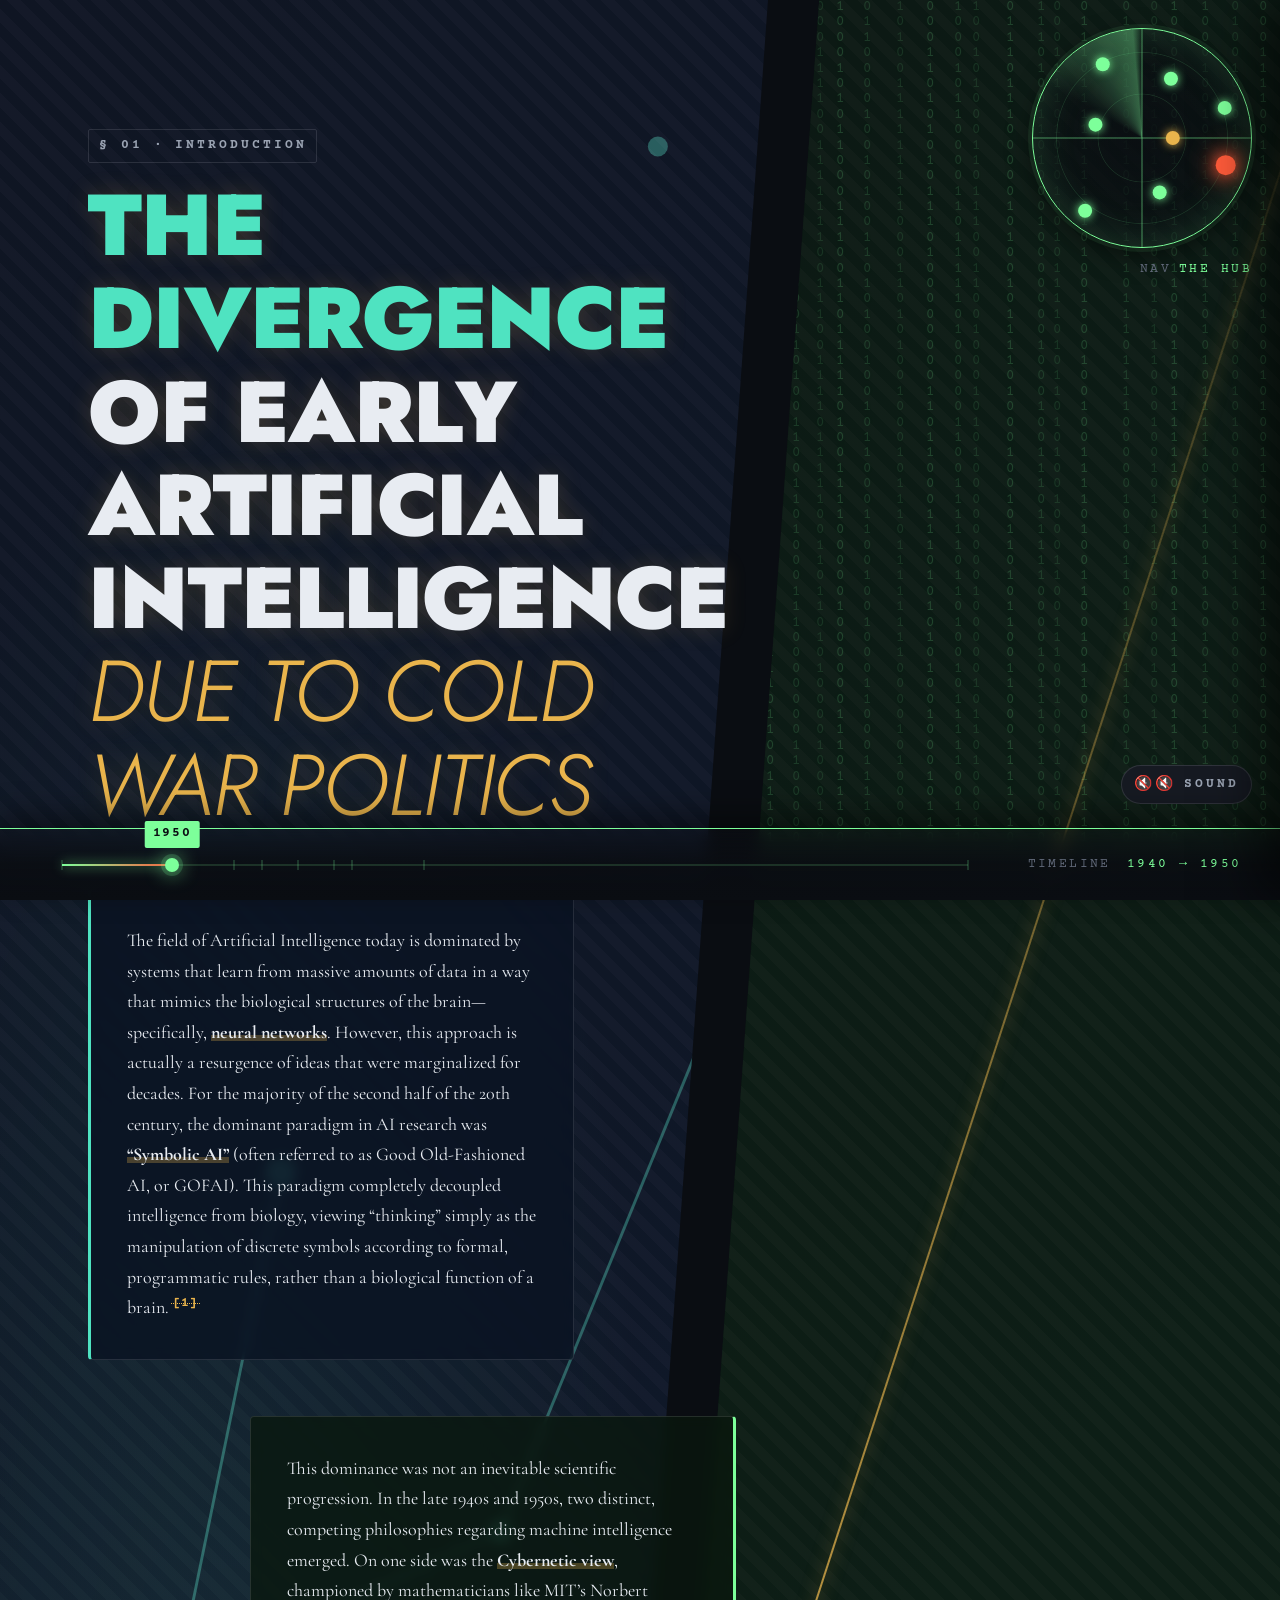
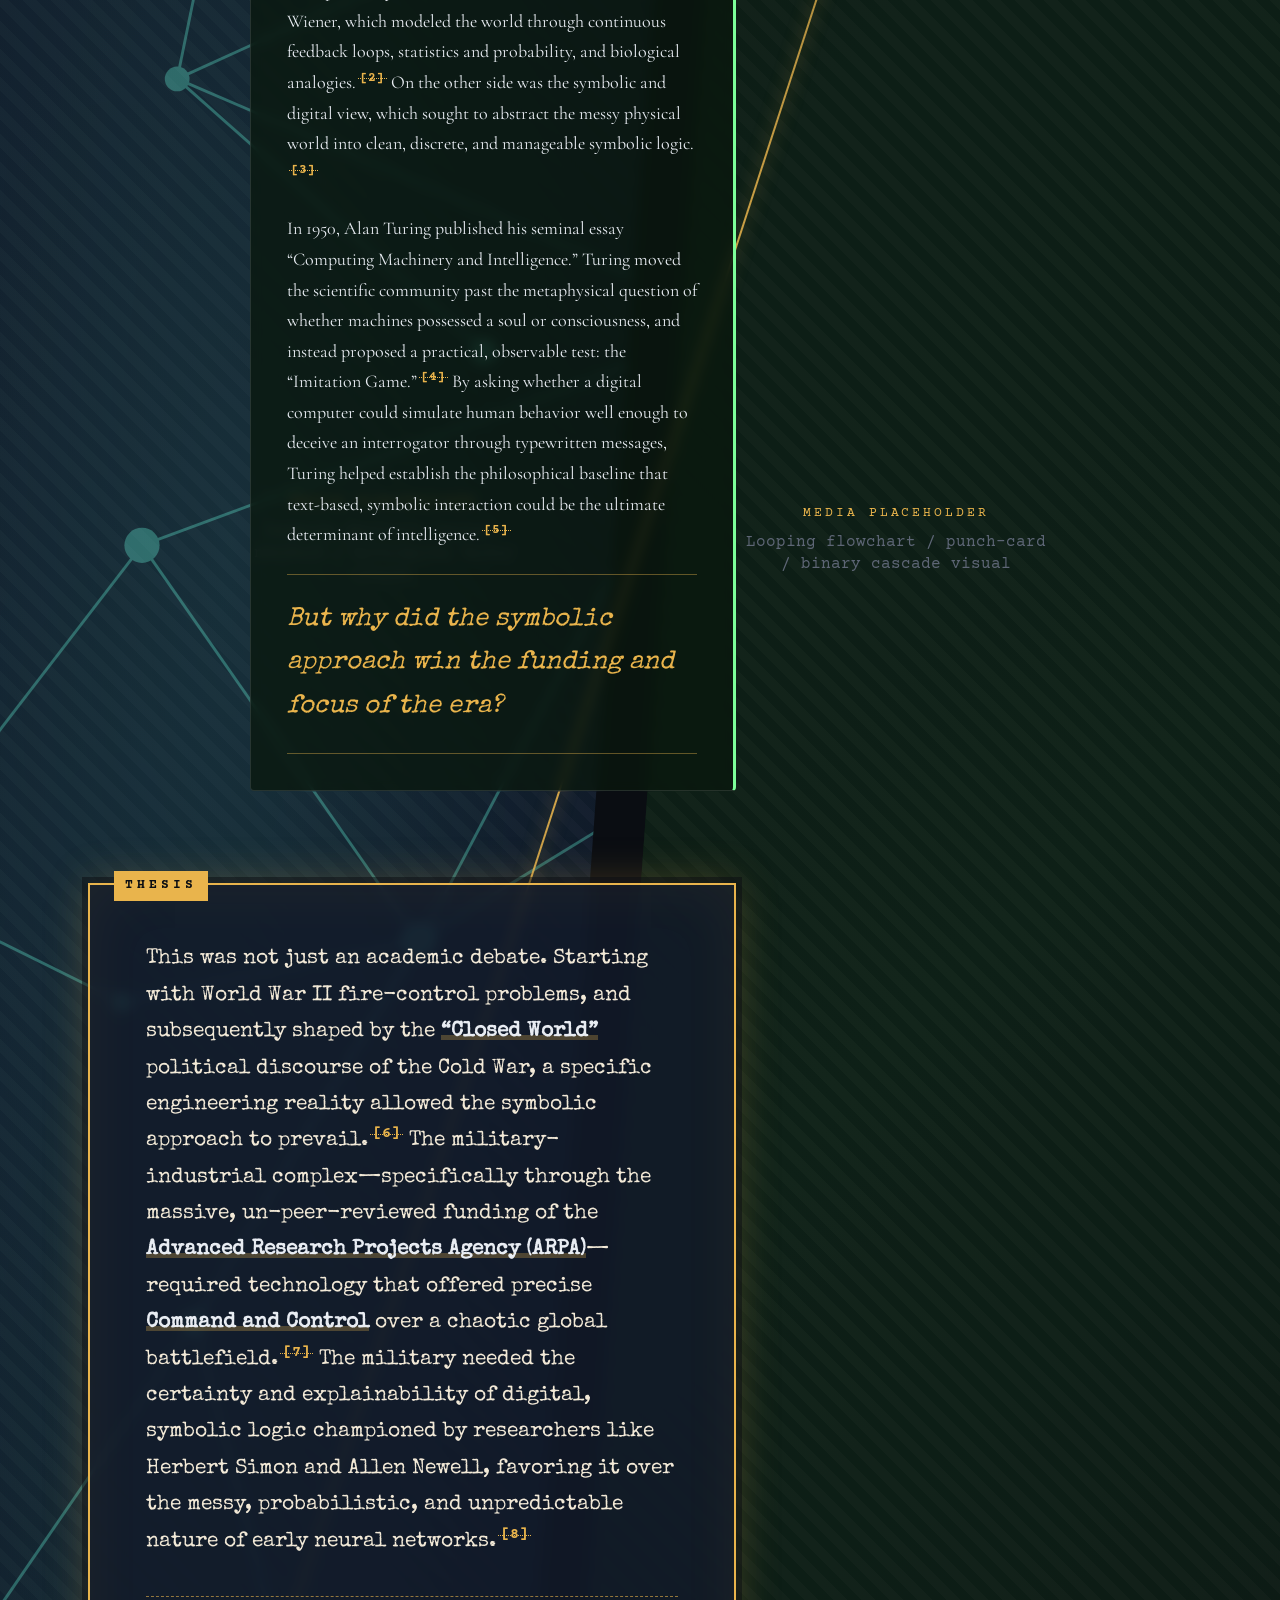
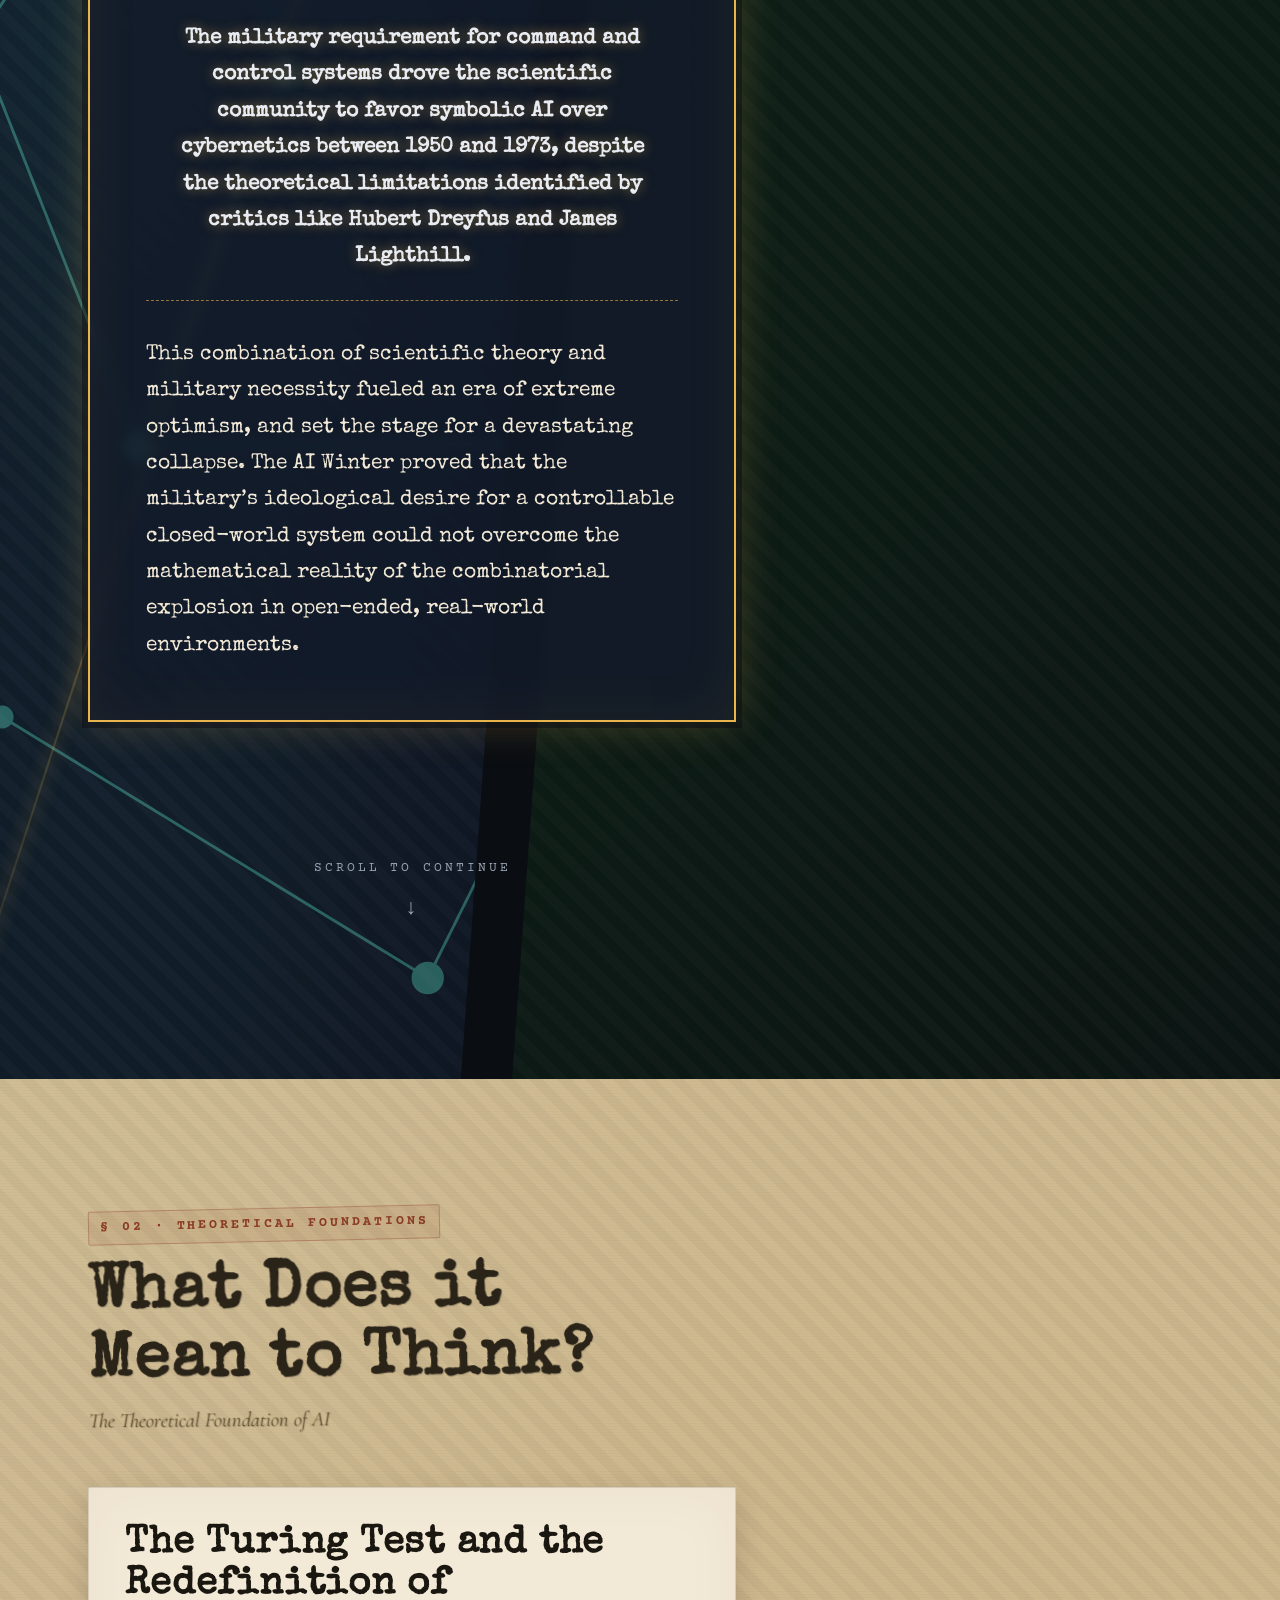
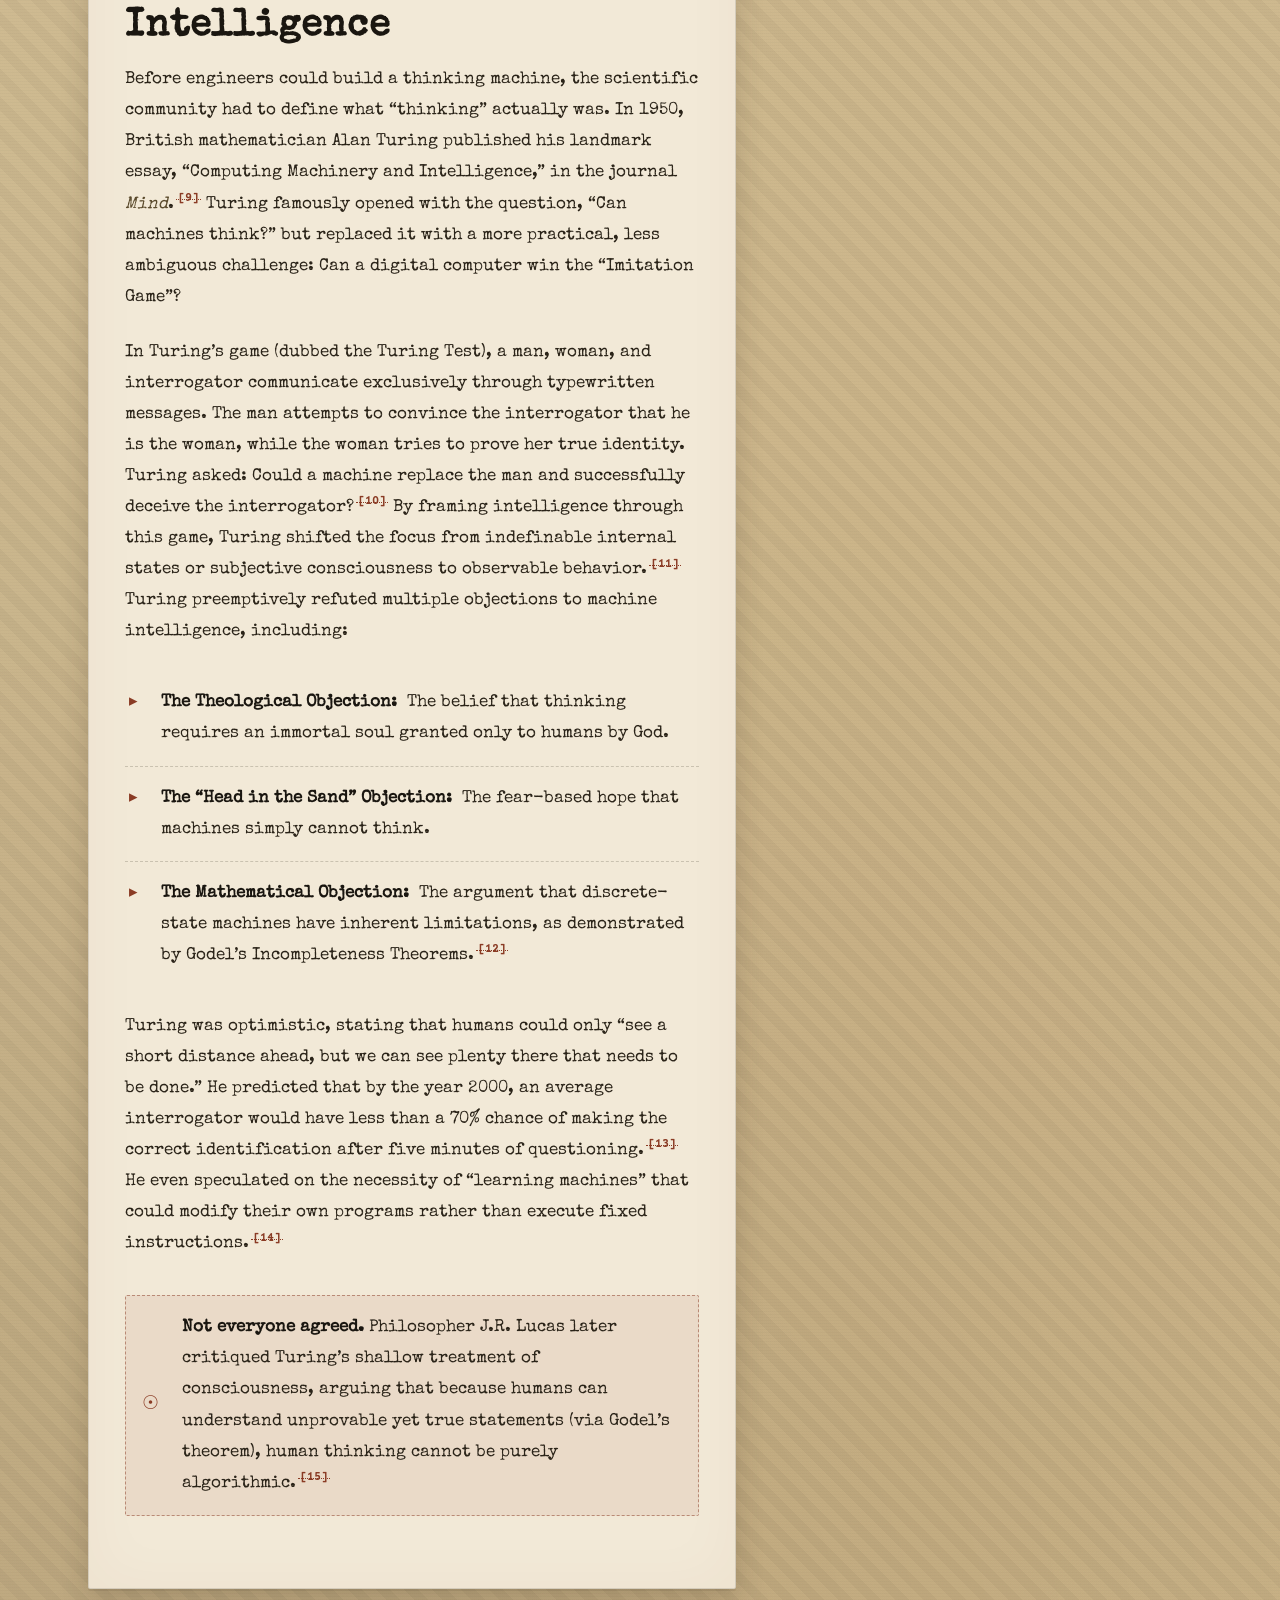
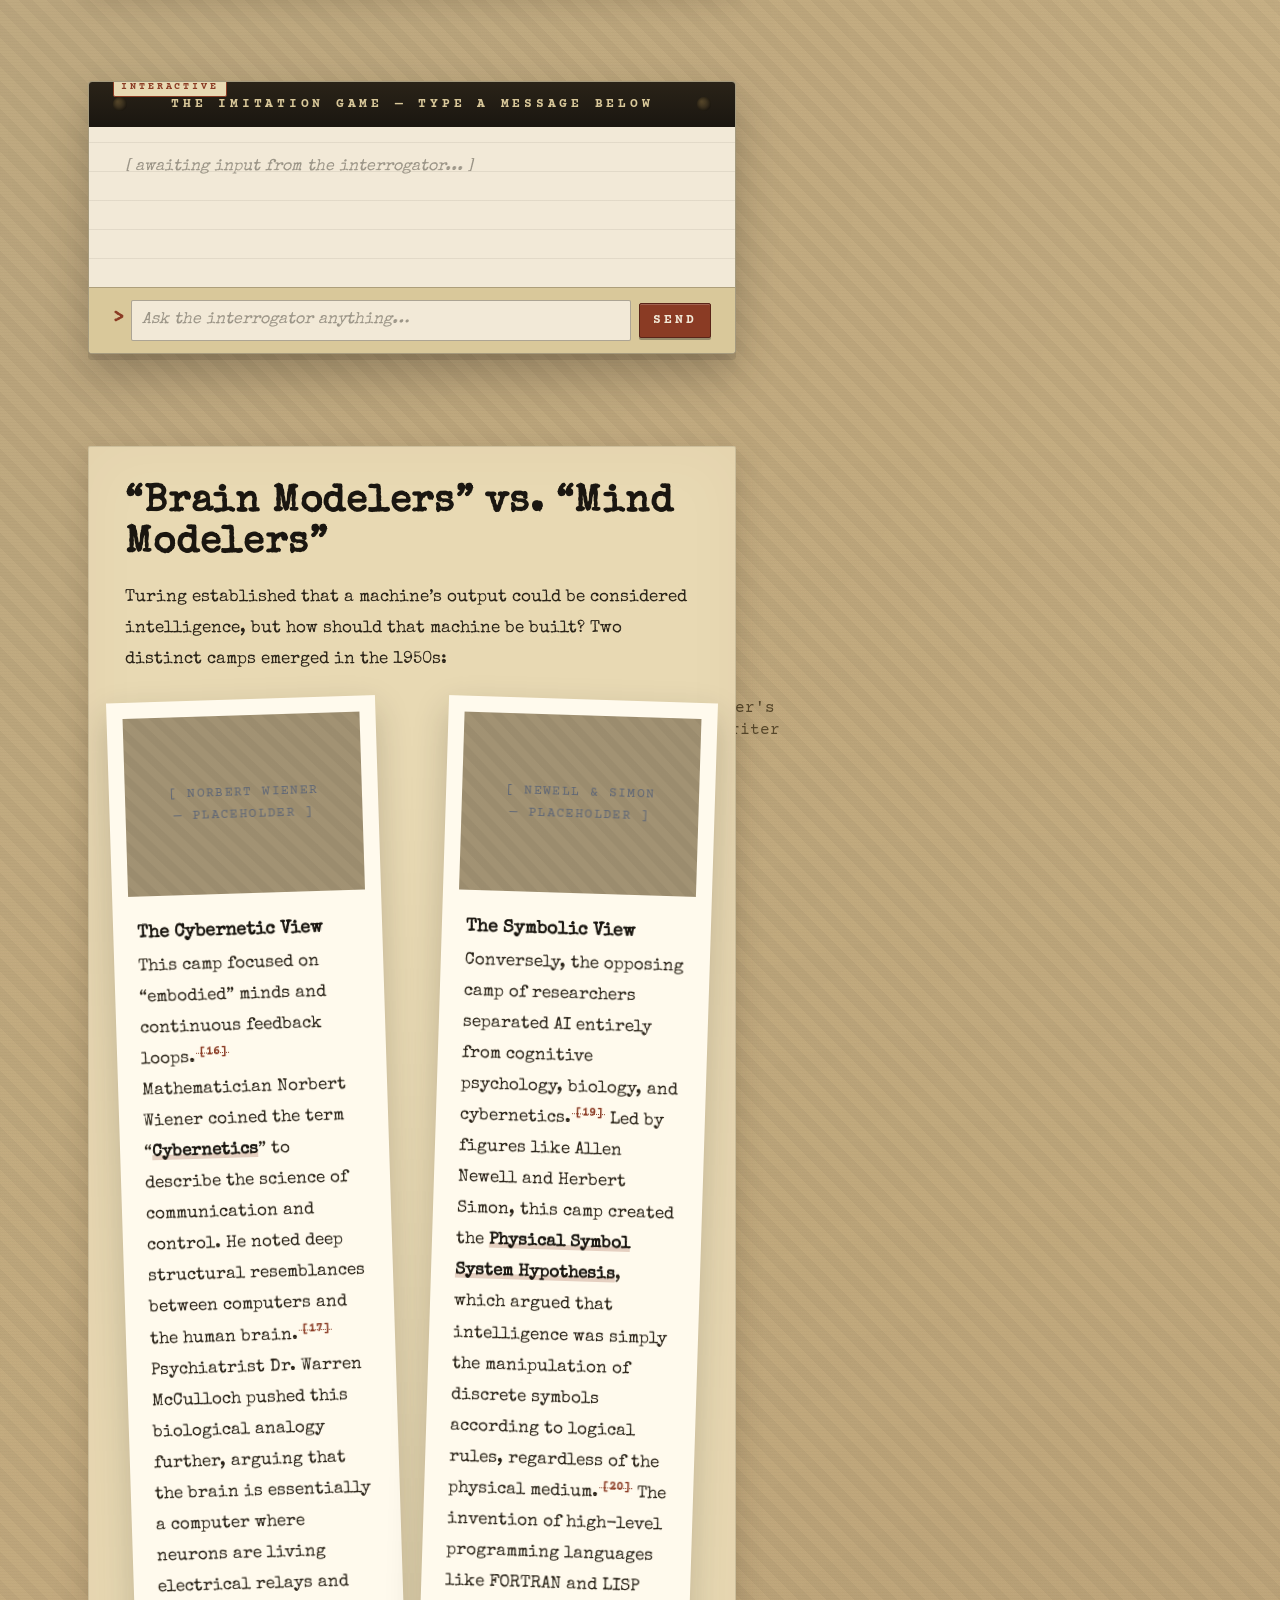
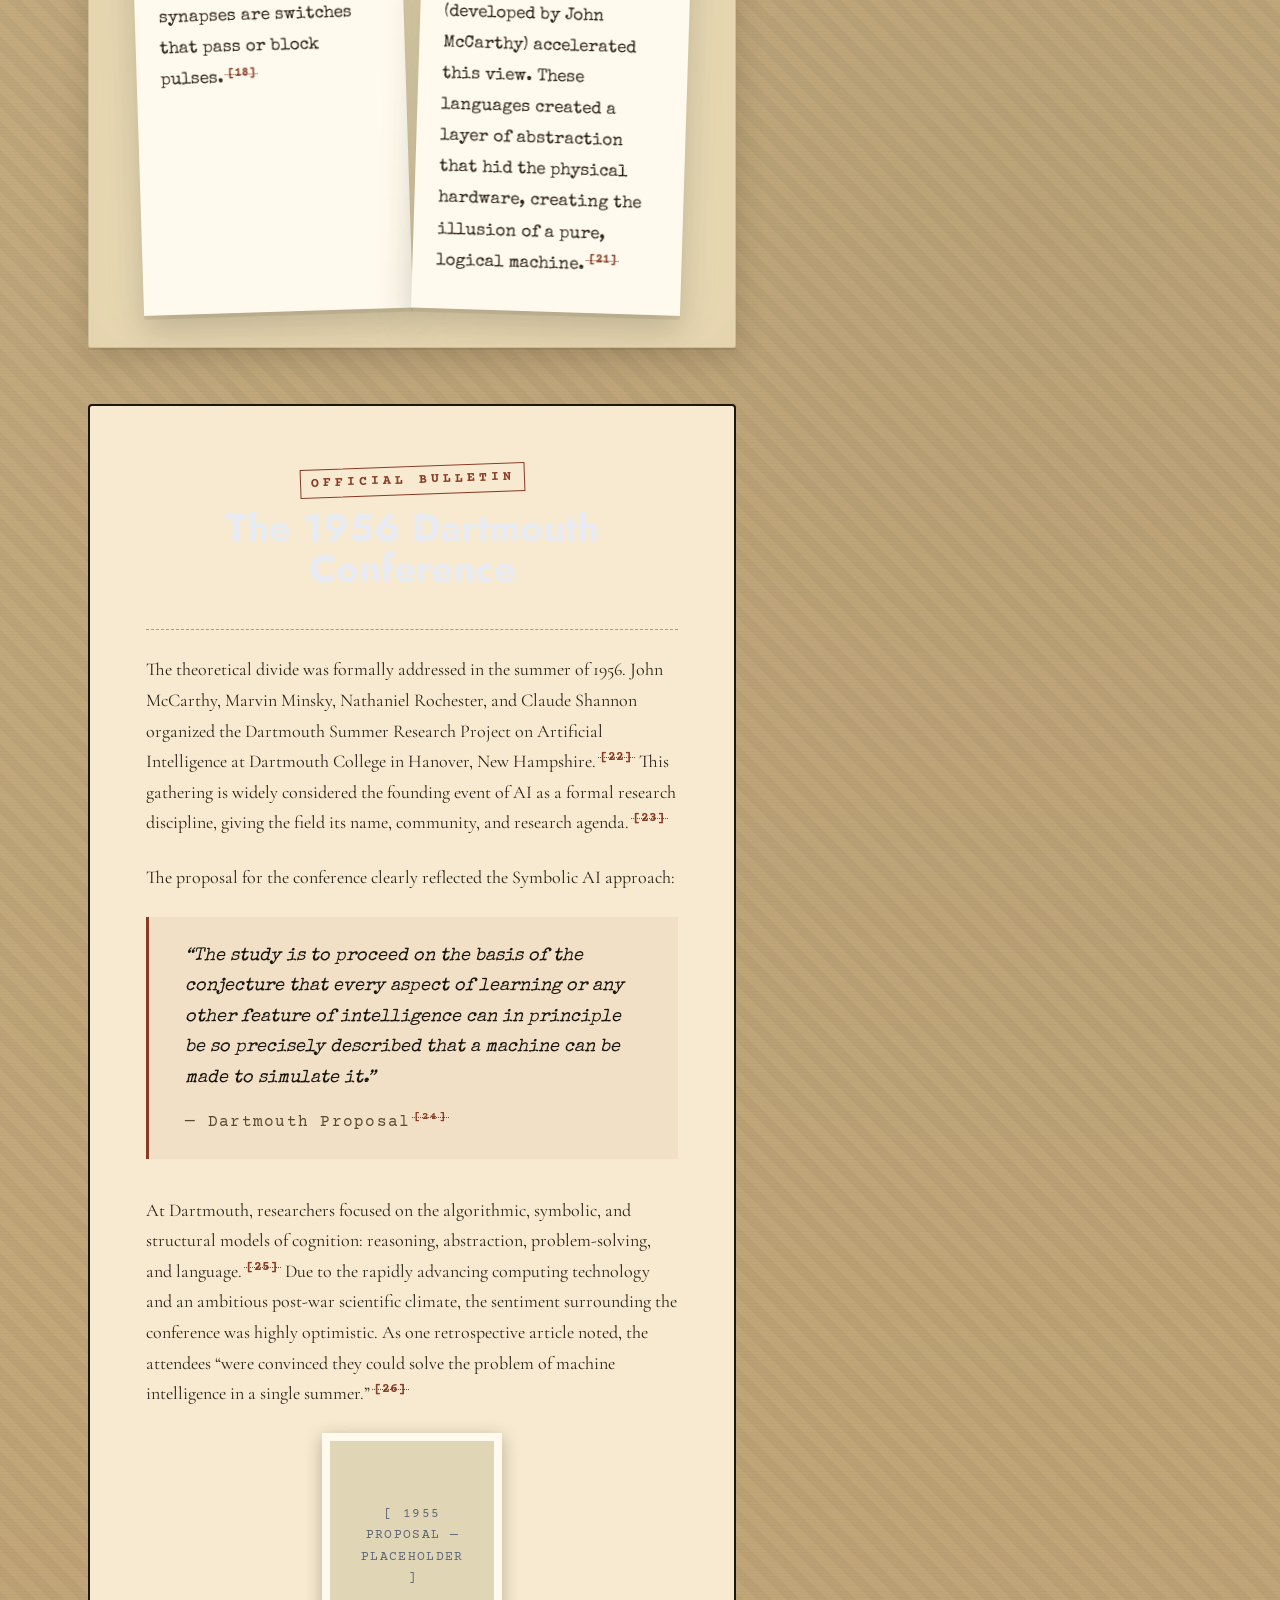
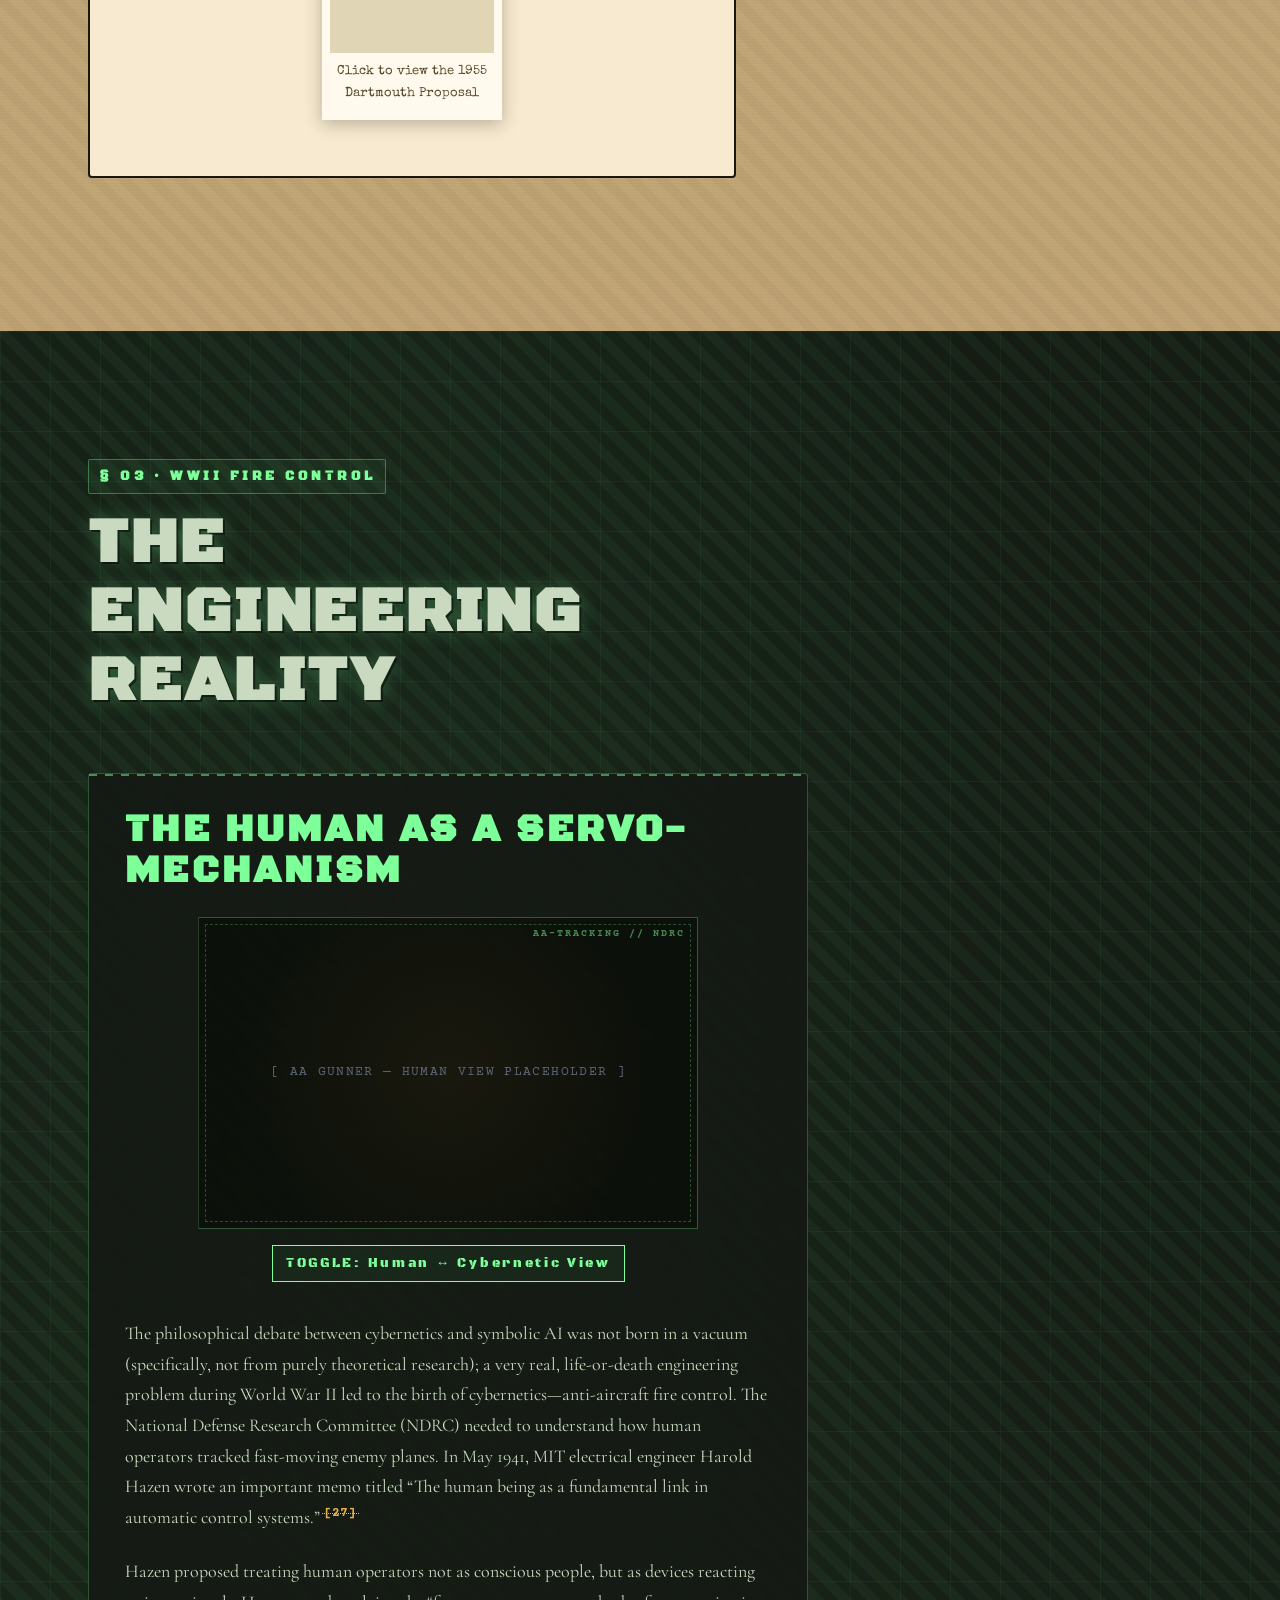
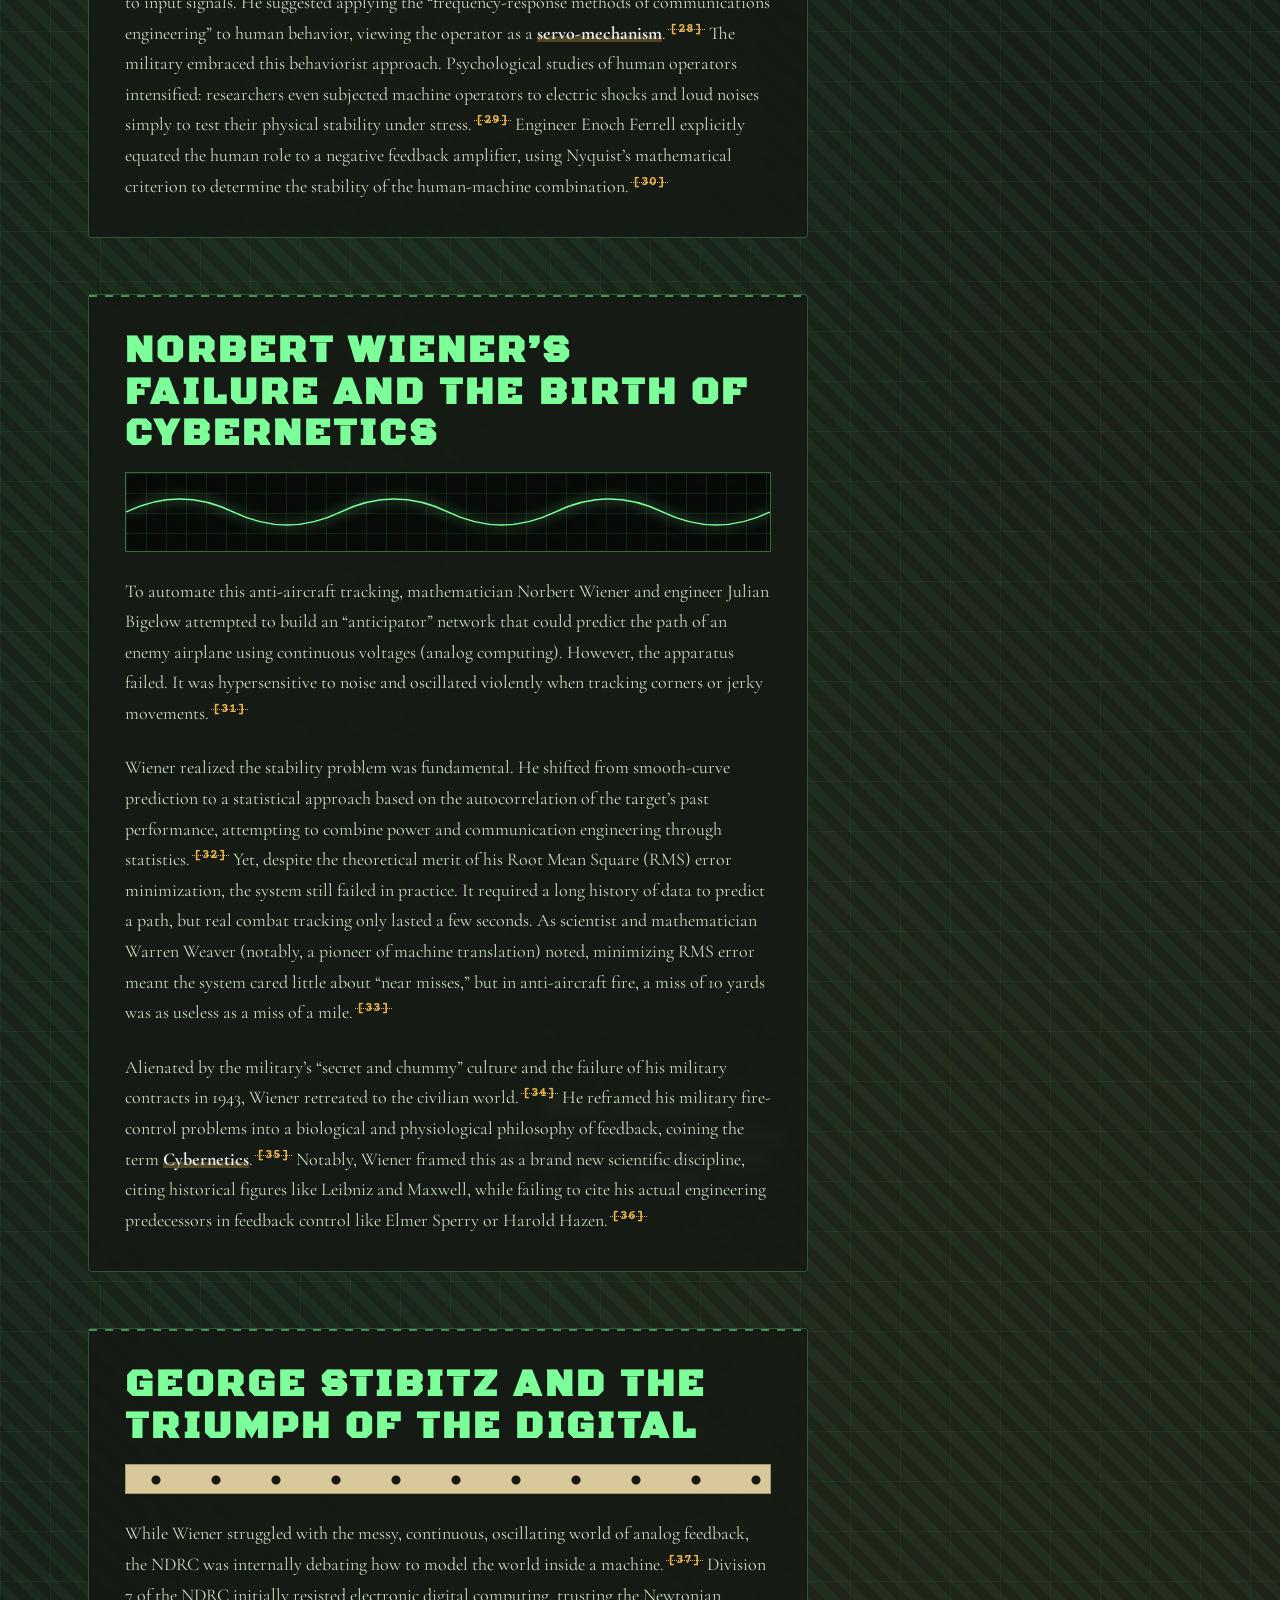
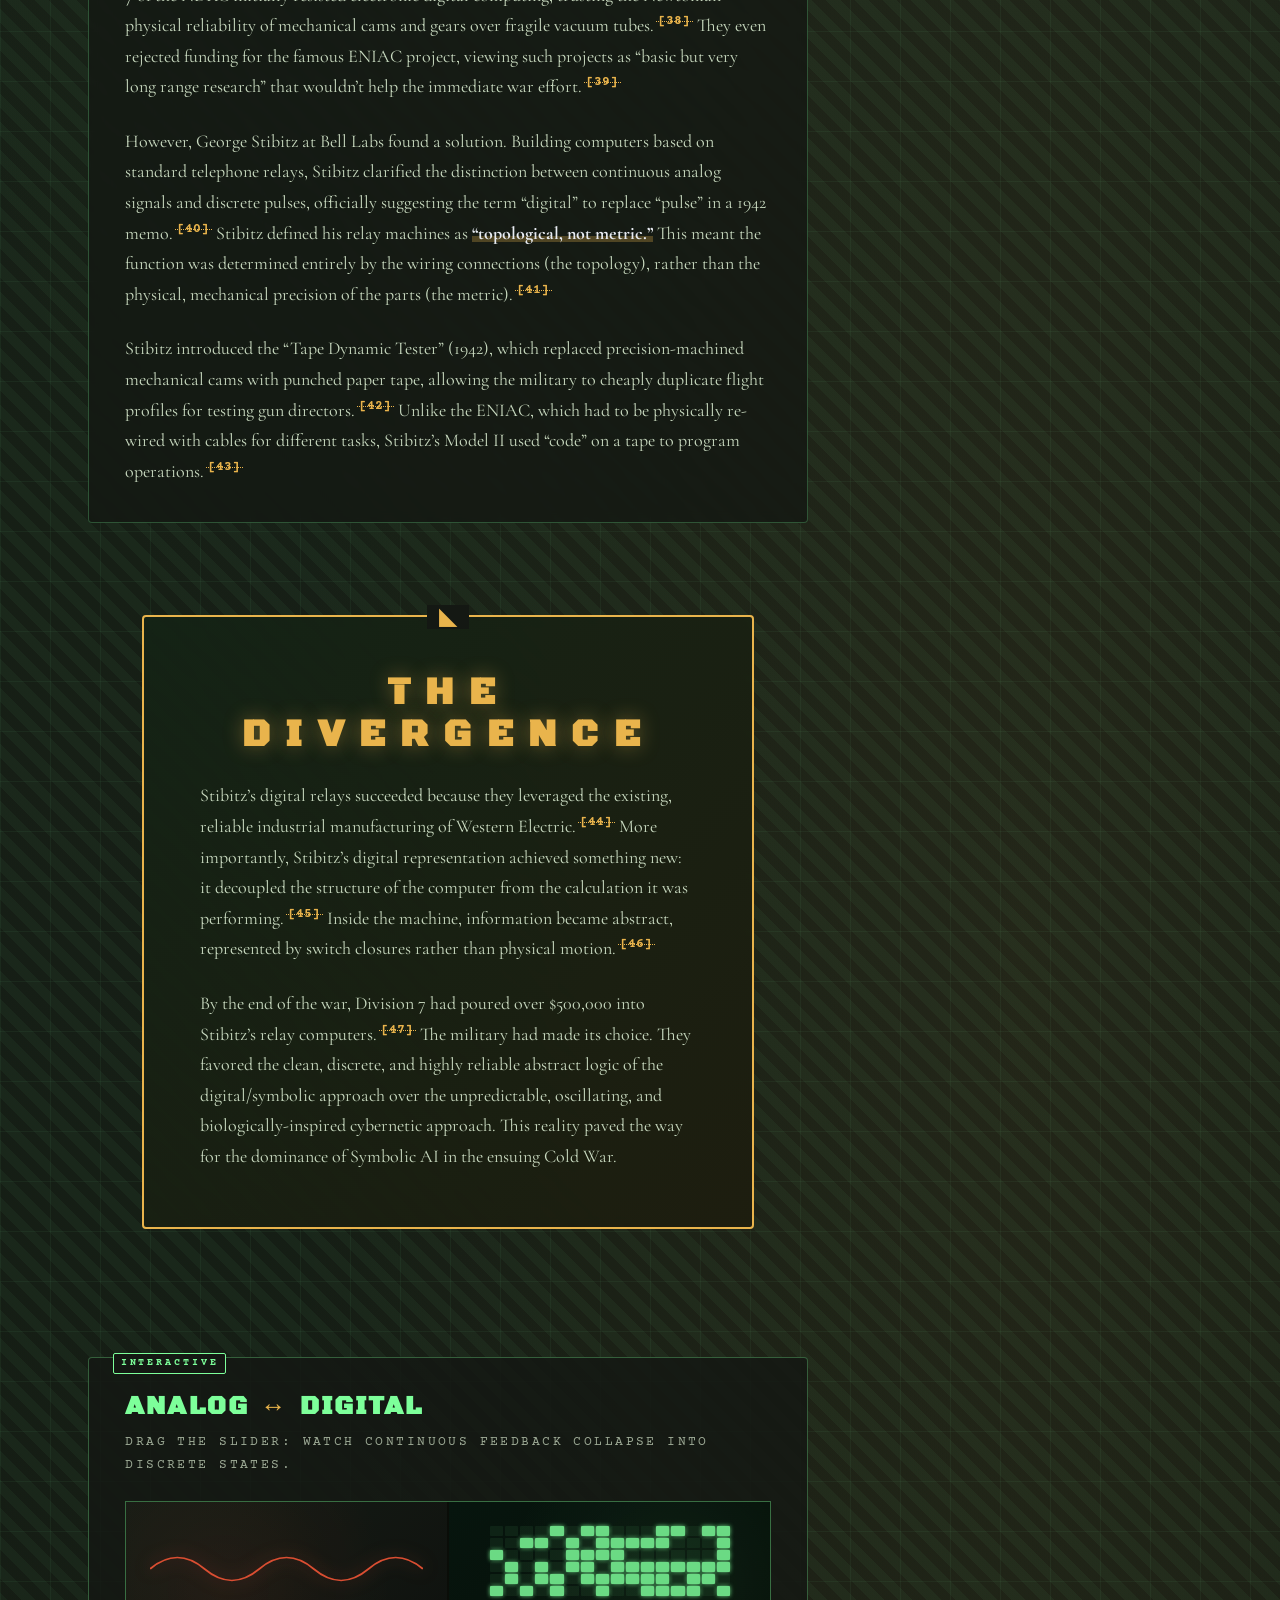
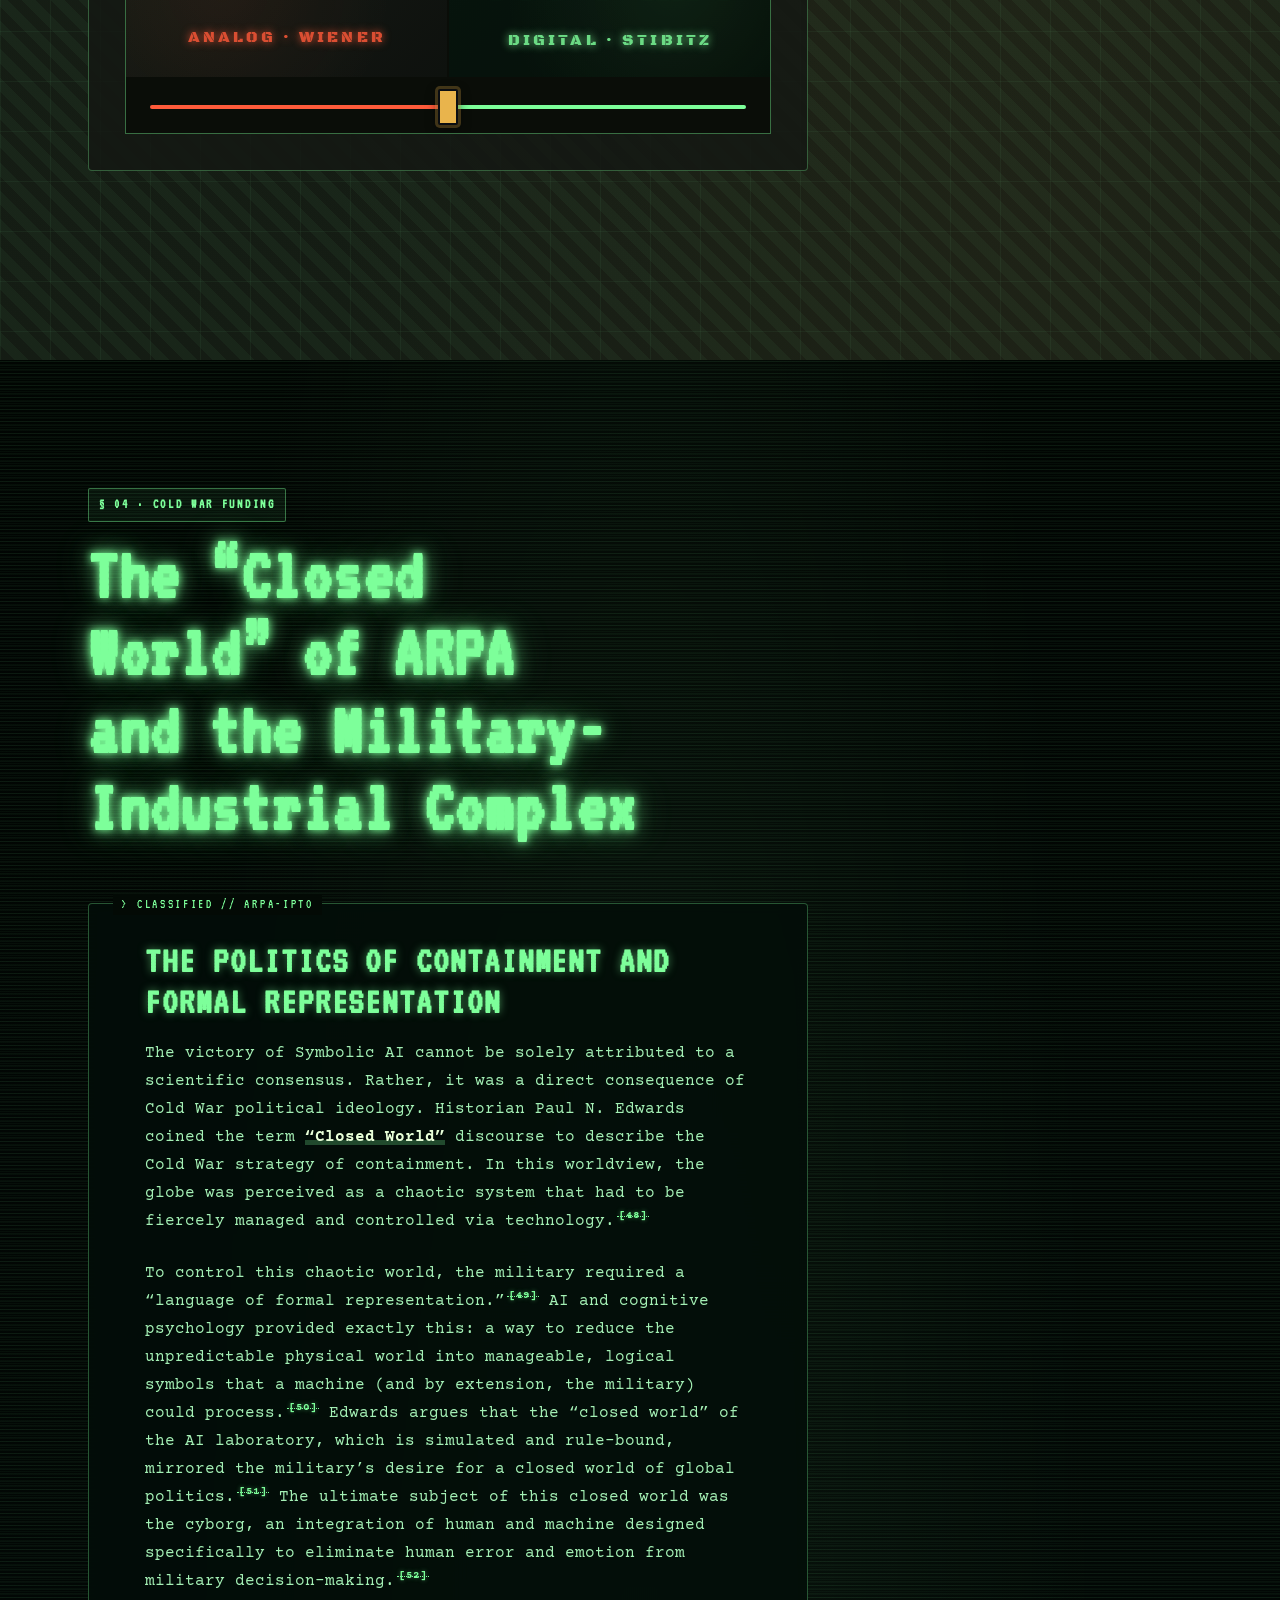
==== index.html @ 509adc7f "initial commit" ====
<!DOCTYPE html>
<html lang="en">
<head>
    <meta charset="UTF-8" />
    <meta name="viewport" content="width=device-width, initial-scale=1.0" />
    <title>The Divergence of Early AI &mdash; A Cold War History</title>

    <!-- Typography: distinctive pairing -->
    <!-- Display: Futura-adjacent (Jost) + typewriter (Special Elite/Courier Prime) + military stencil (Black Ops One) + modern sans (Inter fallback only where explicit) -->
    <link rel="preconnect" href="https://fonts.googleapis.com" />
    <link rel="preconnect" href="https://fonts.gstatic.com" crossorigin />
    <link href="https://fonts.googleapis.com/css2?family=Jost:wght@300;400;500;700;900&family=Courier+Prime:wght@400;700&family=Special+Elite&family=Black+Ops+One&family=VT323&family=Cormorant+Garamond:ital,wght@0,400;0,600;1,400&family=Space+Grotesk:wght@300;400;500;700&display=swap" rel="stylesheet" />

    <link rel="stylesheet" href="css/main.css" />
    <link rel="stylesheet" href="css/themes.css" />
    <link rel="stylesheet" href="css/interactions.css" />
    <link rel="stylesheet" href="css/animations.css" />
</head>
<body data-current-theme="split-screen">

    <!-- =====================================================
         GLOBAL SHELL
         These persistent UI elements sit on top of all sections
         ===================================================== -->

    <!-- Top-right Radar Navigation Menu -->
    <nav id="radar-menu" aria-label="Section navigation radar">
        <div class="radar-ring">
            <div class="radar-sweep" aria-hidden="true"></div>
            <div class="radar-grid" aria-hidden="true"></div>
            <!-- Blips: each corresponds to a section. Hovering reveals title.
                 --distance is a decimal ratio multiplied by --radar-size in CSS.
                 Values range from ~0.12 (near center) to ~0.42 (near outer edge)
                 to produce a realistic scattered-targets radar display. -->
            <button class="radar-blip" data-target="section-1" style="--angle: 18deg; --distance: 0.40;">
                <span class="blip-label">The Hub</span>
            </button>
            <button class="radar-blip" data-target="section-2" style="--angle: 72deg; --distance: 0.26;">
                <span class="blip-label">What Does It Mean to Think?</span>
            </button>
            <button class="radar-blip" data-target="section-3" style="--angle: 128deg; --distance: 0.42;">
                <span class="blip-label">The Engineering Reality</span>
            </button>
            <button class="radar-blip" data-target="section-4" style="--angle: 196deg; --distance: 0.22;">
                <span class="blip-label">The Closed World of ARPA</span>
            </button>
            <button class="radar-blip" data-target="section-5" style="--angle: 242deg; --distance: 0.38;">
                <span class="blip-label">The Hype Machine</span>
            </button>
            <button class="radar-blip" data-target="section-6" style="--angle: 296deg; --distance: 0.30;">
                <span class="blip-label">The Reality Check &amp; AI Winter</span>
            </button>
            <button class="radar-blip" data-target="section-7" style="--angle: 340deg; --distance: 0.40;">
                <span class="blip-label">Conclusion &amp; Legacy</span>
            </button>
            <a class="radar-blip radar-blip--archive" href="bibliography.html" style="--angle: 0deg; --distance: 0.14;">
                <span class="blip-label">The Archives</span>
            </a>
        </div>
        <div class="radar-readout">
            <span class="radar-label">NAV</span>
            <span id="radar-current-section">&mdash;</span>
        </div>
    </nav>

    <!-- Glossary pop-out sidebar (hidden by default) -->
    <aside id="glossary-sidebar" aria-hidden="true">
        <button id="glossary-close" aria-label="Close glossary">&times;</button>
        <div class="glossary-header">
            <span class="glossary-kicker">TERM</span>
            <h2 id="glossary-term-title">&mdash;</h2>
        </div>
        <div id="glossary-term-body" class="glossary-body">
            <p>Click any highlighted term in the text to open its definition here.</p>
        </div>
        <div class="glossary-footer">
            <span id="glossary-source">&mdash;</span>
        </div>
    </aside>

    <!-- Footnote tooltip (shows on hover over superscript citations) -->
    <div id="footnote-tooltip" role="tooltip" aria-hidden="true"></div>

    <!-- Primary source lightbox overlay -->
    <div id="source-lightbox" aria-hidden="true">
        <button id="source-lightbox-close" aria-label="Close">&times;</button>
        <div class="lightbox-inner">
            <div id="lightbox-content"></div>
            <div id="lightbox-caption"></div>
        </div>
    </div>

    <!-- ====================================================
         MAIN NARRATIVE
         ==================================================== -->
    <main id="scroll-container">

        <!-- ============================================================
             SECTION 1 &mdash; THE HUB
             ============================================================ -->
        <section id="section-1" class="narrative-section" data-theme="split-screen" data-year="1950" data-year-range="1940-1950" data-title="The Hub">
            <!-- Split-screen background: Cybernetic (left) vs Symbolic (right) -->
            <div class="split-backdrop" aria-hidden="true">
                <div class="split-left">
                    <!-- Placeholder for the looping neural-net GIF/video.
                         MEDIA NEEDED: /assets/video/neural-net-loop.webm -->
                    <div class="media-placeholder media-placeholder--left">
                        <span class="placeholder-tag">MEDIA PLACEHOLDER</span>
                        <span class="placeholder-desc">Looping abstract neural-network / biological brain visual</span>
                    </div>
                    <!-- Procedural fallback network -->
                    <svg class="proc-network" viewBox="0 0 600 900" preserveAspectRatio="xMidYMid slice" aria-hidden="true">
                        <g class="net-nodes"></g>
                        <g class="net-edges"></g>
                    </svg>
                </div>
                <div class="split-right">
                    <!-- MEDIA NEEDED: /assets/video/flowcharts-binary-loop.webm -->
                    <div class="media-placeholder media-placeholder--right">
                        <span class="placeholder-tag">MEDIA PLACEHOLDER</span>
                        <span class="placeholder-desc">Looping flowchart / punch-card / binary cascade visual</span>
                    </div>
                    <!-- Procedural fallback: cascading binary -->
                    <div class="binary-rain" aria-hidden="true"></div>
                </div>
                <div class="split-diagonal" aria-hidden="true"></div>
            </div>

            <div class="section-inner">
                <header class="section-heading">
                    <span class="kicker">&sect; 01 &middot; Introduction</span>
                    <h1 class="headline headline--hub">
                        <span class="headline-line">The Divergence</span>
                        <span class="headline-line">of Early Artificial Intelligence</span>
                        <span class="headline-line headline-line--soft">due to Cold War Politics</span>
                    </h1>
                </header>

                <div class="text-stack">

                    <article class="text-box text-box--left">
                        <p>
                            The field of Artificial Intelligence today is dominated by systems that learn from massive amounts of data in a way that mimics the biological structures of the brain&mdash;specifically, <span class="glossary-term" data-term="neural-networks">neural networks</span>. However, this approach is actually a resurgence of ideas that were marginalized for decades. For the majority of the second half of the 20th century, the dominant paradigm in AI research was <span class="glossary-term" data-term="symbolic-ai">&ldquo;Symbolic AI&rdquo;</span> (often referred to as Good Old-Fashioned AI, or GOFAI). This paradigm completely decoupled intelligence from biology, viewing &ldquo;thinking&rdquo; simply as the manipulation of discrete symbols according to formal, programmatic rules, rather than a biological function of a brain.<sup class="cite" data-ref="s1-1" data-citation="Paul N. Edwards, &ldquo;Constructing Artificial Intelligence,&rdquo; in The Closed World: Computers and the Politics of Discourse in Cold War America (Cambridge, MA: MIT Press, 1996), 239.">1</sup>
                        </p>
                    </article>

                    <article class="text-box text-box--right">
                        <p>
                            This dominance was not an inevitable scientific progression. In the late 1940s and 1950s, two distinct, competing philosophies regarding machine intelligence emerged. On one side was the <span class="glossary-term" data-term="cybernetics">Cybernetic view</span>, championed by mathematicians like MIT&rsquo;s Norbert Wiener, which modeled the world through continuous feedback loops, statistics and probability, and biological analogies.<sup class="cite" data-ref="s1-2" data-citation="David A. Mindell, Between Human and Machine: Feedback, Control, and Computing before Cybernetics (Baltimore: The Johns Hopkins University Press, 2002), 276; Edwards, &ldquo;Constructing Artificial Intelligence,&rdquo; 240&ndash;241.">2</sup> On the other side was the symbolic and digital view, which sought to abstract the messy physical world into clean, discrete, and manageable symbolic logic.<sup class="cite" data-ref="s1-3" data-citation="Paul N. Edwards, &ldquo;Constructing Artificial Intelligence,&rdquo; 240&ndash;241.">3</sup>
                        </p>
                        <p>
                            In 1950, Alan Turing published his seminal essay &ldquo;Computing Machinery and Intelligence.&rdquo; Turing moved the scientific community past the metaphysical question of whether machines possessed a soul or consciousness, and instead proposed a practical, observable test: the &ldquo;Imitation Game.&rdquo;<sup class="cite" data-ref="s1-4" data-citation="Alan Turing, &ldquo;Computing Machinery and Intelligence,&rdquo; Mind 59, no. 236 (October 1950): 433&ndash;60.">4</sup> By asking whether a digital computer could simulate human behavior well enough to deceive an interrogator through typewritten messages, Turing helped establish the philosophical baseline that text-based, symbolic interaction could be the ultimate determinant of intelligence.<sup class="cite" data-ref="s1-5" data-citation="Turing, &ldquo;Computing Machinery and Intelligence,&rdquo; 433&ndash;60; Andrew Hodges, &ldquo;Alan Turing (Stanford Encyclopedia of Philosophy),&rdquo; Stanford Encyclopedia of Philosophy, 2013.">5</sup>
                        </p>
                        <p class="rhetorical-question">
                            But why did the symbolic approach win the funding and focus of the era?
                        </p>
                    </article>

                    <!-- Thesis: glowing typewriter-style box -->
                    <article class="text-box thesis-box" aria-label="Thesis statement">
                        <span class="thesis-tag">THESIS</span>
                        <p>
                            This was not just an academic debate. Starting with World War II fire-control problems, and subsequently shaped by the <span class="glossary-term" data-term="closed-world">&ldquo;Closed World&rdquo;</span> political discourse of the Cold War, a specific engineering reality allowed the symbolic approach to prevail.<sup class="cite" data-ref="s1-6" data-citation="Paul N. Edwards, &ldquo;Constructing Artificial Intelligence,&rdquo; 272&ndash;273; David A. Mindell, Between Human and Machine, 276.">6</sup> The military-industrial complex&mdash;specifically through the massive, un-peer-reviewed funding of the <span class="glossary-term" data-term="arpa">Advanced Research Projects Agency (ARPA)</span>&mdash;required technology that offered precise <span class="glossary-term" data-term="command-and-control">Command and Control</span> over a chaotic global battlefield.<sup class="cite" data-ref="s1-7" data-citation="Paul N. Edwards, &ldquo;Constructing Artificial Intelligence,&rdquo; 259, 261.">7</sup> The military needed the certainty and explainability of digital, symbolic logic championed by researchers like Herbert Simon and Allen Newell, favoring it over the messy, probabilistic, and unpredictable nature of early neural networks.<sup class="cite" data-ref="s1-8" data-citation="Paul N. Edwards, &ldquo;Constructing Artificial Intelligence,&rdquo; 269, 271.">8</sup>
                        </p>
                        <p class="thesis-statement">
                            <strong>The military requirement for command and control systems drove the scientific community to favor symbolic AI over cybernetics between 1950 and 1973, despite the theoretical limitations identified by critics like Hubert Dreyfus and James Lighthill.</strong>
                        </p>
                        <p>
                            This combination of scientific theory and military necessity fueled an era of extreme optimism, and set the stage for a devastating collapse. The AI Winter proved that the military&rsquo;s ideological desire for a controllable closed-world system could not overcome the mathematical reality of the combinatorial explosion in open-ended, real-world environments.
                        </p>
                    </article>

                    <div class="scroll-cue">
                        <span>Scroll to continue</span>
                        <span class="cue-arrow" aria-hidden="true">&darr;</span>
                    </div>
                </div>
            </div>
        </section>


        <!-- ============================================================
             SECTION 2 &mdash; WHAT DOES IT MEAN TO THINK?
             ============================================================ -->
        <section id="section-2" class="narrative-section" data-theme="academic" data-year="1950" data-year-range="1950-1956" data-title="What Does It Mean to Think?">
            <div class="academic-backdrop" aria-hidden="true">
                <!-- MEDIA NEEDED: /assets/images/vintage-desk.jpg (1950s academic desk) -->
                <div class="media-placeholder media-placeholder--desk">
                    <span class="placeholder-tag">MEDIA PLACEHOLDER</span>
                    <span class="placeholder-desc">1950s academic researcher's desk with vintage typewriter</span>
                </div>
                <div class="paper-texture"></div>
            </div>

            <div class="section-inner">
                <header class="section-heading">
                    <span class="kicker kicker--stamp">&sect; 02 &middot; Theoretical Foundations</span>
                    <h2 class="headline headline--typewriter">
                        What Does it Mean to Think?
                        <span class="subheading">The Theoretical Foundation of AI</span>
                    </h2>
                </header>

                <div class="text-stack">

                    <article class="text-box text-box--typed">
                        <h3 class="sub-head">The Turing Test and the Redefinition of Intelligence</h3>
                        <p>
                            Before engineers could build a thinking machine, the scientific community had to define what &ldquo;thinking&rdquo; actually was. In 1950, British mathematician Alan Turing published his landmark essay, &ldquo;Computing Machinery and Intelligence,&rdquo; in the journal <em>Mind</em>.<sup class="cite" data-ref="s2-9" data-citation="Turing, &ldquo;Computing Machinery and Intelligence,&rdquo; 433&ndash;60.">9</sup> Turing famously opened with the question, &ldquo;Can machines think?&rdquo; but replaced it with a more practical, less ambiguous challenge: Can a digital computer win the &ldquo;Imitation Game&rdquo;?
                        </p>
                        <p>
                            In Turing&rsquo;s game (dubbed the Turing Test), a man, woman, and interrogator communicate exclusively through typewritten messages. The man attempts to convince the interrogator that he is the woman, while the woman tries to prove her true identity. Turing asked: Could a machine replace the man and successfully deceive the interrogator?<sup class="cite" data-ref="s2-10" data-citation="Turing, &ldquo;Computing Machinery and Intelligence,&rdquo; 433&ndash;60.">10</sup> By framing intelligence through this game, Turing shifted the focus from indefinable internal states or subjective consciousness to observable behavior.<sup class="cite" data-ref="s2-11" data-citation="Turing, &ldquo;Computing Machinery and Intelligence,&rdquo; 433&ndash;60.">11</sup> Turing preemptively refuted multiple objections to machine intelligence, including:
                        </p>
                        <ul class="objections-list">
                            <li>
                                <span class="obj-label">The Theological Objection:</span>
                                The belief that thinking requires an immortal soul granted only to humans by God.
                            </li>
                            <li>
                                <span class="obj-label">The &ldquo;Head in the Sand&rdquo; Objection:</span>
                                The fear-based hope that machines simply cannot think.
                            </li>
                            <li>
                                <span class="obj-label">The Mathematical Objection:</span>
                                The argument that discrete-state machines have inherent limitations, as demonstrated by Godel&rsquo;s Incompleteness Theorems.<sup class="cite" data-ref="s2-12" data-citation="Turing, &ldquo;Computing Machinery and Intelligence,&rdquo; 433&ndash;60.">12</sup>
                            </li>
                        </ul>
                        <p>
                            Turing was optimistic, stating that humans could only &ldquo;see a short distance ahead, but we can see plenty there that needs to be done.&rdquo; He predicted that by the year 2000, an average interrogator would have less than a 70% chance of making the correct identification after five minutes of questioning.<sup class="cite" data-ref="s2-13" data-citation="Turing, &ldquo;Computing Machinery and Intelligence,&rdquo; 433&ndash;60.">13</sup> He even speculated on the necessity of &ldquo;learning machines&rdquo; that could modify their own programs rather than execute fixed instructions.<sup class="cite" data-ref="s2-14" data-citation="Turing, &ldquo;Computing Machinery and Intelligence,&rdquo; 433&ndash;60.">14</sup>
                        </p>
                        <aside class="inline-annotation" aria-label="Critical dissent">
                            <span class="annotation-pin" aria-hidden="true">&#9737;</span>
                            <p>
                                <strong>Not everyone agreed.</strong> Philosopher J.R. Lucas later critiqued Turing&rsquo;s shallow treatment of consciousness, arguing that because humans can understand unprovable yet true statements (via Godel&rsquo;s theorem), human thinking cannot be purely algorithmic.<sup class="cite" data-ref="s2-15" data-citation="J.R. Lucas, &ldquo;Comment on Turing&rsquo;s Computing Machinery,&rdquo; Jamesrmeyer.com, accessed October 28, 2025.">15</sup>
                            </p>
                        </aside>
                    </article>

                    <!-- Interactive: Turing Typewriter -->
                    <div class="interactive-block interactive-block--typewriter" aria-label="Turing Test simulator">
                        <div class="typewriter-frame">
                            <div class="typewriter-header">
                                <span class="type-label">THE IMITATION GAME &mdash; TYPE A MESSAGE BELOW</span>
                            </div>
                            <div class="typewriter-transcript" id="typewriter-transcript"></div>
                            <form class="typewriter-input-row" onsubmit="return false;">
                                <span class="prompt-glyph">&gt;</span>
                                <input id="typewriter-input" type="text" autocomplete="off" placeholder="Ask the interrogator anything&hellip;" aria-label="Turing test input" />
                                <button id="typewriter-send" type="button">SEND</button>
                            </form>
                        </div>
                    </div>

                    <article class="text-box text-box--typed split-polaroids">
                        <h3 class="sub-head">&ldquo;Brain Modelers&rdquo; vs. &ldquo;Mind Modelers&rdquo;</h3>
                        <p>
                            Turing established that a machine&rsquo;s output could be considered intelligence, but how should that machine be built? Two distinct camps emerged in the 1950s:
                        </p>
                        <div class="polaroid-row">
                            <figure class="polaroid polaroid--left">
                                <div class="polaroid-image">
                                    <!-- MEDIA NEEDED: /assets/images/norbert-wiener.jpg -->
                                    <span class="media-tag">[ Norbert Wiener &mdash; placeholder ]</span>
                                </div>
                                <figcaption class="polaroid-caption">
                                    <h4>The Cybernetic View</h4>
                                    <p>
                                        This camp focused on &ldquo;embodied&rdquo; minds and continuous feedback loops.<sup class="cite" data-ref="s2-16" data-citation="Paul N. Edwards, &ldquo;Constructing Artificial Intelligence,&rdquo; 240&ndash;241.">16</sup> Mathematician Norbert Wiener coined the term &ldquo;<span class="glossary-term" data-term="cybernetics">Cybernetics</span>&rdquo; to describe the science of communication and control. He noted deep structural resemblances between computers and the human brain.<sup class="cite" data-ref="s2-17" data-citation="&ldquo;Science: The Thinking Machine,&rdquo; Time, January 23, 1950.">17</sup> Psychiatrist Dr. Warren McCulloch pushed this biological analogy further, arguing that the brain is essentially a computer where neurons are living electrical relays and synapses are switches that pass or block pulses.<sup class="cite" data-ref="s2-18" data-citation="&ldquo;Science: The Thinking Machine,&rdquo; Time, January 23, 1950.">18</sup>
                                    </p>
                                </figcaption>
                            </figure>
                            <figure class="polaroid polaroid--right">
                                <div class="polaroid-image">
                                    <!-- MEDIA NEEDED: /assets/images/newell-simon.jpg -->
                                    <span class="media-tag">[ Newell &amp; Simon &mdash; placeholder ]</span>
                                </div>
                                <figcaption class="polaroid-caption">
                                    <h4>The Symbolic View</h4>
                                    <p>
                                        Conversely, the opposing camp of researchers separated AI entirely from cognitive psychology, biology, and cybernetics.<sup class="cite" data-ref="s2-19" data-citation="Paul N. Edwards, &ldquo;Constructing Artificial Intelligence,&rdquo; 239.">19</sup> Led by figures like Allen Newell and Herbert Simon, this camp created the <span class="glossary-term" data-term="physical-symbol-system">Physical Symbol System Hypothesis</span>, which argued that intelligence was simply the manipulation of discrete symbols according to logical rules, regardless of the physical medium.<sup class="cite" data-ref="s2-20" data-citation="Paul N. Edwards, &ldquo;Constructing Artificial Intelligence,&rdquo; 252.">20</sup> The invention of high-level programming languages like FORTRAN and LISP (developed by John McCarthy) accelerated this view. These languages created a layer of abstraction that hid the physical hardware, creating the illusion of a pure, logical machine.<sup class="cite" data-ref="s2-21" data-citation="Paul N. Edwards, &ldquo;Constructing Artificial Intelligence,&rdquo; 245&ndash;246, 254.">21</sup>
                                    </p>
                                </figcaption>
                            </figure>
                        </div>
                    </article>

                    <article class="text-box text-box--bulletin">
                        <div class="bulletin-header">
                            <span class="bulletin-stamp">OFFICIAL BULLETIN</span>
                            <h3 class="sub-head">The 1956 Dartmouth Conference</h3>
                        </div>
                        <p>
                            The theoretical divide was formally addressed in the summer of 1956. John McCarthy, Marvin Minsky, Nathaniel Rochester, and Claude Shannon organized the Dartmouth Summer Research Project on Artificial Intelligence at Dartmouth College in Hanover, New Hampshire.<sup class="cite" data-ref="s2-22" data-citation="Sandra Peter, &ldquo;AI Was Born at a US Summer Camp 68 Years Ago. Here&rsquo;s Why That Event Still Matters Today,&rdquo; Sydney Executive Plus, August 2024; Paul N. Edwards, &ldquo;Constructing Artificial Intelligence,&rdquo; 253.">22</sup> This gathering is widely considered the founding event of AI as a formal research discipline, giving the field its name, community, and research agenda.<sup class="cite" data-ref="s2-23" data-citation="Grace Solomonoff, &ldquo;The Meeting of the Minds That Launched AI - IEEE Spectrum,&rdquo; spectrum.ieee.org, May 6, 2023; Sandra Peter, &ldquo;AI Was Born at a US Summer Camp 68 Years Ago.&rdquo;">23</sup>
                        </p>
                        <p>
                            The proposal for the conference clearly reflected the Symbolic AI approach:
                        </p>
                        <blockquote class="primary-quote">
                            <p>
                                &ldquo;The study is to proceed on the basis of the conjecture that every aspect of learning or any other feature of intelligence can in principle be so precisely described that a machine can be made to simulate it.&rdquo;
                            </p>
                            <cite>&mdash; Dartmouth Proposal<sup class="cite" data-ref="s2-24" data-citation="John McCarthy et al., &ldquo;A Proposal for the Dartmouth Summer Research Project on Artificial Intelligence, August 31, 1955,&rdquo; AI Magazine 27, no. 4 (2006): 12.">24</sup></cite>
                        </blockquote>
                        <p>
                            At Dartmouth, researchers focused on the algorithmic, symbolic, and structural models of cognition: reasoning, abstraction, problem-solving, and language.<sup class="cite" data-ref="s2-25" data-citation="Sandra Peter, &ldquo;AI Was Born at a US Summer Camp 68 Years Ago.&rdquo;">25</sup> Due to the rapidly advancing computing technology and an ambitious post-war scientific climate, the sentiment surrounding the conference was highly optimistic. As one retrospective article noted, the attendees &ldquo;were convinced they could solve the problem of machine intelligence in a single summer.&rdquo;<sup class="cite" data-ref="s2-26" data-citation="Sandra Peter, &ldquo;AI Was Born at a US Summer Camp 68 Years Ago.&rdquo;">26</sup>
                        </p>

                        <!-- Primary source zoom -->
                        <button class="primary-source-thumb" data-source="dartmouth-proposal">
                            <!-- MEDIA NEEDED: /assets/images/dartmouth-proposal-1955.pdf-thumb.png -->
                            <div class="thumb-image">
                                <span class="media-tag">[ 1955 Proposal &mdash; placeholder ]</span>
                            </div>
                            <span class="thumb-label">Click to view the 1955 Dartmouth Proposal</span>
                        </button>
                    </article>
                </div>
            </div>
        </section>


        <!-- ============================================================
             SECTION 3 &mdash; THE ENGINEERING REALITY (WWII)
             ============================================================ -->
        <section id="section-3" class="narrative-section" data-theme="wwii-blueprint" data-year="1942" data-year-range="1940-1945" data-title="The Engineering Reality">
            <div class="wwii-backdrop" aria-hidden="true">
                <!-- MEDIA NEEDED: /assets/images/aa-blueprint.jpg -->
                <div class="media-placeholder media-placeholder--blueprint">
                    <span class="placeholder-tag">MEDIA PLACEHOLDER</span>
                    <span class="placeholder-desc">Sepia anti-aircraft artillery blueprint with radar-green grid overlay</span>
                </div>
                <div class="radar-grid-overlay"></div>
            </div>

            <div class="section-inner">
                <header class="section-heading">
                    <span class="kicker kicker--stencil">&sect; 03 &middot; WWII Fire Control</span>
                    <h2 class="headline headline--stencil">
                        The Engineering Reality
                    </h2>
                </header>

                <div class="text-stack">

                    <article class="text-box text-box--drafting">
                        <h3 class="sub-head sub-head--stencil">The Human as a Servo-Mechanism</h3>

                        <!-- Gunner toggle: human vs cybernetic circuit diagram -->
                        <div class="gunner-toggle" aria-label="Gunner visualization toggle">
                            <div class="gunner-frame">
                                <div class="gunner-view gunner-view--human is-active">
                                    <!-- MEDIA NEEDED: /assets/images/aa-gunner.jpg -->
                                    <span class="media-tag">[ AA Gunner &mdash; human view placeholder ]</span>
                                </div>
                                <div class="gunner-view gunner-view--cybernetic">
                                    <svg viewBox="0 0 400 260" aria-hidden="true">
                                        <g stroke="currentColor" fill="none" stroke-width="2">
                                            <rect x="30" y="100" width="60" height="60" rx="4" />
                                            <rect x="310" y="100" width="60" height="60" rx="4" />
                                            <circle cx="200" cy="130" r="36" />
                                            <path d="M90 130 L164 130" />
                                            <path d="M236 130 L310 130" />
                                            <path d="M90 120 C 140 60, 260 60, 310 120" stroke-dasharray="4 4" />
                                            <path d="M90 140 C 140 200, 260 200, 310 140" stroke-dasharray="4 4" />
                                            <text x="60" y="200" font-size="10" fill="currentColor" text-anchor="middle">INPUT</text>
                                            <text x="200" y="180" font-size="10" fill="currentColor" text-anchor="middle">OPERATOR</text>
                                            <text x="340" y="200" font-size="10" fill="currentColor" text-anchor="middle">OUTPUT</text>
                                        </g>
                                    </svg>
                                </div>
                            </div>
                            <button class="gunner-switch" type="button">
                                <span class="switch-label">TOGGLE: Human &harr; Cybernetic View</span>
                            </button>
                        </div>

                        <p>
                            The philosophical debate between cybernetics and symbolic AI was not born in a vacuum (specifically, not from purely theoretical research); a very real, life-or-death engineering problem during World War II led to the birth of cybernetics&mdash;anti-aircraft fire control. The National Defense Research Committee (NDRC) needed to understand how human operators tracked fast-moving enemy planes. In May 1941, MIT electrical engineer Harold Hazen wrote an important memo titled &ldquo;The human being as a fundamental link in automatic control systems.&rdquo;<sup class="cite" data-ref="s3-27" data-citation="Mindell, Between Human and Machine, 276.">27</sup>
                        </p>
                        <p>
                            Hazen proposed treating human operators not as conscious people, but as devices reacting to input signals. He suggested applying the &ldquo;frequency-response methods of communications engineering&rdquo; to human behavior, viewing the operator as a <span class="glossary-term" data-term="servo-mechanism">servo-mechanism</span>.<sup class="cite" data-ref="s3-28" data-citation="Mindell, Between Human and Machine, 276.">28</sup> The military embraced this behaviorist approach. Psychological studies of human operators intensified: researchers even subjected machine operators to electric shocks and loud noises simply to test their physical stability under stress.<sup class="cite" data-ref="s3-29" data-citation="Mindell, Between Human and Machine, 285.">29</sup> Engineer Enoch Ferrell explicitly equated the human role to a negative feedback amplifier, using Nyquist&rsquo;s mathematical criterion to determine the stability of the human-machine combination.<sup class="cite" data-ref="s3-30" data-citation="Mindell, Between Human and Machine, 285.">30</sup>
                        </p>
                    </article>

                    <article class="text-box text-box--drafting oscilloscope-frame">
                        <h3 class="sub-head sub-head--stencil">Norbert Wiener&rsquo;s Failure and the Birth of Cybernetics</h3>
                        <div class="oscilloscope" aria-hidden="true">
                            <svg viewBox="0 0 600 120" preserveAspectRatio="none">
                                <path class="osc-wave" d="M0 60 Q 50 20 100 60 T 200 60 T 300 60 T 400 60 T 500 60 T 600 60" stroke="currentColor" fill="none" stroke-width="2" />
                            </svg>
                        </div>
                        <p>
                            To automate this anti-aircraft tracking, mathematician Norbert Wiener and engineer Julian Bigelow attempted to build an &ldquo;anticipator&rdquo; network that could predict the path of an enemy airplane using continuous voltages (analog computing). However, the apparatus failed. It was hypersensitive to noise and oscillated violently when tracking corners or jerky movements.<sup class="cite" data-ref="s3-31" data-citation="Mindell, Between Human and Machine, 278.">31</sup>
                        </p>
                        <p>
                            Wiener realized the stability problem was fundamental. He shifted from smooth-curve prediction to a statistical approach based on the autocorrelation of the target&rsquo;s past performance, attempting to combine power and communication engineering through statistics.<sup class="cite" data-ref="s3-32" data-citation="Mindell, Between Human and Machine, 278&ndash;279.">32</sup> Yet, despite the theoretical merit of his Root Mean Square (RMS) error minimization, the system still failed in practice. It required a long history of data to predict a path, but real combat tracking only lasted a few seconds. As scientist and mathematician Warren Weaver (notably, a pioneer of machine translation) noted, minimizing RMS error meant the system cared little about &ldquo;near misses,&rdquo; but in anti-aircraft fire, a miss of 10 yards was as useless as a miss of a mile.<sup class="cite" data-ref="s3-33" data-citation="Mindell, Between Human and Machine, 280.">33</sup>
                        </p>
                        <p>
                            Alienated by the military&rsquo;s &ldquo;secret and chummy&rdquo; culture and the failure of his military contracts in 1943, Wiener retreated to the civilian world.<sup class="cite" data-ref="s3-34" data-citation="Mindell, Between Human and Machine, 286&ndash;287.">34</sup> He reframed his military fire-control problems into a biological and physiological philosophy of feedback, coining the term <span class="glossary-term" data-term="cybernetics">Cybernetics</span>.<sup class="cite" data-ref="s3-35" data-citation="Mindell, Between Human and Machine, 286.">35</sup> Notably, Wiener framed this as a brand new scientific discipline, citing historical figures like Leibniz and Maxwell, while failing to cite his actual engineering predecessors in feedback control like Elmer Sperry or Harold Hazen.<sup class="cite" data-ref="s3-36" data-citation="Mindell, Between Human and Machine, 286.">36</sup>
                        </p>
                    </article>

                    <article class="text-box text-box--drafting">
                        <h3 class="sub-head sub-head--stencil">George Stibitz and the Triumph of the Digital</h3>
                        <div class="paper-tape" aria-hidden="true"></div>
                        <p>
                            While Wiener struggled with the messy, continuous, oscillating world of analog feedback, the NDRC was internally debating how to model the world inside a machine.<sup class="cite" data-ref="s3-37" data-citation="Mindell, Between Human and Machine, 277.">37</sup> Division 7 of the NDRC initially resisted electronic digital computing, trusting the Newtonian physical reliability of mechanical cams and gears over fragile vacuum tubes.<sup class="cite" data-ref="s3-38" data-citation="Mindell, Between Human and Machine, 295.">38</sup> They even rejected funding for the famous ENIAC project, viewing such projects as &ldquo;basic but very long range research&rdquo; that wouldn&rsquo;t help the immediate war effort.<sup class="cite" data-ref="s3-39" data-citation="Mindell, Between Human and Machine, 293, 296.">39</sup>
                        </p>
                        <p>
                            However, George Stibitz at Bell Labs found a solution. Building computers based on standard telephone relays, Stibitz clarified the distinction between continuous analog signals and discrete pulses, officially suggesting the term &ldquo;digital&rdquo; to replace &ldquo;pulse&rdquo; in a 1942 memo.<sup class="cite" data-ref="s3-40" data-citation="Mindell, Between Human and Machine, 295.">40</sup> Stibitz defined his relay machines as <span class="glossary-term" data-term="topological-not-metric">&ldquo;topological, not metric.&rdquo;</span> This meant the function was determined entirely by the wiring connections (the topology), rather than the physical, mechanical precision of the parts (the metric).<sup class="cite" data-ref="s3-41" data-citation="Mindell, Between Human and Machine, 304.">41</sup>
                        </p>
                        <p>
                            Stibitz introduced the &ldquo;Tape Dynamic Tester&rdquo; (1942), which replaced precision-machined mechanical cams with punched paper tape, allowing the military to cheaply duplicate flight profiles for testing gun directors.<sup class="cite" data-ref="s3-42" data-citation="Mindell, Between Human and Machine, 300.">42</sup> Unlike the ENIAC, which had to be physically re-wired with cables for different tasks, Stibitz&rsquo;s Model II used &ldquo;code&rdquo; on a tape to program operations.<sup class="cite" data-ref="s3-43" data-citation="Mindell, Between Human and Machine, 303.">43</sup>
                        </p>
                    </article>

                    <article class="text-box callout-divergence">
                        <h3 class="divergence-title">THE DIVERGENCE</h3>
                        <p>
                            Stibitz&rsquo;s digital relays succeeded because they leveraged the existing, reliable industrial manufacturing of Western Electric.<sup class="cite" data-ref="s3-44" data-citation="Mindell, Between Human and Machine, 304&ndash;305.">44</sup> More importantly, Stibitz&rsquo;s digital representation achieved something new: it decoupled the structure of the computer from the calculation it was performing.<sup class="cite" data-ref="s3-45" data-citation="Mindell, Between Human and Machine, 305.">45</sup> Inside the machine, information became abstract, represented by switch closures rather than physical motion.<sup class="cite" data-ref="s3-46" data-citation="Mindell, Between Human and Machine, 306.">46</sup>
                        </p>
                        <p>
                            By the end of the war, Division 7 had poured over $500,000 into Stibitz&rsquo;s relay computers.<sup class="cite" data-ref="s3-47" data-citation="Mindell, Between Human and Machine, 300.">47</sup> The military had made its choice. They favored the clean, discrete, and highly reliable abstract logic of the digital/symbolic approach over the unpredictable, oscillating, and biologically-inspired cybernetic approach. This reality paved the way for the dominance of Symbolic AI in the ensuing Cold War.
                        </p>
                    </article>

                    <!-- Analog vs Digital slider interactive -->
                    <div class="interactive-block interactive-block--slider" aria-label="Analog versus Digital slider">
                        <h4 class="interactive-title">Analog <span class="vs">&harr;</span> Digital</h4>
                        <p class="interactive-sub">Drag the slider: watch continuous feedback collapse into discrete states.</p>
                        <div class="ad-slider">
                            <div class="ad-panel ad-panel--analog">
                                <svg viewBox="0 0 300 140" preserveAspectRatio="none">
                                    <path id="analog-wave" d="M0 70 Q 30 30 60 70 T 120 70 T 180 70 T 240 70 T 300 70" stroke="currentColor" fill="none" stroke-width="2" />
                                </svg>
                                <span class="ad-label">ANALOG &middot; WIENER</span>
                            </div>
                            <div class="ad-panel ad-panel--digital">
                                <div class="digital-grid">
                                    <!-- binary cells populated by JS -->
                                </div>
                                <span class="ad-label">DIGITAL &middot; STIBITZ</span>
                            </div>
                            <input type="range" id="ad-slider-input" min="0" max="100" value="50" aria-label="Analog to digital slider" />
                        </div>
                    </div>
                </div>
            </div>
        </section>


        <!-- ============================================================
             SECTION 4 &mdash; THE CLOSED WORLD OF ARPA
             ============================================================ -->
        <section id="section-4" class="narrative-section" data-theme="bunker" data-year="1960" data-year-range="1957-1968" data-title="The Closed World of ARPA">
            <div class="bunker-backdrop" aria-hidden="true">
                <!-- MEDIA NEEDED: /assets/images/sage-radar.jpg -->
                <div class="media-placeholder media-placeholder--sage">
                    <span class="placeholder-tag">MEDIA PLACEHOLDER</span>
                    <span class="placeholder-desc">SAGE radar console / glowing CRT bunker visual</span>
                </div>
                <div class="crt-scanlines"></div>
                <svg class="world-map-overlay" viewBox="0 0 900 500" preserveAspectRatio="xMidYMid slice" aria-hidden="true">
                    <path class="continent-path" d="M100 200 Q 200 150 300 200 T 500 220 T 700 200 T 850 240" stroke="currentColor" fill="none" stroke-width="1" />
                    <path class="continent-path" d="M150 300 Q 250 280 350 310 T 550 320 T 750 300" stroke="currentColor" fill="none" stroke-width="1" />
                </svg>
            </div>

            <div class="section-inner">
                <header class="section-heading">
                    <span class="kicker kicker--crt">&sect; 04 &middot; Cold War Funding</span>
                    <h2 class="headline headline--crt">
                        The &ldquo;Closed World&rdquo; of ARPA<br/>
                        and the Military-Industrial Complex
                    </h2>
                </header>

                <div class="text-stack">
                    <article class="text-box text-box--crt">
                        <h3 class="sub-head sub-head--crt">The Politics of Containment and Formal Representation</h3>
                        <p>
                            The victory of Symbolic AI cannot be solely attributed to a scientific consensus. Rather, it was a direct consequence of Cold War political ideology. Historian Paul N. Edwards coined the term <span class="glossary-term" data-term="closed-world">&ldquo;Closed World&rdquo;</span> discourse to describe the Cold War strategy of containment. In this worldview, the globe was perceived as a chaotic system that had to be fiercely managed and controlled via technology.<sup class="cite" data-ref="s4-48" data-citation="Edwards, &ldquo;Constructing Artificial Intelligence,&rdquo; 272.">48</sup>
                        </p>
                        <p>
                            To control this chaotic world, the military required a &ldquo;language of formal representation.&rdquo;<sup class="cite" data-ref="s4-49" data-citation="Edwards, &ldquo;Constructing Artificial Intelligence,&rdquo; 267.">49</sup> AI and cognitive psychology provided exactly this: a way to reduce the unpredictable physical world into manageable, logical symbols that a machine (and by extension, the military) could process.<sup class="cite" data-ref="s4-50" data-citation="Edwards, &ldquo;Constructing Artificial Intelligence,&rdquo; 271.">50</sup> Edwards argues that the &ldquo;closed world&rdquo; of the AI laboratory, which is simulated and rule-bound, mirrored the military&rsquo;s desire for a closed world of global politics.<sup class="cite" data-ref="s4-51" data-citation="Edwards, &ldquo;Constructing Artificial Intelligence,&rdquo; 273.">51</sup> The ultimate subject of this closed world was the cyborg, an integration of human and machine designed specifically to eliminate human error and emotion from military decision-making.<sup class="cite" data-ref="s4-52" data-citation="Edwards, &ldquo;Constructing Artificial Intelligence,&rdquo; 273.">52</sup>
                        </p>
                    </article>

                    <article class="text-box text-box--crt">
                        <h3 class="sub-head sub-head--crt">ARPA and IPTO</h3>

                        <!-- Interactive ARPA funding map -->
                        <div class="arpa-map" aria-label="ARPA funding map">
                            <svg viewBox="0 0 600 360" preserveAspectRatio="xMidYMid meet" role="img" aria-label="ARPA funding flow to centers of excellence">
                                <!-- US outline, very stylized -->
                                <path class="us-outline" d="M60 180 Q 100 110 200 100 L 380 90 Q 500 100 540 150 Q 560 220 500 280 L 260 310 Q 120 300 80 250 Z" stroke="currentColor" fill="none" stroke-width="1.5" />
                                <!-- ARPA hub (DC) -->
                                <g class="funding-node funding-node--hub" data-label="ARPA / IPTO — Washington D.C." transform="translate(440,180)">
                                    <circle r="10" />
                                    <text y="-16" text-anchor="middle">ARPA</text>
                                </g>
                                <!-- MIT -->
                                <g class="funding-node" data-label="MIT — Project MAC" transform="translate(470,145)">
                                    <circle r="7" />
                                    <text y="-10" text-anchor="middle">MIT</text>
                                </g>
                                <!-- CMU -->
                                <g class="funding-node" data-label="Carnegie Mellon University" transform="translate(380,165)">
                                    <circle r="7" />
                                    <text y="-10" text-anchor="middle">CMU</text>
                                </g>
                                <!-- Stanford -->
                                <g class="funding-node" data-label="Stanford — SAIL" transform="translate(120,200)">
                                    <circle r="7" />
                                    <text y="-10" text-anchor="middle">STANFORD</text>
                                </g>
                                <!-- Funding lines -->
                                <g class="funding-lines" stroke="currentColor" fill="none" stroke-width="1" stroke-dasharray="4 4">
                                    <line x1="440" y1="180" x2="470" y2="145" />
                                    <line x1="440" y1="180" x2="380" y2="165" />
                                    <line x1="440" y1="180" x2="120" y2="200" />
                                </g>
                            </svg>
                            <p class="map-caption">Hover the nodes to see the flow of Department of Defense money.</p>
                        </div>

                        <p>
                            The military required sophisticated &ldquo;decision support&rdquo; systems to manage the complex, high-speed data of the Cold War. For example, this could include distinguishing incoming Soviet missiles from radar decoys.<sup class="cite" data-ref="s4-53" data-citation="Edwards, &ldquo;Constructing Artificial Intelligence,&rdquo; 259.">53</sup> To achieve this, the Advanced Research Projects Agency (<span class="glossary-term" data-term="arpa">ARPA</span>) and its Information Processing Techniques Office (IPTO) became the primary financial patrons of AI.<sup class="cite" data-ref="s4-54" data-citation="Edwards, &ldquo;Constructing Artificial Intelligence,&rdquo; 260.">54</sup>
                        </p>
                        <p>
                            Early AI research faced a severe hardware bottleneck, where batch processing (running one program and its data as a &ldquo;batch,&rdquo; one at a time) prevented the interactive experimentation researchers needed.<sup class="cite" data-ref="s4-55" data-citation="Edwards, &ldquo;Constructing Artificial Intelligence,&rdquo; 256&ndash;257.">55</sup> To solve this, John McCarthy invented <span class="glossary-term" data-term="time-sharing">time-sharing</span>, allowing multiple users to access a CPU simultaneously. This created a &ldquo;subjective environment,&rdquo; where humans could converse with machines.<sup class="cite" data-ref="s4-56" data-citation="Edwards, &ldquo;Constructing Artificial Intelligence,&rdquo; 258.">56</sup>
                        </p>
                        <p>
                            J.C.R. Licklider, the first director of IPTO, heavily promoted this as &ldquo;Man-Computer Symbiosis,&rdquo; a coupling of human brains (for goals/heuristics) and computers (for speed/data).<sup class="cite" data-ref="s4-57" data-citation="Edwards, &ldquo;Constructing Artificial Intelligence,&rdquo; 264.">57</sup> This vision appealed massively to the military because it directly addressed the command and control problem&mdash;a commander could now use a computer to direct a battle in real-time.<sup class="cite" data-ref="s4-58" data-citation="Edwards, &ldquo;Constructing Artificial Intelligence,&rdquo; 265, 267.">58</sup> ARPA poured massive, long-term funding with little peer review into what became known as &ldquo;centers of excellence&rdquo; (including MIT, Stanford, CMU), effectively locking these labs into supporting the Department of Defense.<sup class="cite" data-ref="s4-59" data-citation="Edwards, &ldquo;Constructing Artificial Intelligence,&rdquo; 261.">59</sup> While the military wanted command and control systems (like the Semi-Automated Ground Environment, or <span class="glossary-term" data-term="sage">SAGE</span>, the first air defense system in the US) to automate the electronic battlefield, AI researchers piggybacked on these military goals, using the funding to build &ldquo;thinking machines&rdquo; under the guise of complex information processing.<sup class="cite" data-ref="s4-60" data-citation="Edwards, &ldquo;Constructing Artificial Intelligence,&rdquo; 269, 272&ndash;273.">60</sup>
                        </p>
                    </article>

                    <article class="text-box text-box--crt">
                        <h3 class="sub-head sub-head--crt">The Logic Theorist and GPS</h3>

                        <!-- Means-Ends Analysis interactive -->
                        <div class="logic-tree" aria-label="Means-Ends analysis tree">
                            <div class="tree-state" data-step="0">
                                <span class="tree-label">PRESENT STATE</span>
                                <span class="tree-value">A</span>
                            </div>
                            <button class="logic-reduce" type="button">Reduce Difference &rarr;</button>
                            <div class="tree-state" data-step="1">
                                <span class="tree-label">GOAL STATE</span>
                                <span class="tree-value">B</span>
                            </div>
                            <div class="tree-log" id="tree-log"></div>
                        </div>

                        <p>
                            Funded by this military-industrial complex, Symbolic AI flourished. A primary example of this was Allen Newell and Herbert A. Simon&rsquo;s Logic Theory Machine (LT) and the General Problem Solver (GPS) (both funded by the Air Force&mdash;military funding for AI was not solely from ARPA). Introduced at the Dartmouth Conference, the Logic Theorist was the first computer program to simulate human-like problem-solving. It was designed as a &ldquo;Complex Information Processing System&rdquo; (IPS) to discover proofs for theorems in symbolic logic.<sup class="cite" data-ref="s4-61" data-citation="Allen Newell and Herbert A. Simon, &ldquo;The Logic Theory Machine - A Complex Information Processing System,&rdquo; IRE Transactions on Information Theory 2, no. 3 (September 1956): 3, 9.">61</sup> To combat the mathematical complexity of generating every possible proof, LT utilized <span class="glossary-term" data-term="heuristics">heuristic methods</span> rather than systematic algorithms.<sup class="cite" data-ref="s4-62" data-citation="Newell and Simon, &ldquo;The Logic Theory Machine,&rdquo; 5, 29&ndash;30.">62</sup>
                        </p>
                        <p>
                            Simon expanded on this with the General Problem Solver (GPS). GPS was designed to reason in terms of &ldquo;means and ends&rdquo; regardless of the subject matter.<sup class="cite" data-ref="s4-63" data-citation="Herbert A. Simon, The Shape of Automation for Men and Management (New York: Harper &amp; Row, 1965), 83.">63</sup> It functioned by detecting differences between a &ldquo;present situation&rdquo; and a &ldquo;goal,&rdquo; then searching its memory for tools to reduce those differences.<sup class="cite" data-ref="s4-64" data-citation="Simon, The Shape of Automation, 83.">64</sup> Because algorithms (systematic, guaranteed solutions) were too computationally expensive, GPS relied on heuristics&mdash;rules of thumb or selective explorations&mdash;to abstract problems, remove real-world details, solve the simplified version, and use that as a guide.<sup class="cite" data-ref="s4-65" data-citation="Simon, The Shape of Automation, 85&ndash;86.">65</sup>
                        </p>
                        <p class="pull-quote">
                            This can be seen as the ultimate realization of the Cold War command-and-control AI dream: a top-down, logically sound, rule-obeying system. Yet, it only functioned as long as the world it operated in remained closed and tightly defined.
                        </p>
                    </article>
                </div>
            </div>
        </section>


        <!-- ============================================================
             SECTION 5 &mdash; THE HYPE MACHINE
             ============================================================ -->
        <section id="section-5" class="narrative-section" data-theme="living-room" data-year="1958" data-year-range="1950-1961" data-title="The Hype Machine">
            <div class="livingroom-backdrop" aria-hidden="true">
                <!-- MEDIA NEEDED: /assets/images/mid-century-livingroom.jpg -->
                <div class="media-placeholder media-placeholder--livingroom">
                    <span class="placeholder-tag">MEDIA PLACEHOLDER</span>
                    <span class="placeholder-desc">Mid-century modern living room, coffee table with newspapers &amp; CRT TV</span>
                </div>
            </div>

            <div class="section-inner">
                <header class="section-heading">
                    <span class="kicker kicker--newspaper">&sect; 05 &middot; Public Perception vs. Reality</span>
                    <h2 class="headline headline--newspaper">
                        The Hype Machine and Selling<br/>
                        the &ldquo;Second Industrial Revolution&rdquo;
                    </h2>
                </header>

                <div class="text-stack">

                    <article class="text-box text-box--newsprint">
                        <h3 class="sub-head sub-head--newspaper">&ldquo;Mechanical Eve&rdquo;</h3>

                        <!-- Clickable Time magazine cover -->
                        <button class="primary-source-thumb primary-source-thumb--mag" data-source="time-mag-1950">
                            <!-- MEDIA NEEDED: /assets/images/time-mag-cover-1950.jpg -->
                            <div class="thumb-image thumb-image--mag">
                                <span class="media-tag">[ Time &mdash; Jan 23, 1950 placeholder ]</span>
                            </div>
                            <span class="thumb-label">Click to enlarge cover &amp; read quotes</span>
                        </button>

                        <p>
                            The public&rsquo;s introduction to AI elicited both awe and anxiety. In 1950, <em>Time</em> magazine published a cover story on the state of computing, framing machines as the dawn of a new era. The magazine described the Harvard Mark I (nicknamed &ldquo;Bessie&rdquo;), describing the 760,000-part machine as a &ldquo;mechanical Eve&rdquo; that proved the viability of large-scale autonomous computing.<sup class="cite" data-ref="s5-66" data-citation="&ldquo;Science: The Thinking Machine,&rdquo; Time, January 23, 1950.">66</sup> To illustrate the speed gap, <em>Time</em> noted that a 290-page book of mathematical tables, which would take a human years to calculate, took the Mark I just twelve days.<sup class="cite" data-ref="s5-67" data-citation="&ldquo;Science: The Thinking Machine,&rdquo; Time, January 23, 1950.">67</sup>
                        </p>
                        <p>
                            The article highlighted the tension between conservative experts like Professor Howard Aiken (the original designer behind the Mark I), who viewed machines simply as tools lacking imagination, and radicals like Norbert Wiener.<sup class="cite" data-ref="s5-68" data-citation="&ldquo;Science: The Thinking Machine,&rdquo; Time, January 23, 1950.">68</sup> Wiener predicted a &ldquo;second industrial revolution&rdquo; where artificial brains would devalue the human mind just as the first industrial revolution devalued the human arm.<sup class="cite" data-ref="s5-69" data-citation="&ldquo;Science: The Thinking Machine,&rdquo; Time, January 23, 1950.">69</sup> Experts predicted these electronic brains could soon solve the flow equation of the US economy across 38 industries to predict depression, act as mechanical stenographers to instantly translate speech, and run entirely automatic factories.<sup class="cite" data-ref="s5-70" data-citation="&ldquo;Science: The Thinking Machine,&rdquo; Time, January 23, 1950.">70</sup>
                        </p>
                        <p>
                            Engineers even began anthropomorphizing the hardware. They observed an IBM computer that &ldquo;hated to wake up&rdquo; in the morning without a warmup, and Claude Shannon recounted a dial exchange suffering a &ldquo;nervous breakdown&rdquo; from overwork during WWII.<sup class="cite" data-ref="s5-71" data-citation="&ldquo;Science: The Thinking Machine,&rdquo; Time, January 23, 1950.">71</sup> Wiener went as far as to suggest that complex machines could suffer &ldquo;psychoses&rdquo; (unruly memories) that were curable by rest, an electric shock (increasing voltage), or a lobotomy (disconnecting parts).<sup class="cite" data-ref="s5-72" data-citation="&ldquo;Science: The Thinking Machine,&rdquo; Time, January 23, 1950.">72</sup>
                        </p>
                    </article>

                    <article class="text-box text-box--newsprint">
                        <h3 class="sub-head sub-head--newspaper">The Perceptron</h3>

                        <button class="primary-source-thumb primary-source-thumb--newspaper" data-source="nyt-perceptron-1958">
                            <!-- MEDIA NEEDED: /assets/images/nyt-perceptron-1958.png -->
                            <div class="thumb-image thumb-image--newspaper">
                                <span class="media-tag">[ NYT, July 7, 1958 placeholder ]</span>
                            </div>
                            <span class="thumb-label">&ldquo;New Navy Device Learns By Doing&rdquo;</span>
                        </button>

                        <p>
                            As the decade progressed, specific engineering achievements were spun into sci-fi prophecies. On July 7, 1958, <em>The New York Times</em> reported on the U.S. Navy&rsquo;s unveiling of the &ldquo;<span class="glossary-term" data-term="perceptron">Perceptron</span>,&rdquo; designed by Cornell psychologist Dr. Frank Rosenblatt.<sup class="cite" data-ref="s5-73" data-citation="United Press International, &ldquo;New Navy Device Learns By Doing,&rdquo; The New York Times, July 7, 1958.">73</sup>
                        </p>
                        <p>
                            The actual demonstration was remarkably narrow. Researchers used the Weather Bureau&rsquo;s $2,000,000 &ldquo;704&rdquo; computer to simulate a neural network. After fifty trials of making no distinction, the machine underwent a &ldquo;self-induced change in the wiring diagram&rdquo; and successfully learned to register a &ldquo;Q&rdquo; for squares on the left and an &ldquo;O&rdquo; for squares on the right.<sup class="cite" data-ref="s5-74" data-citation="United Press International, &ldquo;New Navy Device Learns By Doing.&rdquo;">74</sup>
                        </p>
                        <p>
                            However, the promises broadcast to the public were astronomical. The Navy claimed that this was the embryo of the first non-living mechanism capable of recognizing its surroundings without human control.<sup class="cite" data-ref="s5-75" data-citation="United Press International, &ldquo;New Navy Device Learns By Doing.&rdquo;">75</sup> Dr. Rosenblatt claimed that the final $100,000 physical machine would contain 1,000 electronic &ldquo;association cells,&rdquo; and predicted that Perceptrons would eventually walk, talk, instantly translate languages, reproduce themselves on an assembly line, and &ldquo;be conscious of its own existence.&rdquo;<sup class="cite" data-ref="s5-76" data-citation="United Press International, &ldquo;New Navy Device Learns By Doing.&rdquo;">76</sup> He even suggested they would be &ldquo;fired to the planets&rdquo; as mechanical space explorers.<sup class="cite" data-ref="s5-77" data-citation="United Press International, &ldquo;New Navy Device Learns By Doing.&rdquo;">77</sup>
                        </p>
                    </article>

                    <article class="text-box text-box--newsprint">
                        <h3 class="sub-head sub-head--newspaper">CBS Brings the &ldquo;Thinking Machine&rdquo; into the Living Room</h3>

                        <!-- Interactive vintage TV -->
                        <div class="vintage-tv" aria-label="Interactive 1961 CBS TV">
                            <div class="tv-cabinet">
                                <div class="tv-screen" id="tv-screen">
                                    <div class="tv-static" id="tv-static"></div>
                                    <iframe
                                        id="tv-iframe"
                                        class="tv-iframe"
                                        src="about:blank"
                                        data-base="https://www.youtube.com/embed/cvOTKFXpvKA"
                                        title="The Thinking Machine (1961 CBS documentary)"
                                        allow="accelerometer; autoplay; clipboard-write; encrypted-media; gyroscope; picture-in-picture"
                                        allowfullscreen
                                        hidden
                                    ></iframe>
                                </div>
                                <div class="tv-dials">
                                    <button class="tv-channel" data-channel="1" data-timestamp="0">CH 1 &middot; Checkers</button>
                                    <button class="tv-channel" data-channel="2" data-timestamp="0">CH 2 &middot; Cannibals</button>
                                    <button class="tv-channel" data-channel="3" data-timestamp="0">CH 3 &middot; &ldquo;Saga&rdquo;</button>
                                    <button class="tv-channel tv-off" data-channel="off">OFF</button>
                                </div>
                                <div class="tv-brand">CBS &middot; Tomorrow &middot; 1961</div>
                            </div>
                            <p class="tv-note">
                                <strong>Note for you:</strong> fill in the YouTube <code>data-timestamp</code> values (in seconds) for each segment once you&rsquo;ve skimmed the broadcast.
                            </p>
                        </div>

                        <p>
                            By 1961, AI hype reached the living rooms of millions of Americans via the CBS television documentary <em>The Thinking Machine</em>, hosted by David Wayne.<sup class="cite" data-ref="s5-78" data-citation="The Thinking Machine, episode of Tomorrow, produced by CBS News and Thomas Wolf, featuring David Wayne and Jerome B. Wiesner, 1961, United States broadcast documentary, 53:15.">78</sup> MIT Professor Jerome Wiesner opened the broadcast by declaring the digital computer might be of &ldquo;greater importance than the atomic bomb,&rdquo; and predicted that within five years, scientists would universally agree that machines do, in fact, think.<sup class="cite" data-ref="s5-79" data-citation="The Thinking Machine, episode of Tomorrow (1961).">79</sup>
                        </p>
                        <p>The American public was shown demonstrations of early AI successes in closed-system environments:</p>
                        <ul class="demo-list">
                            <li>
                                <span class="demo-label">Game Playing:</span>
                                Dr. Arthur Samuel of IBM demonstrated a computer playing checkers, which learned from experience by storing successful move combinations on tape.<sup class="cite" data-ref="s5-80" data-citation="The Thinking Machine, episode of Tomorrow (1961).">80</sup>
                            </li>
                            <li>
                                <span class="demo-label">Logic Puzzles:</span>
                                Nobel laureate Herbert Simon showcased a computer printing out step-by-step solutions to the &ldquo;Cannibals and Missionaries&rdquo; logic puzzle, arguing that complex logic is just a &ldquo;cascade&rdquo; of simple steps.<sup class="cite" data-ref="s5-81" data-citation="The Thinking Machine, episode of Tomorrow (1961).">81</sup>
                            </li>
                            <li>
                                <span class="demo-label">Creative Writing:</span>
                                To prove machines could be creative, MIT&rsquo;s Doug Ross programmed the TX-0 computer to write an original TV Western script called &ldquo;Saga.&rdquo; Ross included variables like an inebriation factor for the robber; as the variable increased, the robber&rsquo;s behavior in the script became increasingly erratic.<sup class="cite" data-ref="s5-82" data-citation="The Thinking Machine, episode of Tomorrow (1961).">82</sup>
                            </li>
                        </ul>
                    </article>

                    <article class="text-box corporate-memo">
                        <div class="memo-header">
                            <span class="memo-kicker">INTEROFFICE MEMORANDUM</span>
                            <h3 class="sub-head">The Economic Promises of Automation</h3>
                        </div>
                        <p>
                            The researchers themselves fueled this public perception. Herbert Simon predicted in his book <em>The Shape of Automation</em> that the &ldquo;second revolution&rdquo; in management science would see computers automating nonprogrammed (judgement-based) executive decisions within 10 to 20 years.<sup class="cite" data-ref="s5-83" data-citation="Simon, The Shape of Automation, 76.">83</sup> However, Simon attempted to quell public fears of sudden unemployment. He argued that replacing the labor force would take several generations due to capital constraints, and that by <span class="glossary-term" data-term="greshams-law">Gresham&rsquo;s Law of Planning</span> (routine drives out non-programmed activity), automation would actually remove boring work and free up human capacity for creativity and innovation.<sup class="cite" data-ref="s5-84" data-citation="Simon, The Shape of Automation, 95, 97.">84</sup>
                        </p>
                    </article>
                </div>
            </div>
        </section>


        <!-- ============================================================
             SECTION 6 &mdash; THE DISSENTERS & THE FIRST AI WINTER
             ============================================================ -->
        <section id="section-6" class="narrative-section" data-theme="winter-glitch" data-year="1973" data-year-range="1964-1973" data-title="The Reality Check and the First AI Winter">
            <div class="winter-backdrop" aria-hidden="true">
                <div class="static-field"></div>
                <svg class="explosion-curve" viewBox="0 0 800 400" preserveAspectRatio="xMidYMid slice" aria-hidden="true">
                    <path d="M0 380 Q 200 380 400 300 T 800 0" stroke="currentColor" fill="none" stroke-width="2" />
                </svg>
            </div>

            <div class="section-inner">
                <header class="section-heading">
                    <span class="kicker kicker--cold">&sect; 06 &middot; Collapse</span>
                    <h2 class="headline headline--chiseled">
                        The Reality Check and<br/>
                        the First AI Winter
                    </h2>
                </header>

                <div class="text-stack">

                    <article class="text-box text-box--memo">
                        <h3 class="sub-head sub-head--chiseled">The Triple Revolution</h3>
                        <p>
                            While AI researchers and the media were fueling hype for AI and its transformation of the future, the reality of society in the 60s was drastically different. In 1964, a group of scientists submitted a memorandum to President Johnson out of a &ldquo;feeling of foreboding&rdquo; regarding the nation&rsquo;s economic and social future.<sup class="cite" data-ref="s6-85" data-citation="Ad Hoc Committee on the Triple Revolution, The Triple Revolution (Santa Barbara, CA: Ad Hoc Committee on the Triple Revolution, 1964), 1.">85</sup> This memorandum, known as <em>The Triple Revolution</em>, warned that the government&rsquo;s newly announced War on Poverty would fall short because it failed to grasp the magnitude of technological change.<sup class="cite" data-ref="s6-86" data-citation="Ad Hoc Committee, The Triple Revolution, 1.">86</sup> Failing to adopt radically new economic strategies would result in unprecedented economic and social disorder in the US.<sup class="cite" data-ref="s6-87" data-citation="Ad Hoc Committee, The Triple Revolution, 1.">87</sup>
                        </p>
                        <p>
                            The authors argued that the world was simultaneously undergoing three mutually reinforcing revolutions: the <span class="glossary-term" data-term="cybernation-revolution">Cybernation Revolution</span>, the Weaponry Revolution, and the Human Rights Revolution.<sup class="cite" data-ref="s6-88" data-citation="Ad Hoc Committee, The Triple Revolution, 2.">88</sup> The Cybernation Revolution was the combination of the computer and the automated, self-regulating machine, which was creating a system of almost unlimited productive capacity that required progressively less human labor, and this transition was happening far faster than the agricultural and industrial revolutions.<sup class="cite" data-ref="s6-89" data-citation="Ad Hoc Committee, The Triple Revolution, 2, 3.">89</sup>
                        </p>
                        <p>
                            Thus, the population living in poverty was growing despite the technological potential to supply the needs of everyone.<sup class="cite" data-ref="s6-90" data-citation="Ad Hoc Committee, The Triple Revolution, 4.">90</sup> The committee argued that conventional economic analysis failed to address this issue because it incorrectly assumed the economy would naturally create enough new jobs to absorb displaced workers.<sup class="cite" data-ref="s6-91" data-citation="Ad Hoc Committee, The Triple Revolution, 4.">91</sup> The cause of this massive unemployment was that the productive capability of machines was rising more rapidly than the capacity of human beings to keep pace.<sup class="cite" data-ref="s6-92" data-citation="Ad Hoc Committee, The Triple Revolution, 4, 5, 6.">92</sup> The authors proposed a radically new economic strategy: the government must legally guarantee an adequate income to every individual and family as a human right, viewing it as the only way to distribute and consume the massive abundance produced by automated machines.<sup class="cite" data-ref="s6-93" data-citation="Ad Hoc Committee, The Triple Revolution, 11, 12.">93</sup>
                        </p>
                    </article>

                    <article class="text-box text-box--memo">
                        <h3 class="sub-head sub-head--chiseled">Theoretical Critiques</h3>

                        <!-- Combinatorial Explosion Simulator -->
                        <div class="explosion-sim" aria-label="Combinatorial Explosion Simulator">
                            <div class="explosion-stage" id="explosion-stage">
                                <canvas id="explosion-canvas" width="560" height="260"></canvas>
                                <div class="intractable-overlay" id="intractable-overlay">INTRACTABLE</div>
                            </div>
                            <div class="explosion-controls">
                                <button id="add-variable" type="button">+ ADD VARIABLE</button>
                                <button id="reset-explosion" type="button">RESET</button>
                                <span class="variable-count">Variables: <span id="variable-count-num">0</span></span>
                            </div>
                        </div>

                        <p>
                            Critics of Symbolic AI warned of, for years, its internal flaws, which finally caught up to the engineering reality. Philosopher Hubert Dreyfus released his critique <em>Alchemy and Artificial Intelligence</em> in 1965, challenging the assumption that all intelligence activities could be formulated in a program.<sup class="cite" data-ref="s6-94" data-citation="Hubert Dreyfus, Alchemy and Artificial Intelligence (RAND Corporation, 1965), 3.">94</sup> He argued symbolic AI suffered from a <span class="glossary-term" data-term="first-step-fallacy">&ldquo;first step fallacy&rdquo;</span>: the mistaken belief that success in simple, rule-bound domains like checkers or chess would naturally scale to the complex, open-ended real world.<sup class="cite" data-ref="s6-95" data-citation="Dreyfus, Alchemy and Artificial Intelligence, 16.">95</sup> Dreyfus asserted that human intelligence relies on &ldquo;fringe consciousness&rdquo; and &ldquo;ambiguity tolerance&rdquo;: the ability for humans to zero in on relevant information without explicitly checking every possibility. This is something digital computers and their discrete logic fundamentally could not do.<sup class="cite" data-ref="s6-96" data-citation="Dreyfus, Alchemy and Artificial Intelligence, 22, 35.">96</sup> Later, John Searle&rsquo;s &ldquo;Chinese Room&rdquo; thought experiment would further challenge this, demonstrating that a computer program manipulating purely formal symbols has only syntax (rules) but no semantics (genuine understanding), which makes strong, human-emulating AI impossible via formal programs.<sup class="cite" data-ref="s6-97" data-citation="John R. Searle, &ldquo;Minds, Brains, and Programs,&rdquo; Behavioral and Brain Sciences 3, no. 3 (September 1980): 417&ndash;18.">97</sup>
                        </p>
                    </article>

                    <article class="text-box text-box--memo winter-final">
                        <h3 class="sub-head sub-head--chiseled">The Lighthill Report and the First AI Winter</h3>
                        <p>
                            The bubble finally burst in 1973. Commissioned by the British Science Research Council to evaluate the state of the field, Sir James Lighthill released a highly critical report that fundamentally dismantled the optimism of AI.<sup class="cite" data-ref="s6-98" data-citation="James Lighthill, &ldquo;Part I: Artificial Intelligence: A General Survey,&rdquo; in Artificial Intelligence: A Paper Symposium (London: Science Research Council, 1972), 2, 10.">98</sup> Lighthill&rsquo;s report identified the combinatorial explosion problem: as variables in real-world environments increased, the computational power required to process them with symbolic logic grew exponentially, making general-purpose AI completely intractable for the computing power of the era.<sup class="cite" data-ref="s6-99" data-citation="Lighthill, &ldquo;Part I: Artificial Intelligence: A General Survey,&rdquo; 10.">99</sup>
                        </p>
                        <p>Lighthill separated AI research into three categories:</p>
                        <ul class="lighthill-categories">
                            <li><strong>Category A:</strong> Advanced Automation (which had valid, distinct scientific goals).</li>
                            <li><strong>Category C:</strong> Computer-based CNS (Central Nervous System) studies (which also had valid neurobiology/psychology merit).</li>
                            <li><strong>Category B:</strong> The &ldquo;Bridge&rdquo; of general-purpose robots/systems (which Lighthill declared a profound failure).<sup class="cite" data-ref="s6-100" data-citation="Lighthill, &ldquo;Part I: Artificial Intelligence: A General Survey,&rdquo; 2.">100</sup></li>
                        </ul>
                        <p>
                            Lighthill advised funding to be pulled from Category B, dismantling the prior justification for ARPA and government funding of general AI.<sup class="cite" data-ref="s6-101" data-citation="Lighthill, &ldquo;Part I: Artificial Intelligence: A General Survey,&rdquo; 20.">101</sup> The resulting massive reduction in financial support effectively froze AI research, moving the field into what is now historically known as the first AI Winter.
                        </p>
                    </article>
                </div>
            </div>
        </section>


        <!-- ============================================================
             SECTION 7 &mdash; CONCLUSION & LEGACY
             ============================================================ -->
        <section id="section-7" class="narrative-section" data-theme="modern-obsidian" data-year="2026" data-year-range="1975-2026" data-title="Conclusion and Legacy">
            <div class="modern-backdrop" aria-hidden="true">
                <!-- MEDIA NEEDED: /assets/video/modern-gpu-cluster.mp4 -->
                <div class="media-placeholder media-placeholder--modern">
                    <span class="placeholder-tag">MEDIA PLACEHOLDER</span>
                    <span class="placeholder-desc">Modern data-center / GPU cluster / abstract neural-network loop</span>
                </div>
                <svg class="modern-network" viewBox="0 0 1200 700" preserveAspectRatio="xMidYMid slice" aria-hidden="true">
                    <g class="modern-nodes"></g>
                    <g class="modern-edges"></g>
                </svg>
            </div>

            <div class="section-inner">
                <header class="section-heading">
                    <span class="kicker kicker--modern">&sect; 07 &middot; The Cybernetic Renaissance</span>
                    <h2 class="headline headline--modern">
                        Conclusion and Legacy:<br/>
                        Are We Repeating History?
                    </h2>
                </header>

                <div class="text-stack">

                    <article class="text-box text-box--modern">
                        <h3 class="sub-head sub-head--modern">The Legacy of GOFAI</h3>
                        <p>
                            The historical trajectory of AI was not an inevitable result of scientific discoveries. For decades, the field was dominated by <span class="glossary-term" data-term="symbolic-ai">Symbolic AI (GOFAI)</span>, an approach that abstracted the world into discrete, manageable logic.<sup class="cite" data-ref="s7-102" data-citation="Edwards, &ldquo;Constructing Artificial Intelligence,&rdquo; 252.">102</sup> This victory was largely dictated by the &ldquo;closed world&rdquo; political discourse of the Cold War. The U.S. military-industrial complex, facilitated by ARPA&rsquo;s massive funding of &ldquo;centers of excellence&rdquo; (like MIT, CMU, and Stanford), required precise &ldquo;command and control&rdquo; systems to manage the global threat of communism.<sup class="cite" data-ref="s7-103" data-citation="Edwards, &ldquo;Constructing Artificial Intelligence,&rdquo; 259, 261, 272&ndash;273.">103</sup>
                        </p>
                        <p>
                            They favored the reliable and rule-bound logic championed by researchers like Herbert Simon and Allen Newell, marginalizing the messy, probabilistic, ground-up Cybernetic approach pioneered by researchers like Norbert Wiener and Frank Rosenblatt.<sup class="cite" data-ref="s7-104" data-citation="Mindell, Between Human and Machine, 276; Edwards, &ldquo;Constructing Artificial Intelligence,&rdquo; 240&ndash;241.">104</sup> However, the AI Winter proved that the military&rsquo;s ideological desire for a perfectly controllable, closed-world system could not overcome the mathematical reality of the combinatorial explosion in open-ended, real-world environments.<sup class="cite" data-ref="s7-105" data-citation="Lighthill, &ldquo;Part I: Artificial Intelligence: A General Survey,&rdquo; 10.">105</sup>
                        </p>
                    </article>

                    <article class="text-box text-box--modern">
                        <h3 class="sub-head sub-head--modern">The Resurgence of the Bottom-Up Brain</h3>
                        <p>
                            Today, the paradigm has flipped. The modern AI renaissance, driven by Large Language Models (LLMs) and deep learning, is fundamentally a resurrection of the cybernetic, <span class="glossary-term" data-term="neural-networks">neural network</span> approach that was sidelined during the Cold War. Instead of programming a computer with top-down, explicit logical rules (like Simon&rsquo;s General Problem Solver), modern AI mimics the biological structure of the brain, utilizing massive data sets and statistical probabilities to &ldquo;learn,&rdquo; which is exactly the bottom-up approach the Navy demonstrated with Rosenblatt&rsquo;s Perceptron in 1958.<sup class="cite" data-ref="s7-106" data-citation="United Press International, &ldquo;New Navy Device Learns By Doing.&rdquo;">106</sup>
                        </p>
                    </article>

                    <article class="text-box text-box--modern">
                        <h3 class="sub-head sub-head--modern">Unresolved Philosophical Questions</h3>

                        <!-- Split slider: Dreyfus vs. Searle -->
                        <div class="dual-slider" aria-label="Dreyfus versus Searle">
                            <div class="dual-panel dual-panel--left">
                                <h4>Hubert Dreyfus</h4>
                                <blockquote>
                                    <p>&ldquo;Fringe consciousness, ambiguity tolerance, and lived know-how cannot be reduced to formal rules.&rdquo;</p>
                                </blockquote>
                                <span class="dual-tag">&mdash; paraphrased from <em>Alchemy and Artificial Intelligence</em> (1965)</span>
                            </div>
                            <div class="dual-divider" aria-hidden="true">VS</div>
                            <div class="dual-panel dual-panel--right">
                                <h4>John Searle</h4>
                                <blockquote>
                                    <p>&ldquo;Syntax is not sufficient for semantics.&rdquo;</p>
                                </blockquote>
                                <span class="dual-tag">&mdash; paraphrased from &ldquo;Minds, Brains, and Programs&rdquo; (1980)</span>
                            </div>
                        </div>

                        <p>
                            Yet, despite our progress from vacuum tubes and telephone relays to massive GPU clusters, the foundational philosophical critiques of the 1960s and 70s remain unresolved.
                        </p>
                        <ul class="unresolved-list">
                            <li>
                                <strong>The Problem of &ldquo;Know-How&rdquo;:</strong>
                                Philosopher Hubert Dreyfus warned that digital computers fundamentally lack &ldquo;fringe consciousness,&rdquo; &ldquo;ambiguity tolerance,&rdquo; and the non-formal &ldquo;know-how&rdquo; that comes from lived, biological experience.<sup class="cite" data-ref="s7-107" data-citation="Dreyfus, Alchemy and Artificial Intelligence, 32&ndash;35.">107</sup> Are modern LLMs, which are built entirely on the statistical relationships of formal text, truly acquiring &ldquo;know-how,&rdquo; or are they intrinsically limited by their lack of a lived context?
                            </li>
                            <li>
                                <strong>Syntax vs. Semantics:</strong>
                                John Searle&rsquo;s 1980 &ldquo;Chinese Room&rdquo; thought experiment argued that a formal program manipulating symbols can never possess <span class="glossary-term" data-term="semantics-vs-syntax">semantics (genuine understanding), only syntax (rules)</span>.<sup class="cite" data-ref="s7-108" data-citation="Searle, &ldquo;Minds, Brains, and Programs,&rdquo; 422&ndash;423.">108</sup> Searle concluded that intentionality is a biological phenomenon.<sup class="cite" data-ref="s7-109" data-citation="Searle, &ldquo;Minds, Brains, and Programs,&rdquo; 417, 424.">109</sup> Do modern neural networks actually understand the words they generate, or are they simply a complex, trillion-parameter version of Searle locked in a room, perfectly matching patterns without any comprehension?
                            </li>
                        </ul>
                        <p>
                            It remains an open question whether the current resurgence of AI is actually solving these fundamental problems of context and embodiment, or if we are just using exponentially more powerful hardware to mask the same limitations identified by Dreyfus and Lighthill decades ago.
                        </p>
                    </article>

                    <article class="text-box text-box--modern">
                        <h3 class="sub-head sub-head--modern">The New Hype Machine and the Military-Industrial Complex</h3>

                        <!-- Hype cycle slider -->
                        <div class="hype-slider" aria-label="Hype cycle slider: 1958 vs today">
                            <div class="hype-panel hype-panel--old">
                                <span class="hype-year">1958</span>
                                <p>
                                    &ldquo;The Navy revealed the embryo of an electronic computer that it expects will eventually be able to walk, talk, see, write, reproduce itself and be conscious.&rdquo;
                                </p>
                                <cite>&mdash; The New York Times, July 7, 1958</cite>
                            </div>
                            <div class="hype-panel hype-panel--new">
                                <span class="hype-year">Today</span>
                                <p>
                                    &ldquo;AGI is coming in the next 5 years and will be capable of doing any cognitive task a human can.&rdquo;
                                </p>
                                <cite>&mdash; a generic, modern Big Tech placeholder</cite>
                            </div>
                        </div>

                        <p>
                            We can further examine the sociological patterns of the 1950s and 60s. Are they repeating? Just as the 1961 CBS documentary and <em>The New York Times</em> promised machines that would be conscious of their own existence within years, today&rsquo;s tech industry constantly promises the imminent arrival of Artificial General Intelligence (AGI).<sup class="cite" data-ref="s7-110" data-citation="United Press International, &ldquo;New Navy Device Learns By Doing&rdquo;; The Thinking Machine, episode of Tomorrow (1961).">110</sup> Furthermore, military and government funding is once again pouring into AI for autonomous warfare, surveillance, and global strategy; perhaps this is a modern version of the Cold War&rsquo;s &ldquo;closed world&rdquo; discourse.
                        </p>
                        <p class="closing-charge">
                            As we live through this new era of AI, we can look to history for a warning: we must carefully distinguish between the simulation of thought and the duplication of thought, and recognize when our engineering realities are being clouded by the hype of our own political and economic ambitions.
                        </p>
                    </article>

                    <div class="end-marker">
                        <a href="bibliography.html" class="to-archive-link">
                            <span class="to-archive-kicker">&rarr;</span>
                            Enter The Archives
                            <span class="to-archive-sub">annotated bibliography &amp; image credits</span>
                        </a>
                    </div>
                </div>
            </div>
        </section>

    </main>

    <!-- =====================================================
         DYNAMIC TIMELINE (bottom, fixed)
         ===================================================== -->
    <footer id="dynamic-timeline" aria-label="Historical timeline">
        <div class="timeline-rail">
            <div class="timeline-progress" id="timeline-progress"></div>
            <div class="timeline-marker" id="timeline-marker">
                <span class="timeline-year" id="timeline-year">1950</span>
            </div>
            <!-- Tick marks for significant years -->
            <div class="timeline-ticks">
                <div class="tick" style="--pos: 0%;"    data-year="1940"><span>1940</span></div>
                <div class="tick" style="--pos: 12%;"   data-year="1950"><span>1950</span></div>
                <div class="tick" style="--pos: 19%;"   data-year="1956"><span>1956 &middot; Dartmouth</span></div>
                <div class="tick" style="--pos: 22%;"   data-year="1958"><span>1958 &middot; Perceptron</span></div>
                <div class="tick" style="--pos: 26%;"   data-year="1961"><span>1961 &middot; CBS Doc</span></div>
                <div class="tick" style="--pos: 30%;"   data-year="1964"><span>1964 &middot; Triple Revolution</span></div>
                <div class="tick" style="--pos: 32%;"   data-year="1965"><span>1965 &middot; Dreyfus</span></div>
                <div class="tick" style="--pos: 40%;"   data-year="1973"><span>1973 &middot; Lighthill Report &amp; AI Winter</span></div>
                <div class="tick" style="--pos: 100%;"  data-year="2026"><span>2026 &middot; The Cybernetic Renaissance</span></div>
            </div>
        </div>
        <div class="timeline-readout">
            <span class="timeline-kicker">TIMELINE</span>
            <span class="timeline-range" id="timeline-range">1940 &rarr; 2026</span>
        </div>
    </footer>

    <!-- =====================================================
         Ambient audio (controlled by scroll-engine.js)
         ===================================================== -->
    <!-- MEDIA NEEDED: /assets/audio/typewriter-ambience.mp3, /assets/audio/radar-ping.mp3 -->
    <audio id="ambient-typewriter" src="assets/audio/typewriter-ambience.mp3" loop preload="none"></audio>
    <audio id="ambient-radar" src="assets/audio/radar-ping.mp3" loop preload="none"></audio>
    <audio id="ambient-mainframe" src="assets/audio/mainframe-hum.mp3" loop preload="none"></audio>

    <!-- Audio mute toggle -->
    <button id="audio-toggle" aria-label="Toggle ambient sound" aria-pressed="false">
        <span class="audio-icon">&#x1F507;</span>
        <span class="audio-label">SOUND</span>
    </button>

    <!-- =====================================================
         JavaScript
         ===================================================== -->
    <script src="js/footnotes.js" defer></script>
    <script src="js/glossary.js" defer></script>
    <script src="js/widgets.js" defer></script>
    <script src="js/scroll-engine.js" defer></script>
</body>
</html>
---- css/main.css ----
/* =====================================================================
   main.css  —  Global layout, typography, and base shell styling
   The Divergence of Early AI: A Cold War History
   =====================================================================
   Scope of this file:
     1.  Reset / Normalize
     2.  Design tokens  (fonts, colors, spacing, easing)
     3.  Base page + typography
     4.  Narrative sections (base layout, no theme)
     5.  Text-box primitives (base)
     6.  Radar navigation
     7.  Glossary sidebar
     8.  Footnote tooltip
     9.  Primary-source lightbox
     10. Timeline footer
     11. Audio toggle
     12. Utility classes + a11y + reduced motion
   ===================================================================== */


/* ------------------------------------------------------------------ *
 * 1.  Reset / Normalize
 * ------------------------------------------------------------------ */

*,
*::before,
*::after {
    box-sizing: border-box;
    margin: 0;
    padding: 0;
}

html {
    scroll-behavior: smooth;
    -webkit-text-size-adjust: 100%;
    overflow-x: hidden;
}

body {
    min-height: 100vh;
    overflow-x: hidden;
    line-height: 1.6;
    text-rendering: optimizeLegibility;
    -webkit-font-smoothing: antialiased;
    -moz-osx-font-smoothing: grayscale;
}

img, svg, video, canvas, iframe {
    display: block;
    max-width: 100%;
}

button {
    font: inherit;
    color: inherit;
    background: none;
    border: none;
    cursor: pointer;
}

input, textarea {
    font: inherit;
    color: inherit;
}

ul, ol {
    list-style: none;
}

a {
    color: inherit;
    text-decoration: none;
}

blockquote, q {
    quotes: none;
}

/* Focus-visible ring, honored everywhere unless overridden */
:focus-visible {
    outline: 2px solid var(--color-accent-hot);
    outline-offset: 3px;
}


/* ------------------------------------------------------------------ *
 * 2.  Design Tokens
 * ------------------------------------------------------------------ */

:root {

    /* ---- Typography ---- */
    --font-display:     'Jost', 'Futura', 'Helvetica Neue', sans-serif;   /* Futura-like headers */
    --font-typewriter:  'Special Elite', 'Courier Prime', 'Courier New', monospace;
    --font-mono:        'Courier Prime', 'Courier New', ui-monospace, monospace;
    --font-stencil:     'Black Ops One', 'Impact', sans-serif;
    --font-crt:         'VT323', 'Courier New', monospace;
    --font-serif:       'Cormorant Garamond', 'Times New Roman', serif;
    --font-modern:      'Space Grotesk', 'Jost', system-ui, sans-serif;

    /* Type scale (fluid) */
    --fs-xs:    clamp(0.75rem, 0.72rem + 0.15vw, 0.85rem);
    --fs-sm:    clamp(0.85rem, 0.8rem + 0.25vw, 0.98rem);
    --fs-base:  clamp(1rem, 0.95rem + 0.25vw, 1.125rem);
    --fs-md:    clamp(1.1rem, 1rem + 0.5vw, 1.3rem);
    --fs-lg:    clamp(1.25rem, 1.1rem + 0.75vw, 1.6rem);
    --fs-xl:    clamp(1.6rem, 1.3rem + 1.5vw, 2.4rem);
    --fs-2xl:   clamp(2.2rem, 1.6rem + 3vw, 4rem);
    --fs-3xl:   clamp(3rem, 2.2rem + 4vw, 6.5rem);

    /* ---- Default color palette (dark, neutral)
            Each section's theme will override aggressively in themes.css ---- */
    --color-bg:             #0a0d12;   /* near-black deep blue */
    --color-bg-soft:        #12161d;
    --color-surface:        #161a22;
    --color-surface-raised: #1c2230;

    --color-ink:            #e8ecf2;   /* primary text on dark */
    --color-ink-muted:      #9ba4b3;
    --color-ink-dim:        #5e6676;
    --color-rule:           rgba(232, 236, 242, 0.12);

    /* Accents used across the site */
    --color-accent-cyber:   #4fe3c1;   /* bio / neural network teal */
    --color-accent-radar:   #7dff9a;   /* radar / CRT green */
    --color-accent-amber:   #e9b44c;   /* typewriter / paper highlight */
    --color-accent-hot:     #ff5b3a;   /* warning / AI winter red */
    --color-accent-blue:    #6fa8ff;   /* modern / info */
    --color-accent-paper:   #f2e9d7;   /* aged paper */

    /* ---- Spacing / Rhythm ---- */
    --space-3xs: 0.25rem;
    --space-2xs: 0.5rem;
    --space-xs:  0.75rem;
    --space-sm:  1rem;
    --space-md:  1.5rem;
    --space-lg:  2.25rem;
    --space-xl:  3.5rem;
    --space-2xl: 5rem;
    --space-3xl: 8rem;

    /* ---- Geometry ---- */
    --radius-sm: 2px;
    --radius-md: 4px;
    --radius-lg: 10px;
    --radius-xl: 24px;

    /* ---- Motion ---- */
    --ease-out:    cubic-bezier(0.22, 1, 0.36, 1);
    --ease-in-out: cubic-bezier(0.65, 0, 0.35, 1);
    --ease-snap:   cubic-bezier(0.17, 0.67, 0.35, 1.2);
    --dur-fast:    180ms;
    --dur-med:     380ms;
    --dur-slow:    720ms;

    /* ---- Fixed-shell dimensions ---- */
    --radar-size:      min(220px, 22vw);
    --radar-inset:     1.75rem;
    --timeline-h:      72px;
    --sidebar-w:       min(420px, 92vw);

    /* Content gutter & max width */
    --content-max:     min(1180px, 94vw);
    --content-gutter:  clamp(1rem, 3vw, 2.5rem);

    /* Z-index scale */
    --z-content:    1;
    --z-timeline:   60;
    --z-radar:      70;
    --z-sidebar:    80;
    --z-tooltip:    90;
    --z-lightbox:   100;
    --z-audio:      55;
}


/* ------------------------------------------------------------------ *
 * 3.  Base Page + Typography
 * ------------------------------------------------------------------ */

body {
    font-family: var(--font-serif);
    font-size: var(--fs-base);
    color: var(--color-ink);
    background: var(--color-bg);
    /* Subtle full-page grain that rides above theme backdrops. */
    background-image:
        radial-gradient(circle at 20% 0%, rgba(79, 227, 193, 0.04), transparent 40%),
        radial-gradient(circle at 80% 100%, rgba(125, 255, 154, 0.03), transparent 40%);
    background-attachment: fixed;
    transition: background-color var(--dur-slow) var(--ease-in-out),
                color       var(--dur-slow) var(--ease-in-out);
}

h1, h2, h3, h4 {
    font-family: var(--font-display);
    font-weight: 700;
    line-height: 1.08;
    letter-spacing: -0.01em;
}

h1 { font-size: var(--fs-3xl); }
h2 { font-size: var(--fs-2xl); }
h3 { font-size: var(--fs-xl);  letter-spacing: 0; }
h4 { font-size: var(--fs-lg);  letter-spacing: 0; }

p {
    font-size: var(--fs-base);
    line-height: 1.7;
}

p + p {
    margin-top: var(--space-sm);
}

em    { font-style: italic; }
strong { font-weight: 700; color: var(--color-ink); }

sup {
    font-size: 0.62em;
    vertical-align: super;
    line-height: 0;
}

/* Citation superscript (footnote hover target).
   Styled large enough to be easy to hover — visual styling lives here,
   behavior lives in footnotes.js. */
.cite {
    display: inline-block;
    padding: 0 0.2em;
    margin-left: 0.1em;
    font-family: var(--font-mono);
    font-size: 0.7em;
    font-weight: 700;
    color: var(--color-accent-amber);
    cursor: help;
    border-bottom: 1px dotted currentColor;
    transition: color var(--dur-fast) var(--ease-out),
                transform var(--dur-fast) var(--ease-out);
}
.cite:hover,
.cite:focus-visible {
    color: var(--color-accent-hot);
    transform: translateY(-1px);
}
.cite::before { content: '['; }
.cite::after  { content: ']'; }

/* Glossary term inline style — looks like a bold highlighted link. */
.glossary-term {
    position: relative;
    display: inline;
    font-weight: 700;
    color: var(--color-ink);
    cursor: pointer;
    background: linear-gradient(
        transparent 65%,
        rgba(233, 180, 76, 0.28) 65%,
        rgba(233, 180, 76, 0.28) 92%,
        transparent 92%
    );
    transition: background var(--dur-fast) var(--ease-out),
                color      var(--dur-fast) var(--ease-out);
}
.glossary-term:hover,
.glossary-term:focus-visible {
    color: var(--color-bg);
    background: linear-gradient(
        transparent 0%,
        var(--color-accent-amber) 0%,
        var(--color-accent-amber) 100%,
        transparent 100%
    );
    outline: none;
}


/* ------------------------------------------------------------------ *
 * 4.  Narrative Sections — base layout (no theme applied)
 * ------------------------------------------------------------------ */

#scroll-container {
    position: relative;
    /* Leave space for the fixed timeline at the bottom */
    padding-bottom: var(--timeline-h);
}

.narrative-section {
    position: relative;
    min-height: 100vh;
    width: 100%;
    /* Extra bottom padding so content clears the timeline */
    padding: var(--space-3xl) 0 calc(var(--space-3xl) + var(--timeline-h) * 0.35);
    overflow: hidden;                 /* contain backdrops */
    isolation: isolate;               /* create stacking context for backdrops */
}

/* Each section has a backdrop element absolutely positioned to fill it. */
.narrative-section > [aria-hidden="true"]:first-child,
.split-backdrop,
.academic-backdrop,
.wwii-backdrop,
.bunker-backdrop,
.livingroom-backdrop,
.winter-backdrop,
.modern-backdrop {
    position: absolute;
    inset: 0;
    z-index: -1;
    overflow: hidden;
}

.section-inner {
    position: relative;
    z-index: var(--z-content);
    width: var(--content-max);
    margin: 0 auto;
    padding: 0 var(--content-gutter);
}

.section-heading {
    margin-bottom: var(--space-xl);
    max-width: 62ch;
}

.kicker {
    display: inline-block;
    padding: 0.4em 0.7em;
    margin-bottom: var(--space-sm);
    font-family: var(--font-mono);
    font-size: var(--fs-xs);
    font-weight: 700;
    letter-spacing: 0.22em;
    text-transform: uppercase;
    color: var(--color-ink-muted);
    border: 1px solid var(--color-rule);
    border-radius: var(--radius-sm);
}

.headline {
    font-family: var(--font-display);
    font-weight: 900;
    color: var(--color-ink);
    text-wrap: balance;
}

.headline .headline-line {
    display: block;
}
.headline .headline-line--soft {
    font-weight: 300;
    font-style: italic;
    color: var(--color-ink-muted);
}

.subheading {
    display: block;
    margin-top: var(--space-xs);
    font-family: var(--font-serif);
    font-size: var(--fs-md);
    font-weight: 400;
    font-style: italic;
    color: var(--color-ink-muted);
    letter-spacing: 0;
}

.rhetorical-question {
    font-family: var(--font-serif);
    font-style: italic;
    font-size: var(--fs-lg);
    color: var(--color-ink-muted);
    text-align: center;
    padding: var(--space-md) 0;
    border-top:    1px solid var(--color-rule);
    border-bottom: 1px solid var(--color-rule);
}


/* ------------------------------------------------------------------ *
 * 5.  Text-box primitives
 *     These give every article a consistent base. Themes override.
 * ------------------------------------------------------------------ */

.text-stack {
    display: flex;
    flex-direction: column;
    gap: var(--space-xl);
    max-width: 72ch;
}

/* A couple of sections benefit from wider containers */
#section-3 .text-stack,
#section-4 .text-stack,
#section-5 .text-stack,
#section-7 .text-stack {
    max-width: 80ch;
}

.text-box {
    position: relative;
    padding: var(--space-lg);
    background: rgba(22, 26, 34, 0.62);
    border: 1px solid var(--color-rule);
    backdrop-filter: blur(6px);
    -webkit-backdrop-filter: blur(6px);
    border-radius: var(--radius-md);
}

.text-box .sub-head {
    margin-bottom: var(--space-sm);
    font-family: var(--font-display);
    font-size: var(--fs-xl);
    font-weight: 700;
    color: var(--color-ink);
}

.text-box p + p,
.text-box p + ul,
.text-box p + ol,
.text-box ul + p,
.text-box ol + p,
.text-box p + blockquote {
    margin-top: var(--space-md);
}

/* Offset left/right boxes — subtle asymmetry in Section 1 */
.text-box--left  { align-self: flex-start; }
.text-box--right { align-self: flex-end;   }

/* Pull quotes */
.pull-quote {
    margin: var(--space-lg) 0;
    padding: var(--space-md) var(--space-lg);
    font-family: var(--font-serif);
    font-size: var(--fs-lg);
    font-style: italic;
    color: var(--color-ink);
    border-left: 3px solid var(--color-accent-amber);
}

/* Primary source quote (Dartmouth etc) */
.primary-quote {
    margin: var(--space-lg) 0;
    padding: var(--space-md) var(--space-lg);
    background: rgba(242, 233, 215, 0.06);
    border-left: 3px solid var(--color-accent-amber);
    font-family: var(--font-serif);
    font-size: var(--fs-md);
    font-style: italic;
    color: var(--color-ink);
}
.primary-quote cite {
    display: block;
    margin-top: var(--space-sm);
    font-size: var(--fs-sm);
    font-style: normal;
    color: var(--color-ink-muted);
    font-family: var(--font-mono);
    letter-spacing: 0.08em;
}

/* Inline annotations — margin note style */
.inline-annotation {
    position: relative;
    margin: var(--space-lg) 0;
    padding: var(--space-sm) var(--space-md) var(--space-sm) var(--space-xl);
    background: rgba(255, 91, 58, 0.06);
    border: 1px dashed rgba(255, 91, 58, 0.35);
    border-radius: var(--radius-sm);
    font-size: var(--fs-sm);
    color: var(--color-ink-muted);
}
.annotation-pin {
    position: absolute;
    left: var(--space-sm);
    top: 50%;
    transform: translateY(-50%);
    color: var(--color-accent-hot);
    font-size: 1.2em;
}

/* Design notes — tiny italic helper text */
.design-note {
    font-size: var(--fs-xs);
    font-style: italic;
    color: var(--color-ink-dim);
    margin-bottom: var(--space-md);
    letter-spacing: 0.02em;
}

/* Objections list (Section 2) */
.objections-list {
    margin: var(--space-md) 0;
    padding-left: 0;
}
.objections-list li {
    position: relative;
    padding: var(--space-sm) 0 var(--space-sm) var(--space-lg);
    border-bottom: 1px dashed var(--color-rule);
}
.objections-list li::before {
    content: '▸';
    position: absolute;
    left: 0.2em;
    top: var(--space-sm);
    color: var(--color-accent-amber);
    font-family: var(--font-mono);
}
.objections-list li:last-child { border-bottom: none; }
.obj-label {
    display: inline-block;
    font-weight: 700;
    color: var(--color-ink);
    margin-right: 0.3em;
}

/* Demo list (Section 5) */
.demo-list {
    margin: var(--space-md) 0;
}
.demo-list li {
    padding: var(--space-sm) 0;
    border-bottom: 1px dashed var(--color-rule);
}
.demo-list li:last-child { border-bottom: none; }
.demo-label {
    display: inline-block;
    font-weight: 700;
    color: var(--color-accent-amber);
    margin-right: 0.3em;
    font-family: var(--font-display);
    text-transform: uppercase;
    letter-spacing: 0.05em;
    font-size: 0.9em;
}

/* Unresolved list (Section 7), Lighthill categories (Section 6) */
.unresolved-list,
.lighthill-categories {
    margin: var(--space-md) 0;
}
.unresolved-list li,
.lighthill-categories li {
    padding: var(--space-sm) 0 var(--space-sm) var(--space-md);
    border-left: 2px solid var(--color-rule);
    margin-bottom: var(--space-sm);
}
.unresolved-list li strong {
    display: block;
    margin-bottom: var(--space-2xs);
    font-family: var(--font-display);
    font-weight: 700;
    color: var(--color-ink);
}

/* Closing charge (end of Section 7) */
.closing-charge {
    margin-top: var(--space-lg);
    padding: var(--space-md);
    font-size: var(--fs-md);
    font-family: var(--font-serif);
    font-style: italic;
    border-top: 1px solid var(--color-rule);
    border-bottom: 1px solid var(--color-rule);
}

/* End marker (link to bibliography) */
.end-marker {
    margin-top: var(--space-2xl);
    text-align: center;
}
.to-archive-link {
    display: inline-flex;
    flex-direction: column;
    align-items: center;
    padding: var(--space-md) var(--space-xl);
    font-family: var(--font-display);
    font-weight: 700;
    font-size: var(--fs-xl);
    text-transform: uppercase;
    letter-spacing: 0.2em;
    color: var(--color-ink);
    border: 1px solid var(--color-accent-amber);
    transition: background var(--dur-fast) var(--ease-out),
                color      var(--dur-fast) var(--ease-out),
                transform  var(--dur-fast) var(--ease-out);
}
.to-archive-link:hover {
    background: var(--color-accent-amber);
    color: var(--color-bg);
    transform: translateY(-3px);
}
.to-archive-kicker {
    display: block;
    margin-bottom: var(--space-2xs);
    font-size: 1.5em;
    line-height: 1;
}
.to-archive-sub {
    display: block;
    margin-top: var(--space-2xs);
    font-family: var(--font-mono);
    font-size: 0.6em;
    font-weight: 400;
    letter-spacing: 0.15em;
    color: var(--color-ink-muted);
    text-transform: none;
}

/* Media placeholder — visible, labeled, and clearly intentional */
.media-placeholder {
    position: absolute;
    inset: 0;
    display: flex;
    flex-direction: column;
    align-items: center;
    justify-content: center;
    gap: var(--space-2xs);
    padding: var(--space-md);
    text-align: center;
    background:
        repeating-linear-gradient(
            45deg,
            rgba(255, 255, 255, 0.02),
            rgba(255, 255, 255, 0.02) 10px,
            rgba(255, 255, 255, 0.04) 10px,
            rgba(255, 255, 255, 0.04) 20px
        ),
        rgba(10, 13, 18, 0.45);
    color: var(--color-ink-dim);
    font-family: var(--font-mono);
}
.placeholder-tag {
    font-size: var(--fs-xs);
    letter-spacing: 0.22em;
    color: var(--color-accent-amber);
    text-transform: uppercase;
}
.placeholder-desc {
    font-size: var(--fs-sm);
    max-width: 30ch;
    line-height: 1.4;
}

/* Small media tag used inside polaroids, gunner, etc. */
.media-tag {
    display: block;
    padding: var(--space-lg);
    font-family: var(--font-mono);
    font-size: var(--fs-xs);
    color: var(--color-ink-dim);
    text-align: center;
    letter-spacing: 0.1em;
    text-transform: uppercase;
}

/* Scroll cue */
.scroll-cue {
    margin-top: var(--space-2xl);
    text-align: center;
    font-family: var(--font-mono);
    font-size: var(--fs-xs);
    letter-spacing: 0.22em;
    text-transform: uppercase;
    color: var(--color-ink-muted);
}
.cue-arrow {
    display: block;
    margin-top: var(--space-xs);
    font-size: 1.6em;
    animation: cue-bob 1.8s var(--ease-in-out) infinite;
}
@keyframes cue-bob {
    0%, 100% { transform: translateY(0);    opacity: 0.6; }
    50%      { transform: translateY(6px);  opacity: 1;   }
}


/* ------------------------------------------------------------------ *
 * 6.  Radar Navigation (top right, fixed)
 * ------------------------------------------------------------------ */

#radar-menu {
    position: fixed;
    top: var(--radar-inset);
    right: var(--radar-inset);
    width: var(--radar-size);
    height: var(--radar-size);
    z-index: var(--z-radar);
    pointer-events: none;   /* only interactive children receive events */
}

.radar-ring {
    position: relative;
    width: 100%;
    aspect-ratio: 1 / 1;
    border-radius: 50%;
    background:
        radial-gradient(circle at center, rgba(10, 13, 18, 0.85) 0%, rgba(10, 13, 18, 0.55) 70%, rgba(10, 13, 18, 0.35) 100%);
    border: 1px solid var(--color-accent-radar);
    box-shadow:
        0 0 0 4px rgba(125, 255, 154, 0.08),
        0 0 40px rgba(125, 255, 154, 0.15) inset,
        0 8px 24px rgba(0, 0, 0, 0.5);
    pointer-events: auto;
    overflow: hidden;
}

/* Concentric grid */
.radar-grid {
    position: absolute;
    inset: 0;
    border-radius: 50%;
    background:
        radial-gradient(circle at center, transparent 28%, rgba(125, 255, 154, 0.12) 28.5%, transparent 29%),
        radial-gradient(circle at center, transparent 55%, rgba(125, 255, 154, 0.12) 55.5%, transparent 56%),
        radial-gradient(circle at center, transparent 82%, rgba(125, 255, 154, 0.16) 82.5%, transparent 83%);
}
.radar-grid::before,
.radar-grid::after {
    content: '';
    position: absolute;
    inset: 0;
    background:
        linear-gradient(90deg, transparent 49.7%, rgba(125, 255, 154, 0.14) 49.7%, rgba(125, 255, 154, 0.14) 50.3%, transparent 50.3%),
        linear-gradient(0deg,  transparent 49.7%, rgba(125, 255, 154, 0.14) 49.7%, rgba(125, 255, 154, 0.14) 50.3%, transparent 50.3%);
}

/* Sweep — animated in animations.css. Base shape here. */
.radar-sweep {
    position: absolute;
    inset: 0;
    border-radius: 50%;
    background: conic-gradient(
        from 0deg,
        rgba(125, 255, 154, 0.0) 0deg,
        rgba(125, 255, 154, 0.0) 300deg,
        rgba(125, 255, 154, 0.35) 355deg,
        rgba(125, 255, 154, 0.0) 360deg
    );
    mix-blend-mode: screen;
    pointer-events: none;
}

/* Blips — positioned using polar coordinates via CSS variables.
   --distance is a decimal ratio (0 = center, ~0.42 = outer edge). It
   gets multiplied against --radar-size so the layout scales correctly
   between desktop (220px radar) and mobile (110–140px). */
.radar-blip {
    position: absolute;
    top: 50%;
    left: 50%;
    width: 14px;
    height: 14px;
    margin: -7px 0 0 -7px;
    border-radius: 50%;
    background: var(--color-accent-radar);
    box-shadow: 0 0 10px var(--color-accent-radar);
    cursor: pointer;
    transform:
        rotate(var(--angle, 0deg))
        translate(calc(var(--radar-size) * var(--distance, 0.35)))
        rotate(calc(-1 * var(--angle, 0deg)));
    transition: transform var(--dur-fast) var(--ease-out),
                box-shadow var(--dur-fast) var(--ease-out);
    pointer-events: auto;
}
.radar-blip:hover,
.radar-blip:focus-visible {
    box-shadow: 0 0 20px var(--color-accent-radar), 0 0 30px var(--color-accent-radar);
    outline: none;
}
.radar-blip.is-current {
    background: var(--color-accent-hot);
    box-shadow: 0 0 16px var(--color-accent-hot), 0 0 28px var(--color-accent-hot);
    width: 20px;
    height: 20px;
    margin: -10px 0 0 -10px;
    z-index: 2;
}
.radar-blip--archive {
    background: var(--color-accent-amber);
    box-shadow: 0 0 10px var(--color-accent-amber);
}

.blip-label {
    position: absolute;
    bottom: calc(100% + 6px);
    left: 50%;
    transform: translateX(-50%);
    padding: 0.3em 0.6em;
    font-family: var(--font-mono);
    font-size: 10px;
    font-weight: 700;
    letter-spacing: 0.1em;
    text-transform: uppercase;
    white-space: nowrap;
    color: var(--color-bg);
    background: var(--color-accent-radar);
    border-radius: var(--radius-sm);
    opacity: 0;
    pointer-events: none;
    transition: opacity var(--dur-fast) var(--ease-out);
}
.radar-blip:hover .blip-label,
.radar-blip:focus-visible .blip-label {
    opacity: 1;
}
.radar-blip--archive .blip-label {
    background: var(--color-accent-amber);
}

/* Readout below the radar */
.radar-readout {
    position: absolute;
    bottom: -32px;
    right: 0;
    display: flex;
    align-items: center;
    gap: var(--space-2xs);
    font-family: var(--font-mono);
    font-size: var(--fs-xs);
    letter-spacing: 0.18em;
    text-transform: uppercase;
    color: var(--color-accent-radar);
    pointer-events: none;
}
.radar-label {
    color: var(--color-ink-dim);
}


/* ------------------------------------------------------------------ *
 * 7.  Glossary Sidebar (slides from right)
 * ------------------------------------------------------------------ */

#glossary-sidebar {
    position: fixed;
    top: 0;
    right: 0;
    height: 100vh;
    width: var(--sidebar-w);
    padding: var(--space-xl) var(--space-lg);
    background: var(--color-surface);
    color: var(--color-ink);
    border-left: 1px solid var(--color-accent-amber);
    box-shadow: -24px 0 48px rgba(0, 0, 0, 0.55);
    transform: translateX(100%);
    transition: transform var(--dur-med) var(--ease-out);
    z-index: var(--z-sidebar);
    overflow-y: auto;
    display: flex;
    flex-direction: column;
    gap: var(--space-lg);
}
#glossary-sidebar.is-open {
    transform: translateX(0);
}
#glossary-sidebar[aria-hidden="false"] {
    transform: translateX(0);
}

#glossary-close {
    position: absolute;
    top: var(--space-md);
    right: var(--space-md);
    width: 40px;
    height: 40px;
    font-size: 1.8rem;
    line-height: 1;
    color: var(--color-ink-muted);
    border: 1px solid var(--color-rule);
    border-radius: 50%;
    transition: all var(--dur-fast) var(--ease-out);
}
#glossary-close:hover {
    color: var(--color-accent-hot);
    border-color: var(--color-accent-hot);
    transform: rotate(90deg);
}

.glossary-header {
    padding-right: 48px;
}
.glossary-kicker {
    display: inline-block;
    font-family: var(--font-mono);
    font-size: var(--fs-xs);
    letter-spacing: 0.22em;
    text-transform: uppercase;
    color: var(--color-accent-amber);
    margin-bottom: var(--space-2xs);
}
#glossary-term-title {
    font-family: var(--font-display);
    font-size: var(--fs-2xl);
    color: var(--color-ink);
    line-height: 1.05;
}

.glossary-body {
    font-family: var(--font-serif);
    font-size: var(--fs-md);
    line-height: 1.7;
    color: var(--color-ink);
}

.glossary-footer {
    margin-top: auto;
    padding-top: var(--space-md);
    border-top: 1px solid var(--color-rule);
    font-family: var(--font-mono);
    font-size: var(--fs-xs);
    letter-spacing: 0.1em;
    color: var(--color-ink-dim);
    text-transform: uppercase;
}


/* ------------------------------------------------------------------ *
 * 8.  Footnote Tooltip (hover / focus)
 * ------------------------------------------------------------------ */

#footnote-tooltip {
    position: fixed;
    top: 0;
    left: 0;
    max-width: 360px;
    padding: var(--space-sm) var(--space-md);
    font-family: var(--font-mono);
    font-size: var(--fs-sm);
    line-height: 1.5;
    color: var(--color-bg);
    background: var(--color-accent-amber);
    border-radius: var(--radius-sm);
    box-shadow:
        0 2px 0 rgba(0, 0, 0, 0.25),
        0 10px 28px rgba(0, 0, 0, 0.55);
    pointer-events: none;
    opacity: 0;
    transform: translate(0, -6px) scale(0.98);
    transition: opacity var(--dur-fast) var(--ease-out),
                transform var(--dur-fast) var(--ease-out);
    z-index: var(--z-tooltip);
}
#footnote-tooltip.is-visible {
    opacity: 1;
    transform: translate(0, 0) scale(1);
}
#footnote-tooltip::before {
    content: 'Source';
    display: block;
    margin-bottom: 0.3em;
    font-family: var(--font-mono);
    font-size: var(--fs-xs);
    font-weight: 700;
    letter-spacing: 0.2em;
    text-transform: uppercase;
    color: rgba(10, 13, 18, 0.6);
}


/* ------------------------------------------------------------------ *
 * 9.  Primary Source Lightbox
 * ------------------------------------------------------------------ */

#source-lightbox {
    position: fixed;
    inset: 0;
    display: flex;
    align-items: center;
    justify-content: center;
    padding: var(--space-xl);
    background: rgba(5, 7, 11, 0.92);
    backdrop-filter: blur(10px);
    -webkit-backdrop-filter: blur(10px);
    opacity: 0;
    visibility: hidden;
    transition: opacity var(--dur-med) var(--ease-out),
                visibility var(--dur-med) var(--ease-out);
    z-index: var(--z-lightbox);
}
#source-lightbox.is-open {
    opacity: 1;
    visibility: visible;
}

#source-lightbox-close {
    position: absolute;
    top: var(--space-md);
    right: var(--space-md);
    width: 48px;
    height: 48px;
    font-size: 2rem;
    color: var(--color-ink);
    border: 1px solid var(--color-rule);
    border-radius: 50%;
    transition: all var(--dur-fast) var(--ease-out);
}
#source-lightbox-close:hover {
    color: var(--color-accent-hot);
    border-color: var(--color-accent-hot);
    transform: rotate(90deg);
}

.lightbox-inner {
    max-width: min(900px, 90vw);
    max-height: 90vh;
    display: flex;
    flex-direction: column;
    gap: var(--space-md);
}
#lightbox-content {
    flex: 1;
    min-height: 0;
    overflow: auto;
    background: var(--color-accent-paper);
    color: var(--color-bg);
    padding: var(--space-lg);
    border-radius: var(--radius-md);
    font-family: var(--font-serif);
    font-size: var(--fs-md);
}
#lightbox-content img {
    display: block;
    margin: 0 auto;
    max-width: 100%;
    max-height: 75vh;
}
#lightbox-caption {
    text-align: center;
    font-family: var(--font-mono);
    font-size: var(--fs-xs);
    letter-spacing: 0.15em;
    text-transform: uppercase;
    color: var(--color-ink-muted);
}


/* ------------------------------------------------------------------ *
 * 10. Timeline footer (bottom, fixed)
 * ------------------------------------------------------------------ */

#dynamic-timeline {
    position: fixed;
    left: 0;
    right: 0;
    bottom: 0;
    height: var(--timeline-h);
    padding: 0 var(--content-gutter);
    display: grid;
    grid-template-columns: 1fr auto;
    align-items: center;
    gap: var(--space-lg);
    background: linear-gradient(180deg, rgba(10, 13, 18, 0.3) 0%, rgba(10, 13, 18, 0.92) 50%, var(--color-bg) 100%);
    border-top: 1px solid var(--color-accent-radar);
    box-shadow: 0 -12px 32px rgba(0, 0, 0, 0.45);
    z-index: var(--z-timeline);
    /* Ensure radar nav doesn't overlap the timeline at shallow scroll */
    backdrop-filter: blur(8px);
    -webkit-backdrop-filter: blur(8px);
}

.timeline-rail {
    position: relative;
    height: 2px;
    background: rgba(125, 255, 154, 0.15);
    margin: 0 var(--space-md);
}

.timeline-progress {
    position: absolute;
    top: 0;
    left: 0;
    width: 0%;
    height: 100%;
    background: linear-gradient(90deg, var(--color-accent-radar), var(--color-accent-hot));
    box-shadow: 0 0 12px var(--color-accent-radar);
    transition: width var(--dur-med) var(--ease-out);
}

.timeline-marker {
    position: absolute;
    top: 50%;
    left: 0%;
    width: 14px;
    height: 14px;
    margin: -7px 0 0 -7px;
    background: var(--color-accent-radar);
    border-radius: 50%;
    box-shadow: 0 0 0 4px rgba(125, 255, 154, 0.18), 0 0 20px var(--color-accent-radar);
    transition: left var(--dur-med) var(--ease-out);
}
.timeline-year {
    position: absolute;
    bottom: calc(100% + 10px);
    left: 50%;
    transform: translateX(-50%);
    padding: 0.2em 0.6em;
    font-family: var(--font-mono);
    font-size: var(--fs-xs);
    font-weight: 700;
    letter-spacing: 0.12em;
    color: var(--color-bg);
    background: var(--color-accent-radar);
    border-radius: var(--radius-sm);
    white-space: nowrap;
}

.timeline-ticks {
    position: absolute;
    inset: 0;
    pointer-events: none;
}
.tick {
    position: absolute;
    top: -4px;
    left: var(--pos);
    width: 1px;
    height: 10px;
    background: rgba(125, 255, 154, 0.35);
    transform: translateX(-50%);
}
.tick span {
    position: absolute;
    top: calc(100% + 4px);
    left: 50%;
    transform: translateX(-50%);
    font-family: var(--font-mono);
    font-size: 9px;
    letter-spacing: 0.08em;
    color: var(--color-ink-dim);
    white-space: nowrap;
    text-transform: uppercase;
    opacity: 0;
    transition: opacity var(--dur-fast) var(--ease-out);
}
.timeline-rail:hover .tick span {
    opacity: 1;
}

.timeline-readout {
    display: flex;
    align-items: center;
    gap: var(--space-sm);
    font-family: var(--font-mono);
    font-size: var(--fs-xs);
    letter-spacing: 0.18em;
    text-transform: uppercase;
    color: var(--color-accent-radar);
    white-space: nowrap;
}
.timeline-kicker {
    color: var(--color-ink-dim);
}


/* ------------------------------------------------------------------ *
 * 11. Audio Toggle
 * ------------------------------------------------------------------ */

#audio-toggle {
    position: fixed;
    bottom: calc(var(--timeline-h) + var(--space-md));
    right: var(--radar-inset);
    display: flex;
    align-items: center;
    gap: var(--space-2xs);
    padding: 0.5em 0.9em;
    font-family: var(--font-mono);
    font-size: var(--fs-xs);
    font-weight: 700;
    letter-spacing: 0.22em;
    text-transform: uppercase;
    color: var(--color-ink-muted);
    background: var(--color-surface);
    border: 1px solid var(--color-rule);
    border-radius: 999px;
    transition: all var(--dur-fast) var(--ease-out);
    z-index: var(--z-audio);
}
#audio-toggle:hover {
    color: var(--color-accent-radar);
    border-color: var(--color-accent-radar);
}
#audio-toggle[aria-pressed="true"] {
    color: var(--color-accent-radar);
    border-color: var(--color-accent-radar);
    box-shadow: 0 0 12px rgba(125, 255, 154, 0.25);
}
#audio-toggle[aria-pressed="true"] .audio-icon::before {
    content: '\1F50A';   /* speaker with sound */
}
#audio-toggle[aria-pressed="false"] .audio-icon::before {
    content: '\1F507';   /* muted */
}
#audio-toggle .audio-icon {
    font-size: 1.1em;
}


/* ------------------------------------------------------------------ *
 * 12. Utility + a11y + reduced motion
 * ------------------------------------------------------------------ */

.sr-only {
    position: absolute;
    width: 1px; height: 1px;
    padding: 0; margin: -1px;
    overflow: hidden;
    clip: rect(0,0,0,0);
    white-space: nowrap;
    border: 0;
}

/* Block scroll when lightbox or sidebar is open */
body.is-locked {
    overflow: hidden;
}

/* ---- Responsive adjustments ---- */

@media (max-width: 900px) {
    :root {
        --radar-size: 140px;
        --radar-inset: 1rem;
        --timeline-h: 62px;
    }
    .radar-readout { display: none; }
    .blip-label { font-size: 9px; padding: 0.2em 0.5em; }
    .section-inner { width: 100%; }
    .narrative-section {
        padding: var(--space-2xl) 0 calc(var(--space-2xl) + var(--timeline-h) * 0.5);
    }
    .text-box--left,
    .text-box--right {
        align-self: stretch;
    }
    #audio-toggle {
        bottom: calc(var(--timeline-h) + var(--space-sm));
    }
}

@media (max-width: 600px) {
    :root {
        --radar-size: 110px;
        --radar-inset: 0.75rem;
    }
    .radar-ring { box-shadow: 0 0 0 2px rgba(125,255,154,0.08), 0 4px 12px rgba(0,0,0,0.5); }
    .timeline-readout { display: none; }
    #dynamic-timeline { grid-template-columns: 1fr; }
}

/* ---- Reduced motion ---- */

@media (prefers-reduced-motion: reduce) {
    html { scroll-behavior: auto; }
    *,
    *::before,
    *::after {
        animation-duration: 0.01ms !important;
        animation-iteration-count: 1 !important;
        transition-duration: 0.01ms !important;
        scroll-behavior: auto !important;
    }
    .cue-arrow { animation: none; }
}

/* Print — we do not style for print (archival context lives in bibliography.html) */
@media print {
    #radar-menu,
    #dynamic-timeline,
    #audio-toggle,
    #glossary-sidebar,
    #footnote-tooltip { display: none !important; }
}
---- css/themes.css ----
/* =====================================================================
   themes.css  —  Per-section aesthetics
   Each narrative section has a dramatically different visual world.
   =====================================================================
     § 01  Split-screen  (The Hub, 1950)
     § 02  Academic Desk (Theory, 1950–56)
     § 03  WWII Blueprint (Fork in the Road, 1940–45)
     § 04  Cold War Bunker (ARPA, 1957–68)
     § 05  1960s Living Room (Hype, 1950–61)
     § 06  AI Winter Glitch (Dissenters, 1964–73)
     § 07  Modern Obsidian (Legacy, 2026)
     § 08  Body-level transitions (scroll engine hooks)
   ===================================================================== */


/* ====================================================================
   §1  SPLIT-SCREEN  —  Section 1: The Hub
   ==================================================================== */

#section-1 {
    color: var(--color-ink);
}

/* Backdrop: diagonal split, left = cybernetic, right = symbolic */
#section-1 .split-backdrop {
    background: transparent;
}
#section-1 .split-left,
#section-1 .split-right {
    position: absolute;
    top: 0;
    height: 100%;
    overflow: hidden;
}
#section-1 .split-left {
    left: 0;
    width: 60%;
    background:
        radial-gradient(ellipse at 30% 50%, rgba(79, 227, 193, 0.18), transparent 60%),
        radial-gradient(ellipse at 15% 80%, rgba(79, 227, 193, 0.10), transparent 50%),
        linear-gradient(135deg, #0a1429 0%, #0b1a34 50%, #081224 100%);
    /* Clipped diagonally so right side bleeds through */
    clip-path: polygon(0 0, 100% 0, 60% 100%, 0 100%);
}
#section-1 .split-right {
    right: 0;
    width: 60%;
    background:
        linear-gradient(135deg, #051a0c 0%, #092912 60%, #04130a 100%);
    clip-path: polygon(40% 0, 100% 0, 100% 100%, 0 100%);
}

/* Diagonal seam — a thin glowing line separating worlds */
#section-1 .split-diagonal {
    position: absolute;
    top: -10%;
    left: 50%;
    width: 2px;
    height: 120%;
    background: linear-gradient(
        180deg,
        transparent 0%,
        rgba(233, 180, 76, 0.35) 20%,
        var(--color-accent-amber) 50%,
        rgba(233, 180, 76, 0.35) 80%,
        transparent 100%
    );
    transform: rotate(18deg);
    transform-origin: 50% 50%;
    box-shadow: 0 0 16px rgba(233, 180, 76, 0.5);
}

/* Procedural neural-net fallback on the left */
#section-1 .proc-network {
    position: absolute;
    inset: 0;
    width: 100%;
    height: 100%;
    color: var(--color-accent-cyber);
    opacity: 0.35;
    mix-blend-mode: screen;
}

/* Cascading binary on the right (procedural) — filled by widgets.js */
#section-1 .binary-rain {
    position: absolute;
    inset: 0;
    color: var(--color-accent-radar);
    font-family: var(--font-mono);
    font-size: 14px;
    line-height: 1;
    opacity: 0.25;
    overflow: hidden;
    pointer-events: none;
}

/* Headline — Futura-style, huge, with subtle glow */
#section-1 .headline--hub {
    font-family: var(--font-display);
    font-weight: 900;
    font-size: var(--fs-3xl);
    text-transform: uppercase;
    letter-spacing: -0.015em;
    text-shadow: 0 0 24px rgba(233, 180, 76, 0.18);
}
#section-1 .headline--hub .headline-line:nth-child(1) {
    color: var(--color-accent-cyber);
}
#section-1 .headline--hub .headline-line:nth-child(2) {
    color: var(--color-ink);
}
#section-1 .headline--hub .headline-line:nth-child(3) {
    color: var(--color-accent-amber);
    font-weight: 300;
    font-style: italic;
}

/* Thesis box — glowing typewriter panel, visually distinct */
#section-1 .thesis-box {
    position: relative;
    margin-top: var(--space-lg);
    padding: var(--space-xl);
    font-family: var(--font-typewriter);
    background: rgba(18, 26, 42, 0.85);
    border: 2px solid var(--color-accent-amber);
    border-radius: 0;
    box-shadow:
        0 0 0 6px rgba(10, 13, 18, 0.5),
        0 0 40px rgba(233, 180, 76, 0.25),
        inset 0 0 60px rgba(233, 180, 76, 0.06);
}
#section-1 .thesis-box::before,
#section-1 .thesis-box::after {
    content: '';
    position: absolute;
    width: 20px;
    height: 20px;
    border: 2px solid var(--color-accent-amber);
}
#section-1 .thesis-box::before {
    top: -2px; left: -2px;
    border-right: none; border-bottom: none;
}
#section-1 .thesis-box::after {
    bottom: -2px; right: -2px;
    border-left: none; border-top: none;
}
#section-1 .thesis-tag {
    position: absolute;
    top: -14px;
    left: var(--space-md);
    padding: 0.3em 0.8em;
    font-family: var(--font-mono);
    font-size: var(--fs-xs);
    font-weight: 700;
    letter-spacing: 0.3em;
    color: var(--color-bg);
    background: var(--color-accent-amber);
}
#section-1 .thesis-box p {
    font-family: var(--font-typewriter);
    font-size: var(--fs-md);
    color: var(--color-accent-paper);
    line-height: 1.75;
}
#section-1 .thesis-statement {
    margin: var(--space-lg) 0;
    padding: var(--space-md);
    font-size: var(--fs-lg);
    text-align: center;
    color: var(--color-accent-amber);
    border-top:    1px dashed rgba(233, 180, 76, 0.6);
    border-bottom: 1px dashed rgba(233, 180, 76, 0.6);
    text-shadow: 0 0 12px rgba(233, 180, 76, 0.5);
}

/* Section 1 text boxes lean into asymmetry */
#section-1 .text-box--left,
#section-1 .text-box--right {
    max-width: 54ch;
}
#section-1 .text-box--left {
    border-left: 3px solid var(--color-accent-cyber);
    background: rgba(10, 18, 34, 0.78);
}
#section-1 .text-box--right {
    border-right: 3px solid var(--color-accent-radar);
    background: rgba(10, 24, 14, 0.78);
    text-align: right;
}
#section-1 .text-box--right .glossary-term,
#section-1 .text-box--right p {
    text-align: left;
}
#section-1 .rhetorical-question {
    color: var(--color-accent-amber);
    font-family: var(--font-typewriter);
    border-color: rgba(233, 180, 76, 0.4);
}


/* ====================================================================
   §2  ACADEMIC DESK  —  Section 2: What Does It Mean to Think?
   ==================================================================== */

#section-2 {
    color: #2a2318;
}

#section-2 .academic-backdrop {
    background:
        radial-gradient(ellipse at 70% 30%, rgba(210, 180, 130, 0.3), transparent 60%),
        linear-gradient(180deg, #d8c9a3 0%, #c2a676 100%);
}
#section-2 .paper-texture {
    position: absolute;
    inset: 0;
    background-image:
        repeating-linear-gradient(
            0deg,
            rgba(42, 35, 24, 0.02) 0px,
            rgba(42, 35, 24, 0.02) 1px,
            transparent 1px,
            transparent 3px
        ),
        radial-gradient(circle at 20% 40%, rgba(42, 35, 24, 0.08), transparent 40%),
        radial-gradient(circle at 80% 70%, rgba(42, 35, 24, 0.06), transparent 35%);
    mix-blend-mode: multiply;
}

/* Headline — stamped ink on paper */
#section-2 .headline--typewriter {
    font-family: var(--font-typewriter);
    font-size: var(--fs-2xl);
    color: #2a2318;
    letter-spacing: 0.02em;
    transform: rotate(-0.5deg);
    text-shadow: 1px 1px 0 rgba(42, 35, 24, 0.15);
}
#section-2 .subheading {
    color: #5a4a2c;
    font-family: var(--font-serif);
}

#section-2 .kicker--stamp {
    font-family: var(--font-mono);
    color: #8a3b24;
    background: rgba(138, 59, 36, 0.08);
    border: 1px solid rgba(138, 59, 36, 0.35);
    transform: rotate(-1.2deg);
    padding: 0.4em 0.8em;
}

/* Text boxes — typewritten pages */
#section-2 .text-box--typed {
    background: #f2e9d7;
    color: #2a2318;
    border: 1px solid rgba(42, 35, 24, 0.15);
    box-shadow:
        0 2px 0 rgba(42, 35, 24, 0.08),
        0 10px 28px rgba(42, 35, 24, 0.18),
        inset 0 0 60px rgba(138, 59, 36, 0.04);
    border-radius: 2px;
    font-family: var(--font-typewriter);
    backdrop-filter: none;
}
#section-2 .text-box--typed p,
#section-2 .text-box--typed li {
    font-family: var(--font-typewriter);
    font-size: 1.05rem;
    color: #2a2318;
    line-height: 1.85;
}
#section-2 .text-box--typed strong {
    color: #1a1610;
}
#section-2 .text-box--typed em {
    color: #5a4a2c;
}
#section-2 .text-box--typed .sub-head {
    font-family: var(--font-typewriter);
    color: #1a1610;
    font-size: var(--fs-xl);
    letter-spacing: 0.02em;
}

/* Cite superscripts on light paper */
#section-2 .cite {
    color: #8a3b24;
}
#section-2 .cite:hover {
    color: #d14d28;
}

/* Glossary underline on parchment */
#section-2 .glossary-term {
    background: linear-gradient(
        transparent 65%,
        rgba(138, 59, 36, 0.22) 65%,
        rgba(138, 59, 36, 0.22) 92%,
        transparent 92%
    );
    color: #1a1610;
}
#section-2 .glossary-term:hover {
    background: linear-gradient(
        transparent 0%,
        #8a3b24 0%,
        #8a3b24 100%,
        transparent 100%
    );
    color: #f2e9d7;
}

/* Objections list on paper */
#section-2 .objections-list li {
    border-bottom-color: rgba(42, 35, 24, 0.2);
}
#section-2 .objections-list li::before {
    color: #8a3b24;
}
#section-2 .obj-label {
    color: #1a1610;
    font-family: var(--font-typewriter);
}

/* Inline annotation */
#section-2 .inline-annotation {
    background: rgba(138, 59, 36, 0.08);
    border-color: rgba(138, 59, 36, 0.5);
    color: #5a4a2c;
}
#section-2 .annotation-pin {
    color: #8a3b24;
}

/* Polaroid row */
#section-2 .split-polaroids {
    background: #e8d9b3;
}
#section-2 .polaroid-row {
    display: grid;
    grid-template-columns: 1fr 1fr;
    gap: var(--space-lg);
    margin-top: var(--space-md);
}
@media (max-width: 720px) {
    #section-2 .polaroid-row { grid-template-columns: 1fr; }
}
#section-2 .polaroid {
    background: #fffaed;
    padding: var(--space-sm);
    box-shadow:
        0 4px 0 rgba(42, 35, 24, 0.08),
        0 14px 32px rgba(42, 35, 24, 0.22);
    transition: transform var(--dur-med) var(--ease-out);
}
#section-2 .polaroid--left  { transform: rotate(-1.8deg); }
#section-2 .polaroid--right { transform: rotate(1.8deg); }
#section-2 .polaroid:hover {
    transform: rotate(0deg) translateY(-4px) scale(1.02);
    z-index: 2;
}
#section-2 .polaroid-image {
    aspect-ratio: 4 / 3;
    background:
        repeating-linear-gradient(
            45deg,
            rgba(42, 35, 24, 0.1),
            rgba(42, 35, 24, 0.1) 8px,
            rgba(42, 35, 24, 0.05) 8px,
            rgba(42, 35, 24, 0.05) 16px
        ),
        #a89878;
    margin-bottom: var(--space-sm);
    display: flex;
    align-items: center;
    justify-content: center;
}
#section-2 .polaroid-caption {
    padding: var(--space-xs) var(--space-2xs) var(--space-sm);
    font-family: var(--font-typewriter);
    font-size: var(--fs-sm);
    color: #2a2318;
    line-height: 1.65;
}
#section-2 .polaroid-caption h4 {
    font-family: var(--font-typewriter);
    font-size: 1.1rem;
    margin-bottom: var(--space-2xs);
    color: #1a1610;
}
#section-2 .polaroid-sub {
    display: block;
    font-size: 0.8em;
    font-style: italic;
    color: #5a4a2c;
    font-weight: 400;
}

/* Bulletin (Dartmouth) */
#section-2 .text-box--bulletin {
    background: #f7ead0;
    border: 2px double #1a1610;
    padding: var(--space-xl);
    position: relative;
}
#section-2 .bulletin-header {
    text-align: center;
    padding-bottom: var(--space-md);
    margin-bottom: var(--space-md);
    border-bottom: 1px dashed rgba(42, 35, 24, 0.4);
}
#section-2 .bulletin-stamp {
    display: inline-block;
    padding: 0.2em 0.7em;
    margin-bottom: var(--space-xs);
    font-family: var(--font-mono);
    font-size: var(--fs-xs);
    font-weight: 700;
    letter-spacing: 0.3em;
    color: #8a3b24;
    border: 1px solid #8a3b24;
    transform: rotate(-2deg);
}
#section-2 .primary-quote {
    background: rgba(138, 59, 36, 0.06);
    border-left: 3px solid #8a3b24;
    color: #1a1610;
    font-family: var(--font-typewriter);
}
#section-2 .primary-quote cite {
    color: #5a4a2c;
}

/* Primary source thumb (Dartmouth proposal) */
#section-2 .primary-source-thumb {
    display: block;
    width: 180px;
    margin: var(--space-md) auto 0;
    padding: var(--space-2xs);
    background: #fffaed;
    box-shadow: 0 4px 16px rgba(42, 35, 24, 0.3);
    transition: transform var(--dur-med) var(--ease-out);
}
#section-2 .primary-source-thumb:hover {
    transform: scale(1.05) rotate(-1deg);
}
#section-2 .primary-source-thumb .thumb-image {
    aspect-ratio: 8.5 / 11;
    background: #e0d5b5;
    display: flex;
    align-items: center;
    justify-content: center;
}
#section-2 .primary-source-thumb .thumb-label {
    display: block;
    margin-top: var(--space-2xs);
    padding-bottom: var(--space-2xs);
    font-family: var(--font-typewriter);
    font-size: var(--fs-xs);
    color: #5a4a2c;
    text-align: center;
}

/* Placeholder style override on this section */
#section-2 .media-placeholder {
    background:
        repeating-linear-gradient(
            45deg,
            rgba(42, 35, 24, 0.04),
            rgba(42, 35, 24, 0.04) 10px,
            rgba(42, 35, 24, 0.08) 10px,
            rgba(42, 35, 24, 0.08) 20px
        ),
        rgba(210, 180, 130, 0.3);
    color: #5a4a2c;
}
#section-2 .placeholder-tag {
    color: #8a3b24;
}


/* ====================================================================
   §3  WWII BLUEPRINT  —  Section 3: The Fork in the Road
   ==================================================================== */

#section-3 {
    color: #c9dac0;
}

#section-3 .wwii-backdrop {
    background:
        radial-gradient(ellipse at 30% 20%, rgba(125, 255, 154, 0.08), transparent 50%),
        radial-gradient(ellipse at 80% 80%, rgba(180, 120, 60, 0.15), transparent 50%),
        linear-gradient(180deg, #141813 0%, #1a1f18 50%, #141813 100%);
}
#section-3 .radar-grid-overlay {
    position: absolute;
    inset: 0;
    background-image:
        linear-gradient(rgba(125, 255, 154, 0.08) 1px, transparent 1px),
        linear-gradient(90deg, rgba(125, 255, 154, 0.08) 1px, transparent 1px);
    background-size: 50px 50px;
    opacity: 0.6;
    /* Faint sepia tint over the grid */
    mix-blend-mode: screen;
}

/* Headline — military stencil */
#section-3 .headline--stencil {
    font-family: var(--font-stencil);
    font-size: var(--fs-2xl);
    color: #c9dac0;
    letter-spacing: 0.04em;
    text-transform: uppercase;
    text-shadow:
        2px 2px 0 rgba(0, 0, 0, 0.5),
        0 0 20px rgba(125, 255, 154, 0.25);
}
#section-3 .kicker--stencil {
    font-family: var(--font-stencil);
    color: var(--color-accent-radar);
    letter-spacing: 0.3em;
    background: rgba(125, 255, 154, 0.05);
    border-color: rgba(125, 255, 154, 0.35);
}

/* Text boxes — semi-transparent drafting paper */
#section-3 .text-box--drafting {
    background: rgba(20, 24, 19, 0.78);
    border: 1px solid rgba(125, 255, 154, 0.25);
    color: #c9dac0;
    padding: var(--space-lg);
    position: relative;
}
#section-3 .text-box--drafting::before {
    content: '';
    position: absolute;
    top: 0; left: 0; right: 0;
    height: 2px;
    background: repeating-linear-gradient(
        90deg,
        var(--color-accent-radar) 0 8px,
        transparent 8px 16px
    );
    opacity: 0.5;
}
#section-3 .sub-head--stencil {
    font-family: var(--font-stencil);
    color: var(--color-accent-radar);
    font-size: var(--fs-xl);
    letter-spacing: 0.08em;
    text-transform: uppercase;
}

/* Gunner toggle */
#section-3 .gunner-toggle {
    margin: var(--space-md) 0 var(--space-lg);
    text-align: center;
}
#section-3 .gunner-frame {
    position: relative;
    aspect-ratio: 16 / 10;
    max-width: 500px;
    margin: 0 auto;
    background: rgba(10, 13, 8, 0.7);
    border: 1px solid rgba(125, 255, 154, 0.3);
    overflow: hidden;
}
#section-3 .gunner-view {
    position: absolute;
    inset: 0;
    display: flex;
    align-items: center;
    justify-content: center;
    color: var(--color-accent-radar);
    opacity: 0;
    transition: opacity var(--dur-med) var(--ease-out);
}
#section-3 .gunner-view.is-active {
    opacity: 1;
}
#section-3 .gunner-view--human {
    background: radial-gradient(circle at center, rgba(180, 120, 60, 0.08) 0%, transparent 70%);
}
#section-3 .gunner-view--cybernetic svg {
    width: 80%;
    height: 80%;
    color: var(--color-accent-radar);
    filter: drop-shadow(0 0 8px rgba(125, 255, 154, 0.4));
}
#section-3 .gunner-switch {
    display: inline-block;
    margin-top: var(--space-sm);
    padding: 0.5em 1em;
    font-family: var(--font-stencil);
    font-size: var(--fs-xs);
    letter-spacing: 0.2em;
    color: var(--color-accent-radar);
    background: rgba(125, 255, 154, 0.05);
    border: 1px solid var(--color-accent-radar);
    transition: all var(--dur-fast) var(--ease-out);
}
#section-3 .gunner-switch:hover {
    background: var(--color-accent-radar);
    color: var(--color-bg);
}
#section-3 .switch-label {
    display: block;
}

/* Oscilloscope frame */
#section-3 .oscilloscope-frame {
    position: relative;
}
#section-3 .oscilloscope {
    position: relative;
    height: 80px;
    margin-bottom: var(--space-md);
    background: rgba(0, 0, 0, 0.6);
    border: 1px solid rgba(125, 255, 154, 0.4);
    overflow: hidden;
}
#section-3 .oscilloscope svg {
    width: 100%;
    height: 100%;
    color: var(--color-accent-radar);
    filter: drop-shadow(0 0 6px var(--color-accent-radar));
}
#section-3 .oscilloscope::before {
    content: '';
    position: absolute;
    inset: 0;
    background-image:
        linear-gradient(rgba(125, 255, 154, 0.1) 1px, transparent 1px),
        linear-gradient(90deg, rgba(125, 255, 154, 0.1) 1px, transparent 1px);
    background-size: 20px 20px;
    pointer-events: none;
}

/* Paper tape */
#section-3 .paper-tape {
    height: 30px;
    margin-bottom: var(--space-md);
    background:
        radial-gradient(circle at 30px 15px, #1a1813 4px, transparent 5px),
        radial-gradient(circle at 90px 15px, #1a1813 4px, transparent 5px),
        radial-gradient(circle at 150px 15px, #1a1813 4px, transparent 5px),
        radial-gradient(circle at 210px 15px, #1a1813 4px, transparent 5px),
        radial-gradient(circle at 270px 15px, #1a1813 4px, transparent 5px),
        radial-gradient(circle at 330px 15px, #1a1813 4px, transparent 5px),
        #d9c89a;
    background-size: 360px 30px, 360px 30px, 360px 30px, 360px 30px, 360px 30px, 360px 30px, auto;
    border: 1px solid rgba(42, 35, 24, 0.3);
}

/* Divergence callout */
#section-3 .callout-divergence {
    margin: var(--space-lg) auto;
    max-width: 68ch;
    padding: var(--space-xl);
    background:
        linear-gradient(135deg, rgba(125, 255, 154, 0.08), rgba(233, 180, 76, 0.08)),
        rgba(10, 13, 8, 0.85);
    border: 2px solid var(--color-accent-amber);
    text-align: center;
    position: relative;
}
#section-3 .callout-divergence::before {
    content: '◣';
    position: absolute;
    top: -12px;
    left: 50%;
    transform: translateX(-50%);
    color: var(--color-accent-amber);
    font-size: 1.5rem;
    background: #141813;
    padding: 0 0.5em;
    line-height: 1;
}
#section-3 .divergence-title {
    font-family: var(--font-stencil);
    font-size: var(--fs-xl);
    color: var(--color-accent-amber);
    letter-spacing: 0.4em;
    margin-bottom: var(--space-md);
    text-shadow: 0 0 20px rgba(233, 180, 76, 0.4);
}
#section-3 .callout-divergence p {
    text-align: left;
}

/* Section 3 placeholder style */
#section-3 .media-placeholder {
    background:
        repeating-linear-gradient(
            45deg,
            rgba(125, 255, 154, 0.04),
            rgba(125, 255, 154, 0.04) 10px,
            rgba(125, 255, 154, 0.08) 10px,
            rgba(125, 255, 154, 0.08) 20px
        ),
        rgba(10, 13, 8, 0.4);
    color: rgba(201, 218, 192, 0.6);
}
#section-3 .placeholder-tag {
    color: var(--color-accent-radar);
}


/* ====================================================================
   §4  COLD WAR BUNKER  —  Section 4: ARPA & Closed World
   ==================================================================== */

#section-4 {
    color: #a4f0b5;
}

#section-4 .bunker-backdrop {
    background:
        radial-gradient(ellipse at 50% 30%, rgba(125, 255, 154, 0.12), transparent 50%),
        radial-gradient(ellipse at 30% 100%, rgba(125, 255, 154, 0.06), transparent 40%),
        linear-gradient(180deg, #030a05 0%, #061410 60%, #030a05 100%);
}
#section-4 .crt-scanlines {
    position: absolute;
    inset: 0;
    background: repeating-linear-gradient(
        0deg,
        transparent 0px,
        transparent 2px,
        rgba(125, 255, 154, 0.035) 2px,
        rgba(125, 255, 154, 0.035) 3px
    );
    pointer-events: none;
    mix-blend-mode: screen;
}
#section-4 .world-map-overlay {
    position: absolute;
    inset: 0;
    width: 100%;
    height: 100%;
    color: var(--color-accent-radar);
    opacity: 0.22;
    pointer-events: none;
}

/* Headline — glowing CRT terminal */
#section-4 .headline--crt {
    font-family: var(--font-crt);
    font-size: calc(var(--fs-3xl) * 0.85);
    color: var(--color-accent-radar);
    letter-spacing: 0.02em;
    line-height: 1.05;
    text-shadow:
        0 0 8px var(--color-accent-radar),
        0 0 20px rgba(125, 255, 154, 0.6),
        0 0 40px rgba(125, 255, 154, 0.3);
}
#section-4 .kicker--crt {
    font-family: var(--font-crt);
    color: var(--color-accent-radar);
    background: rgba(125, 255, 154, 0.06);
    border-color: rgba(125, 255, 154, 0.4);
    letter-spacing: 0.2em;
}

/* Text boxes — classified dossier / green CRT */
#section-4 .text-box--crt {
    background: rgba(3, 14, 9, 0.85);
    color: #a4f0b5;
    border: 1px solid rgba(125, 255, 154, 0.3);
    padding: var(--space-lg) var(--space-xl);
    position: relative;
    font-family: var(--font-mono);
}
#section-4 .text-box--crt::before {
    content: '> CLASSIFIED // ARPA-IPTO';
    position: absolute;
    top: -10px;
    left: var(--space-md);
    padding: 0 0.6em;
    font-family: var(--font-crt);
    font-size: var(--fs-xs);
    color: var(--color-accent-radar);
    background: #030a05;
    letter-spacing: 0.2em;
}
#section-4 .text-box--crt p {
    font-family: var(--font-mono);
    font-size: 1rem;
    line-height: 1.75;
    color: #a4f0b5;
}
#section-4 .text-box--crt strong {
    color: #e8ffd8;
}
#section-4 .text-box--crt em {
    color: rgba(125, 255, 154, 0.85);
    font-style: italic;
}
#section-4 .sub-head--crt {
    font-family: var(--font-crt);
    font-size: var(--fs-xl);
    color: var(--color-accent-radar);
    letter-spacing: 0.05em;
    text-transform: uppercase;
    text-shadow: 0 0 8px rgba(125, 255, 154, 0.5);
}

/* Cites in CRT section */
#section-4 .cite {
    color: var(--color-accent-radar);
    text-shadow: 0 0 4px rgba(125, 255, 154, 0.5);
}
#section-4 .glossary-term {
    color: #e8ffd8;
    background: linear-gradient(
        transparent 65%,
        rgba(125, 255, 154, 0.25) 65%,
        rgba(125, 255, 154, 0.25) 92%,
        transparent 92%
    );
}
#section-4 .glossary-term:hover {
    background: linear-gradient(
        transparent 0%,
        var(--color-accent-radar) 0%,
        var(--color-accent-radar) 100%,
        transparent 100%
    );
    color: #030a05;
}

/* ARPA map */
#section-4 .arpa-map {
    margin: var(--space-md) 0 var(--space-lg);
    padding: var(--space-md);
    background: rgba(3, 10, 5, 0.6);
    border: 1px dashed rgba(125, 255, 154, 0.3);
}
#section-4 .arpa-map svg {
    width: 100%;
    height: auto;
    color: var(--color-accent-radar);
}
#section-4 .us-outline {
    filter: drop-shadow(0 0 3px rgba(125, 255, 154, 0.4));
}
#section-4 .funding-node {
    cursor: pointer;
    font-family: var(--font-crt);
    font-size: 11px;
    transition: transform var(--dur-fast) var(--ease-out);
}
#section-4 .funding-node text {
    fill: var(--color-accent-radar);
    letter-spacing: 0.1em;
}
#section-4 .funding-node circle {
    fill: var(--color-accent-radar);
    filter: drop-shadow(0 0 6px var(--color-accent-radar));
}
#section-4 .funding-node:hover {
    transform: scale(1.15);
}
#section-4 .funding-node--hub circle {
    fill: var(--color-accent-hot);
    filter: drop-shadow(0 0 10px var(--color-accent-hot));
}
#section-4 .map-caption {
    margin-top: var(--space-sm);
    font-family: var(--font-mono);
    font-size: var(--fs-xs);
    color: rgba(164, 240, 181, 0.7);
    text-align: center;
    letter-spacing: 0.1em;
    text-transform: uppercase;
}

/* Logic tree — means-ends */
#section-4 .logic-tree {
    display: grid;
    grid-template-columns: 1fr auto 1fr;
    gap: var(--space-md);
    align-items: center;
    margin: var(--space-md) 0 var(--space-lg);
    padding: var(--space-lg);
    background: rgba(3, 10, 5, 0.65);
    border: 1px solid rgba(125, 255, 154, 0.3);
}
#section-4 .tree-state {
    display: flex;
    flex-direction: column;
    align-items: center;
    padding: var(--space-md);
    background: rgba(125, 255, 154, 0.06);
    border: 1px solid var(--color-accent-radar);
    font-family: var(--font-crt);
    color: var(--color-accent-radar);
}
#section-4 .tree-label {
    font-size: var(--fs-xs);
    letter-spacing: 0.2em;
    text-transform: uppercase;
    color: rgba(125, 255, 154, 0.7);
    margin-bottom: var(--space-2xs);
}
#section-4 .tree-value {
    font-size: var(--fs-2xl);
    font-weight: 700;
    color: var(--color-accent-radar);
    text-shadow: 0 0 12px var(--color-accent-radar);
}
#section-4 .logic-reduce {
    padding: 0.6em 1.2em;
    font-family: var(--font-crt);
    font-size: var(--fs-sm);
    letter-spacing: 0.1em;
    text-transform: uppercase;
    color: var(--color-accent-radar);
    background: rgba(125, 255, 154, 0.08);
    border: 1px solid var(--color-accent-radar);
    transition: all var(--dur-fast) var(--ease-out);
}
#section-4 .logic-reduce:hover {
    background: var(--color-accent-radar);
    color: #030a05;
    box-shadow: 0 0 20px rgba(125, 255, 154, 0.4);
}
#section-4 .tree-log {
    grid-column: 1 / -1;
    margin-top: var(--space-sm);
    padding: var(--space-sm);
    min-height: 60px;
    background: rgba(0, 0, 0, 0.4);
    border-left: 2px solid var(--color-accent-radar);
    font-family: var(--font-mono);
    font-size: var(--fs-xs);
    color: rgba(164, 240, 181, 0.85);
    max-height: 120px;
    overflow-y: auto;
}
#section-4 .tree-log:empty::before {
    content: '> awaiting reduction...';
    color: rgba(125, 255, 154, 0.4);
}

/* Pull quote in CRT */
#section-4 .pull-quote {
    border-left-color: var(--color-accent-radar);
    font-family: var(--font-mono);
    color: #e8ffd8;
    text-shadow: 0 0 4px rgba(125, 255, 154, 0.3);
}

/* Section 4 placeholder */
#section-4 .media-placeholder {
    background:
        repeating-linear-gradient(
            0deg,
            transparent 0,
            transparent 3px,
            rgba(125, 255, 154, 0.05) 3px,
            rgba(125, 255, 154, 0.05) 4px
        ),
        rgba(0, 0, 0, 0.5);
    color: rgba(164, 240, 181, 0.65);
}
#section-4 .placeholder-tag { color: var(--color-accent-radar); }


/* ====================================================================
   §5  1960s LIVING ROOM  —  Section 5: The Hype Machine
   ==================================================================== */

#section-5 {
    color: #2a2018;
}

#section-5 .livingroom-backdrop {
    background:
        radial-gradient(ellipse at 40% 20%, rgba(210, 150, 90, 0.2), transparent 60%),
        linear-gradient(180deg, #b89876 0%, #a68460 60%, #8a6a4a 100%);
}
#section-5 .livingroom-backdrop::before {
    content: '';
    position: absolute;
    inset: 0;
    background:
        repeating-linear-gradient(
            90deg,
            rgba(42, 32, 24, 0.08) 0px,
            rgba(42, 32, 24, 0.08) 1px,
            transparent 1px,
            transparent 32px
        ),
        repeating-linear-gradient(
            0deg,
            rgba(42, 32, 24, 0.06) 0px,
            rgba(42, 32, 24, 0.06) 1px,
            transparent 1px,
            transparent 80px
        );
    /* wood panel texture */
}

/* Headline — vintage newspaper */
#section-5 .headline--newspaper {
    font-family: var(--font-serif);
    font-weight: 700;
    font-size: var(--fs-3xl);
    color: #1a1410;
    line-height: 1;
    text-transform: uppercase;
    letter-spacing: -0.01em;
    border-top: 4px double #1a1410;
    border-bottom: 4px double #1a1410;
    padding: var(--space-md) 0;
    text-align: center;
}
#section-5 .kicker--newspaper {
    font-family: var(--font-serif);
    font-weight: 700;
    font-size: var(--fs-sm);
    color: #1a1410;
    background: transparent;
    border: none;
    border-bottom: 3px solid #1a1410;
    border-radius: 0;
    letter-spacing: 0.3em;
    padding: 0 0 0.3em;
    margin-bottom: var(--space-xs);
}

/* Newsprint text box */
#section-5 .text-box--newsprint {
    background: #f5eeda;
    color: #2a2018;
    border: 1px solid #2a2018;
    padding: var(--space-lg) var(--space-xl);
    font-family: var(--font-serif);
    position: relative;
    box-shadow: 0 6px 20px rgba(42, 32, 24, 0.3);
    backdrop-filter: none;
}
#section-5 .text-box--newsprint::before {
    content: '';
    position: absolute;
    top: 0; left: 0; right: 0;
    height: 6px;
    background: repeating-linear-gradient(
        90deg,
        #1a1410 0 4px,
        transparent 4px 10px
    );
}
#section-5 .text-box--newsprint p {
    font-family: var(--font-serif);
    font-size: 1.08rem;
    line-height: 1.75;
    color: #2a2018;
    /* Newspaper drop cap on first box */
}
#section-5 .text-box--newsprint em {
    font-style: italic;
    color: #1a1410;
}
#section-5 .text-box--newsprint strong {
    color: #1a1410;
}
#section-5 .sub-head--newspaper {
    font-family: var(--font-serif);
    font-weight: 700;
    font-size: var(--fs-xl);
    color: #1a1410;
    text-align: center;
    padding: var(--space-sm) 0;
    border-top: 2px solid #1a1410;
    border-bottom: 1px solid #1a1410;
    margin-bottom: var(--space-md);
    letter-spacing: -0.01em;
}

#section-5 .cite { color: #8a3b24; }
#section-5 .glossary-term {
    color: #1a1410;
    background: linear-gradient(
        transparent 65%,
        rgba(138, 59, 36, 0.22) 65%,
        rgba(138, 59, 36, 0.22) 92%,
        transparent 92%
    );
}
#section-5 .glossary-term:hover {
    background: linear-gradient(
        transparent 0%,
        #8a3b24 0%,
        #8a3b24 100%,
        transparent 100%
    );
    color: #f5eeda;
}

/* Clickable newspaper / Time thumbnails */
#section-5 .primary-source-thumb {
    display: block;
    margin: var(--space-md) auto;
    max-width: 280px;
    background: #f5eeda;
    padding: var(--space-xs);
    border: 1px solid #1a1410;
    box-shadow: 0 8px 24px rgba(0, 0, 0, 0.4);
    transition: transform var(--dur-med) var(--ease-out);
    cursor: zoom-in;
}
#section-5 .primary-source-thumb:hover {
    transform: scale(1.04) rotate(-0.5deg);
}
#section-5 .primary-source-thumb--mag .thumb-image--mag {
    aspect-ratio: 4 / 5;
    background:
        radial-gradient(circle at 50% 30%, rgba(210, 50, 50, 0.4), transparent 60%),
        #8b2020;
    color: #f5eeda;
    display: flex;
    align-items: center;
    justify-content: center;
}
#section-5 .primary-source-thumb--newspaper .thumb-image--newspaper {
    aspect-ratio: 3 / 4;
    background:
        repeating-linear-gradient(
            0deg,
            rgba(42, 32, 24, 0.1) 0 1px,
            transparent 1px 4px
        ),
        #e8dcbf;
    display: flex;
    align-items: center;
    justify-content: center;
}
#section-5 .primary-source-thumb .thumb-label {
    display: block;
    margin-top: var(--space-2xs);
    padding: var(--space-2xs);
    font-family: var(--font-serif);
    font-size: var(--fs-xs);
    font-style: italic;
    color: #5a4020;
    text-align: center;
}

/* Vintage TV */
#section-5 .vintage-tv {
    margin: var(--space-md) 0 var(--space-lg);
    max-width: 520px;
    margin-left: auto;
    margin-right: auto;
}
#section-5 .tv-cabinet {
    position: relative;
    padding: var(--space-md) var(--space-md) var(--space-sm);
    background:
        linear-gradient(180deg, #6b4a2c 0%, #4a3020 60%, #2e1d12 100%);
    border-radius: 14px 14px 20px 20px;
    border: 3px solid #1a0e08;
    box-shadow:
        inset 0 2px 0 rgba(255, 220, 180, 0.15),
        inset 0 -4px 12px rgba(0, 0, 0, 0.4),
        0 16px 40px rgba(0, 0, 0, 0.5);
}
#section-5 .tv-cabinet::before {
    content: '';
    position: absolute;
    inset: 4px;
    background: repeating-linear-gradient(
        90deg,
        rgba(26, 14, 8, 0.2) 0 1px,
        transparent 1px 8px
    );
    border-radius: 10px 10px 16px 16px;
    pointer-events: none;
    opacity: 0.5;
}
#section-5 .tv-screen {
    position: relative;
    aspect-ratio: 4 / 3;
    margin-bottom: var(--space-sm);
    background: #0a0a0a;
    border: 6px solid #1a0e08;
    border-radius: 30px / 20px;
    overflow: hidden;
    box-shadow:
        inset 0 0 40px rgba(0, 0, 0, 0.9),
        inset 0 0 120px rgba(60, 80, 120, 0.15);
}
#section-5 .tv-screen::before {
    content: '';
    position: absolute;
    inset: 0;
    background: repeating-linear-gradient(
        0deg,
        transparent 0 2px,
        rgba(0, 0, 0, 0.25) 2px 3px
    );
    pointer-events: none;
    z-index: 3;
    border-radius: 30px / 20px;
}
#section-5 .tv-static {
    position: absolute;
    inset: 0;
    background:
        url("data:image/svg+xml;utf8,<svg xmlns='http://www.w3.org/2000/svg' width='100' height='100'><filter id='n'><feTurbulence type='fractalNoise' baseFrequency='0.9' numOctaves='2'/></filter><rect width='100%25' height='100%25' filter='url(%23n)' opacity='0.6'/></svg>");
    opacity: 0.4;
    mix-blend-mode: screen;
}
#section-5 .tv-iframe {
    position: absolute;
    inset: 0;
    width: 100%;
    height: 100%;
    border: 0;
    z-index: 2;
}
#section-5 .tv-dials {
    display: flex;
    gap: var(--space-2xs);
    flex-wrap: wrap;
    justify-content: center;
    padding: var(--space-2xs);
    background: #2e1d12;
    border-radius: 6px;
}
#section-5 .tv-channel {
    padding: 0.4em 0.8em;
    font-family: var(--font-mono);
    font-size: var(--fs-xs);
    font-weight: 700;
    letter-spacing: 0.15em;
    color: #f5eeda;
    background: linear-gradient(180deg, #8a6a4a, #4a3020);
    border: 1px solid #1a0e08;
    border-radius: 4px;
    text-transform: uppercase;
    box-shadow:
        inset 0 1px 0 rgba(255, 220, 180, 0.3),
        inset 0 -2px 0 rgba(0, 0, 0, 0.4);
    transition: all var(--dur-fast) var(--ease-out);
}
#section-5 .tv-channel:hover {
    color: #ffe8c0;
    background: linear-gradient(180deg, #a88054, #5a3a24);
}
#section-5 .tv-channel.is-active {
    color: #1a0e08;
    background: #e9b44c;
    box-shadow:
        inset 0 2px 4px rgba(0, 0, 0, 0.3),
        0 0 12px rgba(233, 180, 76, 0.5);
}
#section-5 .tv-off {
    background: linear-gradient(180deg, #5a3020, #2e1810);
}
#section-5 .tv-brand {
    margin-top: var(--space-xs);
    text-align: center;
    font-family: var(--font-mono);
    font-size: var(--fs-xs);
    letter-spacing: 0.2em;
    color: rgba(245, 238, 218, 0.55);
    text-transform: uppercase;
}
#section-5 .tv-note {
    margin-top: var(--space-sm);
    padding: var(--space-xs) var(--space-sm);
    font-family: var(--font-mono);
    font-size: var(--fs-xs);
    line-height: 1.5;
    background: rgba(26, 20, 16, 0.05);
    border-left: 3px solid #8a3b24;
    color: #5a4020;
}
#section-5 .tv-note code {
    padding: 0.1em 0.3em;
    background: rgba(26, 20, 16, 0.1);
    border-radius: 2px;
    font-family: var(--font-mono);
    font-size: 0.9em;
}

/* Demo list on newsprint */
#section-5 .demo-list li {
    border-bottom-color: rgba(42, 32, 24, 0.2);
}
#section-5 .demo-label {
    color: #8a3b24;
}

/* Corporate memo */
#section-5 .corporate-memo {
    background: #e8dcbf;
    border: 1px solid #1a1410;
    padding: var(--space-lg) var(--space-xl);
    font-family: var(--font-mono);
    position: relative;
}
#section-5 .memo-header {
    padding-bottom: var(--space-sm);
    margin-bottom: var(--space-md);
    border-bottom: 1px solid #1a1410;
}
#section-5 .memo-kicker {
    display: block;
    font-family: var(--font-mono);
    font-size: var(--fs-xs);
    font-weight: 700;
    letter-spacing: 0.25em;
    color: #1a1410;
    margin-bottom: var(--space-2xs);
}
#section-5 .corporate-memo p {
    font-family: var(--font-mono);
    font-size: 0.95rem;
    line-height: 1.7;
    color: #2a2018;
}
#section-5 .corporate-memo .sub-head {
    font-family: var(--font-serif);
    font-weight: 700;
    color: #1a1410;
}

/* Section 5 placeholder */
#section-5 .media-placeholder {
    background:
        repeating-linear-gradient(
            90deg,
            rgba(26, 14, 8, 0.06) 0 1px,
            transparent 1px 20px
        ),
        rgba(107, 74, 44, 0.4);
    color: rgba(42, 32, 24, 0.7);
}
#section-5 .placeholder-tag { color: #8a3b24; }


/* ====================================================================
   §6  AI WINTER GLITCH  —  Section 6: Dissenters & First AI Winter
   ==================================================================== */

#section-6 {
    color: #b8bec6;
}

#section-6 .winter-backdrop {
    background:
        radial-gradient(ellipse at 50% 100%, rgba(255, 91, 58, 0.12), transparent 50%),
        linear-gradient(180deg, #1a1c22 0%, #0f1014 60%, #060709 100%);
}
#section-6 .static-field {
    position: absolute;
    inset: 0;
    background:
        url("data:image/svg+xml;utf8,<svg xmlns='http://www.w3.org/2000/svg' width='160' height='160'><filter id='s'><feTurbulence type='fractalNoise' baseFrequency='0.9' numOctaves='2' stitchTiles='stitch'/></filter><rect width='100%25' height='100%25' filter='url(%23s)' opacity='0.35'/></svg>");
    opacity: 0.25;
    mix-blend-mode: overlay;
}
#section-6 .explosion-curve {
    position: absolute;
    bottom: 0;
    left: 0;
    width: 100%;
    height: 70%;
    color: var(--color-accent-hot);
    opacity: 0.5;
    filter: drop-shadow(0 0 12px rgba(255, 91, 58, 0.5));
}

/* Headline — chiseled, sharp */
#section-6 .headline--chiseled {
    font-family: var(--font-modern);
    font-weight: 700;
    font-size: var(--fs-2xl);
    color: #e8ecf2;
    letter-spacing: -0.02em;
    line-height: 1.05;
}
#section-6 .kicker--cold {
    font-family: var(--font-mono);
    color: var(--color-accent-hot);
    background: rgba(255, 91, 58, 0.08);
    border-color: rgba(255, 91, 58, 0.35);
    letter-spacing: 0.3em;
}

/* Government memo style boxes */
#section-6 .text-box--memo {
    background: rgba(232, 236, 242, 0.96);
    color: #1a1c22;
    padding: var(--space-lg) var(--space-xl);
    border: 1px solid #1a1c22;
    border-radius: 0;
    font-family: var(--font-modern);
    position: relative;
    backdrop-filter: none;
    box-shadow: 0 20px 40px rgba(0, 0, 0, 0.5);
}
#section-6 .text-box--memo::before {
    content: '';
    position: absolute;
    top: 0; left: 0; right: 0;
    height: 3px;
    background: var(--color-accent-hot);
}
#section-6 .text-box--memo p,
#section-6 .text-box--memo li {
    font-family: var(--font-modern);
    font-size: 1rem;
    line-height: 1.75;
    color: #1a1c22;
}
#section-6 .text-box--memo strong { color: #060709; }
#section-6 .text-box--memo em { color: #4a4f5a; font-style: italic; }
#section-6 .sub-head--chiseled {
    font-family: var(--font-modern);
    font-weight: 700;
    font-size: var(--fs-xl);
    color: #060709;
    letter-spacing: -0.01em;
    padding-bottom: var(--space-sm);
    margin-bottom: var(--space-md);
    border-bottom: 2px solid var(--color-accent-hot);
}
#section-6 .cite {
    color: #8a1a0c;
}
#section-6 .glossary-term {
    color: #060709;
    background: linear-gradient(
        transparent 65%,
        rgba(255, 91, 58, 0.25) 65%,
        rgba(255, 91, 58, 0.25) 92%,
        transparent 92%
    );
}
#section-6 .glossary-term:hover {
    background: linear-gradient(
        transparent 0%,
        var(--color-accent-hot) 0%,
        var(--color-accent-hot) 100%,
        transparent 100%
    );
    color: #e8ecf2;
}

#section-6 .lighthill-categories li {
    border-left-color: var(--color-accent-hot);
}
#section-6 .lighthill-categories li strong {
    display: inline-block;
    margin-right: 0.5em;
    padding: 0.15em 0.5em;
    background: var(--color-accent-hot);
    color: #fff;
    font-family: var(--font-mono);
    font-size: 0.85em;
    letter-spacing: 0.05em;
}

/* The explosion simulator container */
#section-6 .explosion-sim {
    margin: var(--space-md) 0 var(--space-lg);
    padding: var(--space-md);
    background: #060709;
    border: 1px solid var(--color-accent-hot);
    color: #e8ecf2;
}
#section-6 .explosion-stage {
    position: relative;
    aspect-ratio: 16 / 7;
    background: rgba(232, 236, 242, 0.03);
    border: 1px dashed rgba(255, 91, 58, 0.35);
    overflow: hidden;
}
#section-6 .explosion-stage canvas {
    width: 100%;
    height: 100%;
    display: block;
}
#section-6 .intractable-overlay {
    position: absolute;
    inset: 0;
    display: flex;
    align-items: center;
    justify-content: center;
    background: rgba(6, 7, 9, 0.85);
    color: var(--color-accent-hot);
    font-family: var(--font-modern);
    font-weight: 900;
    font-size: var(--fs-2xl);
    letter-spacing: 0.3em;
    text-shadow:
        0 0 12px var(--color-accent-hot),
        0 0 24px rgba(255, 91, 58, 0.6);
    opacity: 0;
    visibility: hidden;
    transition: opacity var(--dur-med) var(--ease-out),
                visibility var(--dur-med) var(--ease-out);
}
#section-6 .intractable-overlay.is-visible {
    opacity: 1;
    visibility: visible;
}
#section-6 .explosion-controls {
    display: flex;
    align-items: center;
    gap: var(--space-sm);
    margin-top: var(--space-sm);
    flex-wrap: wrap;
}
#section-6 #add-variable,
#section-6 #reset-explosion {
    padding: 0.5em 1em;
    font-family: var(--font-mono);
    font-size: var(--fs-xs);
    font-weight: 700;
    letter-spacing: 0.2em;
    text-transform: uppercase;
    color: var(--color-accent-hot);
    background: rgba(255, 91, 58, 0.08);
    border: 1px solid var(--color-accent-hot);
    transition: all var(--dur-fast) var(--ease-out);
}
#section-6 #add-variable:hover,
#section-6 #reset-explosion:hover {
    background: var(--color-accent-hot);
    color: #060709;
}
#section-6 #reset-explosion {
    color: #b8bec6;
    border-color: rgba(184, 190, 198, 0.3);
    background: transparent;
}
#section-6 .variable-count {
    font-family: var(--font-mono);
    font-size: var(--fs-xs);
    letter-spacing: 0.2em;
    text-transform: uppercase;
    color: #b8bec6;
    margin-left: auto;
}
#section-6 #variable-count-num {
    color: var(--color-accent-hot);
    font-weight: 700;
}

/* Winter final box — emphasized */
#section-6 .winter-final {
    border: 2px solid var(--color-accent-hot);
    box-shadow:
        0 0 0 6px rgba(255, 91, 58, 0.12),
        0 30px 60px rgba(0, 0, 0, 0.6);
}

/* Section 6 placeholder */
#section-6 .media-placeholder {
    background:
        url("data:image/svg+xml;utf8,<svg xmlns='http://www.w3.org/2000/svg' width='100' height='100'><filter id='n'><feTurbulence baseFrequency='0.9'/></filter><rect width='100%25' height='100%25' filter='url(%23n)' opacity='0.25'/></svg>"),
        rgba(6, 7, 9, 0.6);
    color: #7a8090;
}
#section-6 .placeholder-tag { color: var(--color-accent-hot); }


/* ====================================================================
   §7  MODERN OBSIDIAN  —  Section 7: Legacy
   ==================================================================== */

#section-7 {
    color: #d8dee9;
}

#section-7 .modern-backdrop {
    background:
        radial-gradient(ellipse at 30% 20%, rgba(111, 168, 255, 0.18), transparent 50%),
        radial-gradient(ellipse at 80% 80%, rgba(79, 227, 193, 0.10), transparent 50%),
        linear-gradient(180deg, #05070b 0%, #0a0e16 60%, #040609 100%);
}
#section-7 .modern-network {
    position: absolute;
    inset: 0;
    width: 100%;
    height: 100%;
    color: var(--color-accent-blue);
    opacity: 0.6;
    mix-blend-mode: screen;
}

/* Headline — sleek modern */
#section-7 .headline--modern {
    font-family: var(--font-modern);
    font-weight: 700;
    font-size: var(--fs-3xl);
    color: #ffffff;
    letter-spacing: -0.03em;
    line-height: 1.02;
    background: linear-gradient(135deg, #ffffff 0%, #6fa8ff 50%, #4fe3c1 100%);
    -webkit-background-clip: text;
    background-clip: text;
    -webkit-text-fill-color: transparent;
}
#section-7 .kicker--modern {
    font-family: var(--font-modern);
    color: var(--color-accent-blue);
    background: rgba(111, 168, 255, 0.08);
    border-color: rgba(111, 168, 255, 0.35);
    letter-spacing: 0.3em;
}

/* Modern text box */
#section-7 .text-box--modern {
    background:
        linear-gradient(135deg, rgba(111, 168, 255, 0.04), rgba(79, 227, 193, 0.04)),
        rgba(10, 14, 22, 0.85);
    border: 1px solid rgba(111, 168, 255, 0.2);
    padding: var(--space-xl);
    border-radius: var(--radius-lg);
    position: relative;
    font-family: var(--font-modern);
    backdrop-filter: blur(12px);
    -webkit-backdrop-filter: blur(12px);
}
#section-7 .text-box--modern::before {
    content: '';
    position: absolute;
    top: 0; left: 0;
    width: 40px;
    height: 1px;
    background: linear-gradient(90deg, var(--color-accent-blue), transparent);
}
#section-7 .text-box--modern p,
#section-7 .text-box--modern li {
    font-family: var(--font-modern);
    font-size: 1.05rem;
    line-height: 1.75;
    color: #d8dee9;
}
#section-7 .text-box--modern strong { color: #ffffff; }
#section-7 .text-box--modern em { color: #a9b4c6; font-style: italic; }
#section-7 .sub-head--modern {
    font-family: var(--font-modern);
    font-weight: 500;
    font-size: var(--fs-xl);
    color: #ffffff;
    letter-spacing: -0.01em;
}

#section-7 .cite { color: var(--color-accent-blue); }
#section-7 .glossary-term {
    color: #ffffff;
    background: linear-gradient(
        transparent 65%,
        rgba(111, 168, 255, 0.25) 65%,
        rgba(111, 168, 255, 0.25) 92%,
        transparent 92%
    );
}
#section-7 .glossary-term:hover {
    background: linear-gradient(
        transparent 0%,
        var(--color-accent-blue) 0%,
        var(--color-accent-blue) 100%,
        transparent 100%
    );
    color: #040609;
}

/* Dual Dreyfus/Searle slider */
#section-7 .dual-slider {
    display: grid;
    grid-template-columns: 1fr auto 1fr;
    gap: var(--space-md);
    align-items: stretch;
    margin: var(--space-md) 0 var(--space-lg);
    padding: var(--space-lg);
    background: rgba(5, 7, 11, 0.6);
    border: 1px solid rgba(111, 168, 255, 0.2);
    border-radius: var(--radius-md);
}
@media (max-width: 720px) {
    #section-7 .dual-slider {
        grid-template-columns: 1fr;
    }
    #section-7 .dual-divider {
        writing-mode: horizontal-tb;
        padding: var(--space-sm) 0;
    }
}
#section-7 .dual-panel {
    padding: var(--space-md);
    background: rgba(111, 168, 255, 0.04);
    border: 1px solid rgba(111, 168, 255, 0.15);
    border-radius: var(--radius-sm);
}
#section-7 .dual-panel--right {
    background: rgba(79, 227, 193, 0.04);
    border-color: rgba(79, 227, 193, 0.2);
}
#section-7 .dual-panel h4 {
    font-family: var(--font-modern);
    font-size: var(--fs-lg);
    font-weight: 500;
    margin-bottom: var(--space-sm);
    color: #ffffff;
}
#section-7 .dual-panel blockquote p {
    font-family: var(--font-serif);
    font-style: italic;
    font-size: var(--fs-md);
    color: #d8dee9;
    line-height: 1.6;
}
#section-7 .dual-tag {
    display: block;
    margin-top: var(--space-sm);
    font-family: var(--font-mono);
    font-size: var(--fs-xs);
    color: #a9b4c6;
    letter-spacing: 0.05em;
}
#section-7 .dual-divider {
    display: flex;
    align-items: center;
    justify-content: center;
    font-family: var(--font-modern);
    font-weight: 900;
    font-size: var(--fs-xl);
    color: var(--color-accent-hot);
    writing-mode: vertical-rl;
    letter-spacing: 0.2em;
    padding: 0 var(--space-sm);
}

/* Hype cycle slider */
#section-7 .hype-slider {
    display: grid;
    grid-template-columns: 1fr 1fr;
    gap: var(--space-md);
    margin: var(--space-md) 0 var(--space-lg);
    padding: var(--space-lg);
    background: rgba(5, 7, 11, 0.6);
    border: 1px solid rgba(111, 168, 255, 0.2);
    border-radius: var(--radius-md);
}
@media (max-width: 720px) {
    #section-7 .hype-slider { grid-template-columns: 1fr; }
}
#section-7 .hype-panel {
    position: relative;
    padding: var(--space-md);
    border-radius: var(--radius-sm);
}
#section-7 .hype-panel--old {
    background: rgba(233, 180, 76, 0.08);
    border: 1px solid rgba(233, 180, 76, 0.3);
}
#section-7 .hype-panel--new {
    background: rgba(111, 168, 255, 0.08);
    border: 1px solid rgba(111, 168, 255, 0.3);
}
#section-7 .hype-year {
    display: inline-block;
    padding: 0.2em 0.7em;
    margin-bottom: var(--space-sm);
    font-family: var(--font-mono);
    font-size: var(--fs-xs);
    font-weight: 700;
    letter-spacing: 0.2em;
    color: #040609;
    background: var(--color-accent-amber);
    border-radius: var(--radius-sm);
}
#section-7 .hype-panel--new .hype-year {
    background: var(--color-accent-blue);
}
#section-7 .hype-panel p {
    font-family: var(--font-serif);
    font-style: italic;
    font-size: var(--fs-md);
    color: #e8ecf2;
    line-height: 1.6;
}
#section-7 .hype-panel cite {
    display: block;
    margin-top: var(--space-sm);
    font-family: var(--font-mono);
    font-style: normal;
    font-size: var(--fs-xs);
    color: #a9b4c6;
    letter-spacing: 0.05em;
}

/* Unresolved list */
#section-7 .unresolved-list li {
    border-left-color: var(--color-accent-blue);
}
#section-7 .unresolved-list li strong {
    color: var(--color-accent-blue);
    font-family: var(--font-modern);
}

/* Closing charge */
#section-7 .closing-charge {
    border-color: rgba(111, 168, 255, 0.3);
    color: #ffffff;
}

/* End marker link */
#section-7 .to-archive-link {
    border-color: var(--color-accent-blue);
    color: var(--color-accent-blue);
}
#section-7 .to-archive-link:hover {
    background: var(--color-accent-blue);
    color: #040609;
}

/* Section 7 placeholder */
#section-7 .media-placeholder {
    background:
        repeating-linear-gradient(
            90deg,
            rgba(111, 168, 255, 0.04) 0 2px,
            transparent 2px 30px
        ),
        rgba(5, 7, 11, 0.6);
    color: rgba(216, 222, 233, 0.5);
}
#section-7 .placeholder-tag { color: var(--color-accent-blue); }


/* ====================================================================
   §8  BODY-LEVEL THEME TRANSITIONS
        The scroll engine updates body[data-current-theme] to drive
        global background + accent shifts between sections.
   ==================================================================== */

body[data-current-theme="split-screen"] {
    background: var(--color-bg);
    --color-global-accent: var(--color-accent-amber);
}
body[data-current-theme="academic"] {
    background: #b89870;
    --color-global-accent: #8a3b24;
}
body[data-current-theme="wwii-blueprint"] {
    background: #141813;
    --color-global-accent: var(--color-accent-radar);
}
body[data-current-theme="bunker"] {
    background: #030a05;
    --color-global-accent: var(--color-accent-radar);
}
body[data-current-theme="living-room"] {
    background: #8a6a4a;
    --color-global-accent: #8a3b24;
}
body[data-current-theme="winter-glitch"] {
    background: #0f1014;
    --color-global-accent: var(--color-accent-hot);
}
body[data-current-theme="modern-obsidian"] {
    background: #040609;
    --color-global-accent: var(--color-accent-blue);
}

/* Radar menu re-tints based on current theme */
body[data-current-theme="academic"]       .radar-ring,
body[data-current-theme="living-room"]    .radar-ring {
    border-color: #8a3b24;
    box-shadow:
        0 0 0 4px rgba(138, 59, 36, 0.08),
        0 0 40px rgba(138, 59, 36, 0.2) inset,
        0 8px 24px rgba(0, 0, 0, 0.5);
}
body[data-current-theme="academic"]       .radar-blip,
body[data-current-theme="living-room"]    .radar-blip {
    background: #8a3b24;
    box-shadow: 0 0 10px #8a3b24;
}

body[data-current-theme="winter-glitch"]  .radar-ring {
    border-color: var(--color-accent-hot);
}
body[data-current-theme="winter-glitch"]  .radar-blip {
    background: var(--color-accent-hot);
    box-shadow: 0 0 10px var(--color-accent-hot);
}

body[data-current-theme="modern-obsidian"].radar-ring,
body[data-current-theme="modern-obsidian"] .radar-ring {
    border-color: var(--color-accent-blue);
}
body[data-current-theme="modern-obsidian"] .radar-blip {
    background: var(--color-accent-blue);
    box-shadow: 0 0 10px var(--color-accent-blue);
}

/* Timeline progress bar re-tints to match */
body[data-current-theme="academic"]      .timeline-progress,
body[data-current-theme="living-room"]   .timeline-progress {
    background: linear-gradient(90deg, #8a3b24, var(--color-accent-amber));
}
body[data-current-theme="winter-glitch"] .timeline-progress {
    background: linear-gradient(90deg, #7a8090, var(--color-accent-hot));
}
body[data-current-theme="modern-obsidian"] .timeline-progress {
    background: linear-gradient(90deg, var(--color-accent-blue), var(--color-accent-cyber));
}
---- css/interactions.css ----
/* =====================================================================
   interactions.css  —  Interactive widgets & micro-interactions
   Everything that the user can actually CLICK, DRAG, TYPE, or HOVER.
   =====================================================================
     §1  Shared interactive-block primitives
     §2  Turing Typewriter (§2)
     §3  Gunner Toggle refinements (§3)
     §4  Analog↔Digital slider + custom range input (§3)
     §5  ARPA funding map interactivity (§4)
     §6  Means-Ends Logic Tree (§4)
     §7  Vintage TV channel states (§5)
     §8  Primary-source thumbs & Lightbox content (§2, §5)
     §9  Combinatorial Explosion Simulator (§6)
     §10 Dual-slider & Hype slider reveal (§7)
     §11 Glossary / Footnote hover polish
     §12 Button micro-interactions (global)
     §13 Custom cursors
   ===================================================================== */


/* ====================================================================
   §1  Shared interactive-block primitives
   ==================================================================== */

.interactive-block {
    position: relative;
    margin: var(--space-lg) 0;
    padding: var(--space-lg);
    border: 1px dashed var(--color-rule);
    border-radius: var(--radius-md);
    background:
        linear-gradient(135deg, rgba(255, 255, 255, 0.01), transparent 40%),
        rgba(10, 13, 18, 0.4);
    /* Every interactive block gets a small "I/O" kicker in the corner */
    isolation: isolate;
}

.interactive-block::before {
    content: 'INTERACTIVE';
    position: absolute;
    top: -0.6em;
    left: var(--space-md);
    padding: 0.2em 0.7em;
    font-family: var(--font-mono);
    font-size: 0.6rem;
    font-weight: 700;
    letter-spacing: 0.3em;
    text-transform: uppercase;
    color: var(--color-accent-amber);
    background: var(--color-bg);
    border: 1px solid var(--color-accent-amber);
    border-radius: var(--radius-sm);
}

.interactive-title {
    margin-bottom: var(--space-2xs);
    font-family: var(--font-display);
    font-size: var(--fs-lg);
    font-weight: 700;
    color: var(--color-ink);
}
.interactive-title .vs {
    color: var(--color-accent-amber);
    margin: 0 0.3em;
    font-family: var(--font-mono);
}

.interactive-sub {
    margin-bottom: var(--space-md);
    font-family: var(--font-mono);
    font-size: var(--fs-xs);
    letter-spacing: 0.18em;
    text-transform: uppercase;
    color: var(--color-ink-muted);
}


/* ====================================================================
   §2  Turing Typewriter  —  Section 2
   ==================================================================== */

.interactive-block--typewriter {
    background: #e8d9b3;
    border: 1px solid rgba(42, 35, 24, 0.35);
    padding: 0;
    overflow: hidden;
    box-shadow:
        0 6px 0 rgba(42, 35, 24, 0.12),
        0 20px 40px rgba(42, 35, 24, 0.28);
}
.interactive-block--typewriter::before {
    top: -0.6em;
    left: var(--space-md);
    background: #e8d9b3;
    border-color: #8a3b24;
    color: #8a3b24;
}

.typewriter-frame {
    display: flex;
    flex-direction: column;
    min-height: 260px;
}

.typewriter-header {
    padding: var(--space-xs) var(--space-md);
    background:
        linear-gradient(180deg, #2a2318 0%, #1a1610 100%);
    color: var(--color-accent-paper);
    display: flex;
    align-items: center;
    justify-content: space-between;
}
.typewriter-header::before,
.typewriter-header::after {
    content: '';
    display: block;
    width: 14px;
    height: 14px;
    border-radius: 50%;
    background: radial-gradient(circle at 30% 30%, #5a4a2c, #1a1610);
    box-shadow: inset 0 0 4px rgba(0, 0, 0, 0.6);
    flex: 0 0 14px;
}
.type-label {
    flex: 1;
    text-align: center;
    font-family: var(--font-mono);
    font-size: var(--fs-xs);
    font-weight: 700;
    letter-spacing: 0.28em;
    text-transform: uppercase;
    color: #d9c89a;
}

.typewriter-transcript {
    flex: 1;
    min-height: 160px;
    padding: var(--space-md) var(--space-lg);
    background:
        repeating-linear-gradient(
            0deg,
            transparent 0px,
            transparent 28px,
            rgba(42, 35, 24, 0.08) 28px,
            rgba(42, 35, 24, 0.08) 29px
        ),
        #f2e9d7;
    color: #1a1610;
    font-family: var(--font-typewriter);
    font-size: 1rem;
    line-height: 2;
    overflow-y: auto;
    max-height: 320px;
}
.typewriter-transcript:empty::before {
    content: '[ awaiting input from the interrogator... ]';
    color: rgba(26, 22, 16, 0.4);
    font-style: italic;
}

.typewriter-line {
    display: block;
    margin-bottom: var(--space-2xs);
    white-space: pre-wrap;
}
.typewriter-line--user {
    color: #5a4a2c;
}
.typewriter-line--user::before {
    content: '> ';
    color: #8a3b24;
    font-weight: 700;
}
.typewriter-line--machine {
    color: #1a1610;
    position: relative;
    padding-left: 1.2em;
}
.typewriter-line--machine::before {
    content: 'C:';
    position: absolute;
    left: 0;
    font-weight: 700;
    color: #8a3b24;
}
/* Blinking caret on the last machine line while typing */
.typewriter-line--typing::after {
    content: '';
    display: inline-block;
    width: 0.6em;
    height: 1.1em;
    margin-left: 2px;
    vertical-align: text-bottom;
    background: #1a1610;
    animation: caret-blink 0.8s steps(2) infinite;
}
@keyframes caret-blink {
    50% { opacity: 0; }
}

.typewriter-input-row {
    display: flex;
    align-items: center;
    gap: var(--space-2xs);
    padding: var(--space-xs) var(--space-md);
    background: #d9c89a;
    border-top: 1px solid rgba(42, 35, 24, 0.25);
}
.prompt-glyph {
    font-family: var(--font-typewriter);
    font-weight: 700;
    color: #8a3b24;
    font-size: 1.2em;
}
#typewriter-input {
    flex: 1;
    padding: 0.4em 0.6em;
    font-family: var(--font-typewriter);
    font-size: 1rem;
    color: #1a1610;
    background: #f2e9d7;
    border: 1px solid rgba(42, 35, 24, 0.35);
    border-radius: 2px;
    outline: none;
    transition: border-color var(--dur-fast) var(--ease-out),
                box-shadow   var(--dur-fast) var(--ease-out);
}
#typewriter-input::placeholder {
    color: rgba(26, 22, 16, 0.4);
    font-style: italic;
}
#typewriter-input:focus {
    border-color: #8a3b24;
    box-shadow: 0 0 0 3px rgba(138, 59, 36, 0.2);
}
#typewriter-send {
    padding: 0.45em 1em;
    font-family: var(--font-mono);
    font-size: var(--fs-xs);
    font-weight: 700;
    letter-spacing: 0.22em;
    color: #f2e9d7;
    background: #8a3b24;
    border: 1px solid #5a2418;
    border-radius: 2px;
    box-shadow:
        inset 0 1px 0 rgba(255, 255, 255, 0.2),
        0 2px 0 rgba(0, 0, 0, 0.3);
    transition: transform var(--dur-fast) var(--ease-out),
                box-shadow var(--dur-fast) var(--ease-out),
                background var(--dur-fast) var(--ease-out);
}
#typewriter-send:hover {
    background: #a84a2c;
}
#typewriter-send:active {
    transform: translateY(2px);
    box-shadow:
        inset 0 2px 4px rgba(0, 0, 0, 0.3),
        0 0 0 rgba(0, 0, 0, 0);
}


/* ====================================================================
   §3  Gunner Toggle refinements (Section 3)
   ==================================================================== */

#section-3 .gunner-frame::before {
    content: '';
    position: absolute;
    inset: 6px;
    border: 1px dashed rgba(125, 255, 154, 0.25);
    pointer-events: none;
    z-index: 1;
}
#section-3 .gunner-frame::after {
    content: 'AA-TRACKING // NDRC';
    position: absolute;
    top: 8px;
    right: 12px;
    font-family: var(--font-mono);
    font-size: 10px;
    font-weight: 700;
    letter-spacing: 0.2em;
    color: rgba(125, 255, 154, 0.5);
    z-index: 2;
}

#section-3 .gunner-switch {
    position: relative;
    cursor: pointer;
}
#section-3 .gunner-switch:active {
    transform: translateY(1px);
}
#section-3 .gunner-switch[data-view="cybernetic"]::after {
    content: '';
    position: absolute;
    top: 50%;
    left: -14px;
    transform: translateY(-50%);
    width: 8px;
    height: 8px;
    background: var(--color-accent-radar);
    border-radius: 50%;
    box-shadow: 0 0 8px var(--color-accent-radar);
}


/* ====================================================================
   §4  Analog ↔ Digital slider (Section 3)
   ==================================================================== */

.interactive-block--slider {
    background: rgba(20, 24, 19, 0.85);
    border: 1px solid rgba(125, 255, 154, 0.3);
    padding: var(--space-lg);
    color: #c9dac0;
}
.interactive-block--slider::before {
    background: #141813;
    color: var(--color-accent-radar);
    border-color: var(--color-accent-radar);
}
.interactive-block--slider .interactive-title {
    color: var(--color-accent-radar);
    font-family: var(--font-stencil);
    letter-spacing: 0.08em;
    text-transform: uppercase;
}
.interactive-block--slider .interactive-sub {
    color: rgba(201, 218, 192, 0.75);
}

.ad-slider {
    position: relative;
    display: grid;
    grid-template-columns: 1fr 1fr;
    gap: 2px;
    min-height: 180px;
    background: #0a0d08;
    border: 1px solid rgba(125, 255, 154, 0.4);
    overflow: hidden;
    padding-bottom: 56px;  /* space for the range below */
}

.ad-panel {
    position: relative;
    padding: var(--space-md);
    display: flex;
    flex-direction: column;
    justify-content: center;
    align-items: center;
    overflow: hidden;
    transition: filter var(--dur-med) var(--ease-out),
                opacity var(--dur-med) var(--ease-out);
}

.ad-panel--analog {
    background:
        radial-gradient(circle at 30% 50%, rgba(255, 91, 58, 0.08), transparent 70%),
        linear-gradient(135deg, #1a2018 0%, #101410 100%);
    color: var(--color-accent-hot);
    /* dim by default; JS will swap to focus */
}
.ad-panel--analog svg {
    width: 100%;
    height: 80px;
    filter: drop-shadow(0 0 8px rgba(255, 91, 58, 0.5));
}
.ad-panel--analog #analog-wave {
    stroke: var(--color-accent-hot);
    stroke-width: 2.5;
    animation: wave-wobble 3s ease-in-out infinite;
}
@keyframes wave-wobble {
    0%, 100% { transform: translateY(0) scaleY(1); }
    25%      { transform: translateY(-6px) scaleY(1.4); }
    50%      { transform: translateY(4px)  scaleY(0.8); }
    75%      { transform: translateY(-2px) scaleY(1.2); }
}

.ad-panel--digital {
    background:
        radial-gradient(circle at 70% 50%, rgba(125, 255, 154, 0.08), transparent 70%),
        linear-gradient(135deg, #081810 0%, #051008 100%);
    color: var(--color-accent-radar);
}
.digital-grid {
    display: grid;
    grid-template-columns: repeat(16, 1fr);
    grid-auto-rows: 10px;
    gap: 2px;
    width: 100%;
    max-width: 240px;
    margin-bottom: var(--space-sm);
}
.digital-grid .bit {
    background: rgba(125, 255, 154, 0.08);
    border-radius: 1px;
    transition: background var(--dur-fast) var(--ease-out);
}
.digital-grid .bit.on {
    background: var(--color-accent-radar);
    box-shadow: 0 0 4px var(--color-accent-radar);
}

.ad-label {
    display: block;
    margin-top: var(--space-sm);
    font-family: var(--font-stencil);
    font-size: var(--fs-sm);
    letter-spacing: 0.2em;
    text-transform: uppercase;
    color: currentColor;
    text-shadow: 0 0 8px currentColor;
}

/* Dim whichever side is not selected */
.ad-slider[data-focus="analog"]  .ad-panel--digital { opacity: 0.25; filter: blur(2px) saturate(0.5); }
.ad-slider[data-focus="digital"] .ad-panel--analog  { opacity: 0.25; filter: blur(2px) saturate(0.5); }
.ad-slider[data-focus="balanced"] .ad-panel         { opacity: 0.85; filter: none; }

/* Custom range input — spans full width at bottom of the ad-slider */
#ad-slider-input {
    position: absolute;
    left: var(--space-md);
    right: var(--space-md);
    bottom: var(--space-md);
    width: calc(100% - 2 * var(--space-md));
    -webkit-appearance: none;
    appearance: none;
    height: 4px;
    background: linear-gradient(
        90deg,
        var(--color-accent-hot) 0%,
        var(--color-accent-hot) 50%,
        var(--color-accent-radar) 50%,
        var(--color-accent-radar) 100%
    );
    border-radius: 2px;
    outline: none;
    cursor: ew-resize;
    margin: 0;
    padding: 0;
    z-index: 2;
}
#ad-slider-input::-webkit-slider-thumb {
    -webkit-appearance: none;
    appearance: none;
    width: 20px;
    height: 36px;
    background: var(--color-accent-amber);
    border: 2px solid var(--color-bg);
    border-radius: 2px;
    cursor: ew-resize;
    box-shadow:
        0 0 0 3px rgba(233, 180, 76, 0.25),
        0 4px 12px rgba(0, 0, 0, 0.6);
    transition: transform var(--dur-fast) var(--ease-out);
}
#ad-slider-input::-webkit-slider-thumb:hover {
    transform: scale(1.1);
}
#ad-slider-input::-moz-range-thumb {
    width: 20px;
    height: 36px;
    background: var(--color-accent-amber);
    border: 2px solid var(--color-bg);
    border-radius: 2px;
    cursor: ew-resize;
    box-shadow:
        0 0 0 3px rgba(233, 180, 76, 0.25),
        0 4px 12px rgba(0, 0, 0, 0.6);
}
#ad-slider-input:focus-visible::-webkit-slider-thumb {
    box-shadow:
        0 0 0 3px var(--color-accent-amber),
        0 4px 12px rgba(0, 0, 0, 0.6);
}


/* ====================================================================
   §5  ARPA funding map (Section 4)
   ==================================================================== */

#section-4 .funding-node {
    position: relative;
}
#section-4 .funding-node circle {
    transition: r var(--dur-fast) var(--ease-out),
                fill var(--dur-fast) var(--ease-out);
}
#section-4 .funding-node:hover circle {
    r: 12;
}
#section-4 .funding-lines line {
    stroke-dashoffset: 0;
    animation: funding-flow 4s linear infinite;
}
@keyframes funding-flow {
    to { stroke-dashoffset: -200; }
}

/* Tooltip-like label revealed on hover via data-label */
#section-4 .funding-node::after {
    /* SVG elements can't use pseudo-elements reliably; the JS engine
       will manage an HTML label overlay. Hooks live here for consistency. */
}


/* ====================================================================
   §6  Means-Ends Logic Tree (Section 4)
   ==================================================================== */

#section-4 .tree-state {
    position: relative;
    transition: transform var(--dur-fast) var(--ease-out),
                box-shadow var(--dur-fast) var(--ease-out);
}
#section-4 .tree-state.is-reducing {
    animation: tree-pulse 0.6s var(--ease-in-out);
}
@keyframes tree-pulse {
    0%, 100% { transform: scale(1);    box-shadow: 0 0 0 rgba(125, 255, 154, 0); }
    50%      { transform: scale(1.05); box-shadow: 0 0 24px rgba(125, 255, 154, 0.45); }
}

#section-4 .logic-reduce {
    position: relative;
    overflow: hidden;
}
#section-4 .logic-reduce::after {
    content: '';
    position: absolute;
    top: 0;
    left: -100%;
    width: 100%;
    height: 100%;
    background: linear-gradient(
        90deg,
        transparent,
        rgba(125, 255, 154, 0.3),
        transparent
    );
    transition: left var(--dur-med) var(--ease-out);
}
#section-4 .logic-reduce:hover::after {
    left: 100%;
}

/* Log entries — each one fades in when added */
#section-4 .tree-log p {
    animation: log-fade-in 0.4s var(--ease-out);
    margin: 0;
    padding: 0.2em 0;
    font-family: var(--font-mono);
    font-size: var(--fs-xs);
    color: var(--color-accent-radar);
}
#section-4 .tree-log p::before {
    content: '> ';
    color: rgba(125, 255, 154, 0.6);
}
@keyframes log-fade-in {
    from { opacity: 0; transform: translateY(-4px); }
    to   { opacity: 1; transform: translateY(0); }
}


/* ====================================================================
   §7  Vintage TV channel states (Section 5)
   ==================================================================== */

#section-5 .tv-channel {
    position: relative;
    user-select: none;
}
#section-5 .tv-channel:active {
    transform: translateY(1px);
    box-shadow:
        inset 0 2px 4px rgba(0, 0, 0, 0.5),
        inset 0 -1px 0 rgba(0, 0, 0, 0.3);
}
#section-5 .tv-channel.is-active::before {
    content: '';
    position: absolute;
    top: -3px;
    left: 50%;
    transform: translateX(-50%);
    width: 6px;
    height: 6px;
    border-radius: 50%;
    background: #ff2020;
    box-shadow: 0 0 8px #ff4040;
    animation: tv-led-pulse 1.6s ease-in-out infinite;
}
@keyframes tv-led-pulse {
    0%, 100% { opacity: 1; box-shadow: 0 0 8px  #ff4040; }
    50%      { opacity: 0.55; box-shadow: 0 0 14px #ff6060; }
}

/* TV static — crackles until a channel is selected */
#section-5 .tv-static {
    animation: tv-static-jitter 0.15s steps(3) infinite;
}
#section-5 .tv-screen.is-playing .tv-static {
    display: none;
}
#section-5 .tv-screen.is-playing #tv-iframe {
    display: block !important;
}
@keyframes tv-static-jitter {
    0%   { transform: translate(0, 0); }
    25%  { transform: translate(-1px, 1px); }
    50%  { transform: translate(1px, -1px); }
    75%  { transform: translate(-1px, -1px); }
    100% { transform: translate(1px, 1px); }
}


/* ====================================================================
   §8  Primary-source thumbs & Lightbox content
   ==================================================================== */

/* Base hover for any thumb (wherever the theme doesn't override) */
.primary-source-thumb {
    position: relative;
    cursor: zoom-in;
    transition: transform var(--dur-med) var(--ease-out),
                box-shadow var(--dur-med) var(--ease-out);
}
.primary-source-thumb::after {
    content: '⤢';
    position: absolute;
    top: 8px;
    right: 8px;
    width: 24px;
    height: 24px;
    display: flex;
    align-items: center;
    justify-content: center;
    font-size: 14px;
    font-weight: 700;
    color: var(--color-bg);
    background: var(--color-accent-amber);
    border-radius: 50%;
    opacity: 0;
    transform: scale(0.7);
    transition: opacity var(--dur-fast) var(--ease-out),
                transform var(--dur-fast) var(--ease-snap);
    pointer-events: none;
}
.primary-source-thumb:hover::after,
.primary-source-thumb:focus-visible::after {
    opacity: 1;
    transform: scale(1);
}

/* Lightbox content — rich renderings of what each source is */
#lightbox-content {
    position: relative;
}
#lightbox-content.lightbox--time {
    background:
        radial-gradient(circle at 50% 25%, #c44040 0%, #8b2020 55%, #5a1414 100%);
    color: #f5eeda;
    display: flex;
    flex-direction: column;
    align-items: center;
    gap: var(--space-md);
    min-height: 60vh;
    font-family: var(--font-serif);
    text-align: center;
    padding: var(--space-2xl) var(--space-lg);
}
#lightbox-content.lightbox--time .lb-masthead {
    font-family: var(--font-serif);
    font-weight: 900;
    font-size: calc(var(--fs-3xl) * 1.2);
    color: #f5eeda;
    letter-spacing: -0.02em;
    text-shadow: 0 4px 24px rgba(0, 0, 0, 0.4);
    line-height: 1;
}
#lightbox-content.lightbox--time .lb-date {
    font-family: var(--font-mono);
    letter-spacing: 0.3em;
    text-transform: uppercase;
    font-size: var(--fs-sm);
    color: rgba(245, 238, 218, 0.85);
}
#lightbox-content.lightbox--time .lb-quote {
    margin-top: var(--space-md);
    max-width: 46ch;
    font-style: italic;
    font-size: var(--fs-lg);
    line-height: 1.5;
    border-top:    1px solid rgba(245, 238, 218, 0.4);
    border-bottom: 1px solid rgba(245, 238, 218, 0.4);
    padding: var(--space-md) 0;
}

#lightbox-content.lightbox--nyt {
    background: #e8dcbf;
    color: #1a1410;
    font-family: var(--font-serif);
    padding: var(--space-xl) var(--space-lg);
    min-height: 60vh;
    background-image: repeating-linear-gradient(
        0deg,
        rgba(42, 32, 24, 0.05) 0 1px,
        transparent 1px 4px
    );
}
#lightbox-content.lightbox--nyt .lb-masthead {
    font-family: var(--font-serif);
    font-weight: 900;
    font-size: var(--fs-2xl);
    text-align: center;
    color: #1a1410;
    border-bottom: 4px double #1a1410;
    padding-bottom: var(--space-sm);
    margin-bottom: var(--space-md);
    letter-spacing: -0.01em;
}
#lightbox-content.lightbox--nyt .lb-headline {
    font-family: var(--font-serif);
    font-weight: 700;
    font-size: var(--fs-xl);
    margin-bottom: var(--space-sm);
}
#lightbox-content.lightbox--nyt .lb-byline {
    font-family: var(--font-mono);
    font-size: var(--fs-xs);
    letter-spacing: 0.1em;
    text-transform: uppercase;
    color: #5a4020;
    margin-bottom: var(--space-md);
    padding-bottom: var(--space-sm);
    border-bottom: 1px solid rgba(26, 20, 16, 0.3);
}
#lightbox-content.lightbox--nyt .lb-body p {
    font-size: 1rem;
    line-height: 1.8;
    margin-bottom: var(--space-sm);
}

#lightbox-content.lightbox--dartmouth {
    background:
        repeating-linear-gradient(
            0deg,
            transparent 0,
            transparent 1.6em,
            rgba(42, 35, 24, 0.08) 1.6em,
            rgba(42, 35, 24, 0.08) 1.61em
        ),
        #f2e9d7;
    font-family: var(--font-typewriter);
    color: #1a1610;
    padding: var(--space-xl) var(--space-xl);
    min-height: 70vh;
    line-height: 1.8;
}
#lightbox-content.lightbox--dartmouth .lb-masthead {
    text-align: center;
    font-family: var(--font-typewriter);
    font-size: var(--fs-lg);
    font-weight: 700;
    letter-spacing: 0.05em;
    margin-bottom: var(--space-md);
}
#lightbox-content.lightbox--dartmouth .lb-body {
    font-family: var(--font-typewriter);
    font-size: 1rem;
}


/* ====================================================================
   §9  Combinatorial Explosion Simulator (Section 6)
   ==================================================================== */

#section-6 .explosion-stage {
    cursor: crosshair;
}
#section-6 .explosion-stage canvas {
    display: block;
    background: transparent;
    image-rendering: pixelated;
}

#section-6 #add-variable {
    position: relative;
    overflow: hidden;
}
#section-6 #add-variable::before {
    content: '';
    position: absolute;
    inset: 0;
    background: linear-gradient(
        90deg,
        transparent 0%,
        rgba(255, 91, 58, 0.3) 50%,
        transparent 100%
    );
    transform: translateX(-100%);
    transition: transform var(--dur-med) var(--ease-out);
}
#section-6 #add-variable:hover::before {
    transform: translateX(100%);
}
#section-6 #add-variable:active {
    transform: translateY(2px);
}

/* When close to meltdown, add a shake */
#section-6 .explosion-stage.is-straining {
    animation: strain-shake 0.08s linear infinite;
}
@keyframes strain-shake {
    0%   { transform: translate(0, 0); }
    25%  { transform: translate(-1px, 1px); }
    50%  { transform: translate(1px, -1px); }
    75%  { transform: translate(-1px, -1px); }
    100% { transform: translate(1px, 1px); }
}

/* INTRACTABLE splash */
#section-6 .intractable-overlay {
    text-transform: uppercase;
}
#section-6 .intractable-overlay.is-visible {
    animation: intractable-flash 0.12s steps(2) 4;
}
@keyframes intractable-flash {
    50% { background: rgba(255, 91, 58, 0.3); }
}


/* ====================================================================
   §10  Dual-slider & Hype slider reveal (Section 7)
   ==================================================================== */

#section-7 .dual-panel,
#section-7 .hype-panel {
    transition: transform var(--dur-med) var(--ease-out),
                border-color var(--dur-fast) var(--ease-out),
                box-shadow var(--dur-fast) var(--ease-out);
}
#section-7 .dual-panel:hover,
#section-7 .hype-panel:hover {
    transform: translateY(-4px);
    box-shadow: 0 12px 32px rgba(0, 0, 0, 0.4);
}
#section-7 .dual-panel--left:hover  { border-color: var(--color-accent-blue); }
#section-7 .dual-panel--right:hover { border-color: var(--color-accent-cyber); }
#section-7 .hype-panel--old:hover   { border-color: var(--color-accent-amber); }
#section-7 .hype-panel--new:hover   { border-color: var(--color-accent-blue); }

/* Subtle "vs" glow pulse on dual-slider */
#section-7 .dual-divider {
    position: relative;
    animation: vs-pulse 3s ease-in-out infinite;
}
@keyframes vs-pulse {
    0%, 100% { text-shadow: 0 0 4px rgba(255, 91, 58, 0.3); }
    50%      { text-shadow: 0 0 16px rgba(255, 91, 58, 0.7), 0 0 32px rgba(255, 91, 58, 0.3); }
}


/* ====================================================================
   §11  Glossary / Footnote hover polish
   ==================================================================== */

/* Glossary term — subtle arrow glyph on hover */
.glossary-term {
    position: relative;
}
.glossary-term::after {
    content: '↗';
    position: absolute;
    top: -0.2em;
    right: -0.9em;
    font-size: 0.7em;
    font-family: var(--font-mono);
    opacity: 0;
    transform: translateX(-4px);
    transition: opacity var(--dur-fast) var(--ease-out),
                transform var(--dur-fast) var(--ease-out);
    pointer-events: none;
}
.glossary-term:hover::after,
.glossary-term:focus-visible::after {
    opacity: 1;
    transform: translateX(0);
}

/* Footnote tooltip refinements */
#footnote-tooltip {
    max-width: 380px;
    transform-origin: top left;
}
#footnote-tooltip[data-position="above"] {
    transform-origin: bottom left;
}

/* Cite — subtle bounce on hover */
.cite {
    position: relative;
}
.cite:hover {
    animation: cite-bounce 0.4s var(--ease-snap);
}
@keyframes cite-bounce {
    0%   { transform: translateY(-1px); }
    50%  { transform: translateY(-4px); }
    100% { transform: translateY(-1px); }
}

/* Glossary sidebar — while-open polish */
#glossary-sidebar .glossary-body p {
    margin-bottom: var(--space-sm);
}
#glossary-sidebar .glossary-body p::first-letter {
    font-size: 1.4em;
    font-weight: 700;
    color: var(--color-accent-amber);
}


/* ====================================================================
   §12  Button micro-interactions (global)
   ==================================================================== */

/* Radar blip — scale in on appearance, wiggle on hover */
.radar-blip {
    transform-origin: center;
}
.radar-blip:hover {
    animation: blip-wiggle 0.35s var(--ease-snap);
}
@keyframes blip-wiggle {
    0%   { transform: rotate(var(--angle, 0deg)) translate(calc(var(--radar-size) * var(--distance, 0.35))) rotate(calc(-1 * var(--angle, 0deg))); }
    50%  { transform: rotate(var(--angle, 0deg)) translate(calc(var(--radar-size) * var(--distance, 0.35))) rotate(calc(-1 * var(--angle, 0deg))) scale(1.5); }
    100% { transform: rotate(var(--angle, 0deg)) translate(calc(var(--radar-size) * var(--distance, 0.35))) rotate(calc(-1 * var(--angle, 0deg))) scale(1.25); }
}
.radar-blip.is-current {
    animation: blip-pulse 1.8s ease-in-out infinite;
}
@keyframes blip-pulse {
    0%, 100% { box-shadow: 0 0 16px var(--color-accent-hot), 0 0 28px var(--color-accent-hot); }
    50%      { box-shadow: 0 0 24px var(--color-accent-hot), 0 0 48px var(--color-accent-hot), 0 0 8px #fff; }
}

/* Audio toggle — subtle bob when playing */
#audio-toggle[aria-pressed="true"] .audio-icon {
    animation: audio-bob 1.4s var(--ease-in-out) infinite;
}
@keyframes audio-bob {
    0%, 100% { transform: translateY(0); }
    50%      { transform: translateY(-2px); }
}

/* Timeline year badge — small bounce when landing on a new tick */
.timeline-marker.is-snapping {
    animation: marker-snap 0.45s var(--ease-snap);
}
@keyframes marker-snap {
    0%   { transform: translateY(0)    scale(1); }
    40%  { transform: translateY(-4px) scale(1.25); }
    100% { transform: translateY(0)    scale(1); }
}

/* Glossary close & lightbox close — shared rotate-on-hover pattern is
   already in main.css; here we add an active press feedback */
#glossary-close:active,
#source-lightbox-close:active {
    transform: rotate(90deg) scale(0.85);
}


/* ====================================================================
   §13  Custom cursors
   ==================================================================== */

/* Radar menu — crosshair while hovering over blips */
#radar-menu .radar-ring {
    cursor: crosshair;
}

/* Primary source thumbs — zoom-in cursor */
.primary-source-thumb { cursor: zoom-in; }

/* Glossary term — a subtle "help" cursor */
.glossary-term { cursor: help; }

/* Citations — already marked help */
.cite { cursor: help; }

/* Logic-reduce button — pointer with animation hint */
#section-4 .logic-reduce { cursor: pointer; }

/* TV channel buttons — pointer */
#section-5 .tv-channel { cursor: pointer; }


/* ====================================================================
   §14  Mobile refinements for widgets
   ==================================================================== */

@media (max-width: 720px) {
    /* Typewriter gets smaller transcript height */
    .typewriter-transcript { max-height: 200px; min-height: 120px; }

    /* Analog/digital slider gets shorter */
    .ad-slider { min-height: 140px; padding-bottom: 60px; }
    .ad-panel--analog svg { height: 60px; }

    /* Logic tree stacks vertically */
    #section-4 .logic-tree { grid-template-columns: 1fr; }

    /* Gunner frame shrinks */
    #section-3 .gunner-frame { max-width: 100%; }

    /* TV scales down */
    #section-5 .vintage-tv { max-width: 100%; }
}

@media (max-width: 480px) {
    /* Typewriter header: hide the decorative knobs */
    .typewriter-header::before,
    .typewriter-header::after { display: none; }

    /* TV: wrap dials */
    #section-5 .tv-dials { flex-direction: column; }
}
---- css/animations.css ----
/* =====================================================================
   animations.css  —  Motion system
   Everything that moves by itself, and everything that reveals on entry.
   =====================================================================
     §1   @keyframes library     (all motion primitives, grouped by type)
     §2   Ambient / always-on    (radar sweep, scanlines, noise jitter)
     §3   §1  Split-screen       (neural-net twinkle, binary rain, seam)
     §4   §2  Academic desk      (polaroid idle, stamp pulse)
     §5   §3  WWII blueprint     (grid scan, oscilloscope)
     §6   §4  Cold War bunker    (CRT flicker, scanline drift, continent glow)
     §7   §5  Living room        (TV warm-up, newspaper fold)
     §8   §6  AI Winter          (text glitch, explosion curve, freeze)
     §9   §7  Modern obsidian    (neural network breath, gradient drift)
     §10  Section-entry reveal system
     §11  prefers-reduced-motion safeguard
   ===================================================================== */


/* =====================================================================
   §1  Keyframes Library
   ===================================================================== */

/* ---- Motion primitives ---- */

@keyframes fade-in {
    from { opacity: 0; }
    to   { opacity: 1; }
}
@keyframes fade-up {
    from { opacity: 0; transform: translateY(24px); }
    to   { opacity: 1; transform: translateY(0); }
}
@keyframes fade-up-soft {
    from { opacity: 0; transform: translateY(10px); }
    to   { opacity: 1; transform: translateY(0); }
}
@keyframes slide-in-left {
    from { opacity: 0; transform: translateX(-40px); }
    to   { opacity: 1; transform: translateX(0); }
}
@keyframes slide-in-right {
    from { opacity: 0; transform: translateX(40px); }
    to   { opacity: 1; transform: translateX(0); }
}
@keyframes zoom-in {
    from { opacity: 0; transform: scale(0.92); }
    to   { opacity: 1; transform: scale(1); }
}

/* ---- Radar sweep (the conic-gradient rotates continuously) ---- */

@keyframes radar-sweep-rotate {
    from { transform: rotate(0deg); }
    to   { transform: rotate(360deg); }
}

/* ---- CRT flicker (subtle opacity + position jitter) ---- */

@keyframes crt-flicker {
    0%, 92%  { opacity: 1; }
    93%      { opacity: 0.85; }
    94%      { opacity: 1; }
    96%      { opacity: 0.92; }
    97%      { opacity: 1; }
    100%     { opacity: 1; }
}

@keyframes crt-text-flicker {
    0%, 100% { text-shadow: 0 0 8px currentColor, 0 0 20px rgba(125, 255, 154, 0.5); }
    50%      { text-shadow: 0 0 6px currentColor, 0 0 14px rgba(125, 255, 154, 0.3); }
    51%      { text-shadow: 0 0 12px currentColor, 0 0 28px rgba(125, 255, 154, 0.7); }
}

@keyframes scanline-drift {
    from { background-position: 0 0; }
    to   { background-position: 0 4px; }
}

/* ---- Binary rain (used on cascading column elements) ---- */

@keyframes binary-fall {
    from {
        transform: translateY(-100%);
        opacity: 0;
    }
    10% {
        opacity: 0.6;
    }
    90% {
        opacity: 0.6;
    }
    to {
        transform: translateY(105%);
        opacity: 0;
    }
}

/* ---- Neural network node twinkle ---- */

@keyframes node-twinkle {
    0%, 100% {
        opacity: 0.3;
        filter: drop-shadow(0 0 2px currentColor);
    }
    50% {
        opacity: 1;
        filter: drop-shadow(0 0 10px currentColor) drop-shadow(0 0 20px currentColor);
    }
}

@keyframes edge-pulse {
    0%, 100% { stroke-opacity: 0.1; }
    50%      { stroke-opacity: 0.45; }
}

/* ---- Noise field flicker (winter / static) ---- */

@keyframes noise-flicker {
    0%, 100% { opacity: 0.25; transform: translate(0, 0); }
    10%      { opacity: 0.32; transform: translate(-1px, 1px); }
    20%      { opacity: 0.22; transform: translate(1px, -1px); }
    30%      { opacity: 0.28; transform: translate(-2px, 0); }
    40%      { opacity: 0.35; transform: translate(1px, 1px); }
    50%      { opacity: 0.2;  transform: translate(-1px, -2px); }
    60%      { opacity: 0.3;  transform: translate(2px, 1px); }
    70%      { opacity: 0.28; transform: translate(0, -1px); }
    80%      { opacity: 0.33; transform: translate(-1px, 2px); }
    90%      { opacity: 0.22; transform: translate(1px, 0); }
}

/* ---- Winter glitch on text ---- */

@keyframes winter-glitch {
    0%, 100% {
        transform: translate(0, 0);
        text-shadow: 0 0 0 transparent;
        opacity: 1;
    }
    2% {
        transform: translate(-2px, 0);
        text-shadow: 2px 0 0 var(--color-accent-hot), -2px 0 0 rgba(111, 168, 255, 0.7);
    }
    3% {
        transform: translate(2px, 0);
    }
    4% {
        transform: translate(0, 0);
        text-shadow: 0 0 0 transparent;
    }
    98% {
        transform: translate(1px, 0);
        text-shadow: 1px 0 0 var(--color-accent-hot);
        opacity: 0.92;
    }
    99% {
        opacity: 1;
        text-shadow: 0 0 0 transparent;
    }
}

@keyframes winter-freeze-in {
    0% {
        filter: blur(6px) saturate(1.2);
        opacity: 0;
        transform: translateY(16px);
    }
    100% {
        filter: blur(0) saturate(1);
        opacity: 1;
        transform: translateY(0);
    }
}

/* ---- Explosion curve (draw-on) ---- */

@keyframes draw-stroke {
    from { stroke-dashoffset: 2000; }
    to   { stroke-dashoffset: 0; }
}

/* ---- Ink stamp entry (§2 headline) ---- */

@keyframes stamp-in {
    0% {
        opacity: 0;
        transform: rotate(-4deg) scale(1.4) translateY(-12px);
        filter: blur(4px);
    }
    60% {
        opacity: 0.6;
        transform: rotate(-1deg) scale(1.02) translateY(0);
        filter: blur(1px);
    }
    80% {
        opacity: 0.95;
        transform: rotate(-0.8deg) scale(0.98) translateY(0);
        filter: blur(0);
    }
    100% {
        opacity: 1;
        transform: rotate(-0.5deg) scale(1) translateY(0);
        filter: blur(0);
    }
}

/* ---- Seam shimmer (§1 diagonal) ---- */

@keyframes seam-shimmer {
    0%, 100% {
        box-shadow: 0 0 16px rgba(233, 180, 76, 0.5);
        opacity: 0.85;
    }
    50% {
        box-shadow: 0 0 28px rgba(233, 180, 76, 0.85), 0 0 60px rgba(233, 180, 76, 0.3);
        opacity: 1;
    }
}

/* ---- Thesis box breathing glow ---- */

@keyframes thesis-breathe {
    0%, 100% {
        box-shadow:
            0 0 0 6px rgba(10, 13, 18, 0.5),
            0 0 40px rgba(233, 180, 76, 0.25),
            inset 0 0 60px rgba(233, 180, 76, 0.06);
    }
    50% {
        box-shadow:
            0 0 0 6px rgba(10, 13, 18, 0.5),
            0 0 60px rgba(233, 180, 76, 0.4),
            inset 0 0 80px rgba(233, 180, 76, 0.12);
    }
}

/* ---- Oscilloscope grid scan ---- */

@keyframes oscilloscope-scan {
    from { background-position: 0 0; }
    to   { background-position: 40px 0; }
}

/* ---- Radar grid sweep (Section 3) ---- */

@keyframes grid-pulse {
    0%, 100% { opacity: 0.35; }
    50%      { opacity: 0.65; }
}

/* ---- Continent pulse (Section 4 map) ---- */

@keyframes continent-glow {
    0%, 100% { opacity: 0.18; }
    50%      { opacity: 0.32; }
}

/* ---- ARPA funding line flow ---- */

@keyframes funding-flow {
    to { stroke-dashoffset: -200; }
}

/* ---- Modern obsidian gradient drift (§7 headline) ---- */

@keyframes gradient-drift {
    0%   { background-position: 0%   50%; }
    50%  { background-position: 100% 50%; }
    100% { background-position: 0%   50%; }
}

/* ---- Network breathe (§7 modern network) ---- */

@keyframes network-breathe {
    0%, 100% { opacity: 0.45; }
    50%      { opacity: 0.75; }
}

/* ---- Polaroid idle sway (§2) ---- */

@keyframes polaroid-idle-left {
    0%, 100% { transform: rotate(-1.8deg); }
    50%      { transform: rotate(-2.2deg); }
}
@keyframes polaroid-idle-right {
    0%, 100% { transform: rotate(1.8deg); }
    50%      { transform: rotate(2.2deg); }
}

/* ---- Bulletin stamp pulse (Dartmouth) ---- */

@keyframes stamp-pulse {
    0%, 100% { transform: rotate(-2deg) scale(1); }
    50%      { transform: rotate(-2deg) scale(1.04); }
}

/* ---- Classified tag typing (§4 ::before) ---- */

@keyframes terminal-cursor {
    0%, 50%  { opacity: 1; }
    51%, 100%{ opacity: 0.2; }
}

/* ---- Stencil headline subtle sheen ---- */

@keyframes stencil-sheen {
    0%, 100% { text-shadow: 2px 2px 0 rgba(0,0,0,0.5), 0 0 20px rgba(125, 255, 154, 0.25); }
    50%      { text-shadow: 2px 2px 0 rgba(0,0,0,0.5), 0 0 30px rgba(125, 255, 154, 0.45); }
}

/* ---- TV warm-up (§5) when channel changes ---- */

@keyframes tv-warmup {
    0% {
        transform: scaleY(0.02);
        opacity: 0;
        filter: brightness(3) contrast(2);
    }
    50% {
        transform: scaleY(1);
        opacity: 0.6;
        filter: brightness(2) contrast(1.6);
    }
    100% {
        transform: scaleY(1);
        opacity: 1;
        filter: brightness(1) contrast(1);
    }
}

/* ---- Red LED heartbeat (§5) ---- */

@keyframes led-heartbeat {
    0%, 70%, 100% { transform: translateX(-50%) scale(1);   opacity: 1; }
    10%           { transform: translateX(-50%) scale(1.3); opacity: 1; }
    20%           { transform: translateX(-50%) scale(1);   opacity: 0.8; }
    30%           { transform: translateX(-50%) scale(1.2); opacity: 1; }
    40%           { transform: translateX(-50%) scale(1);   opacity: 0.85; }
}


/* =====================================================================
   §2  Ambient / Always-on animations
   ===================================================================== */

/* Radar sweep rotation */
#radar-menu .radar-sweep {
    animation: radar-sweep-rotate 4s linear infinite;
    transform-origin: center;
}

/* Radar outer ring subtle glow pulse */
#radar-menu .radar-ring {
    animation: radar-ring-pulse 6s var(--ease-in-out) infinite;
}
@keyframes radar-ring-pulse {
    0%, 100% {
        box-shadow:
            0 0 0 4px rgba(125, 255, 154, 0.08),
            0 0 40px rgba(125, 255, 154, 0.15) inset,
            0 8px 24px rgba(0, 0, 0, 0.5);
    }
    50% {
        box-shadow:
            0 0 0 6px rgba(125, 255, 154, 0.14),
            0 0 60px rgba(125, 255, 154, 0.25) inset,
            0 8px 24px rgba(0, 0, 0, 0.5);
    }
}

/* Timeline progress — subtle glow pulse at the leading edge */
.timeline-marker {
    animation: marker-pulse 2.4s ease-in-out infinite;
}
@keyframes marker-pulse {
    0%, 100% {
        box-shadow: 0 0 0 4px rgba(125, 255, 154, 0.18), 0 0 20px var(--color-accent-radar);
    }
    50% {
        box-shadow: 0 0 0 6px rgba(125, 255, 154, 0.25), 0 0 32px var(--color-accent-radar);
    }
}


/* =====================================================================
   §3  Section 1  —  Split-screen (neural net, binary rain)
   ===================================================================== */

/* Neural net procedural network — nodes populated by widgets.js
   get the class .net-node so the keyframe can latch on. */
#section-1 .proc-network .net-node {
    fill: var(--color-accent-cyber);
    color: var(--color-accent-cyber);
    animation: node-twinkle 3s ease-in-out infinite;
    animation-delay: var(--twinkle-delay, 0s);
}
#section-1 .proc-network .net-edge {
    stroke: var(--color-accent-cyber);
    stroke-width: 0.6;
    animation: edge-pulse 4s ease-in-out infinite;
    animation-delay: var(--edge-delay, 0s);
}

/* Binary rain — widgets.js creates .binary-column spans with inline
   custom properties for position, duration, delay. */
#section-1 .binary-rain {
    position: absolute;
    inset: 0;
    overflow: hidden;
    pointer-events: none;
}
#section-1 .binary-column {
    position: absolute;
    top: 0;
    left: var(--col-left, 0%);
    width: 14px;
    white-space: pre;
    font-family: var(--font-mono);
    font-size: 14px;
    line-height: 1.1;
    color: var(--color-accent-radar);
    text-shadow: 0 0 6px rgba(125, 255, 154, 0.4);
    animation: binary-fall var(--col-duration, 9s) linear var(--col-delay, 0s) infinite;
}
#section-1 .binary-column:nth-child(3n)   { opacity: 0.45; }
#section-1 .binary-column:nth-child(3n+1) { opacity: 0.7; }
#section-1 .binary-column:nth-child(3n+2) { opacity: 0.55; }

/* The amber diagonal seam shimmers */
#section-1 .split-diagonal {
    animation: seam-shimmer 4s ease-in-out infinite;
}

/* Thesis box breathes */
#section-1 .thesis-box {
    animation: thesis-breathe 5s ease-in-out infinite;
}


/* =====================================================================
   §4  Section 2  —  Academic desk
   ===================================================================== */

/* Headline stamps in once, when section enters view */
#section-2.is-in-view .headline--typewriter {
    animation: stamp-in 0.9s var(--ease-out) both;
}

/* Polaroids sway subtly — idle animation at different rates */
#section-2 .polaroid--left  { animation: polaroid-idle-left  7s ease-in-out infinite; }
#section-2 .polaroid--right { animation: polaroid-idle-right 8s ease-in-out infinite; }
/* Disable the idle when hovering so hover lift is clean */
#section-2 .polaroid:hover  { animation: none; }

/* Bulletin stamp gently pulses */
#section-2 .bulletin-stamp {
    animation: stamp-pulse 3.5s ease-in-out infinite;
}


/* =====================================================================
   §5  Section 3  —  WWII blueprint
   ===================================================================== */

/* Stencil headline subtle glow pulse */
#section-3 .headline--stencil {
    animation: stencil-sheen 4s ease-in-out infinite;
}

/* Radar grid overlay breathes */
#section-3 .radar-grid-overlay {
    animation: grid-pulse 5s ease-in-out infinite;
}

/* Oscilloscope grid lines drift (atop the wave which already wobbles) */
#section-3 .oscilloscope::before {
    animation: oscilloscope-scan 3s linear infinite;
}

/* Divergence callout subtle breathing */
#section-3 .callout-divergence {
    animation: thesis-breathe 6s ease-in-out infinite;
}


/* =====================================================================
   §6  Section 4  —  Cold War bunker (CRT flicker)
   ===================================================================== */

/* Scanlines drift downward */
#section-4 .crt-scanlines {
    animation: scanline-drift 0.12s linear infinite;
}

/* Subtle CRT flicker on the whole backdrop */
#section-4 .bunker-backdrop {
    animation: crt-flicker 5s steps(20) infinite;
}

/* CRT headline text-shadow flickers */
#section-4 .headline--crt {
    animation: crt-text-flicker 4s ease-in-out infinite;
}

/* The CLASSIFIED tag on every dossier shows a terminal cursor glyph */
#section-4 .text-box--crt::before {
    animation: none;  /* kept explicit; no flicker on tag so it reads cleanly */
}

/* Continent outlines pulse faintly */
#section-4 .continent-path {
    animation: continent-glow 8s ease-in-out infinite;
}

/* ARPA funding lines — dashed flow toward centers */
#section-4 .funding-lines line {
    stroke-dasharray: 4 4;
    animation: funding-flow 4s linear infinite;
}

/* Funding node circles twinkle */
#section-4 .funding-node circle {
    animation: node-twinkle 3s ease-in-out infinite;
    animation-delay: var(--node-delay, 0s);
}
#section-4 .funding-node:nth-of-type(1) { --node-delay: 0s;   }
#section-4 .funding-node:nth-of-type(2) { --node-delay: 0.8s; }
#section-4 .funding-node:nth-of-type(3) { --node-delay: 1.6s; }
#section-4 .funding-node:nth-of-type(4) { --node-delay: 2.4s; }

/* Tree-state card "has-goal" glows */
#section-4 .tree-state[data-step="1"] .tree-value {
    animation: node-twinkle 2.5s ease-in-out infinite;
}


/* =====================================================================
   §7  Section 5  —  Living room (TV warm-up, LED heartbeat)
   ===================================================================== */

/* Active channel LED heartbeats */
#section-5 .tv-channel.is-active::before {
    animation: led-heartbeat 1.4s ease-in-out infinite;
}

/* TV warm-up when switching to a live channel */
#section-5 .tv-screen.is-playing .tv-iframe {
    animation: tv-warmup 0.6s var(--ease-out) both;
    transform-origin: center;
}

/* Newspaper masthead — subtle shadow breathing (optional atmosphere) */
#section-5 .text-box--newsprint {
    animation: newsprint-breathe 10s ease-in-out infinite;
}
@keyframes newsprint-breathe {
    0%, 100% { box-shadow: 0 6px 20px rgba(42, 32, 24, 0.3); }
    50%      { box-shadow: 0 10px 28px rgba(42, 32, 24, 0.4); }
}


/* =====================================================================
   §8  Section 6  —  AI Winter (glitch, freeze, explosion)
   ===================================================================== */

/* Static field crackles constantly */
#section-6 .static-field {
    animation: noise-flicker 0.35s steps(6) infinite;
}

/* Explosion curve draws on when section enters view.
   Curve is visible by default (stroke-dashoffset:0). When .is-in-view
   hits, we rerun the draw-stroke animation from 2000 → 0. If JS fails,
   the curve is fully drawn without animation. */
#section-6.is-in-view .explosion-curve path {
    stroke-dasharray: 2000;
    animation: draw-stroke 3s var(--ease-out) 0.2s both;
}

/* Winter memos get a freeze-in flourish when section enters view.
   Default state is fully visible; animation only plays on reveal. */
#section-6.is-in-view .text-box--memo {
    animation: winter-freeze-in 0.9s var(--ease-out) both;
}
#section-6.is-in-view .text-box--memo:nth-of-type(2) { animation-delay: 0.15s; }
#section-6.is-in-view .text-box--memo:nth-of-type(3) { animation-delay: 0.3s; }

/* Chiseled headline has an occasional chromatic glitch */
#section-6 .headline--chiseled {
    animation: winter-glitch 7s steps(100) infinite;
}

/* Winter-final callout has a pulsing red halo */
#section-6 .winter-final {
    animation: winter-final-pulse 3s ease-in-out infinite;
}
@keyframes winter-final-pulse {
    0%, 100% {
        box-shadow:
            0 0 0 6px rgba(255, 91, 58, 0.12),
            0 30px 60px rgba(0, 0, 0, 0.6);
    }
    50% {
        box-shadow:
            0 0 0 10px rgba(255, 91, 58, 0.2),
            0 0 40px rgba(255, 91, 58, 0.35),
            0 30px 60px rgba(0, 0, 0, 0.6);
    }
}


/* =====================================================================
   §9  Section 7  —  Modern obsidian (neural breath, gradient drift)
   ===================================================================== */

/* Gradient-clipped headline drifts its gradient continuously */
#section-7 .headline--modern {
    background-size: 200% 200%;
    animation: gradient-drift 8s ease-in-out infinite;
}

/* Modern network SVG nodes twinkle (populated by widgets.js) */
#section-7 .modern-network .modern-node {
    fill: var(--color-accent-blue);
    color: var(--color-accent-blue);
    animation: node-twinkle 3.5s ease-in-out infinite;
    animation-delay: var(--node-delay, 0s);
}
#section-7 .modern-network .modern-edge {
    stroke: var(--color-accent-blue);
    stroke-width: 0.6;
    animation: edge-pulse 5s ease-in-out infinite;
    animation-delay: var(--edge-delay, 0s);
}
/* Whole network breathes in intensity */
#section-7 .modern-network {
    animation: network-breathe 6s ease-in-out infinite;
}

/* Dual panel text boxes fade-up on entry */
#section-7.is-in-view .dual-panel--left  { animation: slide-in-left  0.8s var(--ease-out) both; }
#section-7.is-in-view .dual-panel--right { animation: slide-in-right 0.8s var(--ease-out) both; }
#section-7.is-in-view .dual-divider      { animation: zoom-in        0.6s var(--ease-snap) 0.3s both; }


/* =====================================================================
   §10  Section-entry reveal system
        The scroll engine adds .is-in-view to the active <section>.

        DESIGN CHOICE: content is VISIBLE by default. Reveal animations
        play via keyframes only once .is-in-view is added. If JS fails
        entirely, content shows immediately with no animation — the
        site degrades gracefully rather than catastrophically. This is
        the opposite of the fragile "opacity:0 default" pattern.
   ===================================================================== */

/* Default fade-up reveal for the main narrative blocks, keyed to a
   per-child stagger via --reveal-delay. */
.narrative-section.is-in-view .section-heading {
    animation: fade-up 0.7s var(--ease-out) 0.05s both;
}
.narrative-section.is-in-view .text-box {
    animation: fade-up 0.7s var(--ease-out) var(--reveal-delay, 0s) both;
}
.narrative-section.is-in-view .interactive-block {
    animation: fade-up 0.7s var(--ease-out) var(--reveal-delay, 0s) both;
}

/* Stagger via nth-child — each child of text-stack gets a later delay */
.narrative-section.is-in-view .text-stack > *:nth-child(1) { --reveal-delay: 0.10s; }
.narrative-section.is-in-view .text-stack > *:nth-child(2) { --reveal-delay: 0.20s; }
.narrative-section.is-in-view .text-stack > *:nth-child(3) { --reveal-delay: 0.30s; }
.narrative-section.is-in-view .text-stack > *:nth-child(4) { --reveal-delay: 0.40s; }
.narrative-section.is-in-view .text-stack > *:nth-child(5) { --reveal-delay: 0.50s; }
.narrative-section.is-in-view .text-stack > *:nth-child(6) { --reveal-delay: 0.55s; }
.narrative-section.is-in-view .text-stack > *:nth-child(7) { --reveal-delay: 0.60s; }
.narrative-section.is-in-view .text-stack > *:nth-child(n+8) { --reveal-delay: 0.65s; }

/* Scroll cue fades in late */
.narrative-section.is-in-view .scroll-cue {
    animation: fade-in 1s var(--ease-out) 1.2s both;
}

/* Section 2: polaroids drop in with their idle rotation preserved */
@keyframes polaroid-drop-left {
    from { opacity: 0; transform: translateY(40px) rotate(0deg); }
    to   { opacity: 1; transform: translateY(0)    rotate(-1.8deg); }
}
@keyframes polaroid-drop-right {
    from { opacity: 0; transform: translateY(40px) rotate(0deg); }
    to   { opacity: 1; transform: translateY(0)    rotate(1.8deg); }
}
#section-2.is-in-view .polaroid--left {
    animation: polaroid-drop-left 0.9s var(--ease-out) 0.3s both;
}
#section-2.is-in-view .polaroid--right {
    animation: polaroid-drop-right 0.9s var(--ease-out) 0.45s both;
}

/* Section 3: gunner frame scan-in via clip-path animation */
@keyframes gunner-scan-in {
    from { clip-path: inset(0 100% 0 0); }
    to   { clip-path: inset(0 0 0 0); }
}
#section-3.is-in-view .gunner-frame {
    animation: gunner-scan-in 1.2s var(--ease-out) 0.2s both;
}

/* Section 4: CRT dossiers slide in from left */
@keyframes dossier-slide-in {
    from { opacity: 0; transform: translateX(-12px); }
    to   { opacity: 1; transform: translateX(0); }
}
#section-4.is-in-view .text-box--crt {
    animation: dossier-slide-in 0.7s var(--ease-out) var(--reveal-delay, 0s) both;
}

/* Section 5: TV screen warm-up on section entry */
#section-5.is-in-view .tv-screen {
    animation: tv-warmup 1s var(--ease-out) 0.4s both;
}

/* Section 7: end-marker scales in last */
@keyframes end-marker-in {
    from { opacity: 0; transform: scale(0.95); }
    to   { opacity: 1; transform: scale(1); }
}
#section-7.is-in-view .end-marker {
    animation: end-marker-in 0.8s var(--ease-snap) 0.8s both;
}


/* =====================================================================
   §11  Reduced-motion safeguard
        Honors OS-level pref; also honored via .no-motion on <html> if
        the scroll engine exposes a user toggle.
   ===================================================================== */

@media (prefers-reduced-motion: reduce) {
    /* Disable ambient infinite animations */
    #radar-menu .radar-sweep,
    #radar-menu .radar-ring,
    .timeline-marker,
    #section-1 .proc-network .net-node,
    #section-1 .proc-network .net-edge,
    #section-1 .binary-column,
    #section-1 .split-diagonal,
    #section-1 .thesis-box,
    #section-2 .polaroid--left,
    #section-2 .polaroid--right,
    #section-2 .bulletin-stamp,
    #section-3 .headline--stencil,
    #section-3 .radar-grid-overlay,
    #section-3 .oscilloscope::before,
    #section-3 .callout-divergence,
    #section-4 .crt-scanlines,
    #section-4 .bunker-backdrop,
    #section-4 .headline--crt,
    #section-4 .continent-path,
    #section-4 .funding-lines line,
    #section-4 .funding-node circle,
    #section-4 .tree-state[data-step="1"] .tree-value,
    #section-5 .tv-channel.is-active::before,
    #section-5 .text-box--newsprint,
    #section-6 .static-field,
    #section-6 .headline--chiseled,
    #section-6 .winter-final,
    #section-7 .headline--modern,
    #section-7 .modern-network,
    #section-7 .modern-network .modern-node,
    #section-7 .modern-network .modern-edge {
        animation: none !important;
    }

    /* Reveal-on-scroll: still reveal, but instantly */
    .narrative-section .text-box,
    .narrative-section .section-heading,
    .narrative-section .interactive-block,
    #section-2 .polaroid,
    #section-4 .text-box--crt,
    #section-7 .end-marker {
        opacity: 1 !important;
        transform: none !important;
        transition: none !important;
    }
    #section-3 .gunner-frame {
        clip-path: none !important;
    }

    /* Draw-on explosion: show the full curve immediately */
    #section-6 .explosion-curve path {
        stroke-dashoffset: 0 !important;
        animation: none !important;
    }
}

/* Optional: if <html> has .no-motion (user setting via JS), mirror the above */
html.no-motion *,
html.no-motion *::before,
html.no-motion *::after {
    animation-duration: 0.001ms !important;
    animation-iteration-count: 1 !important;
    transition-duration: 0.001ms !important;
}
html.no-motion .narrative-section .text-box,
html.no-motion .narrative-section .section-heading,
html.no-motion .narrative-section .interactive-block {
    opacity: 1 !important;
    transform: none !important;
}
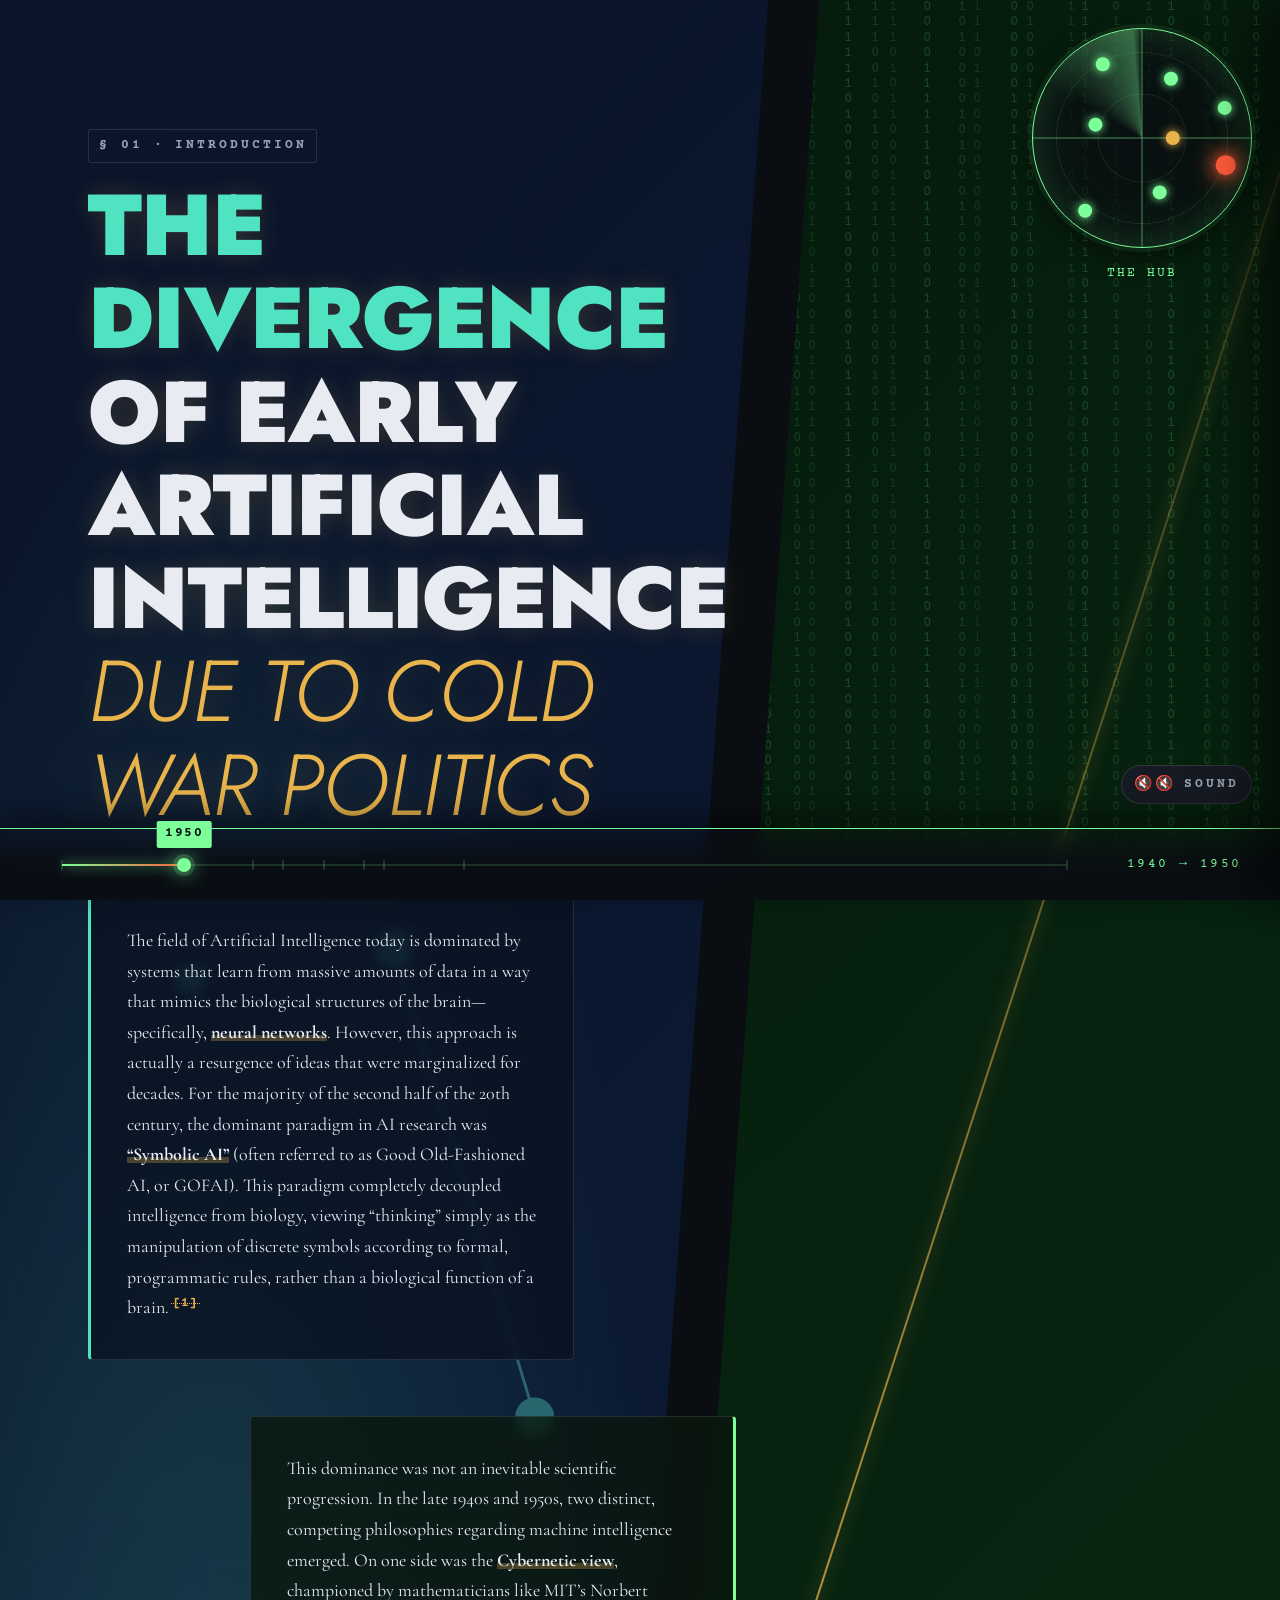
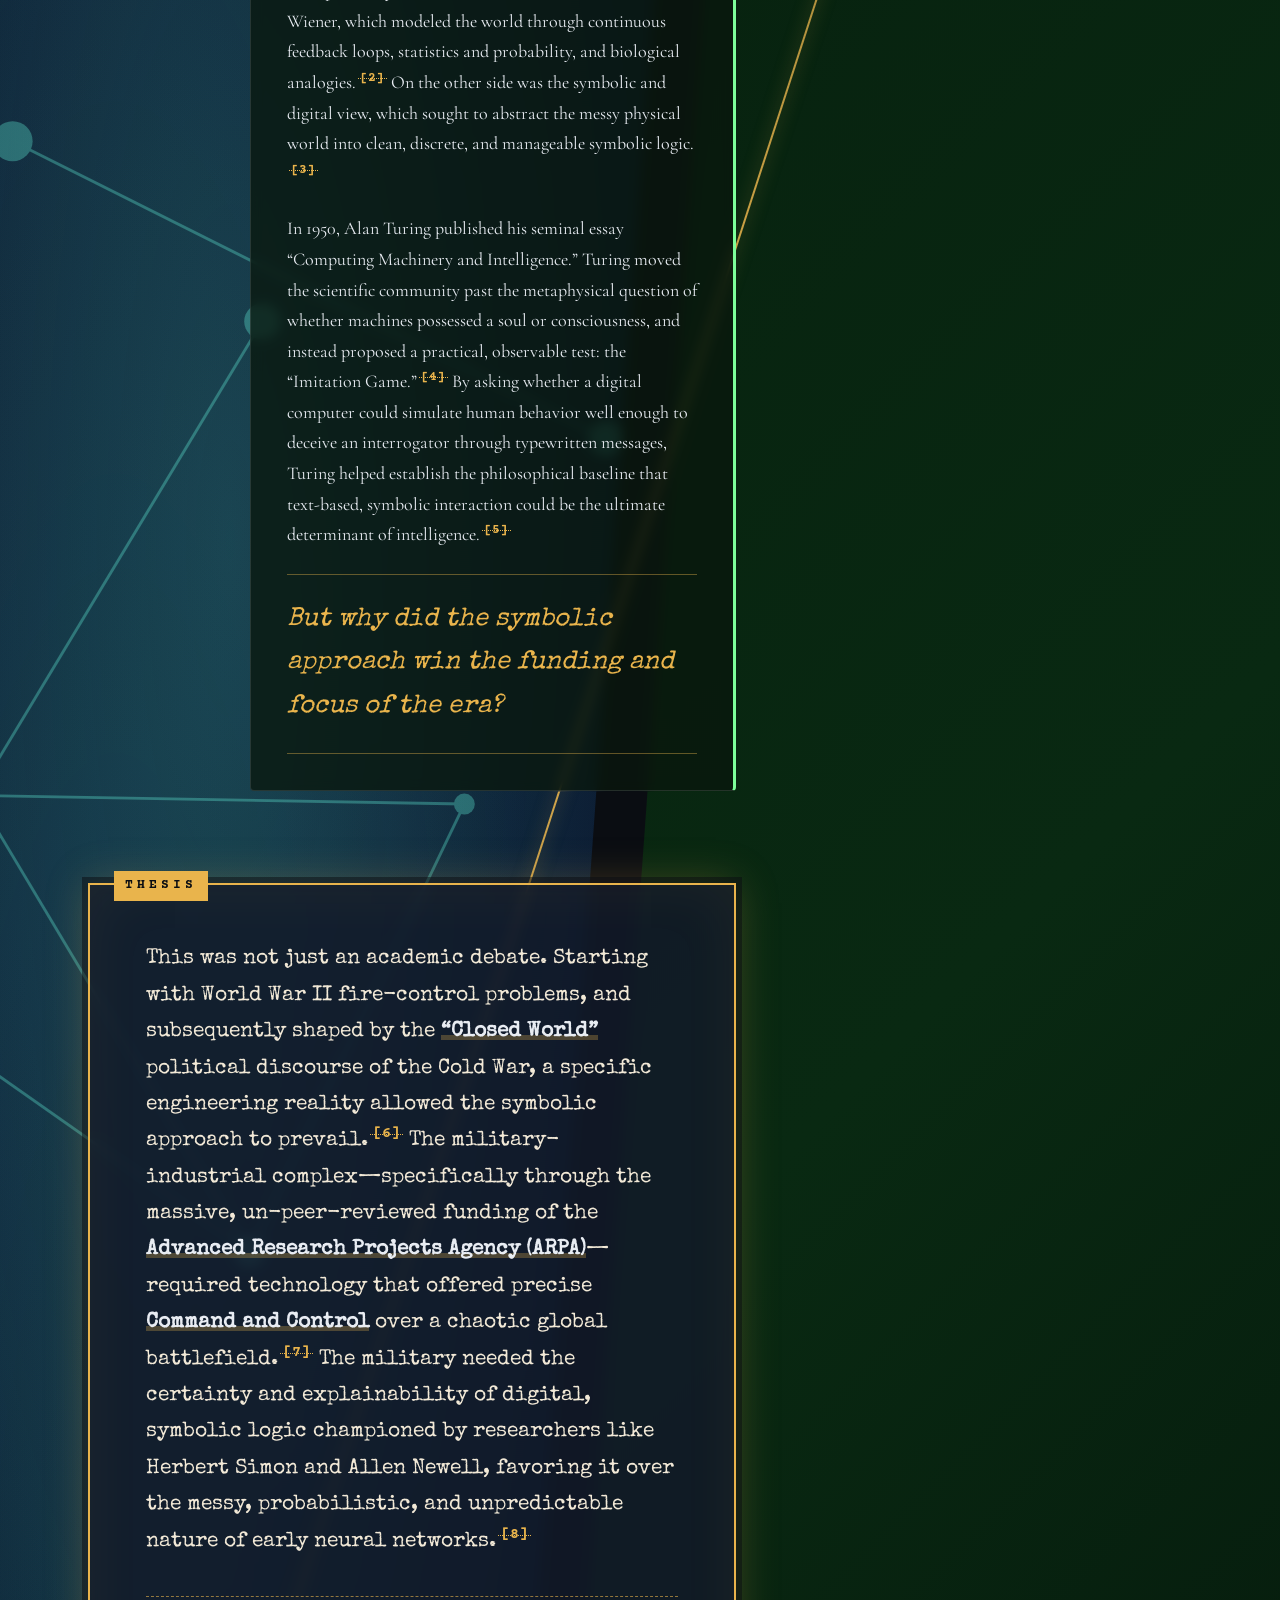
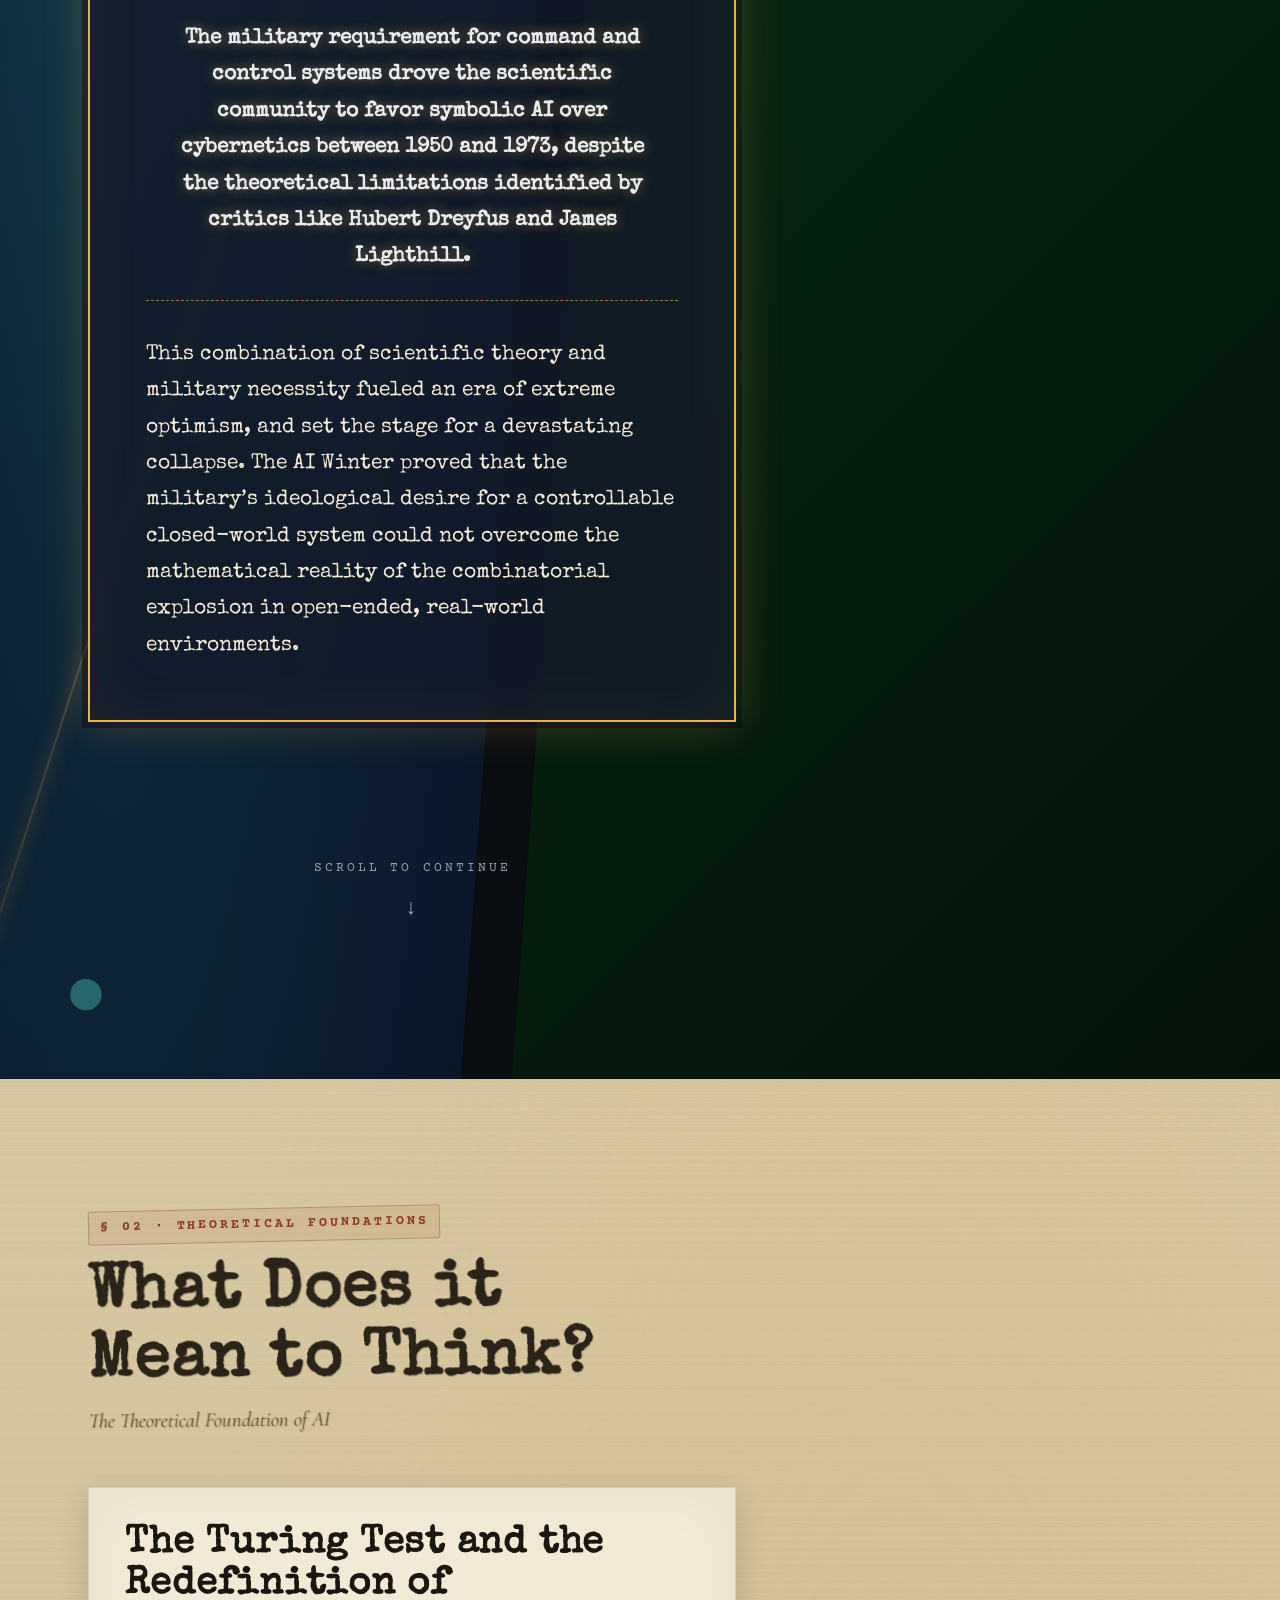
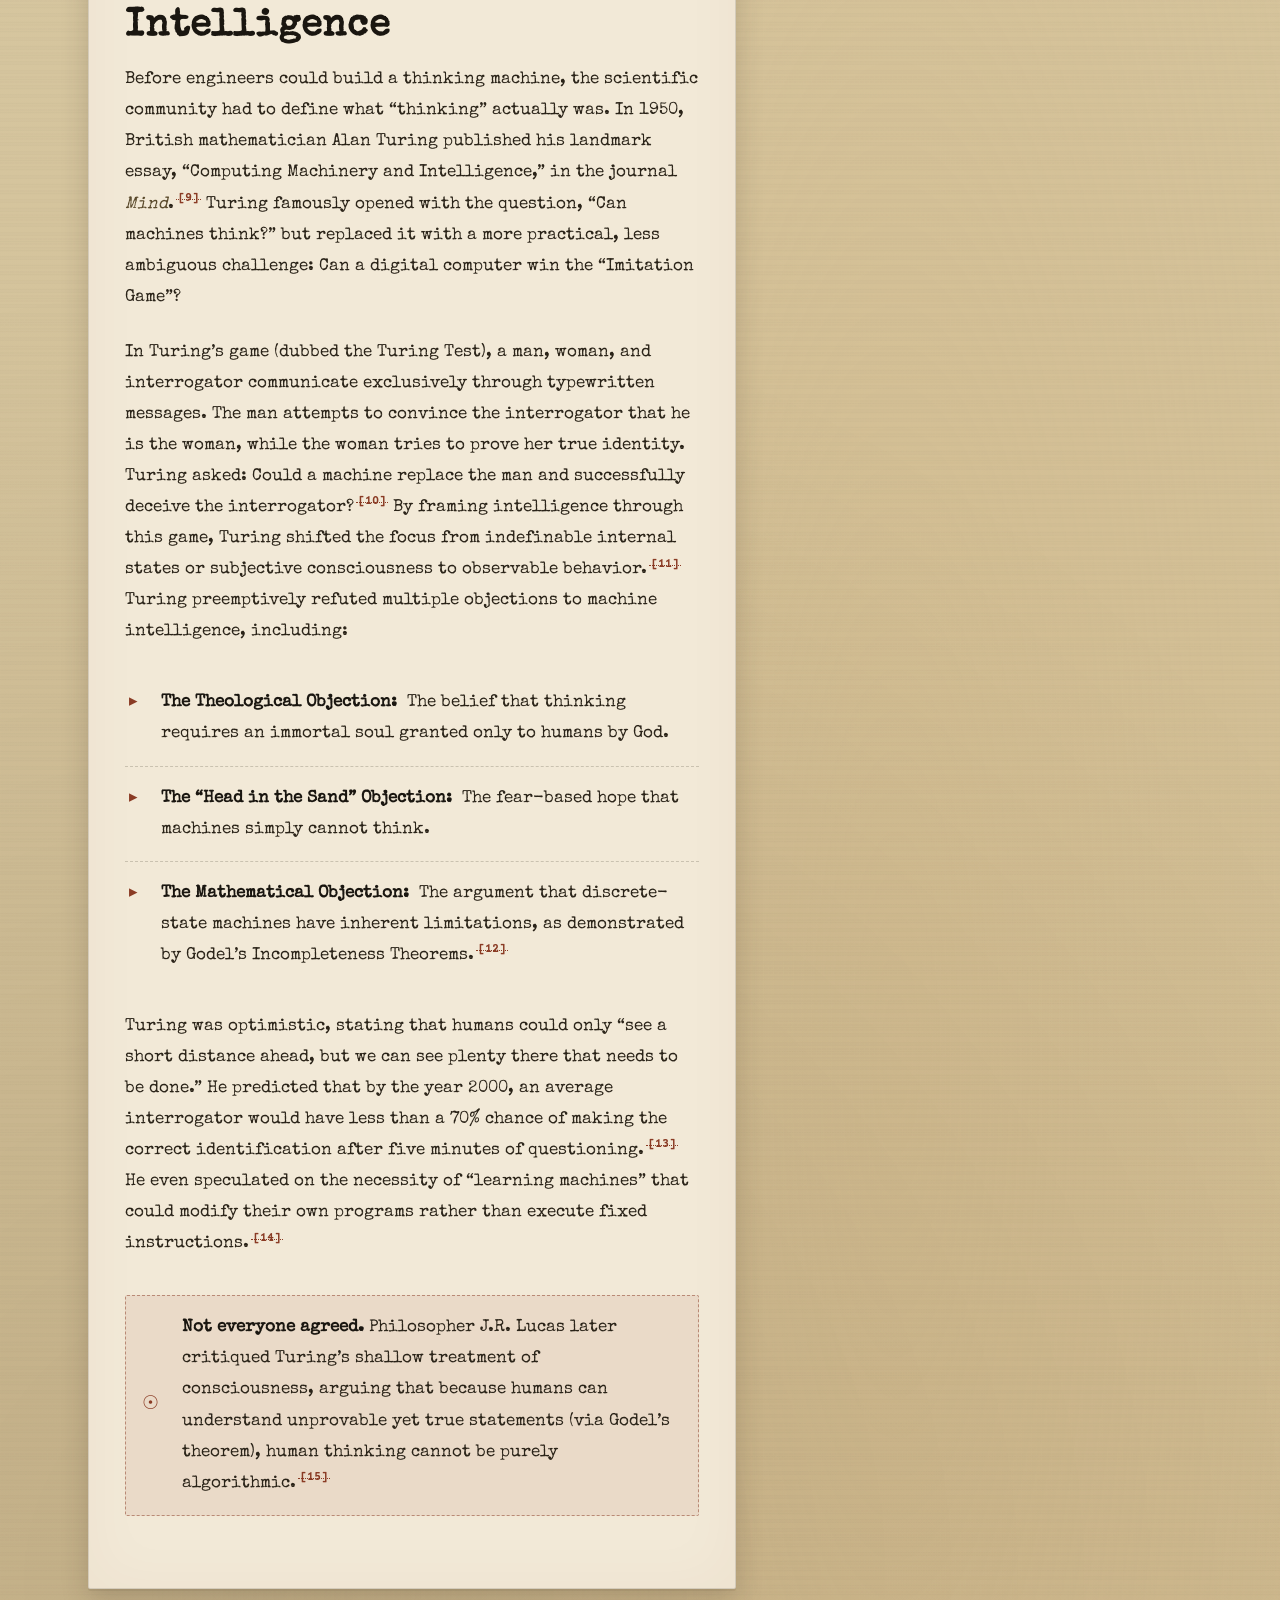
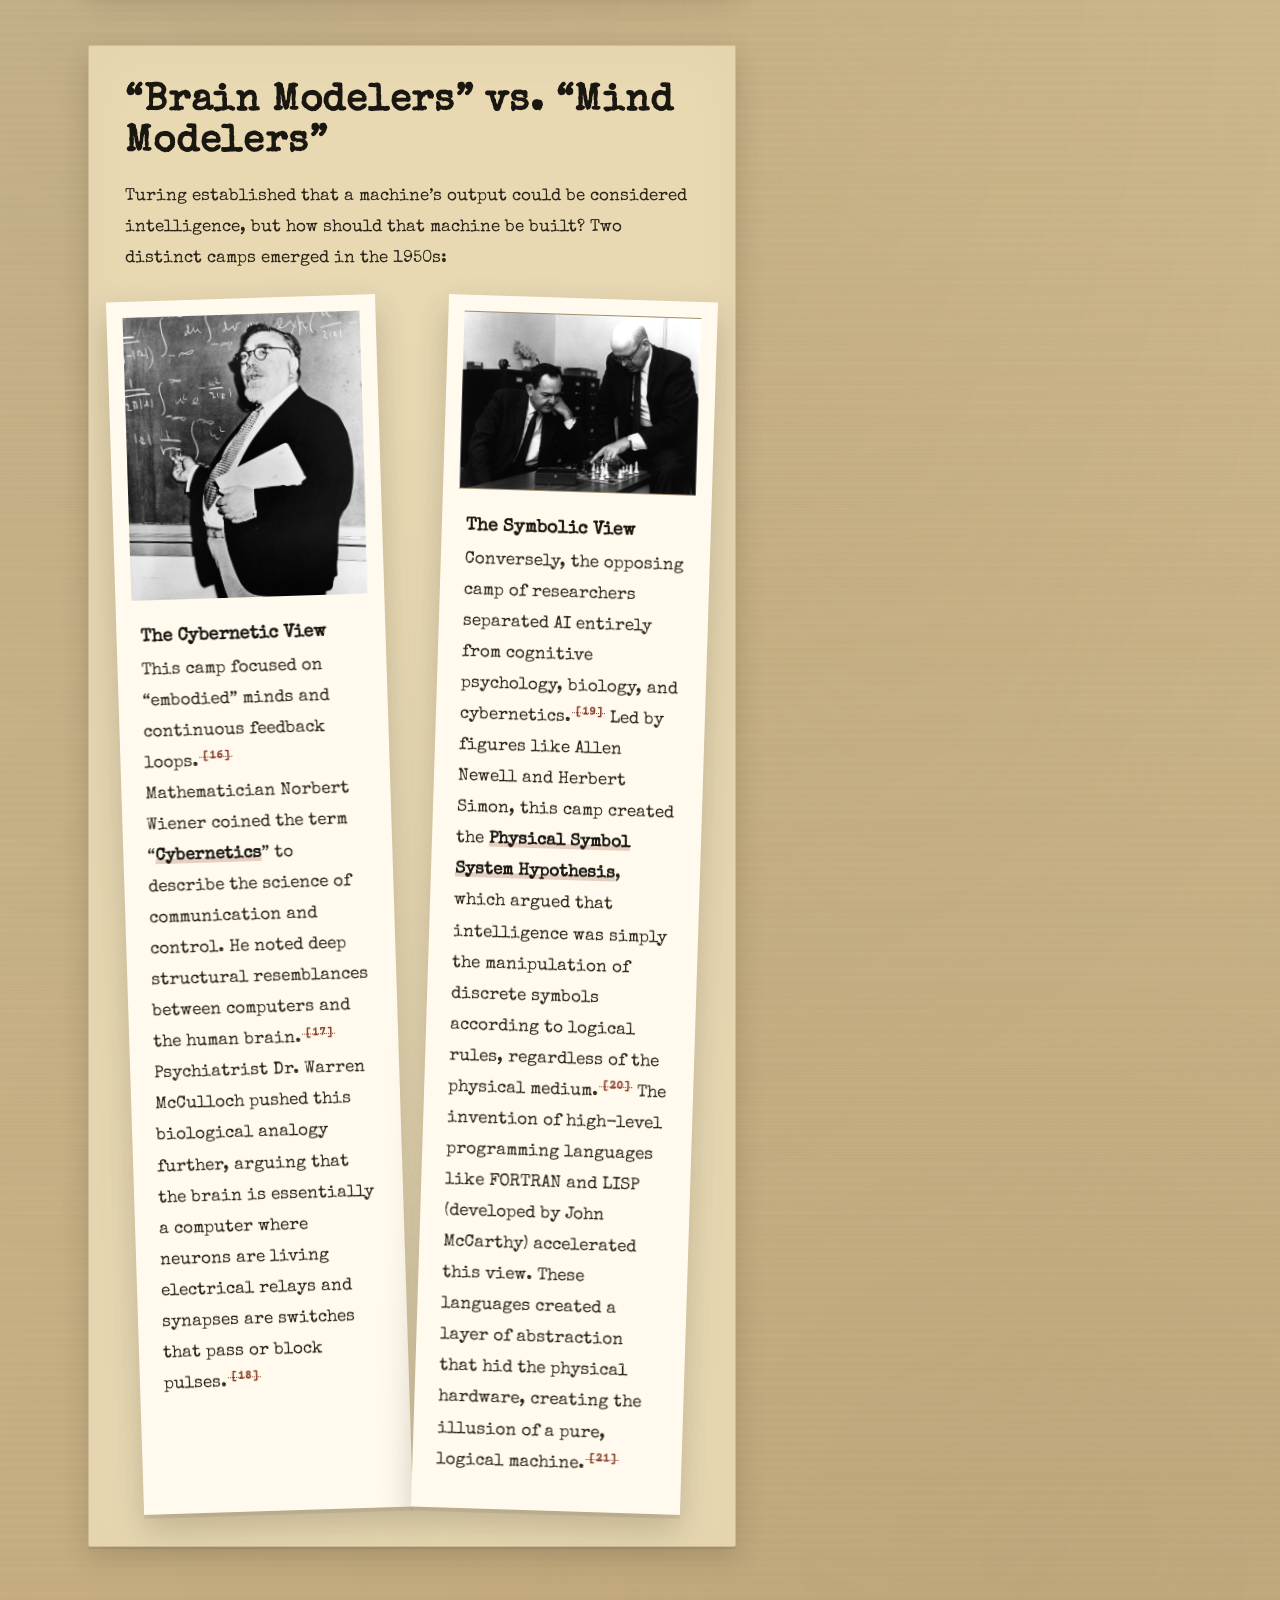
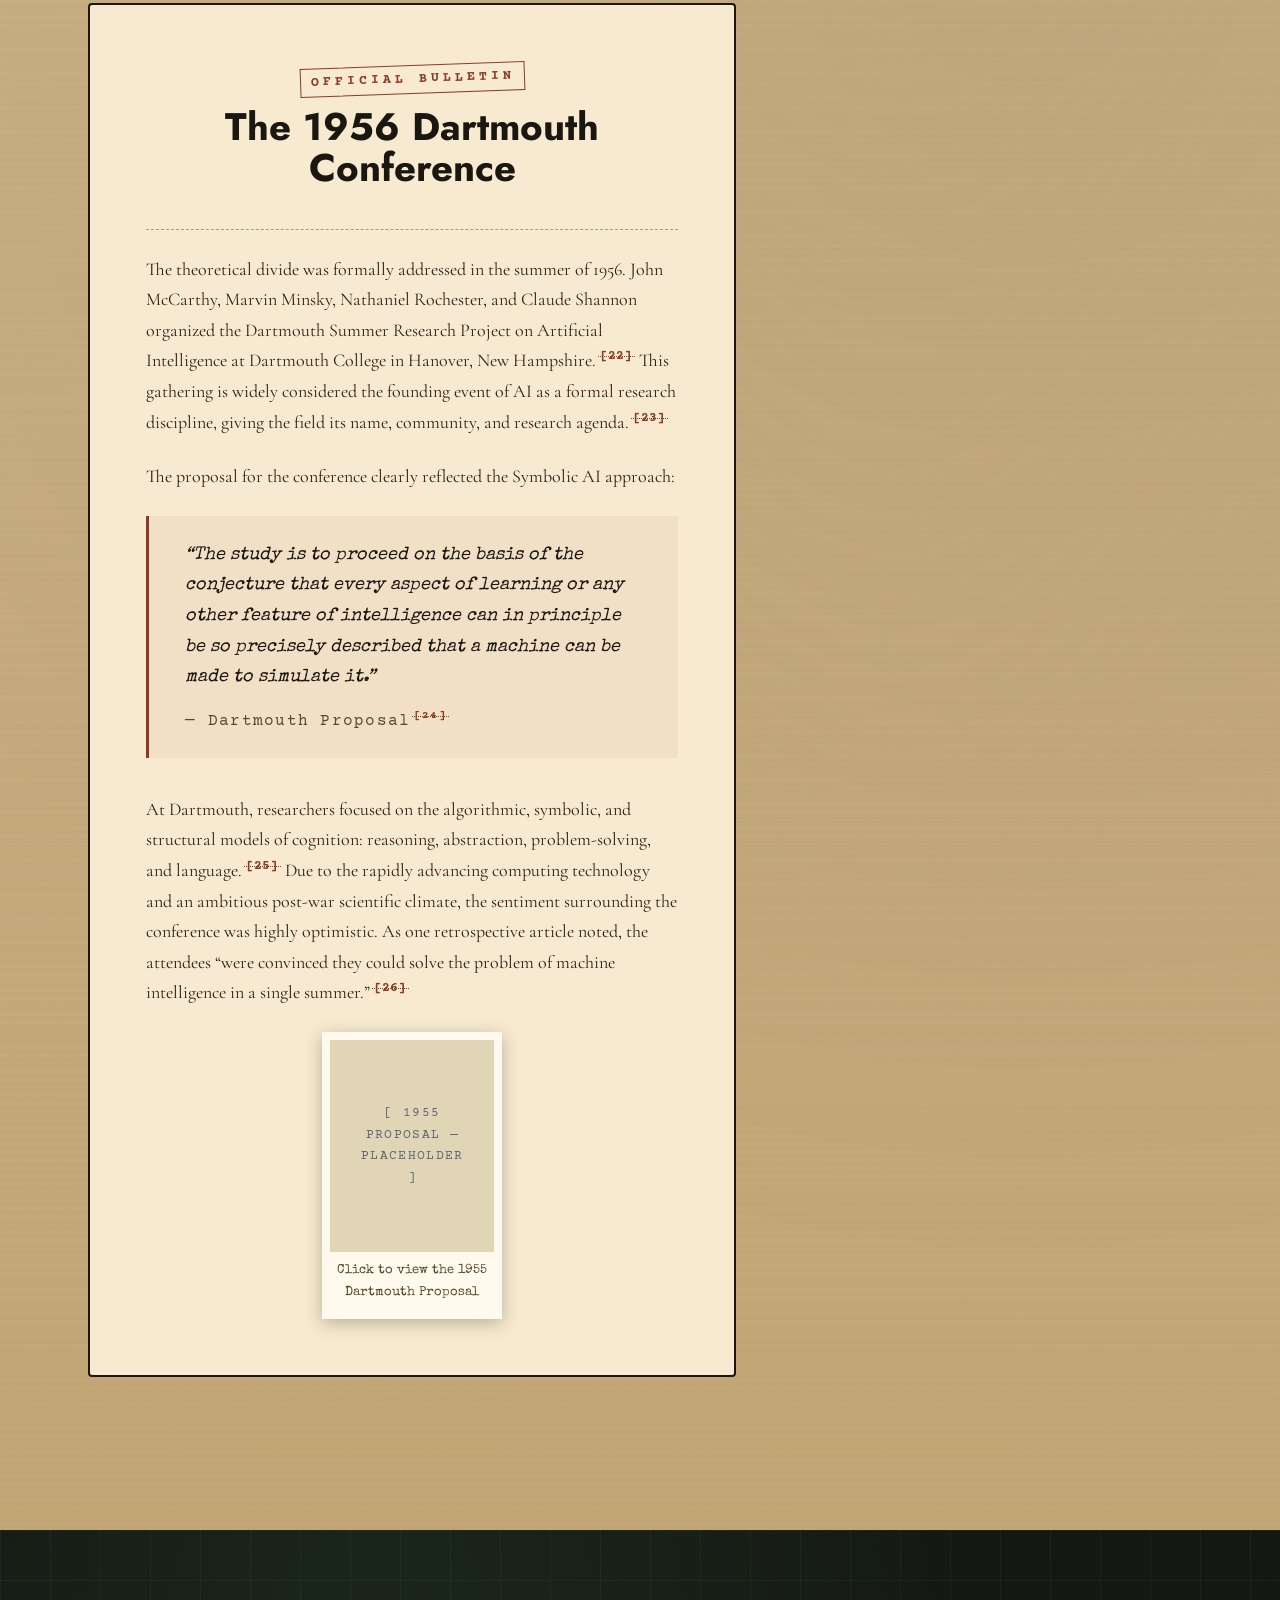
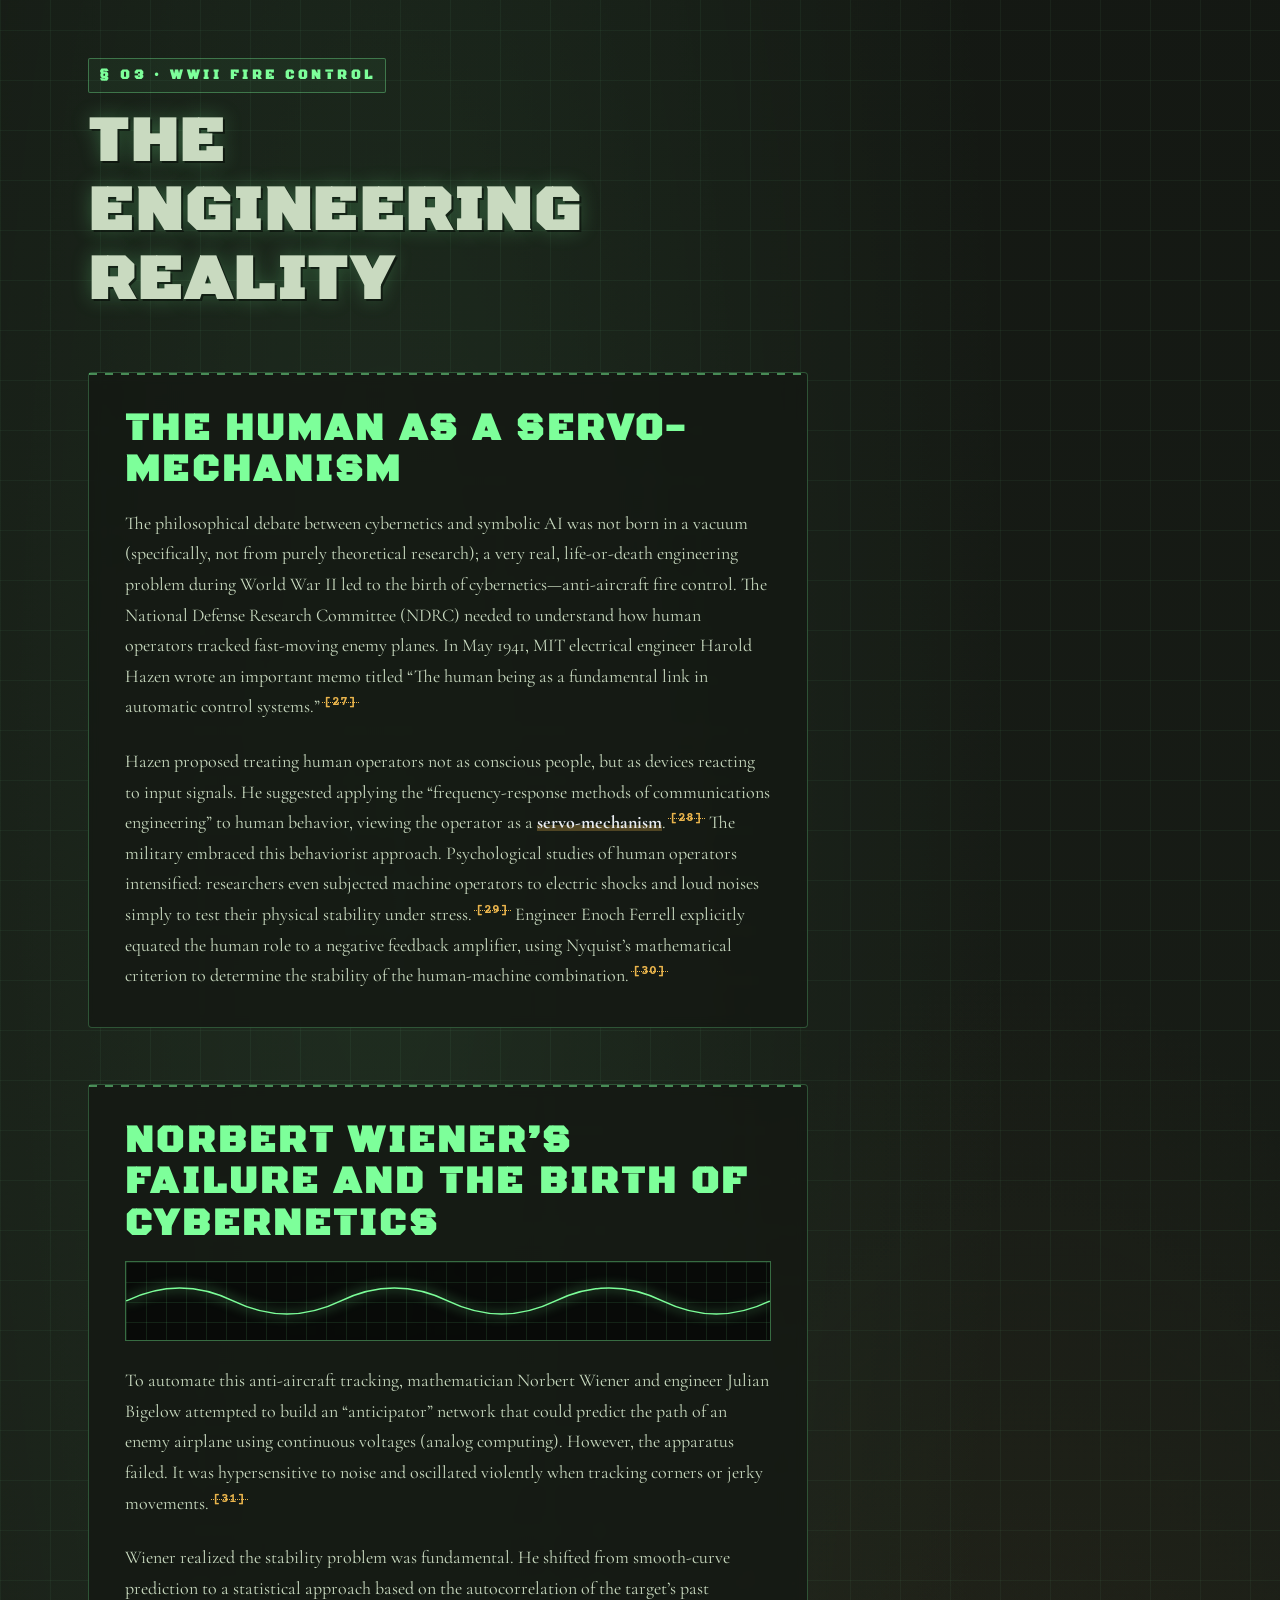
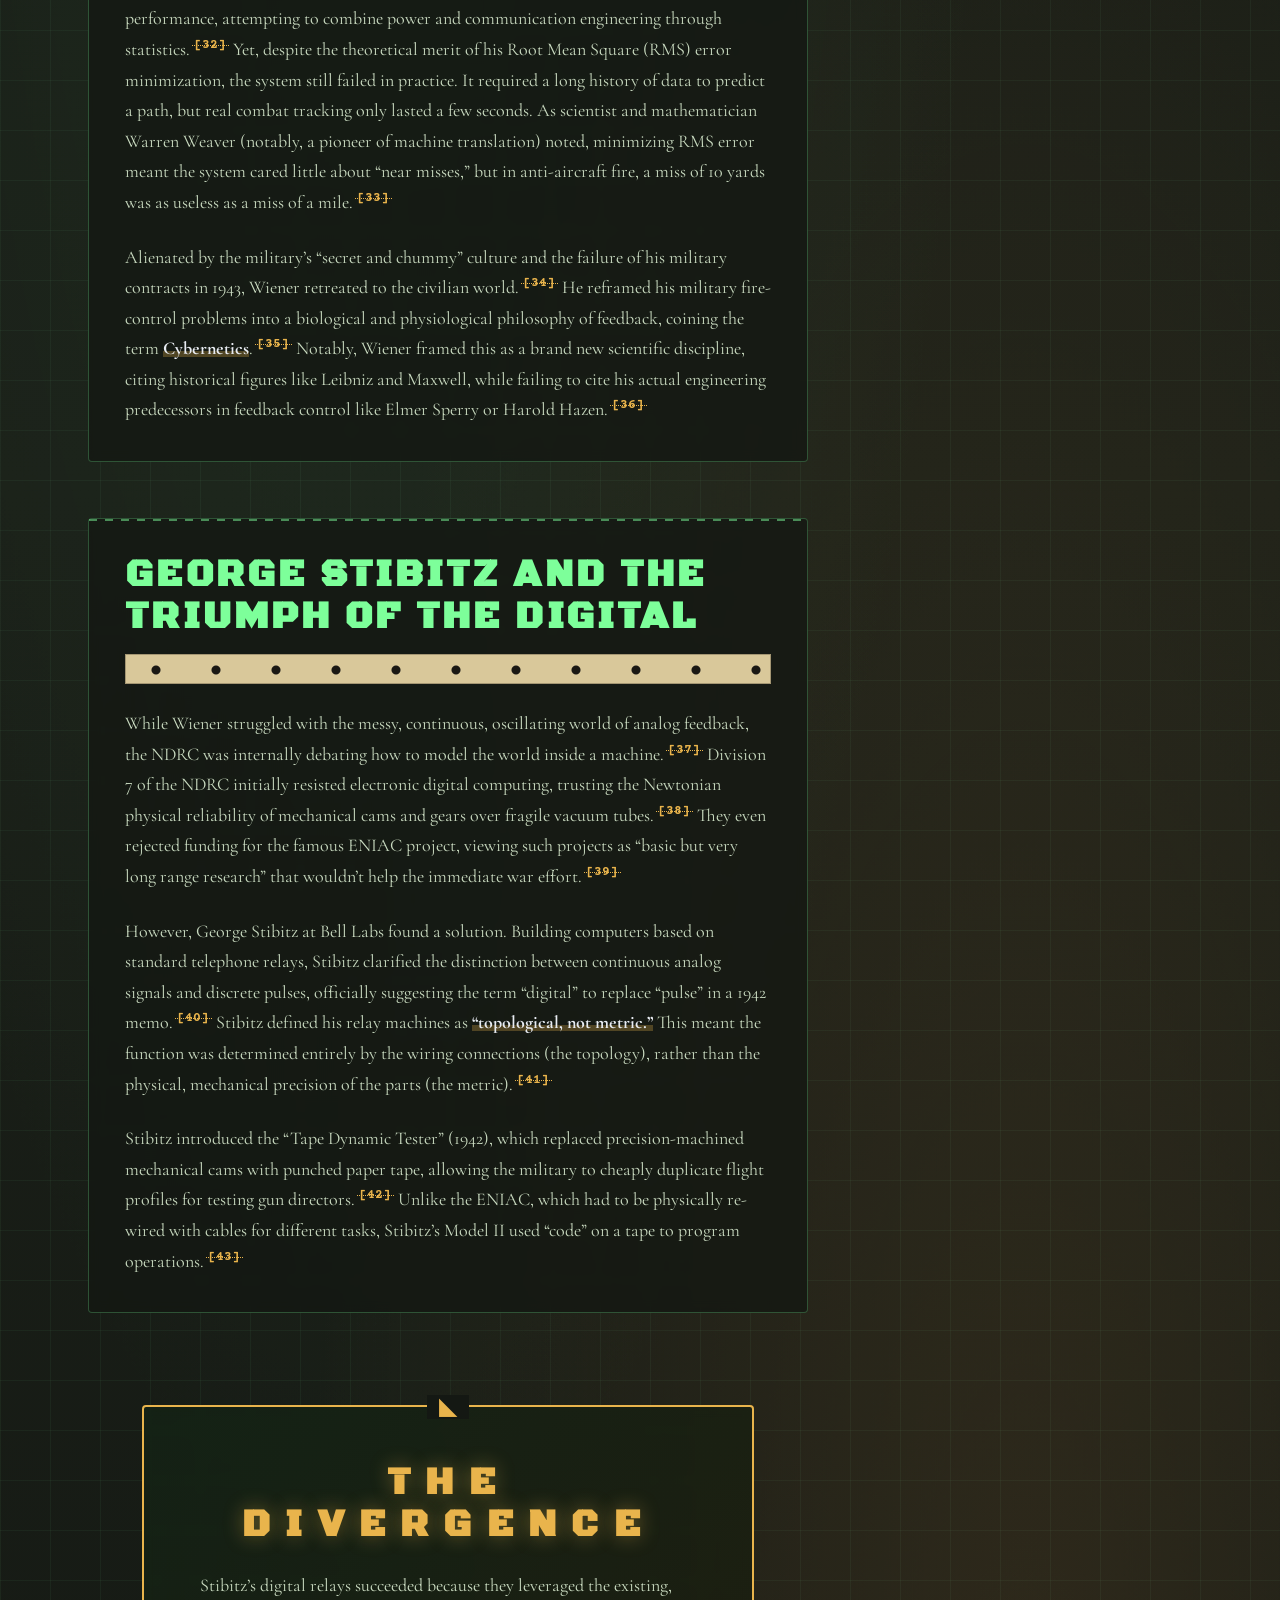
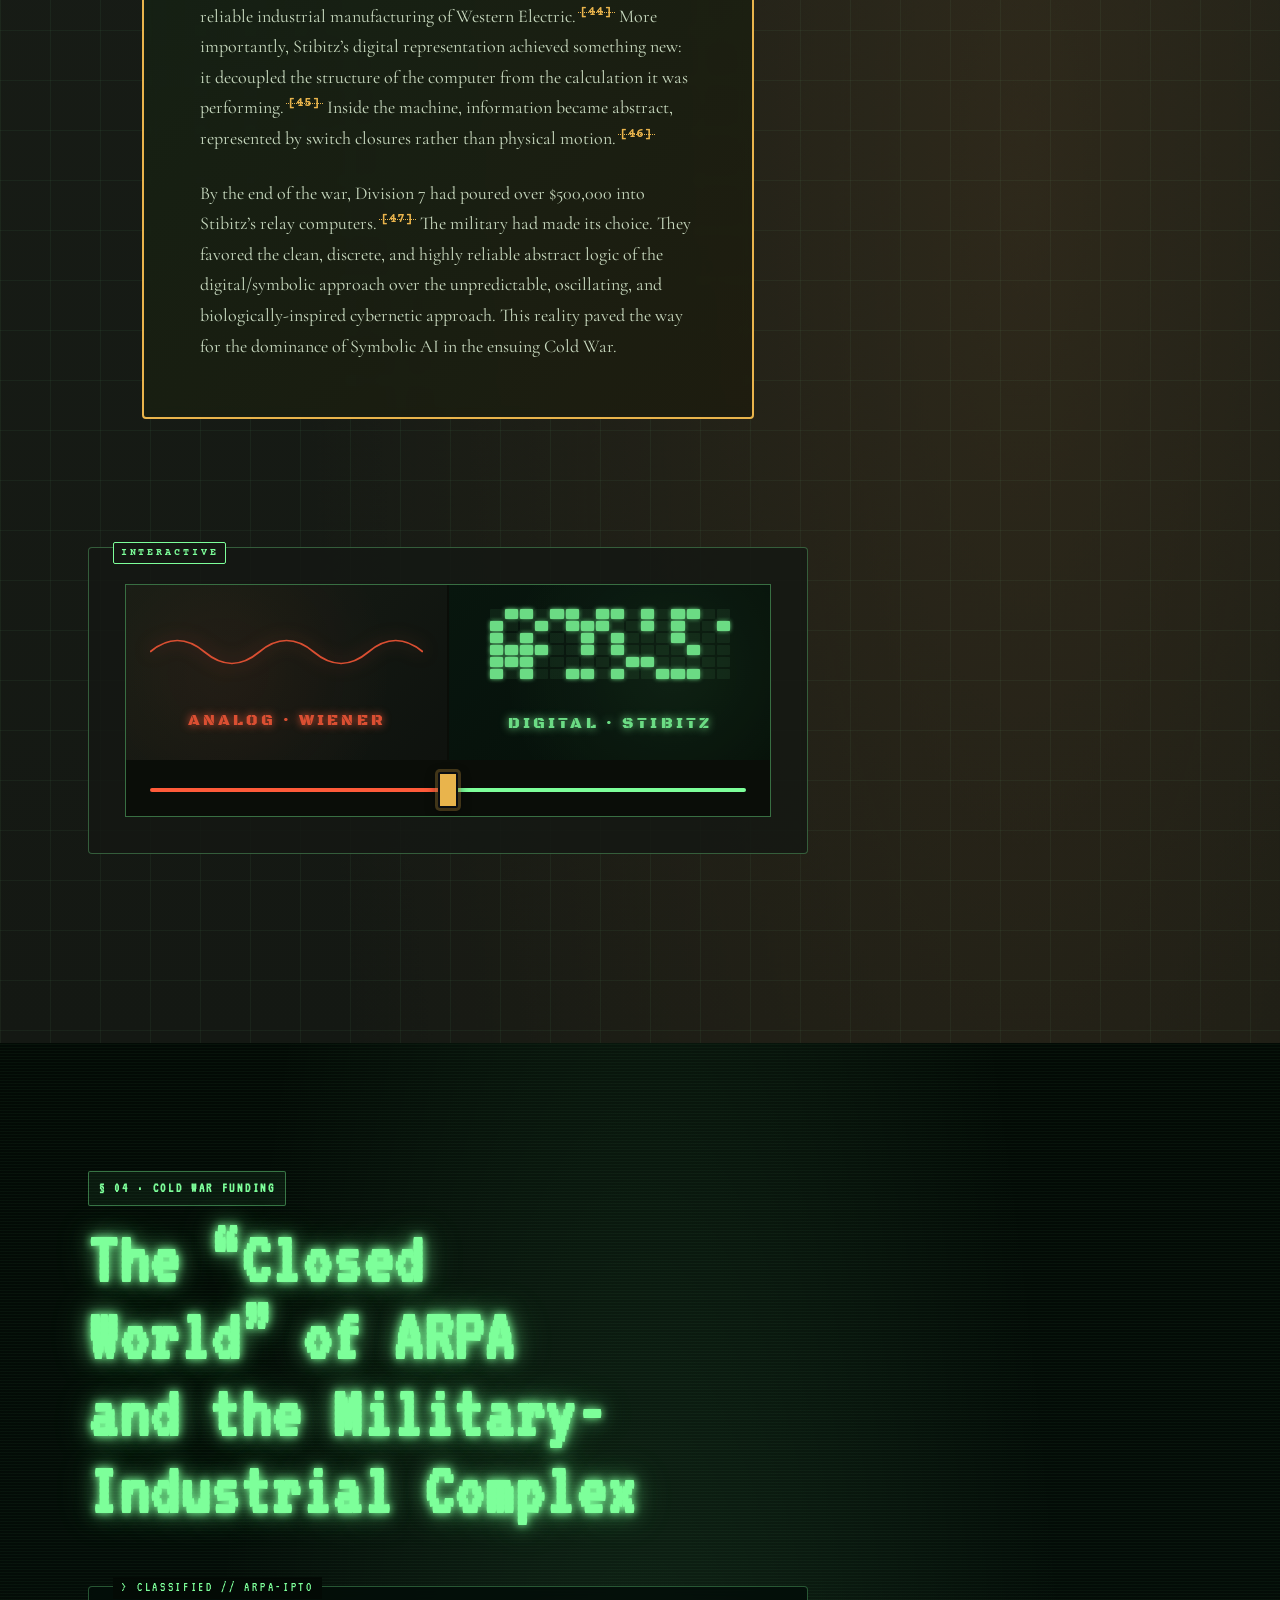
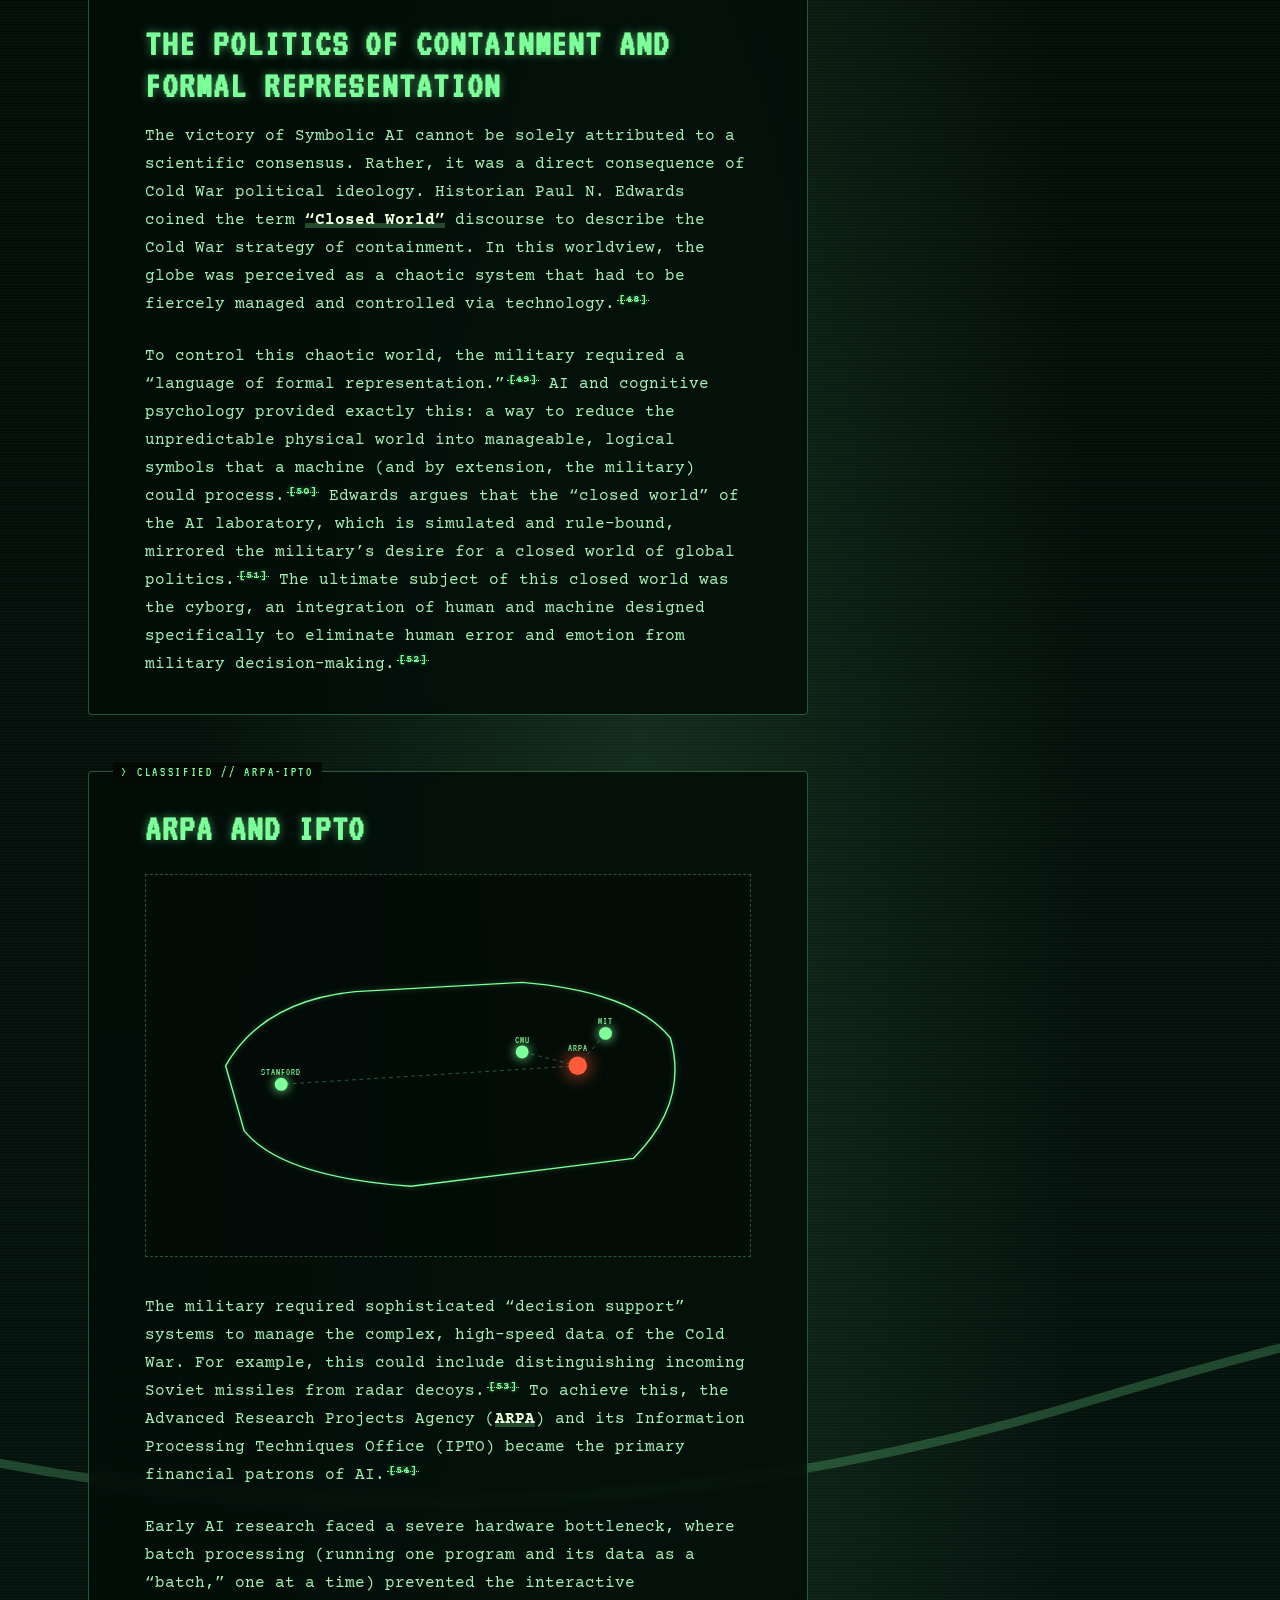
==== commit 635dea6e: "commit" ====
--- a/index.html
+++ b/index.html
@@ -58,7 +58,6 @@
             </a>
         </div>
         <div class="radar-readout">
-            <span class="radar-label">NAV</span>
             <span id="radar-current-section">&mdash;</span>
         </div>
     </nav>
@@ -102,12 +101,6 @@
             <!-- Split-screen background: Cybernetic (left) vs Symbolic (right) -->
             <div class="split-backdrop" aria-hidden="true">
                 <div class="split-left">
-                    <!-- Placeholder for the looping neural-net GIF/video.
-                         MEDIA NEEDED: /assets/video/neural-net-loop.webm -->
-                    <div class="media-placeholder media-placeholder--left">
-                        <span class="placeholder-tag">MEDIA PLACEHOLDER</span>
-                        <span class="placeholder-desc">Looping abstract neural-network / biological brain visual</span>
-                    </div>
                     <!-- Procedural fallback network -->
                     <svg class="proc-network" viewBox="0 0 600 900" preserveAspectRatio="xMidYMid slice" aria-hidden="true">
                         <g class="net-nodes"></g>
@@ -115,11 +108,6 @@
                     </svg>
                 </div>
                 <div class="split-right">
-                    <!-- MEDIA NEEDED: /assets/video/flowcharts-binary-loop.webm -->
-                    <div class="media-placeholder media-placeholder--right">
-                        <span class="placeholder-tag">MEDIA PLACEHOLDER</span>
-                        <span class="placeholder-desc">Looping flowchart / punch-card / binary cascade visual</span>
-                    </div>
                     <!-- Procedural fallback: cascading binary -->
                     <div class="binary-rain" aria-hidden="true"></div>
                 </div>
@@ -184,11 +172,6 @@
              ============================================================ -->
         <section id="section-2" class="narrative-section" data-theme="academic" data-year="1950" data-year-range="1950-1956" data-title="What Does It Mean to Think?">
             <div class="academic-backdrop" aria-hidden="true">
-                <!-- MEDIA NEEDED: /assets/images/vintage-desk.jpg (1950s academic desk) -->
-                <div class="media-placeholder media-placeholder--desk">
-                    <span class="placeholder-tag">MEDIA PLACEHOLDER</span>
-                    <span class="placeholder-desc">1950s academic researcher's desk with vintage typewriter</span>
-                </div>
                 <div class="paper-texture"></div>
             </div>
 
@@ -236,21 +219,6 @@
                         </aside>
                     </article>
 
-                    <!-- Interactive: Turing Typewriter -->
-                    <div class="interactive-block interactive-block--typewriter" aria-label="Turing Test simulator">
-                        <div class="typewriter-frame">
-                            <div class="typewriter-header">
-                                <span class="type-label">THE IMITATION GAME &mdash; TYPE A MESSAGE BELOW</span>
-                            </div>
-                            <div class="typewriter-transcript" id="typewriter-transcript"></div>
-                            <form class="typewriter-input-row" onsubmit="return false;">
-                                <span class="prompt-glyph">&gt;</span>
-                                <input id="typewriter-input" type="text" autocomplete="off" placeholder="Ask the interrogator anything&hellip;" aria-label="Turing test input" />
-                                <button id="typewriter-send" type="button">SEND</button>
-                            </form>
-                        </div>
-                    </div>
-
                     <article class="text-box text-box--typed split-polaroids">
                         <h3 class="sub-head">&ldquo;Brain Modelers&rdquo; vs. &ldquo;Mind Modelers&rdquo;</h3>
                         <p>
@@ -259,8 +227,7 @@
                         <div class="polaroid-row">
                             <figure class="polaroid polaroid--left">
                                 <div class="polaroid-image">
-                                    <!-- MEDIA NEEDED: /assets/images/norbert-wiener.jpg -->
-                                    <span class="media-tag">[ Norbert Wiener &mdash; placeholder ]</span>
+                                    <img src="Norbert-Wiener.webp" alt="Norbert Wiener">
                                 </div>
                                 <figcaption class="polaroid-caption">
                                     <h4>The Cybernetic View</h4>
@@ -271,8 +238,7 @@
                             </figure>
                             <figure class="polaroid polaroid--right">
                                 <div class="polaroid-image">
-                                    <!-- MEDIA NEEDED: /assets/images/newell-simon.jpg -->
-                                    <span class="media-tag">[ Newell &amp; Simon &mdash; placeholder ]</span>
+                                    <img src="newell_simon.jpg" alt="Newell and Simon">
                                 </div>
                                 <figcaption class="polaroid-caption">
                                     <h4>The Symbolic View</h4>
@@ -324,11 +290,6 @@
              ============================================================ -->
         <section id="section-3" class="narrative-section" data-theme="wwii-blueprint" data-year="1942" data-year-range="1940-1945" data-title="The Engineering Reality">
             <div class="wwii-backdrop" aria-hidden="true">
-                <!-- MEDIA NEEDED: /assets/images/aa-blueprint.jpg -->
-                <div class="media-placeholder media-placeholder--blueprint">
-                    <span class="placeholder-tag">MEDIA PLACEHOLDER</span>
-                    <span class="placeholder-desc">Sepia anti-aircraft artillery blueprint with radar-green grid overlay</span>
-                </div>
                 <div class="radar-grid-overlay"></div>
             </div>
 
@@ -345,35 +306,6 @@
                     <article class="text-box text-box--drafting">
                         <h3 class="sub-head sub-head--stencil">The Human as a Servo-Mechanism</h3>
 
-                        <!-- Gunner toggle: human vs cybernetic circuit diagram -->
-                        <div class="gunner-toggle" aria-label="Gunner visualization toggle">
-                            <div class="gunner-frame">
-                                <div class="gunner-view gunner-view--human is-active">
-                                    <!-- MEDIA NEEDED: /assets/images/aa-gunner.jpg -->
-                                    <span class="media-tag">[ AA Gunner &mdash; human view placeholder ]</span>
-                                </div>
-                                <div class="gunner-view gunner-view--cybernetic">
-                                    <svg viewBox="0 0 400 260" aria-hidden="true">
-                                        <g stroke="currentColor" fill="none" stroke-width="2">
-                                            <rect x="30" y="100" width="60" height="60" rx="4" />
-                                            <rect x="310" y="100" width="60" height="60" rx="4" />
-                                            <circle cx="200" cy="130" r="36" />
-                                            <path d="M90 130 L164 130" />
-                                            <path d="M236 130 L310 130" />
-                                            <path d="M90 120 C 140 60, 260 60, 310 120" stroke-dasharray="4 4" />
-                                            <path d="M90 140 C 140 200, 260 200, 310 140" stroke-dasharray="4 4" />
-                                            <text x="60" y="200" font-size="10" fill="currentColor" text-anchor="middle">INPUT</text>
-                                            <text x="200" y="180" font-size="10" fill="currentColor" text-anchor="middle">OPERATOR</text>
-                                            <text x="340" y="200" font-size="10" fill="currentColor" text-anchor="middle">OUTPUT</text>
-                                        </g>
-                                    </svg>
-                                </div>
-                            </div>
-                            <button class="gunner-switch" type="button">
-                                <span class="switch-label">TOGGLE: Human &harr; Cybernetic View</span>
-                            </button>
-                        </div>
-
                         <p>
                             The philosophical debate between cybernetics and symbolic AI was not born in a vacuum (specifically, not from purely theoretical research); a very real, life-or-death engineering problem during World War II led to the birth of cybernetics&mdash;anti-aircraft fire control. The National Defense Research Committee (NDRC) needed to understand how human operators tracked fast-moving enemy planes. In May 1941, MIT electrical engineer Harold Hazen wrote an important memo titled &ldquo;The human being as a fundamental link in automatic control systems.&rdquo;<sup class="cite" data-ref="s3-27" data-citation="Mindell, Between Human and Machine, 276.">27</sup>
                         </p>
@@ -426,8 +358,6 @@
 
                     <!-- Analog vs Digital slider interactive -->
                     <div class="interactive-block interactive-block--slider" aria-label="Analog versus Digital slider">
-                        <h4 class="interactive-title">Analog <span class="vs">&harr;</span> Digital</h4>
-                        <p class="interactive-sub">Drag the slider: watch continuous feedback collapse into discrete states.</p>
                         <div class="ad-slider">
                             <div class="ad-panel ad-panel--analog">
                                 <svg viewBox="0 0 300 140" preserveAspectRatio="none">
@@ -454,11 +384,6 @@
              ============================================================ -->
         <section id="section-4" class="narrative-section" data-theme="bunker" data-year="1960" data-year-range="1957-1968" data-title="The Closed World of ARPA">
             <div class="bunker-backdrop" aria-hidden="true">
-                <!-- MEDIA NEEDED: /assets/images/sage-radar.jpg -->
-                <div class="media-placeholder media-placeholder--sage">
-                    <span class="placeholder-tag">MEDIA PLACEHOLDER</span>
-                    <span class="placeholder-desc">SAGE radar console / glowing CRT bunker visual</span>
-                </div>
                 <div class="crt-scanlines"></div>
                 <svg class="world-map-overlay" viewBox="0 0 900 500" preserveAspectRatio="xMidYMid slice" aria-hidden="true">
                     <path class="continent-path" d="M100 200 Q 200 150 300 200 T 500 220 T 700 200 T 850 240" stroke="currentColor" fill="none" stroke-width="1" />
@@ -492,36 +417,39 @@
                         <!-- Interactive ARPA funding map -->
                         <div class="arpa-map" aria-label="ARPA funding map">
                             <svg viewBox="0 0 600 360" preserveAspectRatio="xMidYMid meet" role="img" aria-label="ARPA funding flow to centers of excellence">
-                                <!-- US outline, very stylized -->
-                                <path class="us-outline" d="M60 180 Q 100 110 200 100 L 380 90 Q 500 100 540 150 Q 560 220 500 280 L 260 310 Q 120 300 80 250 Z" stroke="currentColor" fill="none" stroke-width="1.5" />
-                                <!-- ARPA hub (DC) -->
-                                <g class="funding-node funding-node--hub" data-label="ARPA / IPTO — Washington D.C." transform="translate(440,180)">
-                                    <circle r="10" />
-                                    <text y="-16" text-anchor="middle">ARPA</text>
-                                </g>
-                                <!-- MIT -->
-                                <g class="funding-node" data-label="MIT — Project MAC" transform="translate(470,145)">
-                                    <circle r="7" />
-                                    <text y="-10" text-anchor="middle">MIT</text>
-                                </g>
-                                <!-- CMU -->
-                                <g class="funding-node" data-label="Carnegie Mellon University" transform="translate(380,165)">
-                                    <circle r="7" />
-                                    <text y="-10" text-anchor="middle">CMU</text>
-                                </g>
-                                <!-- Stanford -->
-                                <g class="funding-node" data-label="Stanford — SAIL" transform="translate(120,200)">
-                                    <circle r="7" />
-                                    <text y="-10" text-anchor="middle">STANFORD</text>
-                                </g>
-                                <!-- Funding lines -->
-                                <g class="funding-lines" stroke="currentColor" fill="none" stroke-width="1" stroke-dasharray="4 4">
-                                    <line x1="440" y1="180" x2="470" y2="145" />
-                                    <line x1="440" y1="180" x2="380" y2="165" />
-                                    <line x1="440" y1="180" x2="120" y2="200" />
-                                </g>
-                            </svg>
-                            <p class="map-caption">Hover the nodes to see the flow of Department of Defense money.</p>
+    <!-- US outline, very stylized -->
+    <path class="us-outline" d="M60 180 Q 100 110 200 100 L 380 90 Q 500 100 540 150 Q 560 220 500 280 L 260 310 Q 120 300 80 250 Z" stroke="currentColor" fill="none" stroke-width="1.5" />
+
+    <!-- Funding lanes. Each group pairs a line with its destination node
+         so hovering anywhere in the group lights up that lane's line. -->
+    <g class="funding-lane" data-lane="mit">
+        <line class="funding-line" x1="440" y1="180" x2="470" y2="145" />
+        <g class="funding-node" data-label="MIT &mdash; Project MAC" transform="translate(470,145)" style="--node-delay: 0.8s;">
+            <circle r="7" />
+            <text y="-10" text-anchor="middle">MIT</text>
+        </g>
+    </g>
+    <g class="funding-lane" data-lane="cmu">
+        <line class="funding-line" x1="440" y1="180" x2="380" y2="165" />
+        <g class="funding-node" data-label="Carnegie Mellon University" transform="translate(380,165)" style="--node-delay: 1.6s;">
+            <circle r="7" />
+            <text y="-10" text-anchor="middle">CMU</text>
+        </g>
+    </g>
+    <g class="funding-lane" data-lane="stanford">
+        <line class="funding-line" x1="440" y1="180" x2="120" y2="200" />
+        <g class="funding-node" data-label="Stanford &mdash; SAIL" transform="translate(120,200)" style="--node-delay: 2.4s;">
+            <circle r="7" />
+            <text y="-10" text-anchor="middle">STANFORD</text>
+        </g>
+    </g>
+
+    <!-- ARPA hub rendered last so it sits on top of the line origins -->
+    <g class="funding-node funding-node--hub" data-label="ARPA / IPTO &mdash; Washington D.C." transform="translate(440,180)" style="--node-delay: 0s;">
+        <circle r="10" />
+        <text y="-16" text-anchor="middle">ARPA</text>
+    </g>
+</svg>
                         </div>
 
                         <p>
@@ -531,7 +459,7 @@
                             Early AI research faced a severe hardware bottleneck, where batch processing (running one program and its data as a &ldquo;batch,&rdquo; one at a time) prevented the interactive experimentation researchers needed.<sup class="cite" data-ref="s4-55" data-citation="Edwards, &ldquo;Constructing Artificial Intelligence,&rdquo; 256&ndash;257.">55</sup> To solve this, John McCarthy invented <span class="glossary-term" data-term="time-sharing">time-sharing</span>, allowing multiple users to access a CPU simultaneously. This created a &ldquo;subjective environment,&rdquo; where humans could converse with machines.<sup class="cite" data-ref="s4-56" data-citation="Edwards, &ldquo;Constructing Artificial Intelligence,&rdquo; 258.">56</sup>
                         </p>
                         <p>
-                            J.C.R. Licklider, the first director of IPTO, heavily promoted this as &ldquo;Man-Computer Symbiosis,&rdquo; a coupling of human brains (for goals/heuristics) and computers (for speed/data).<sup class="cite" data-ref="s4-57" data-citation="Edwards, &ldquo;Constructing Artificial Intelligence,&rdquo; 264.">57</sup> This vision appealed massively to the military because it directly addressed the command and control problem&mdash;a commander could now use a computer to direct a battle in real-time.<sup class="cite" data-ref="s4-58" data-citation="Edwards, &ldquo;Constructing Artificial Intelligence,&rdquo; 265, 267.">58</sup> ARPA poured massive, long-term funding with little peer review into what became known as &ldquo;centers of excellence&rdquo; (including MIT, Stanford, CMU), effectively locking these labs into supporting the Department of Defense.<sup class="cite" data-ref="s4-59" data-citation="Edwards, &ldquo;Constructing Artificial Intelligence,&rdquo; 261.">59</sup> While the military wanted command and control systems (like the Semi-Automated Ground Environment, or <span class="glossary-term" data-term="sage">SAGE</span>, the first air defense system in the US) to automate the electronic battlefield, AI researchers piggybacked on these military goals, using the funding to build &ldquo;thinking machines&rdquo; under the guise of complex information processing.<sup class="cite" data-ref="s4-60" data-citation="Edwards, &ldquo;Constructing Artificial Intelligence,&rdquo; 269, 272&ndash;273.">60</sup>
+                            J.C.R. Licklider, the first director of IPTO, heavily promoted this as &ldquo;Man-Computer Symbiosis,&rdquo; a coupling of human brains (for goals/heuristics) and computers (for speed/data).<sup class="cite" data-ref="s4-57" data-citation="Edwards, &ldquo;Constructing Artificial Intelligence,&rdquo; 264.">57</sup> This vision appealed massively to the military because it directly addressed the command and control problem&mdash;a commander could now use a computer to direct a battle in real-time.<sup class="cite" data-ref="s4-58" data-citation="Edwards, &ldquo;Constructing Artificial Intelligence,&rdquo; 265, 267.">58</sup> ARPA poured massive, long-term funding with little peer review into what became known as &ldquo;centers of excellence&rdquo; (including MIT, Stanford, CMU), effectively locking these labs into supporting the Department of Defense.<sup class="cite" data-ref="s4-59" data-citation="Edwards, &ldquo;Constructing Artificial Intelligence,&rdquo; 261.">59</sup> While the military wanted command and control systems (like the Semi-Automated Ground Environment, or SAGE, the first air defense system in the US) to automate the electronic battlefield, AI researchers piggybacked on these military goals, using the funding to build &ldquo;thinking machines&rdquo; under the guise of complex information processing.<sup class="cite" data-ref="s4-60" data-citation="Edwards, &ldquo;Constructing Artificial Intelligence,&rdquo; 269, 272&ndash;273.">60</sup>
                         </p>
                     </article>
 
@@ -570,18 +498,12 @@
         <!-- ============================================================
              SECTION 5 &mdash; THE HYPE MACHINE
              ============================================================ -->
-        <section id="section-5" class="narrative-section" data-theme="living-room" data-year="1958" data-year-range="1950-1961" data-title="The Hype Machine">
-            <div class="livingroom-backdrop" aria-hidden="true">
-                <!-- MEDIA NEEDED: /assets/images/mid-century-livingroom.jpg -->
-                <div class="media-placeholder media-placeholder--livingroom">
-                    <span class="placeholder-tag">MEDIA PLACEHOLDER</span>
-                    <span class="placeholder-desc">Mid-century modern living room, coffee table with newspapers &amp; CRT TV</span>
-                </div>
-            </div>
+        <section id="section-5" class="narrative-section" data-theme="living-room" data-year="1958" data-year-range="1950-1965" data-title="The Hype Machine">
+            <div class="livingroom-backdrop" aria-hidden="true"></div>
 
             <div class="section-inner">
                 <header class="section-heading">
-                    <span class="kicker kicker--newspaper">&sect; 05 &middot; Public Perception vs. Reality</span>
+                    <span class="kicker kicker--newspaper">&sect; 05 &middot; Public Perception</span>
                     <h2 class="headline headline--newspaper">
                         The Hype Machine and Selling<br/>
                         the &ldquo;Second Industrial Revolution&rdquo;
@@ -655,16 +577,14 @@
                                     ></iframe>
                                 </div>
                                 <div class="tv-dials">
-                                    <button class="tv-channel" data-channel="1" data-timestamp="0">CH 1 &middot; Checkers</button>
-                                    <button class="tv-channel" data-channel="2" data-timestamp="0">CH 2 &middot; Cannibals</button>
-                                    <button class="tv-channel" data-channel="3" data-timestamp="0">CH 3 &middot; &ldquo;Saga&rdquo;</button>
+                                    <button class="tv-channel" data-channel="1" data-timestamp="843">CH 1 &middot; Checkers</button>
+                                    <button class="tv-channel" data-channel="2" data-timestamp="600">CH 2 &middot; Cannibals</button>
+                                    <button class="tv-channel" data-channel="3" data-timestamp="2095">CH 3 &middot; &ldquo;Saga&rdquo;</button>
                                     <button class="tv-channel tv-off" data-channel="off">OFF</button>
                                 </div>
                                 <div class="tv-brand">CBS &middot; Tomorrow &middot; 1961</div>
                             </div>
-                            <p class="tv-note">
-                                <strong>Note for you:</strong> fill in the YouTube <code>data-timestamp</code> values (in seconds) for each segment once you&rsquo;ve skimmed the broadcast.
-                            </p>
+                            
                         </div>
 
                         <p>
@@ -780,13 +700,8 @@
         <!-- ============================================================
              SECTION 7 &mdash; CONCLUSION & LEGACY
              ============================================================ -->
-        <section id="section-7" class="narrative-section" data-theme="modern-obsidian" data-year="2026" data-year-range="1975-2026" data-title="Conclusion and Legacy">
+        <section id="section-7" class="narrative-section" data-theme="modern-obsidian" data-year="2026" data-year-range="1973-2026" data-title="Conclusion and Legacy">
             <div class="modern-backdrop" aria-hidden="true">
-                <!-- MEDIA NEEDED: /assets/video/modern-gpu-cluster.mp4 -->
-                <div class="media-placeholder media-placeholder--modern">
-                    <span class="placeholder-tag">MEDIA PLACEHOLDER</span>
-                    <span class="placeholder-desc">Modern data-center / GPU cluster / abstract neural-network loop</span>
-                </div>
                 <svg class="modern-network" viewBox="0 0 1200 700" preserveAspectRatio="xMidYMid slice" aria-hidden="true">
                     <g class="modern-nodes"></g>
                     <g class="modern-edges"></g>
@@ -823,8 +738,8 @@
 
                     <article class="text-box text-box--modern">
                         <h3 class="sub-head sub-head--modern">Unresolved Philosophical Questions</h3>
-
-                        <!-- Split slider: Dreyfus vs. Searle -->
+<!--
+                         Split slider: Dreyfus vs. Searle 
                         <div class="dual-slider" aria-label="Dreyfus versus Searle">
                             <div class="dual-panel dual-panel--left">
                                 <h4>Hubert Dreyfus</h4>
@@ -842,6 +757,7 @@
                                 <span class="dual-tag">&mdash; paraphrased from &ldquo;Minds, Brains, and Programs&rdquo; (1980)</span>
                             </div>
                         </div>
+                    -->
 
                         <p>
                             Yet, despite our progress from vacuum tubes and telephone relays to massive GPU clusters, the foundational philosophical critiques of the 1960s and 70s remain unresolved.
@@ -863,8 +779,8 @@
 
                     <article class="text-box text-box--modern">
                         <h3 class="sub-head sub-head--modern">The New Hype Machine and the Military-Industrial Complex</h3>
-
-                        <!-- Hype cycle slider -->
+<!--
+                         Hype cycle slider 
                         <div class="hype-slider" aria-label="Hype cycle slider: 1958 vs today">
                             <div class="hype-panel hype-panel--old">
                                 <span class="hype-year">1958</span>
@@ -881,6 +797,7 @@
                                 <cite>&mdash; a generic, modern Big Tech placeholder</cite>
                             </div>
                         </div>
+                    -->
 
                         <p>
                             We can further examine the sociological patterns of the 1950s and 60s. Are they repeating? Just as the 1961 CBS documentary and <em>The New York Times</em> promised machines that would be conscious of their own existence within years, today&rsquo;s tech industry constantly promises the imminent arrival of Artificial General Intelligence (AGI).<sup class="cite" data-ref="s7-110" data-citation="United Press International, &ldquo;New Navy Device Learns By Doing&rdquo;; The Thinking Machine, episode of Tomorrow (1961).">110</sup> Furthermore, military and government funding is once again pouring into AI for autonomous warfare, surveillance, and global strategy; perhaps this is a modern version of the Cold War&rsquo;s &ldquo;closed world&rdquo; discourse.
@@ -926,7 +843,6 @@
             </div>
         </div>
         <div class="timeline-readout">
-            <span class="timeline-kicker">TIMELINE</span>
             <span class="timeline-range" id="timeline-range">1940 &rarr; 2026</span>
         </div>
     </footer>
--- a/css/main.css
+++ b/css/main.css
@@ -784,46 +784,54 @@
 }
 
 .blip-label {
-    position: absolute;
-    bottom: calc(100% + 6px);
-    left: 50%;
-    transform: translateX(-50%);
-    padding: 0.3em 0.6em;
-    font-family: var(--font-mono);
-    font-size: 10px;
-    font-weight: 700;
-    letter-spacing: 0.1em;
-    text-transform: uppercase;
+    /* Hidden visually — its text content is still used by scroll-engine.js
+       to populate the readout below the radar when a blip is hovered. */
+    position: absolute;
+    width: 1px;
+    height: 1px;
+    padding: 0;
+    margin: -1px;
+    overflow: hidden;
+    clip: rect(0, 0, 0, 0);
     white-space: nowrap;
-    color: var(--color-bg);
-    background: var(--color-accent-radar);
-    border-radius: var(--radius-sm);
-    opacity: 0;
-    pointer-events: none;
-    transition: opacity var(--dur-fast) var(--ease-out);
-}
-.radar-blip:hover .blip-label,
-.radar-blip:focus-visible .blip-label {
-    opacity: 1;
+    border: 0;
 }
 .radar-blip--archive .blip-label {
-    background: var(--color-accent-amber);
+    /* No visual styling needed; same hidden behavior as above. */
 }
 
 /* Readout below the radar */
 .radar-readout {
     position: absolute;
-    bottom: -32px;
+    /* Placed well below the 220px circle so even the longest
+       section titles don't crowd the ring. Centered horizontally
+       with respect to the radar's center, and allowed to wrap
+       onto multiple lines so long titles like "The Reality Check
+       and the First AI Winter" stay within the radar's footprint. */
+    top: calc(100% + 16px);
+    left: 0;
     right: 0;
     display: flex;
-    align-items: center;
+    align-items: flex-start;
+    justify-content: center;
     gap: var(--space-2xs);
     font-family: var(--font-mono);
     font-size: var(--fs-xs);
-    letter-spacing: 0.18em;
+    letter-spacing: 0.14em;
+    line-height: 1.35;
     text-transform: uppercase;
     color: var(--color-accent-radar);
     pointer-events: none;
+    text-align: center;
+    min-height: 1.4em;
+    overflow: visible;
+}
+.radar-readout #radar-current-section {
+    /* Constrain wrapping width to the radar's horizontal footprint
+       so multi-line titles don't flow past the viewport edge. */
+    max-width: 100%;
+    word-break: normal;
+    overflow-wrap: break-word;
 }
 .radar-label {
     color: var(--color-ink-dim);
@@ -1132,11 +1140,12 @@
     color: var(--color-ink-dim);
     white-space: nowrap;
     text-transform: uppercase;
+    /* Permanently hidden — the text labels overlap each other
+       when years are close together (e.g. 1956/1958/1961 ticks
+       are only 3% apart). The moving marker bubble above the
+       rail already shows the current year as the user scrolls. */
     opacity: 0;
-    transition: opacity var(--dur-fast) var(--ease-out);
-}
-.timeline-rail:hover .tick span {
-    opacity: 1;
+    pointer-events: none;
 }
 
 .timeline-readout {
--- a/css/themes.css
+++ b/css/themes.css
@@ -411,6 +411,12 @@
     margin-bottom: var(--space-md);
     border-bottom: 1px dashed rgba(42, 35, 24, 0.4);
 }
+#section-2 .bulletin-header .sub-head {
+    /* The Dartmouth Conference header sits on a cream (#f7ead0)
+       bulletin background. Without this rule it inherits the modern-
+       obsidian white from the default heading styles and disappears. */
+    color: #1a1610;
+}
 #section-2 .bulletin-stamp {
     display: inline-block;
     padding: 0.2em 0.7em;
@@ -849,10 +855,8 @@
     filter: drop-shadow(0 0 3px rgba(125, 255, 154, 0.4));
 }
 #section-4 .funding-node {
-    cursor: pointer;
     font-family: var(--font-crt);
     font-size: 11px;
-    transition: transform var(--dur-fast) var(--ease-out);
 }
 #section-4 .funding-node text {
     fill: var(--color-accent-radar);
@@ -861,9 +865,6 @@
 #section-4 .funding-node circle {
     fill: var(--color-accent-radar);
     filter: drop-shadow(0 0 6px var(--color-accent-radar));
-}
-#section-4 .funding-node:hover {
-    transform: scale(1.15);
 }
 #section-4 .funding-node--hub circle {
     fill: var(--color-accent-hot);
@@ -1877,39 +1878,11 @@
     --color-global-accent: var(--color-accent-blue);
 }
 
-/* Radar menu re-tints based on current theme */
-body[data-current-theme="academic"]       .radar-ring,
-body[data-current-theme="living-room"]    .radar-ring {
-    border-color: #8a3b24;
-    box-shadow:
-        0 0 0 4px rgba(138, 59, 36, 0.08),
-        0 0 40px rgba(138, 59, 36, 0.2) inset,
-        0 8px 24px rgba(0, 0, 0, 0.5);
-}
-body[data-current-theme="academic"]       .radar-blip,
-body[data-current-theme="living-room"]    .radar-blip {
-    background: #8a3b24;
-    box-shadow: 0 0 10px #8a3b24;
-}
-
-body[data-current-theme="winter-glitch"]  .radar-ring {
-    border-color: var(--color-accent-hot);
-}
-body[data-current-theme="winter-glitch"]  .radar-blip {
-    background: var(--color-accent-hot);
-    box-shadow: 0 0 10px var(--color-accent-hot);
-}
-
-body[data-current-theme="modern-obsidian"].radar-ring,
-body[data-current-theme="modern-obsidian"] .radar-ring {
-    border-color: var(--color-accent-blue);
-}
-body[data-current-theme="modern-obsidian"] .radar-blip {
-    background: var(--color-accent-blue);
-    box-shadow: 0 0 10px var(--color-accent-blue);
-}
-
-/* Timeline progress bar re-tints to match */
+/* Radar menu keeps its default green phosphor look across ALL themes.
+   Theme-reactive tints were removed per design: the radar reads as a
+   single, continuous navigation device throughout the entire site. */
+
+/* Timeline progress bar re-tints to match theme */
 body[data-current-theme="academic"]      .timeline-progress,
 body[data-current-theme="living-room"]   .timeline-progress {
     background: linear-gradient(90deg, #8a3b24, var(--color-accent-amber));
--- a/css/interactions.css
+++ b/css/interactions.css
@@ -484,31 +484,37 @@
 /* ====================================================================
    §5  ARPA funding map (Section 4)
    ==================================================================== */
-
-#section-4 .funding-node {
-    position: relative;
-}
-#section-4 .funding-node circle {
-    transition: r var(--dur-fast) var(--ease-out),
-                fill var(--dur-fast) var(--ease-out);
-}
-#section-4 .funding-node:hover circle {
-    r: 12;
-}
-#section-4 .funding-lines line {
-    stroke-dashoffset: 0;
-    animation: funding-flow 4s linear infinite;
-}
-@keyframes funding-flow {
-    to { stroke-dashoffset: -200; }
-}
-
-/* Tooltip-like label revealed on hover via data-label */
-#section-4 .funding-node::after {
-    /* SVG elements can't use pseudo-elements reliably; the JS engine
-       will manage an HTML label overlay. Hooks live here for consistency. */
-}
-
+/* ====================================================================
+   §5  ARPA funding map (Section 4)
+   ==================================================================== */
+
+/* Each .funding-lane wraps a line + its destination node so hovering
+   anywhere inside the group lights up that lane's funding line.
+   Pure-CSS — no SVG attribute animation, no transform hacks. */
+#section-4 .funding-lane { cursor: pointer; }
+
+#section-4 .funding-line {
+    stroke: currentColor;
+    stroke-width: 1;
+    stroke-dasharray: 4 4;
+    opacity: 0.35;
+    transition: opacity .25s var(--ease-out),
+                stroke-width .25s var(--ease-out),
+                stroke .25s var(--ease-out),
+                filter .25s var(--ease-out);
+}
+
+#section-4 .funding-lane:hover .funding-line,
+#section-4 .funding-lane:focus-within .funding-line {
+    opacity: 1;
+    stroke-width: 2;
+    stroke: var(--color-accent-amber);
+    filter: drop-shadow(0 0 4px var(--color-accent-amber));
+}
+#section-4 .funding-lane:hover .funding-node circle,
+#section-4 .funding-lane:focus-within .funding-node circle {
+    filter: drop-shadow(0 0 10px var(--color-accent-amber));
+}
 
 /* ====================================================================
    §6  Means-Ends Logic Tree (Section 4)
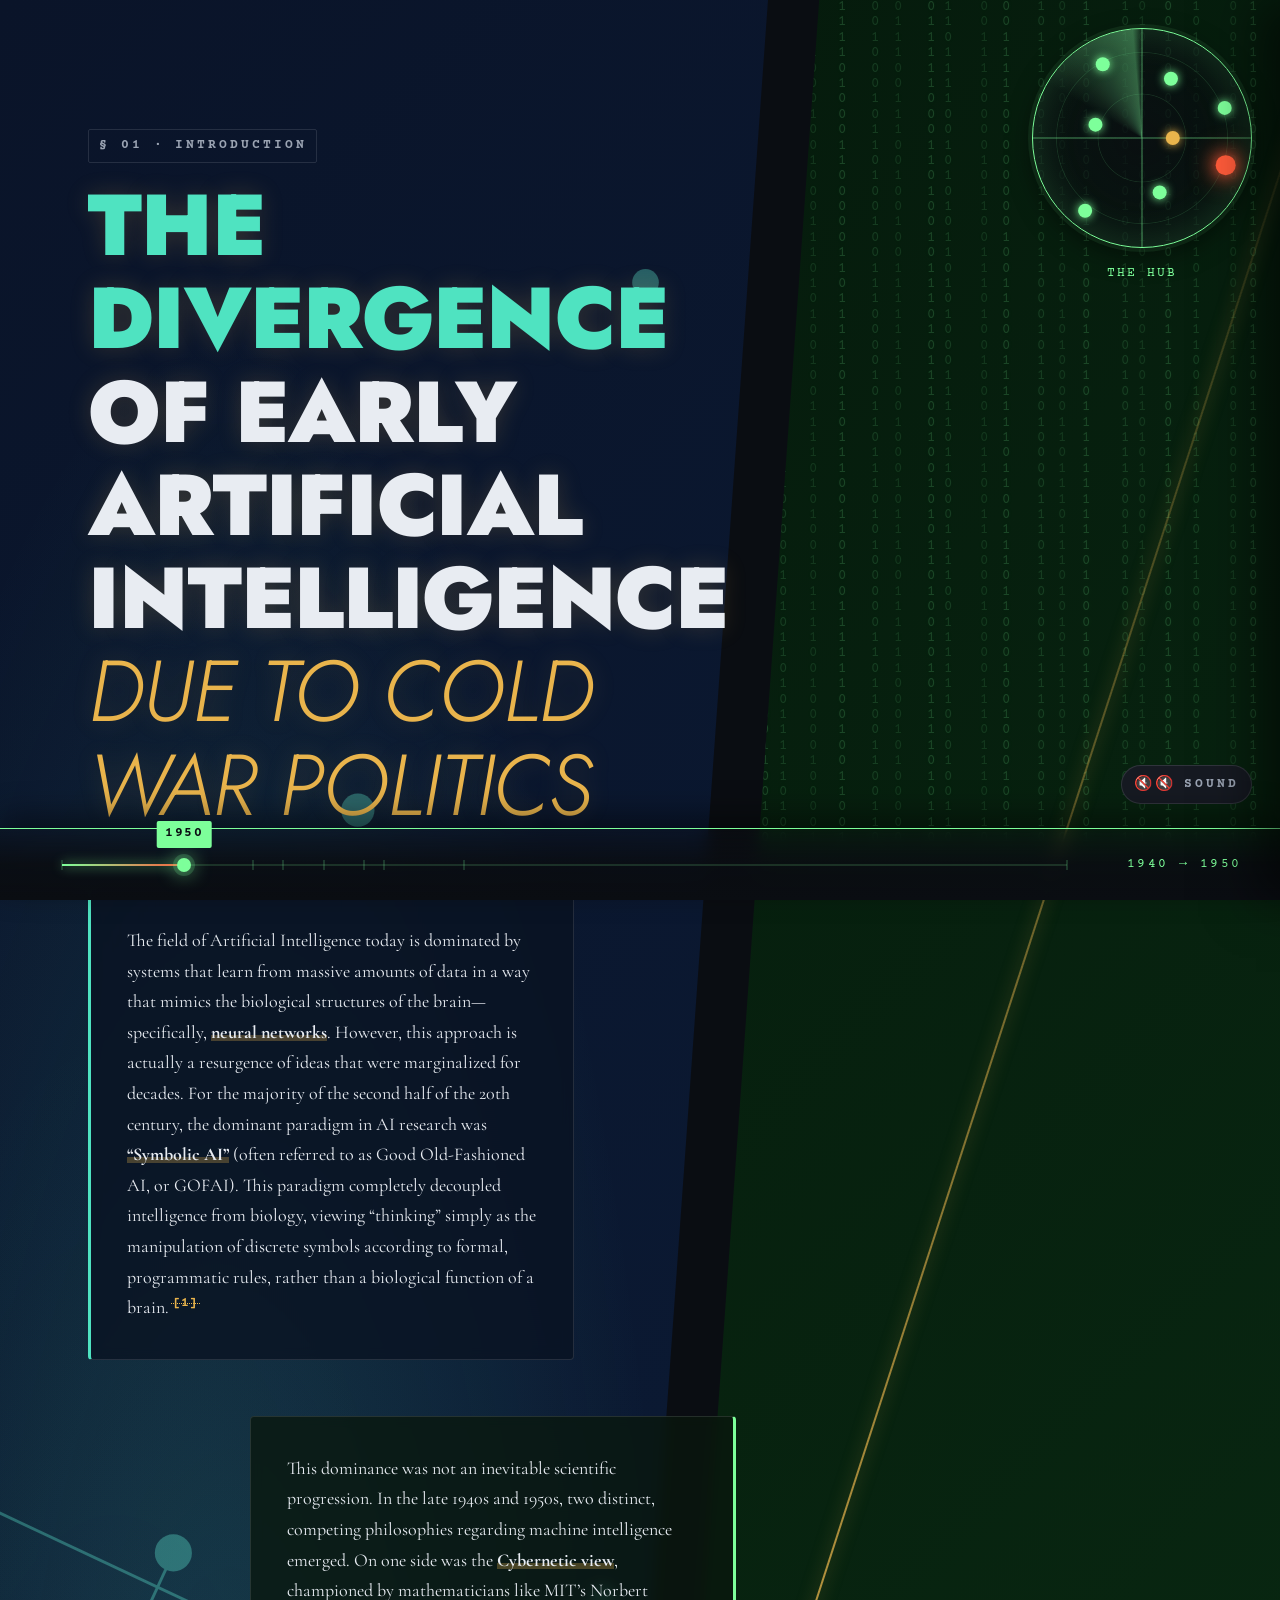
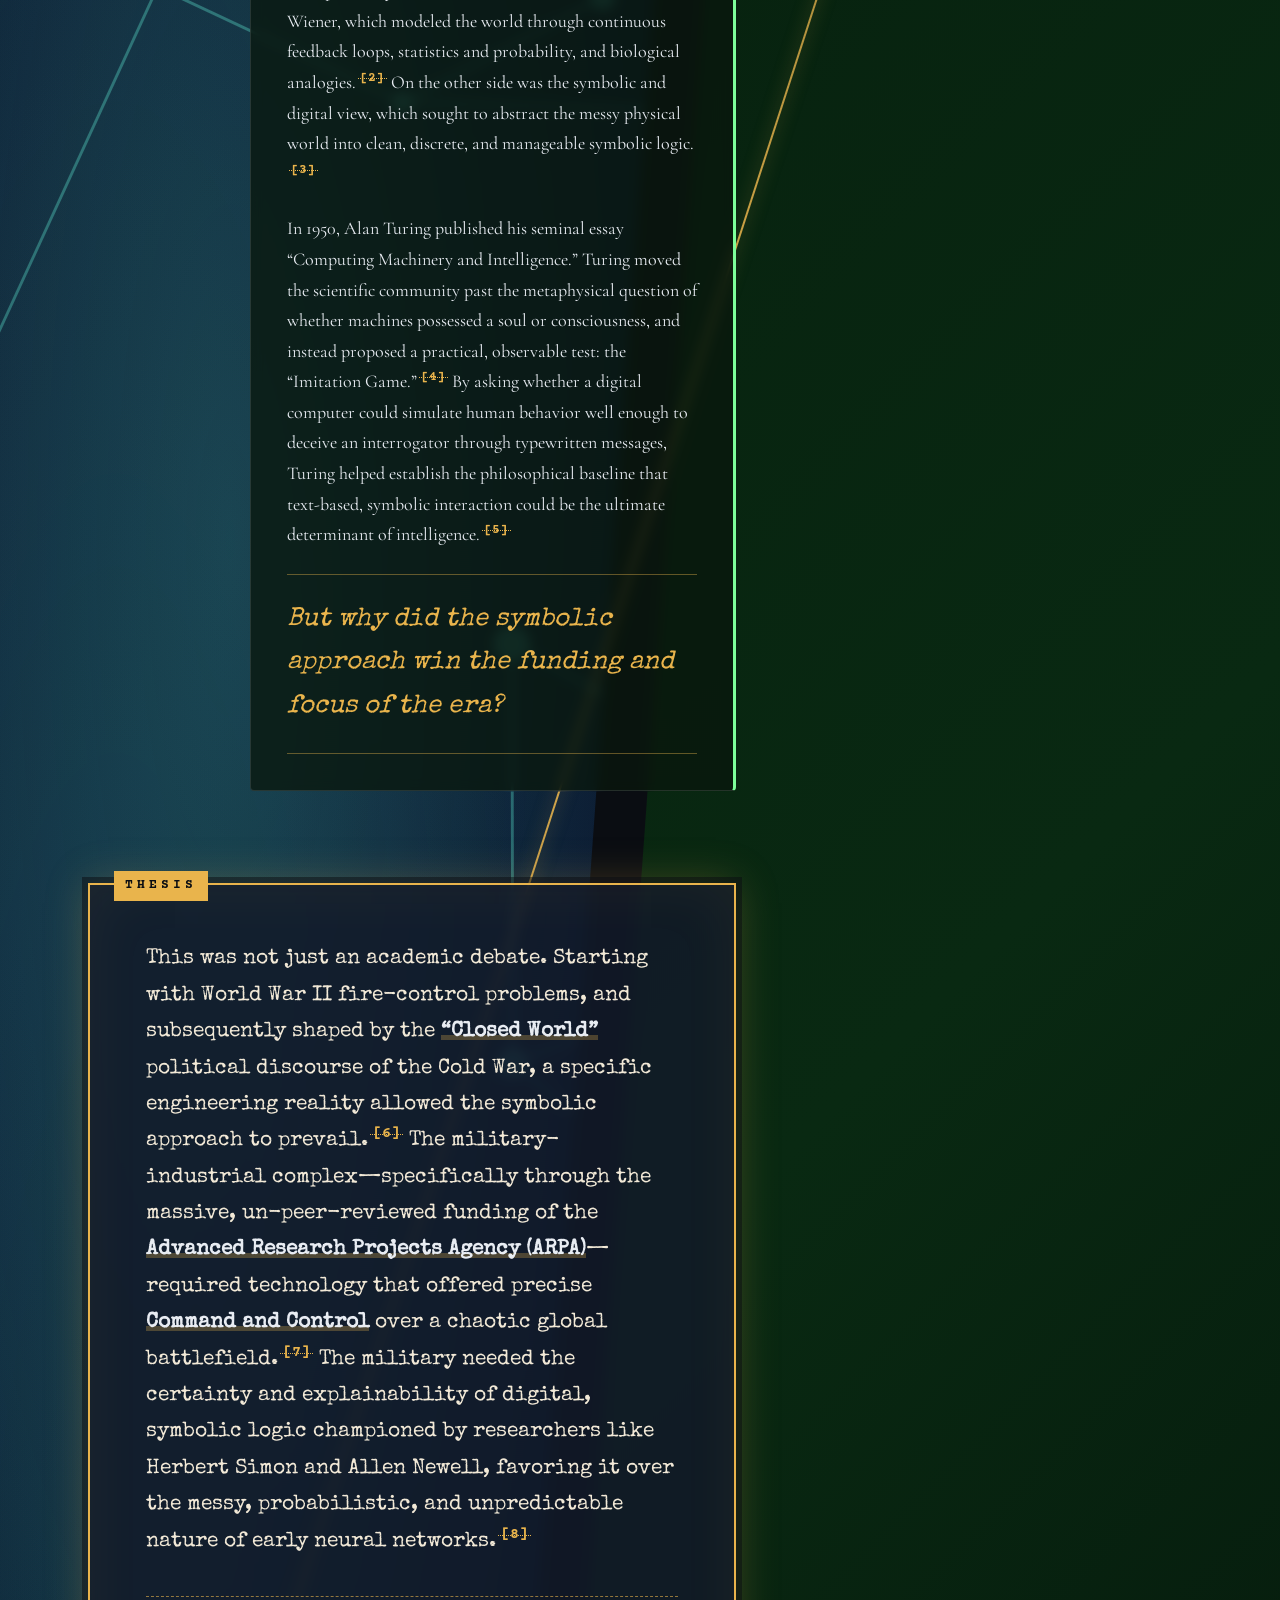
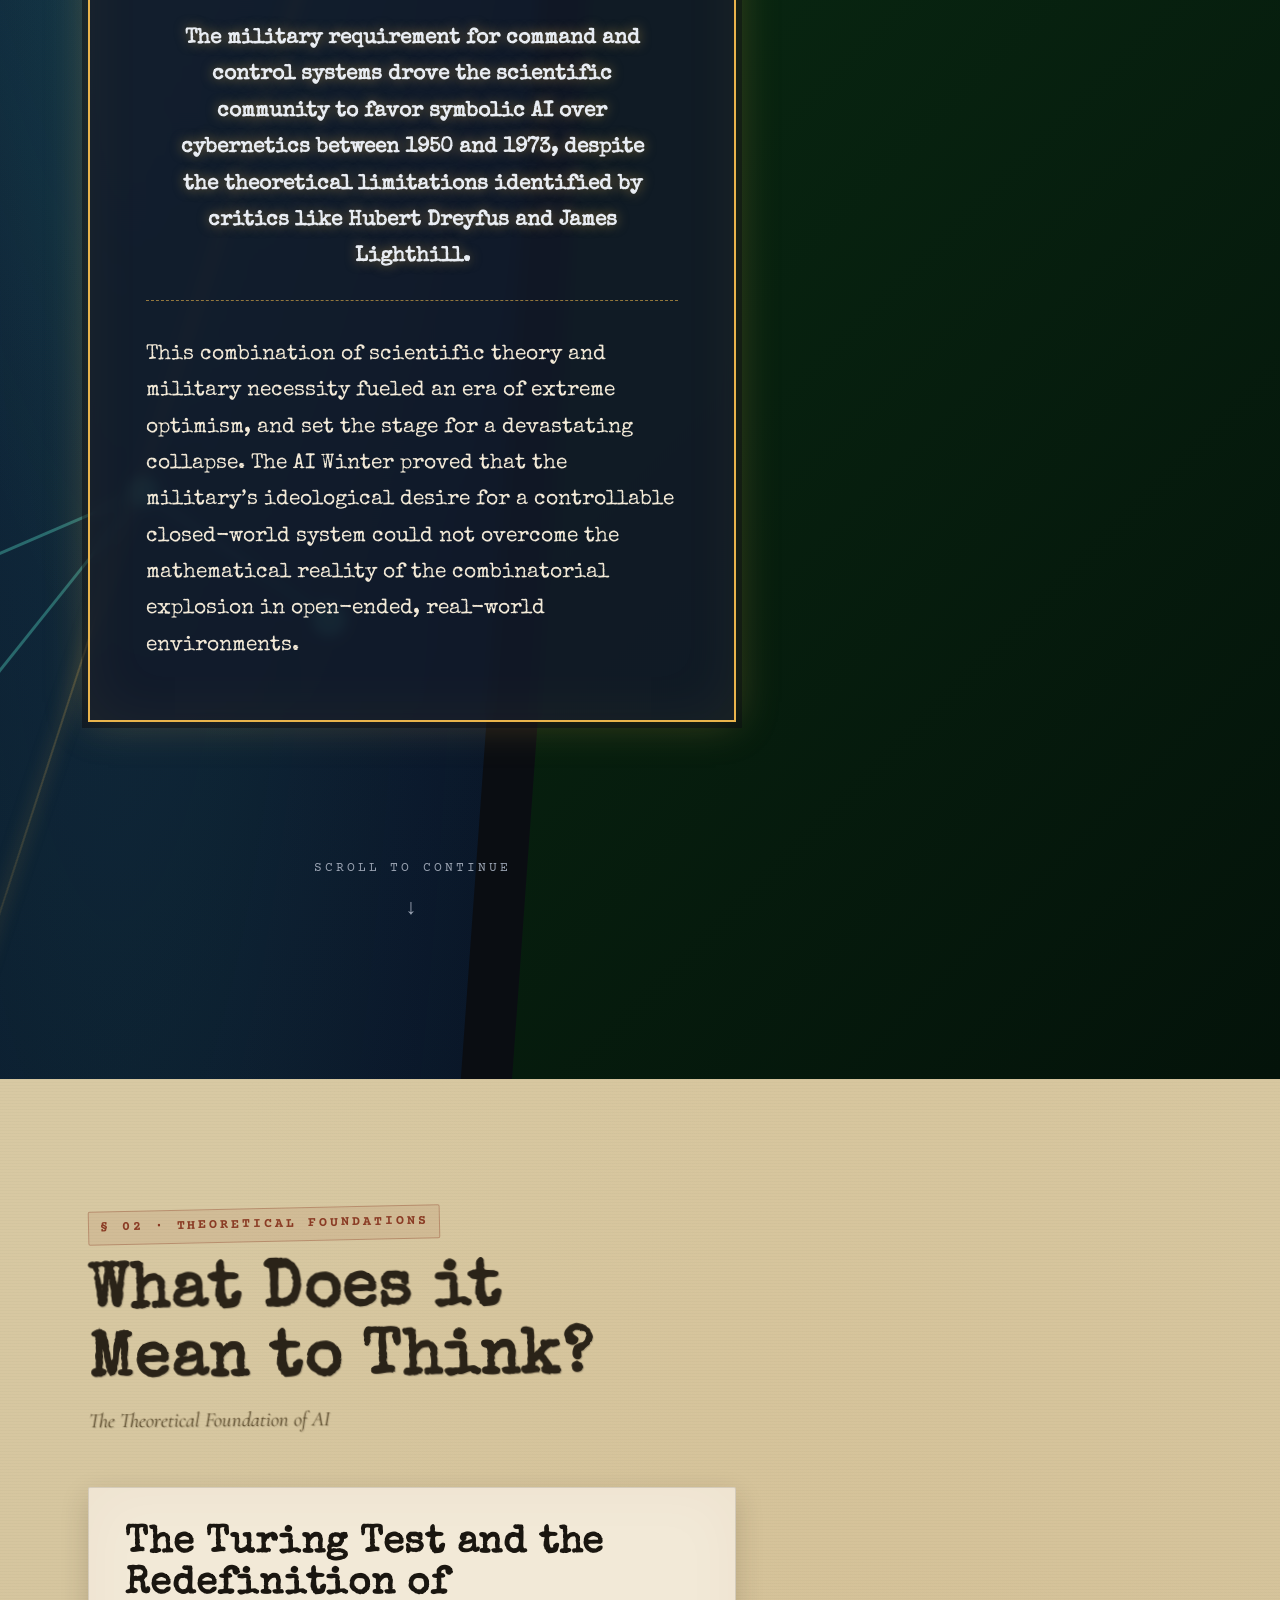
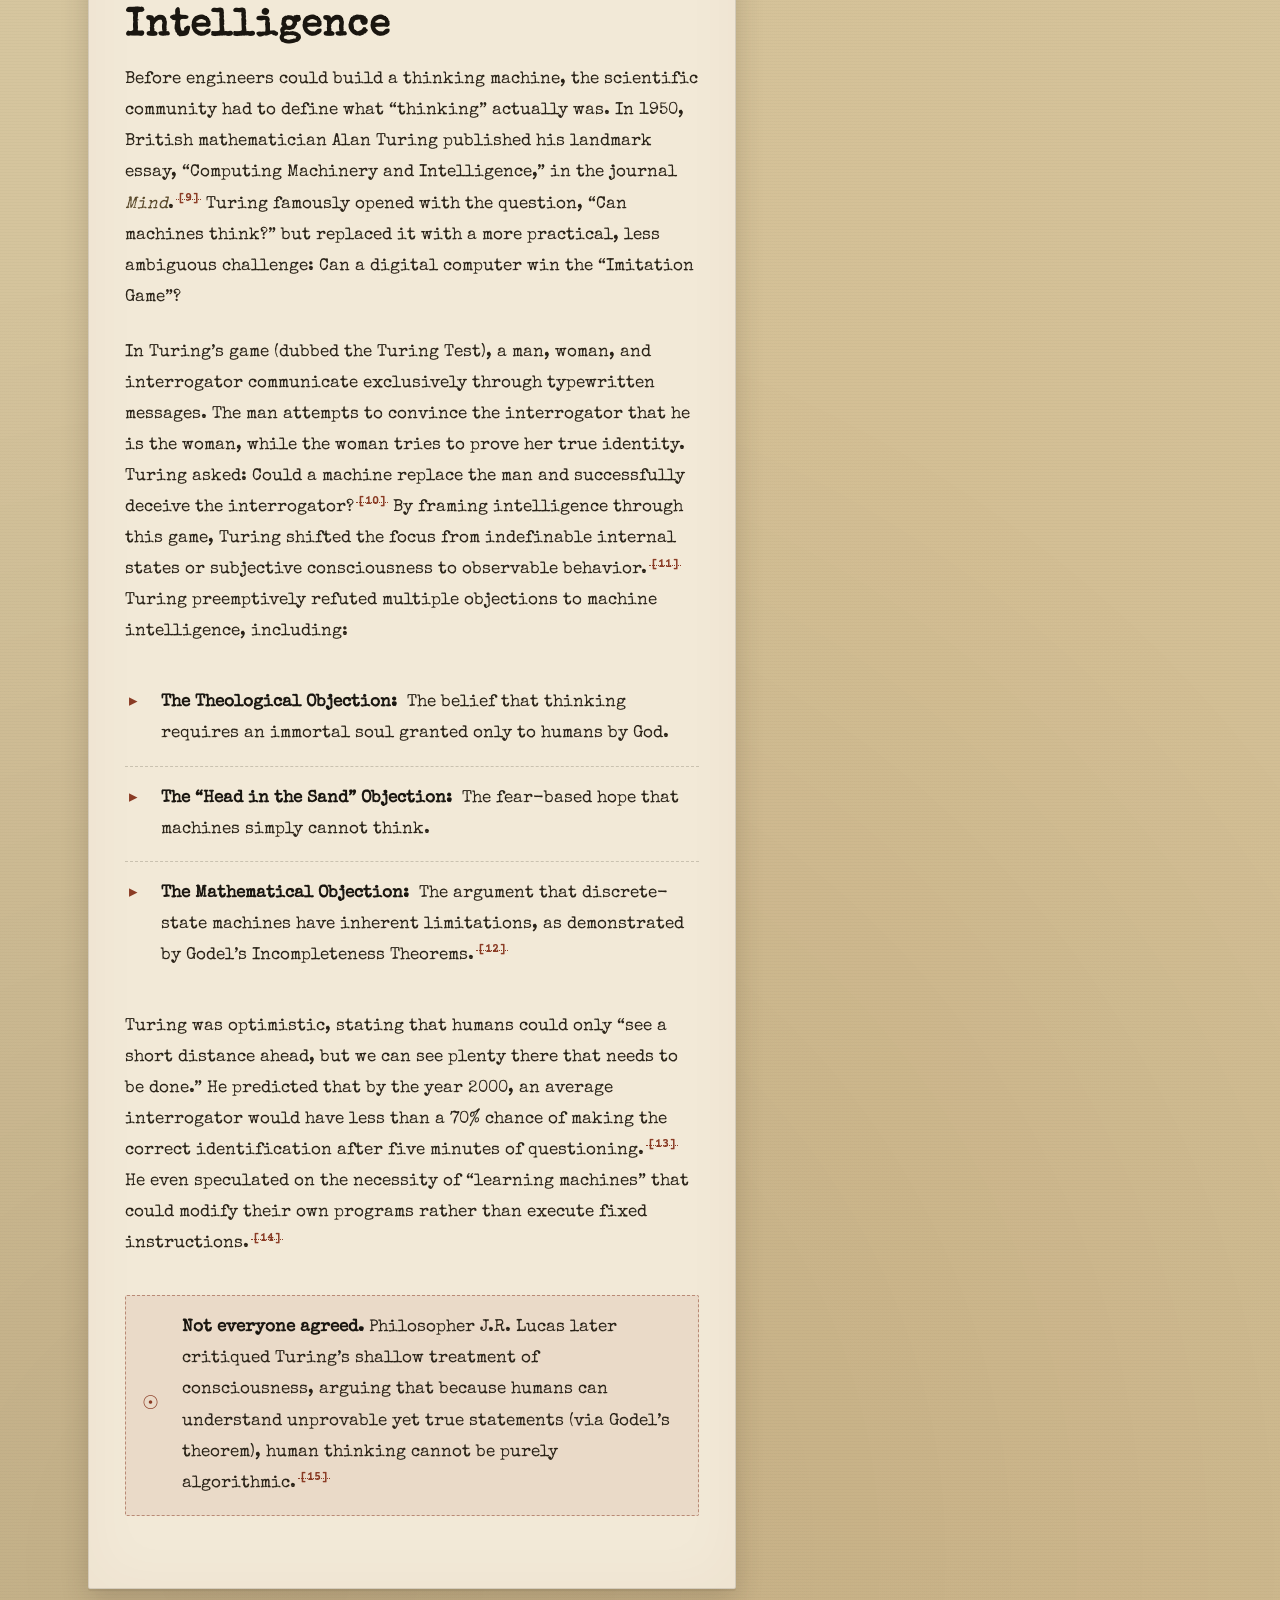
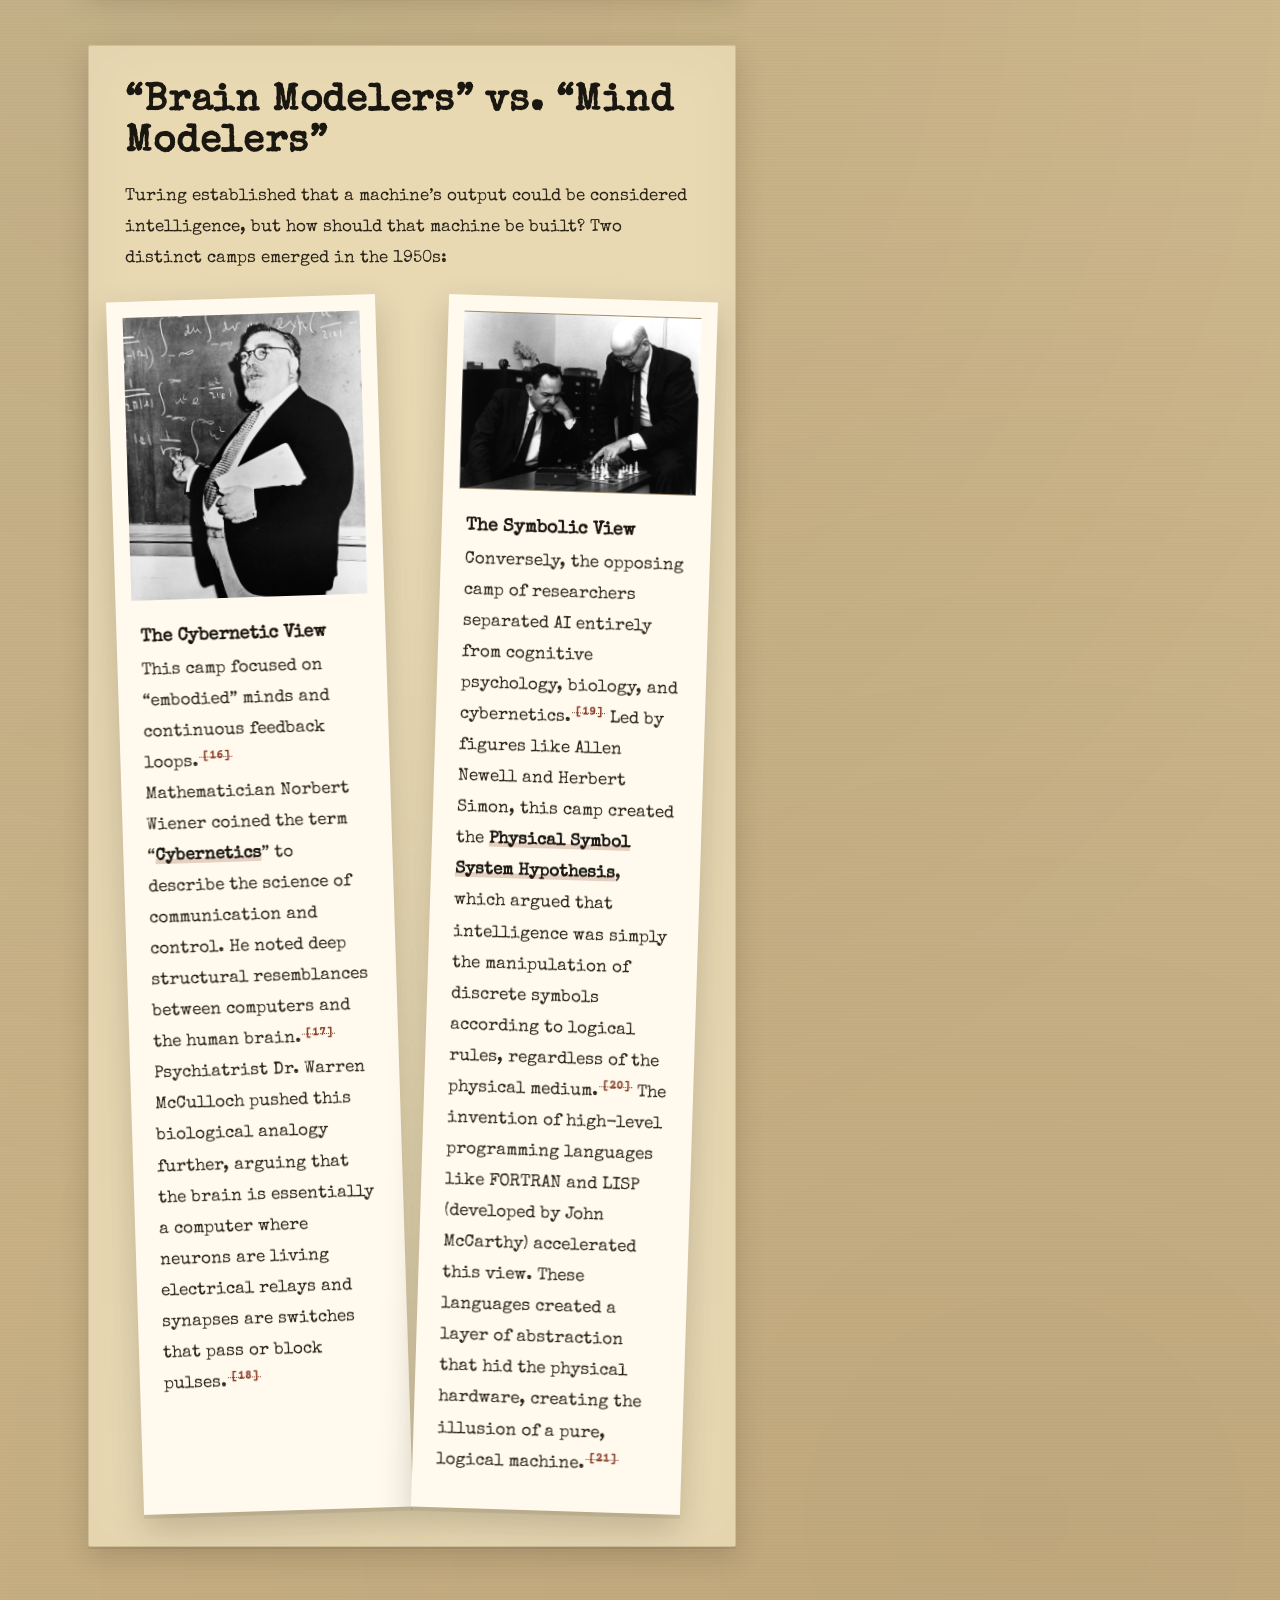
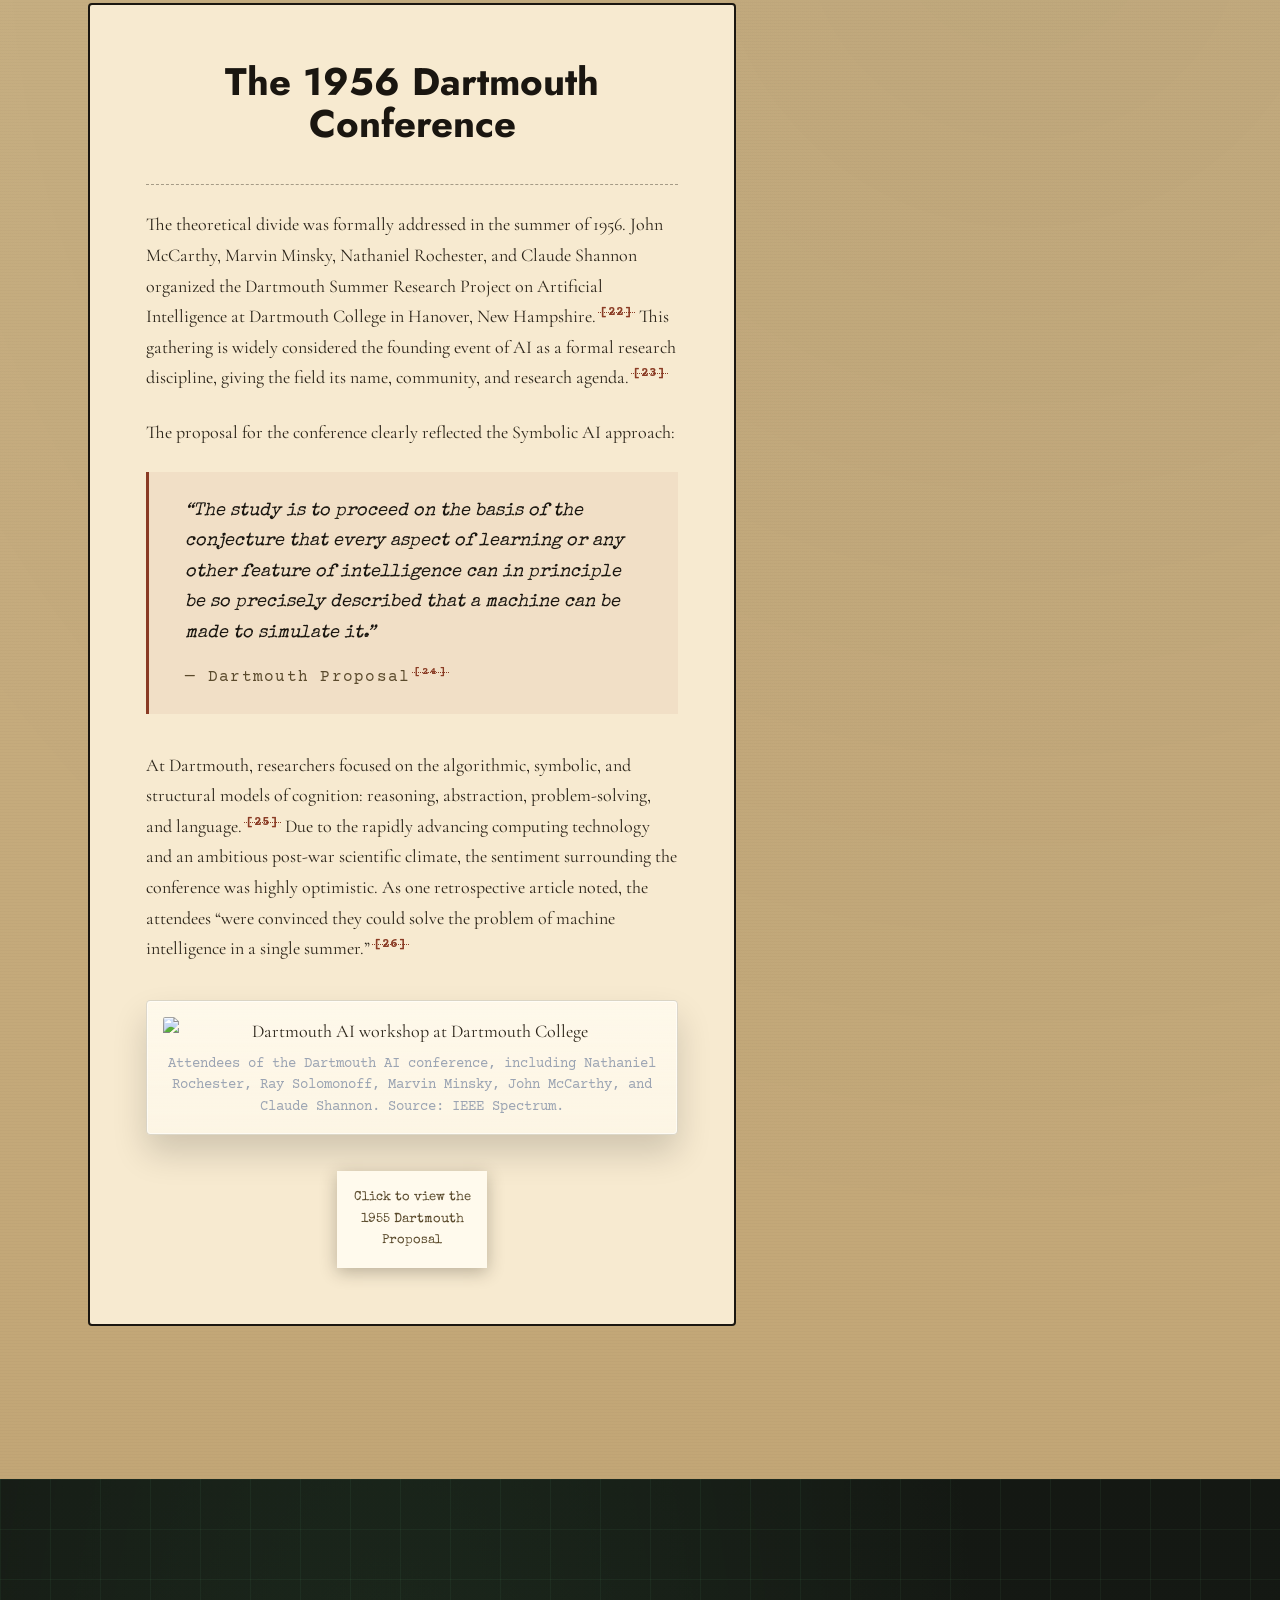
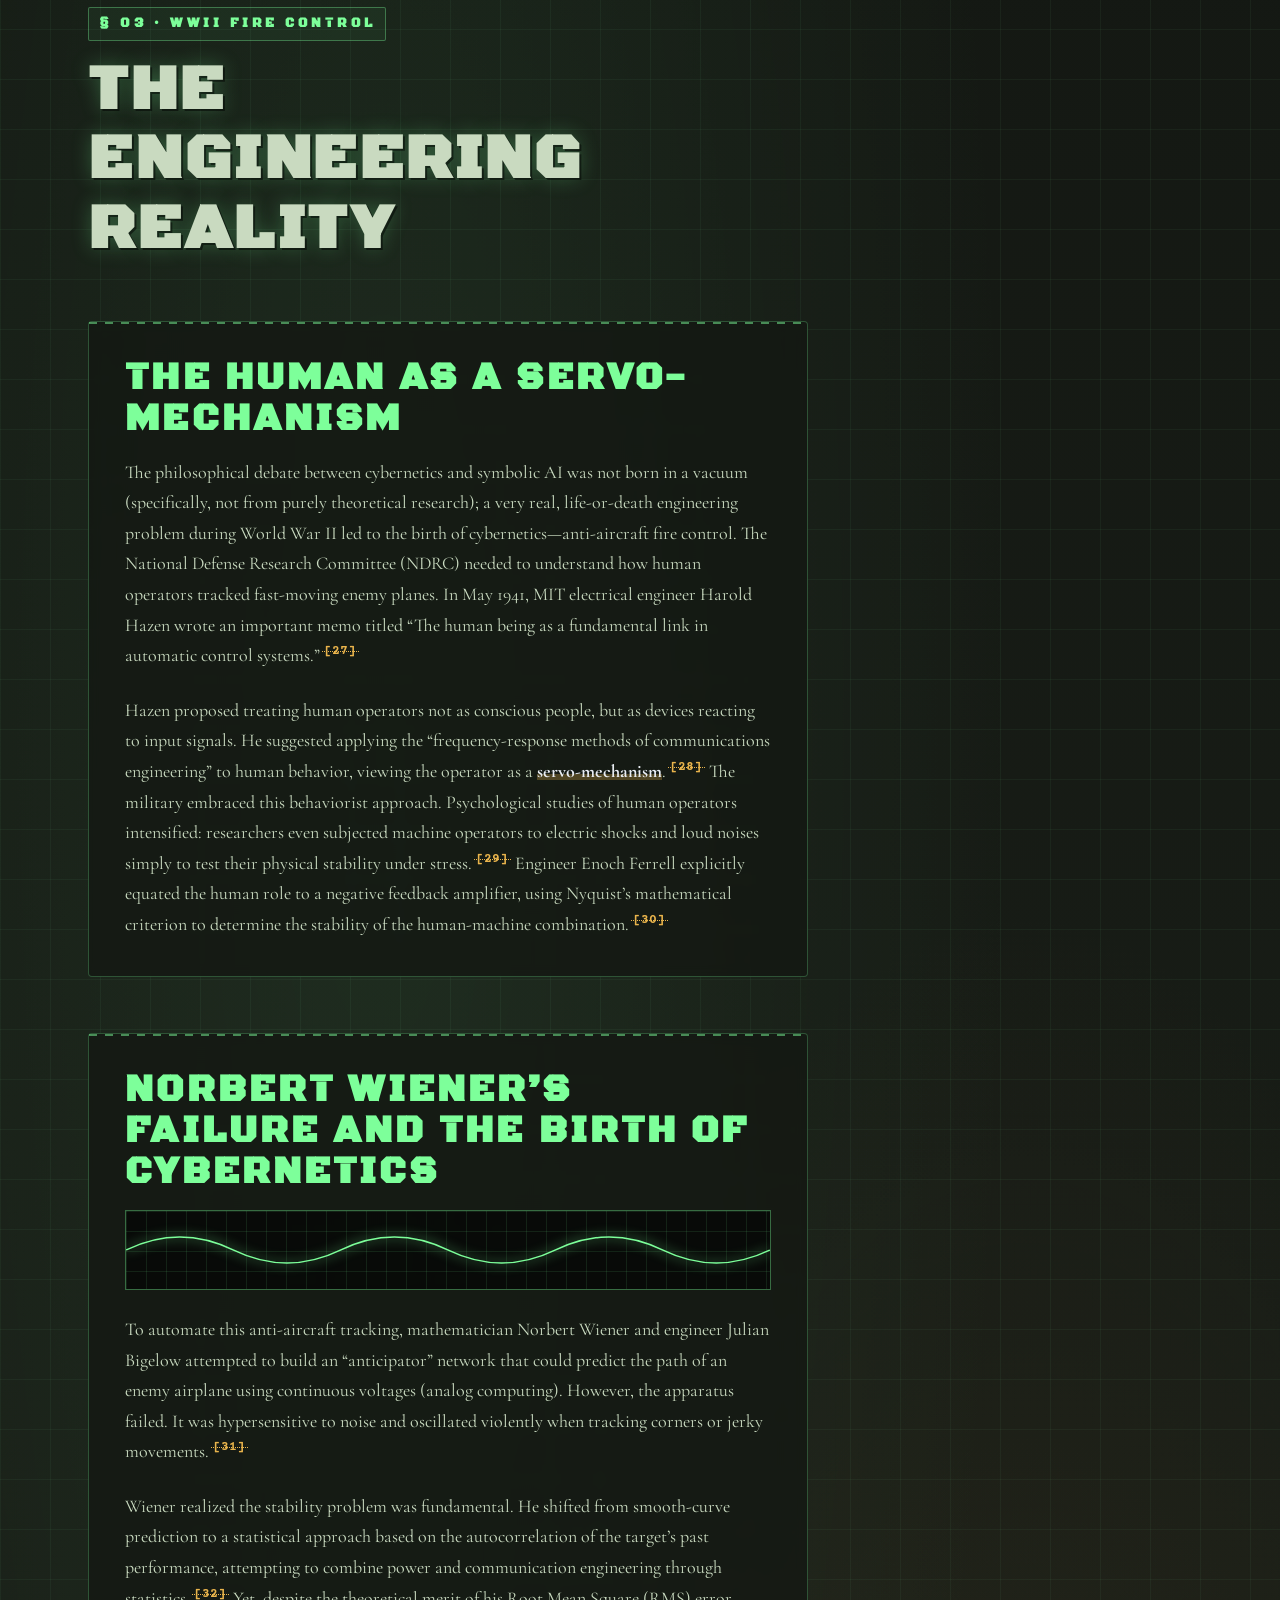
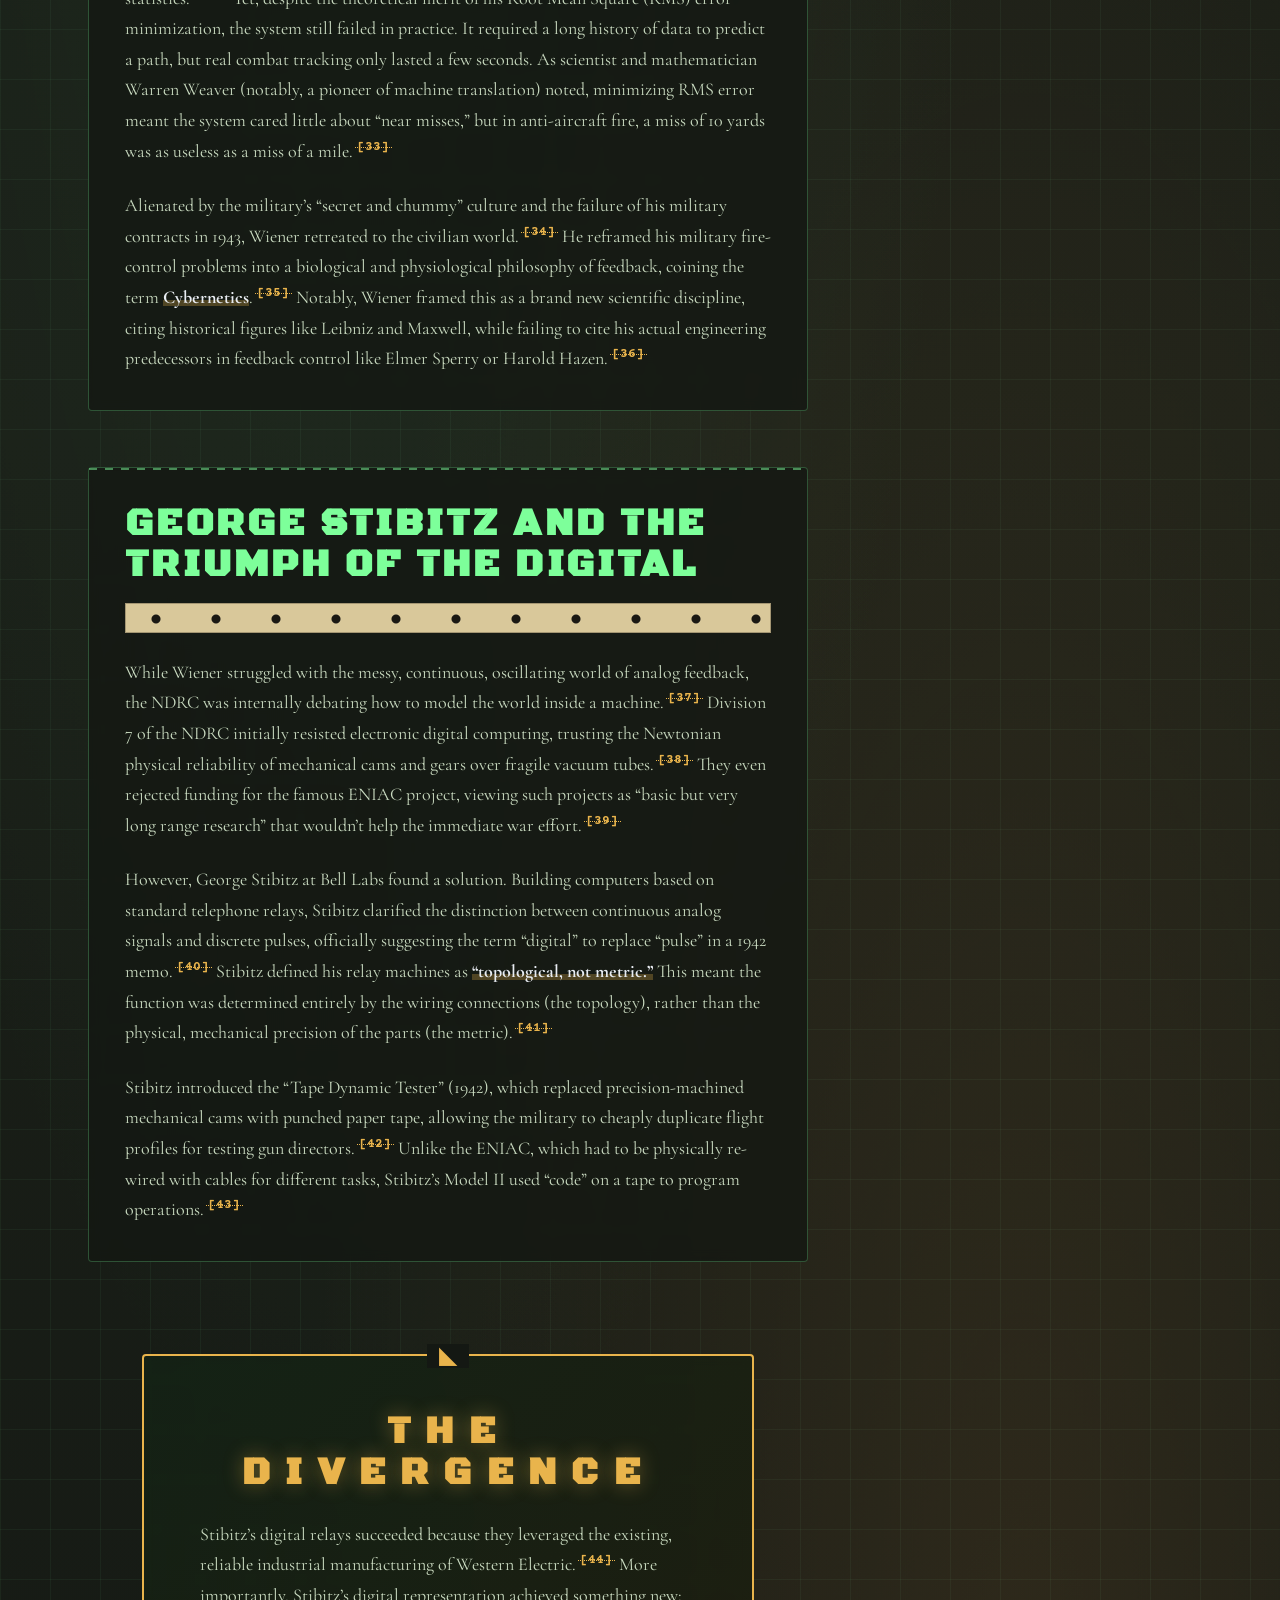
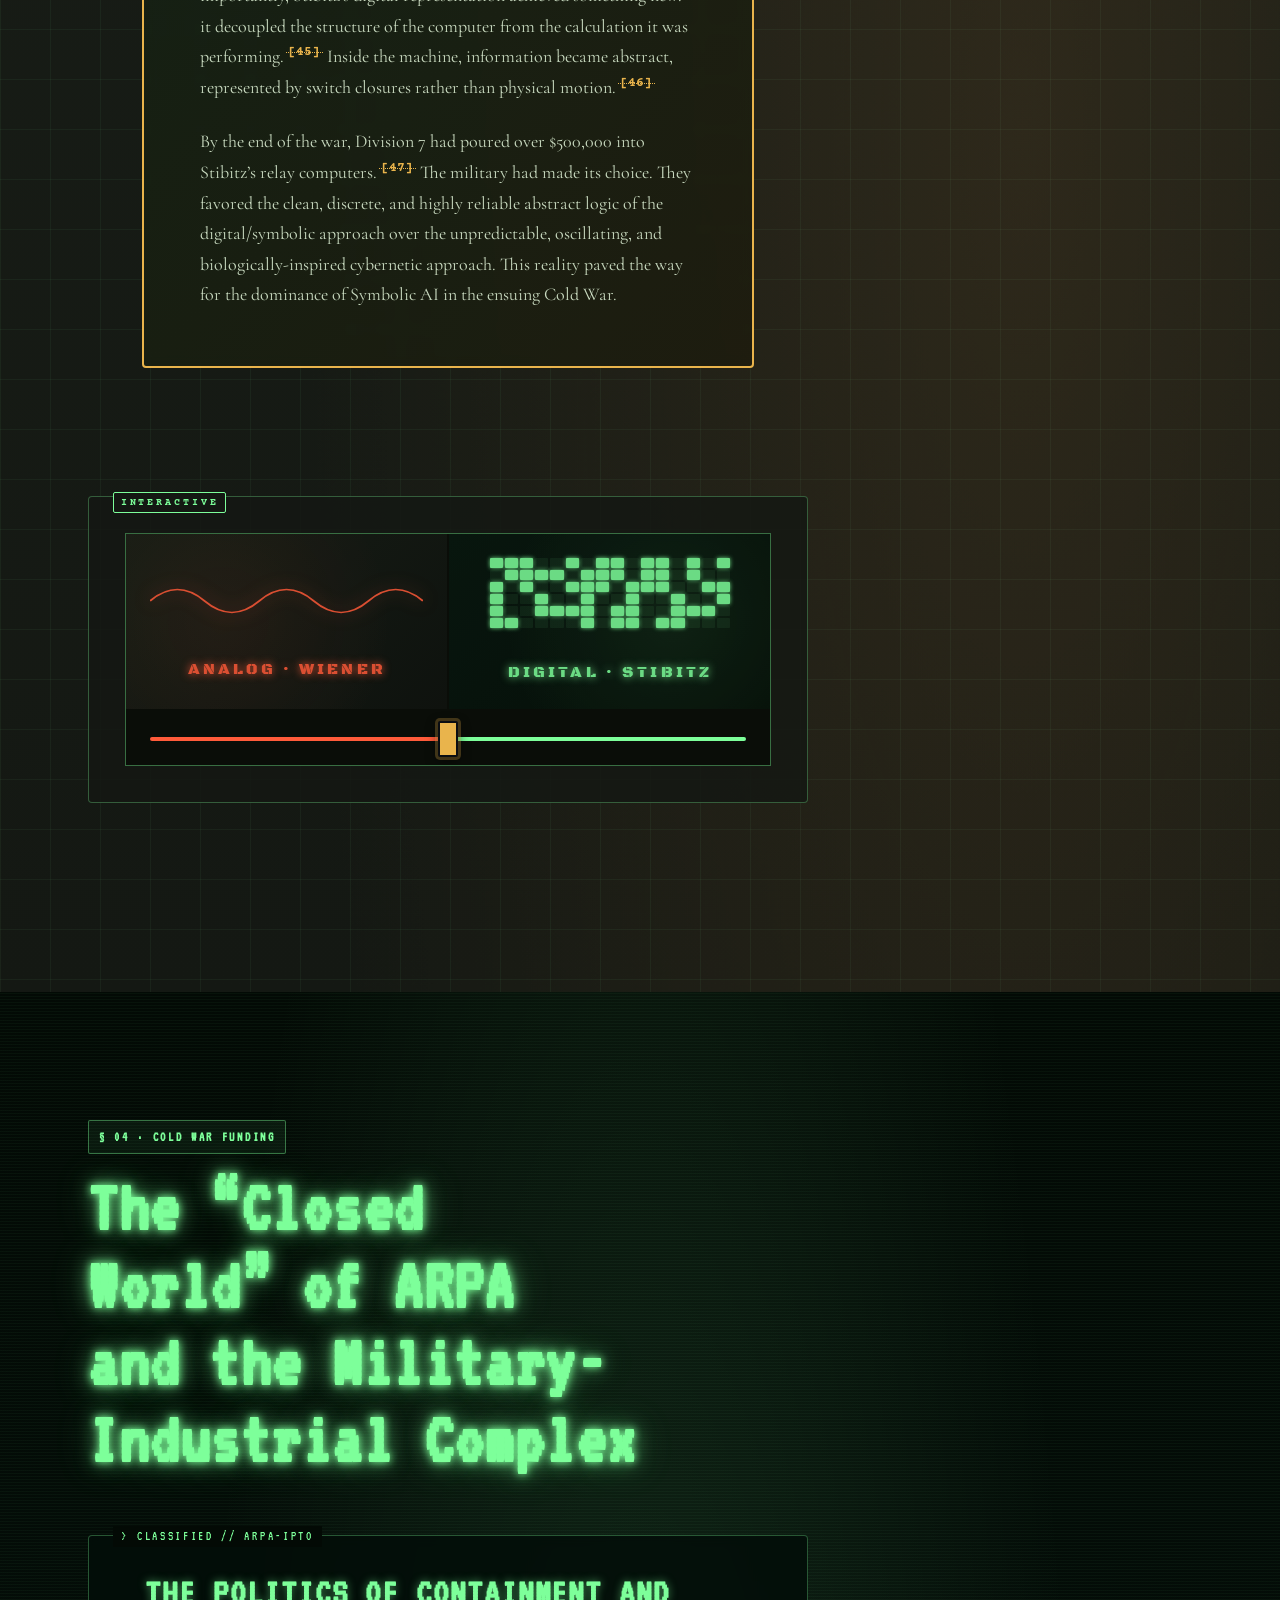
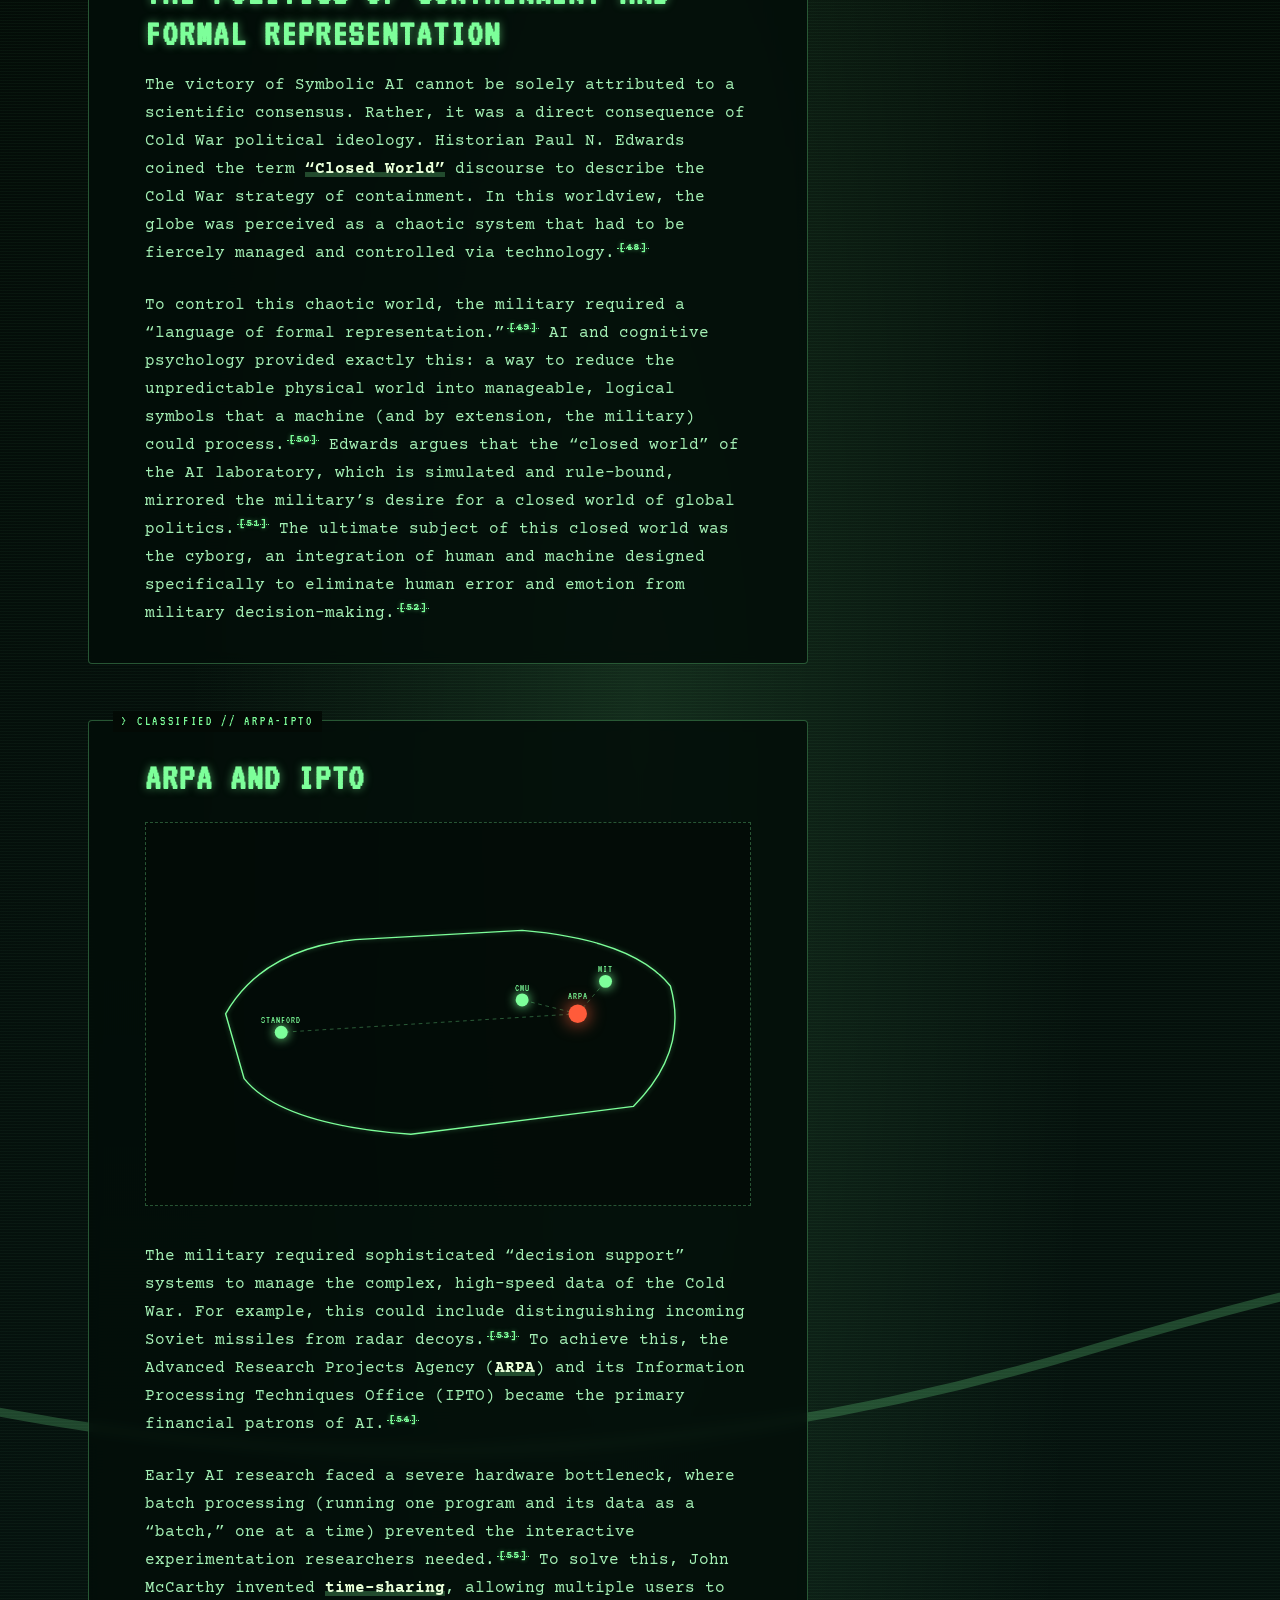
==== commit 4b2be08e: "commit" ====
--- a/index.html
+++ b/index.html
@@ -225,7 +225,7 @@
                             Turing established that a machine&rsquo;s output could be considered intelligence, but how should that machine be built? Two distinct camps emerged in the 1950s:
                         </p>
                         <div class="polaroid-row">
-                            <figure class="polaroid polaroid--left">
+                            <figure class="polaroid polaroid--left image-cite" aria-label="Show source for Norbert Wiener image" data-ref="img-wiener" data-citation="The Editors of Encyclopaedia Britannica. ‘Norbert Wiener.’ Photograph. Encyclopædia Britannica. Accessed April 26, 2026. https://www.britannica.com/biography/Norbert-Wiener.">
                                 <div class="polaroid-image">
                                     <img src="Norbert-Wiener.webp" alt="Norbert Wiener">
                                 </div>
@@ -236,7 +236,7 @@
                                     </p>
                                 </figcaption>
                             </figure>
-                            <figure class="polaroid polaroid--right">
+                            <figure class="polaroid polaroid--right image-cite" aria-label="Show source for Newell and Simon image" data-ref="img-simon-newell" data-citation="Rodriguez, Jesus. ‘Herbert Simon (left) and Allen Newell (right).’ Photograph. In ‘A Peek Into AI History: The First AI Program.’ Medium, February 16, 2023. https://medium.com/swlh/a-peak-into-ai-history-the-first-ai-program-38e44e073161.">
                                 <div class="polaroid-image">
                                     <img src="newell_simon.jpg" alt="Newell and Simon">
                                 </div>
@@ -252,7 +252,6 @@
 
                     <article class="text-box text-box--bulletin">
                         <div class="bulletin-header">
-                            <span class="bulletin-stamp">OFFICIAL BULLETIN</span>
                             <h3 class="sub-head">The 1956 Dartmouth Conference</h3>
                         </div>
                         <p>
@@ -270,13 +269,13 @@
                         <p>
                             At Dartmouth, researchers focused on the algorithmic, symbolic, and structural models of cognition: reasoning, abstraction, problem-solving, and language.<sup class="cite" data-ref="s2-25" data-citation="Sandra Peter, &ldquo;AI Was Born at a US Summer Camp 68 Years Ago.&rdquo;">25</sup> Due to the rapidly advancing computing technology and an ambitious post-war scientific climate, the sentiment surrounding the conference was highly optimistic. As one retrospective article noted, the attendees &ldquo;were convinced they could solve the problem of machine intelligence in a single summer.&rdquo;<sup class="cite" data-ref="s2-26" data-citation="Sandra Peter, &ldquo;AI Was Born at a US Summer Camp 68 Years Ago.&rdquo;">26</sup>
                         </p>
+                        <figure class="section-image section-image--bulletin image-cite" aria-label="Show source for Dartmouth conference image" data-ref="img-dartmouth" data-citation="The Minsky Family. ‘Organizers and Participants of the 1956 Dartmouth AI Workshop in Front of Dartmouth Hall.’ Photograph. In Grace Solomonoff, ‘The Meeting of the Minds That Launched AI.’ IEEE Spectrum, May 6, 2023. https://spectrum.ieee.org/dartmouth-ai-workshop.">
+                            <img src="https://assets.rbl.ms/33603728/origin.jpg" alt="Dartmouth AI workshop at Dartmouth College" loading="lazy" />
+                            <figcaption>Attendees of the Dartmouth AI conference, including Nathaniel Rochester, Ray Solomonoff, Marvin Minsky, John McCarthy, and Claude Shannon. Source: IEEE Spectrum.</figcaption>
+                        </figure>
 
                         <!-- Primary source zoom -->
                         <button class="primary-source-thumb" data-source="dartmouth-proposal">
-                            <!-- MEDIA NEEDED: /assets/images/dartmouth-proposal-1955.pdf-thumb.png -->
-                            <div class="thumb-image">
-                                <span class="media-tag">[ 1955 Proposal &mdash; placeholder ]</span>
-                            </div>
                             <span class="thumb-label">Click to view the 1955 Dartmouth Proposal</span>
                         </button>
                     </article>
@@ -515,14 +514,9 @@
                     <article class="text-box text-box--newsprint">
                         <h3 class="sub-head sub-head--newspaper">&ldquo;Mechanical Eve&rdquo;</h3>
 
-                        <!-- Clickable Time magazine cover -->
-                        <button class="primary-source-thumb primary-source-thumb--mag" data-source="time-mag-1950">
-                            <!-- MEDIA NEEDED: /assets/images/time-mag-cover-1950.jpg -->
-                            <div class="thumb-image thumb-image--mag">
-                                <span class="media-tag">[ Time &mdash; Jan 23, 1950 placeholder ]</span>
-                            </div>
-                            <span class="thumb-label">Click to enlarge cover &amp; read quotes</span>
-                        </button>
+                        <a class="primary-source-link primary-source-link--mag" href="https://time.com/archive/6796057/science-the-thinking-machine-2/" target="_blank" rel="noreferrer noopener">
+                            <span class="thumb-label">Click to read the TIME article</span>
+                        </a>
 
                         <p>
                             The public&rsquo;s introduction to AI elicited both awe and anxiety. In 1950, <em>Time</em> magazine published a cover story on the state of computing, framing machines as the dawn of a new era. The magazine described the Harvard Mark I (nicknamed &ldquo;Bessie&rdquo;), describing the 760,000-part machine as a &ldquo;mechanical Eve&rdquo; that proved the viability of large-scale autonomous computing.<sup class="cite" data-ref="s5-66" data-citation="&ldquo;Science: The Thinking Machine,&rdquo; Time, January 23, 1950.">66</sup> To illustrate the speed gap, <em>Time</em> noted that a 290-page book of mathematical tables, which would take a human years to calculate, took the Mark I just twelve days.<sup class="cite" data-ref="s5-67" data-citation="&ldquo;Science: The Thinking Machine,&rdquo; Time, January 23, 1950.">67</sup>
@@ -538,13 +532,9 @@
                     <article class="text-box text-box--newsprint">
                         <h3 class="sub-head sub-head--newspaper">The Perceptron</h3>
 
-                        <button class="primary-source-thumb primary-source-thumb--newspaper" data-source="nyt-perceptron-1958">
-                            <!-- MEDIA NEEDED: /assets/images/nyt-perceptron-1958.png -->
-                            <div class="thumb-image thumb-image--newspaper">
-                                <span class="media-tag">[ NYT, July 7, 1958 placeholder ]</span>
-                            </div>
-                            <span class="thumb-label">&ldquo;New Navy Device Learns By Doing&rdquo;</span>
-                        </button>
+                        <a class="primary-source-link primary-source-link--newspaper" href="https://timesmachine.nytimes.com/timesmachine/1958/07/08/83417341.html?pageNumber=25" target="_blank" rel="noreferrer noopener">
+                            <span class="thumb-label">Click to read the New York Times article</span>
+                        </a>
 
                         <p>
                             As the decade progressed, specific engineering achievements were spun into sci-fi prophecies. On July 7, 1958, <em>The New York Times</em> reported on the U.S. Navy&rsquo;s unveiling of the &ldquo;<span class="glossary-term" data-term="perceptron">Perceptron</span>,&rdquo; designed by Cornell psychologist Dr. Frank Rosenblatt.<sup class="cite" data-ref="s5-73" data-citation="United Press International, &ldquo;New Navy Device Learns By Doing,&rdquo; The New York Times, July 7, 1958.">73</sup>
@@ -571,8 +561,9 @@
                                         src="about:blank"
                                         data-base="https://www.youtube.com/embed/cvOTKFXpvKA"
                                         title="The Thinking Machine (1961 CBS documentary)"
-                                        allow="accelerometer; autoplay; clipboard-write; encrypted-media; gyroscope; picture-in-picture"
+                                        allow="accelerometer; autoplay; clipboard-write; encrypted-media; gyroscope; picture-in-picture; fullscreen"
                                         allowfullscreen
+                                        loading="lazy"
                                         hidden
                                     ></iframe>
                                 </div>
@@ -609,7 +600,6 @@
 
                     <article class="text-box corporate-memo">
                         <div class="memo-header">
-                            <span class="memo-kicker">INTEROFFICE MEMORANDUM</span>
                             <h3 class="sub-head">The Economic Promises of Automation</h3>
                         </div>
                         <p>
@@ -658,17 +648,23 @@
 
                     <article class="text-box text-box--memo">
                         <h3 class="sub-head sub-head--chiseled">Theoretical Critiques</h3>
-
-                        <!-- Combinatorial Explosion Simulator -->
-                        <div class="explosion-sim" aria-label="Combinatorial Explosion Simulator">
-                            <div class="explosion-stage" id="explosion-stage">
-                                <canvas id="explosion-canvas" width="560" height="260"></canvas>
-                                <div class="intractable-overlay" id="intractable-overlay">INTRACTABLE</div>
-                            </div>
-                            <div class="explosion-controls">
-                                <button id="add-variable" type="button">+ ADD VARIABLE</button>
-                                <button id="reset-explosion" type="button">RESET</button>
-                                <span class="variable-count">Variables: <span id="variable-count-num">0</span></span>
+                        <div class="section-6-widget-row">
+<figure class="section-image section-image--portrait image-cite" aria-label="Show source for Hubert Dreyfus image" data-ref="img-dreyfus" data-citation="Anwar, Yasmin. ‘Hubert Dreyfus, 1974.’ Photograph. In ‘Hubert Dreyfus, Preeminent Philosopher and AI Critic, Dies at 87.’ Berkeley News, April 24, 2017. https://news.berkeley.edu/2017/04/24/hubert-dreyfus/.">
+                                <img src="https://news.berkeley.edu/wp-content/uploads/2017/04/DreyfusTree400.jpg" alt="Hubert Dreyfus" loading="lazy" />
+                                <figcaption>Hubert Dreyfus. Source: UC Berkeley News.</figcaption>
+                            </figure>
+
+                            <!-- Combinatorial Explosion Simulator -->
+                            <div class="explosion-sim" aria-label="Combinatorial Explosion Simulator">
+                                <div class="explosion-stage" id="explosion-stage">
+                                    <canvas id="explosion-canvas" width="560" height="260"></canvas>
+                                    <div class="intractable-overlay" id="intractable-overlay">INTRACTABLE</div>
+                                </div>
+                                <div class="explosion-controls">
+                                    <button id="add-variable" type="button">+ ADD VARIABLE</button>
+                                    <button id="reset-explosion" type="button">RESET</button>
+                                    <span class="variable-count">Variables: <span id="variable-count-num">0</span></span>
+                                </div>
                             </div>
                         </div>
 
@@ -679,8 +675,12 @@
 
                     <article class="text-box text-box--memo winter-final">
                         <h3 class="sub-head sub-head--chiseled">The Lighthill Report and the First AI Winter</h3>
-                        <p>
-                            The bubble finally burst in 1973. Commissioned by the British Science Research Council to evaluate the state of the field, Sir James Lighthill released a highly critical report that fundamentally dismantled the optimism of AI.<sup class="cite" data-ref="s6-98" data-citation="James Lighthill, &ldquo;Part I: Artificial Intelligence: A General Survey,&rdquo; in Artificial Intelligence: A Paper Symposium (London: Science Research Council, 1972), 2, 10.">98</sup> Lighthill&rsquo;s report identified the combinatorial explosion problem: as variables in real-world environments increased, the computational power required to process them with symbolic logic grew exponentially, making general-purpose AI completely intractable for the computing power of the era.<sup class="cite" data-ref="s6-99" data-citation="Lighthill, &ldquo;Part I: Artificial Intelligence: A General Survey,&rdquo; 10.">99</sup>
+                        <figure class="section-image section-image--portrait section-image--portrait-float image-cite" aria-label="Show source for James Lighthill image" data-ref="img-lighthill" data-citation="Rice, Adrian. ‘Michael James Lighthill.’ Photograph. In ‘Michael James Lighthill.’ The First Century of the International Commission on Mathematical Instruction (1908–2008). Università di Torino. Last updated March 27, 2020. https://www.icmihistory.unito.it/portrait/lighthill.php.">
+                            <img src="https://www.icmihistory.unito.it/portrait/img/Lighthill2.jpeg" alt="James Lighthill" loading="lazy" />
+                            <figcaption>Sir James Lighthill. Source: ICMI History.</figcaption>
+                        </figure>
+                        <p>
+                            The bubble finally burst in 1973. Commissioned by the British Science Research Council to evaluate the state of the field, Sir James Lighthill released a highly critical report that helped dismantle the optimism of AI.<sup class="cite" data-ref="s6-98" data-citation="James Lighthill, &ldquo;Part I: Artificial Intelligence: A General Survey,&rdquo; in Artificial Intelligence: A Paper Symposium (London: Science Research Council, 1972), 2, 10.">98</sup> Lighthill&rsquo;s report identified the combinatorial explosion problem: as variables in real-world environments increased, the computational power required to process them with symbolic logic grew exponentially, making general-purpose AI completely intractable for the computing power of the era.<sup class="cite" data-ref="s6-99" data-citation="Lighthill, &ldquo;Part I: Artificial Intelligence: A General Survey,&rdquo; 10.">99</sup>
                         </p>
                         <p>Lighthill separated AI research into three categories:</p>
                         <ul class="lighthill-categories">
@@ -689,7 +689,7 @@
                             <li><strong>Category B:</strong> The &ldquo;Bridge&rdquo; of general-purpose robots/systems (which Lighthill declared a profound failure).<sup class="cite" data-ref="s6-100" data-citation="Lighthill, &ldquo;Part I: Artificial Intelligence: A General Survey,&rdquo; 2.">100</sup></li>
                         </ul>
                         <p>
-                            Lighthill advised funding to be pulled from Category B, dismantling the prior justification for ARPA and government funding of general AI.<sup class="cite" data-ref="s6-101" data-citation="Lighthill, &ldquo;Part I: Artificial Intelligence: A General Survey,&rdquo; 20.">101</sup> The resulting massive reduction in financial support effectively froze AI research, moving the field into what is now historically known as the first AI Winter.
+                            Lighthill advised funding to be pulled from Category B, dismantling the prior justification for ARPA and government funding of general AI.<sup class="cite" data-ref="s6-101" data-citation="Lighthill, &ldquo;Part I: Artificial Intelligence: A General Survey,&rdquo; 20.">101</sup> The resulting massive reduction in financial support (the Lighthill Report was one of several major factors) effectively froze AI research, moving the field into what is now historically known as the first AI Winter.
                         </p>
                     </article>
                 </div>
@@ -811,7 +811,7 @@
                         <a href="bibliography.html" class="to-archive-link">
                             <span class="to-archive-kicker">&rarr;</span>
                             Enter The Archives
-                            <span class="to-archive-sub">annotated bibliography &amp; image credits</span>
+                            <span class="to-archive-sub">annotated bibliography</span>
                         </a>
                     </div>
                 </div>
--- a/css/main.css
+++ b/css/main.css
@@ -245,6 +245,13 @@
 }
 .cite::before { content: '['; }
 .cite::after  { content: ']'; }
+.image-cite {
+    cursor: help;
+}
+.image-cite:focus-visible {
+    outline: 2px solid var(--color-accent-hot);
+    outline-offset: 4px;
+}
 
 /* Glossary term inline style — looks like a bold highlighted link. */
 .glossary-term {
--- a/css/themes.css
+++ b/css/themes.css
@@ -442,7 +442,7 @@
 /* Primary source thumb (Dartmouth proposal) */
 #section-2 .primary-source-thumb {
     display: block;
-    width: 180px;
+    width: 150px;
     margin: var(--space-md) auto 0;
     padding: var(--space-2xs);
     background: #fffaed;
@@ -453,7 +453,8 @@
     transform: scale(1.05) rotate(-1deg);
 }
 #section-2 .primary-source-thumb .thumb-image {
-    aspect-ratio: 8.5 / 11;
+    aspect-ratio: 3 / 4;
+    min-height: 110px;
     background: #e0d5b5;
     display: flex;
     align-items: center;
@@ -1153,6 +1154,31 @@
     text-align: center;
 }
 
+#section-5 .primary-source-link {
+    display: block;
+    max-width: 340px;
+    margin: var(--space-md) auto;
+    padding: calc(var(--space-2xs) + 0.1rem) var(--space-sm);
+    background: #fdf4d1;
+    border: 1px solid #4b3d20;
+    border-radius: 10px;
+    box-shadow: 0 10px 25px rgba(0, 0, 0, 0.18);
+    text-decoration: none;
+    color: #1e160c;
+    text-align: center;
+    transition: transform var(--dur-med) var(--ease-out), box-shadow var(--dur-med) var(--ease-out), background var(--dur-med) var(--ease-out);
+}
+#section-5 .primary-source-link:hover,
+#section-5 .primary-source-link:focus-visible {
+    transform: scale(1.02);
+    box-shadow: 0 10px 24px rgba(0, 0, 0, 0.3);
+}
+#section-5 .primary-source-link .thumb-label {
+    display: block;
+    margin: 0;
+    padding: 0;
+}
+
 /* Vintage TV */
 #section-5 .vintage-tv {
     margin: var(--space-md) 0 var(--space-lg);
@@ -1472,12 +1498,22 @@
 }
 
 /* The explosion simulator container */
+#section-6 .section-6-widget-row {
+    display: flex;
+    align-items: flex-start;
+    gap: var(--space-lg);
+    flex-wrap: wrap;
+    margin-bottom: var(--space-lg);
+}
 #section-6 .explosion-sim {
-    margin: var(--space-md) 0 var(--space-lg);
+    margin: 0;
     padding: var(--space-md);
     background: #060709;
     border: 1px solid var(--color-accent-hot);
     color: #e8ecf2;
+    flex: 1 1 min(42%, 320px);
+    min-width: 300px;
+    max-width: 56rem;
 }
 #section-6 .explosion-stage {
     position: relative;
@@ -1501,8 +1537,9 @@
     color: var(--color-accent-hot);
     font-family: var(--font-modern);
     font-weight: 900;
-    font-size: var(--fs-2xl);
-    letter-spacing: 0.3em;
+    font-size: clamp(1.2rem, 2vw, 1.8rem);
+    letter-spacing: 0.18em;
+    padding: 0 var(--space-sm);
     text-shadow:
         0 0 12px var(--color-accent-hot),
         0 0 24px rgba(255, 91, 58, 0.6);
@@ -1574,6 +1611,65 @@
     color: #7a8090;
 }
 #section-6 .placeholder-tag { color: var(--color-accent-hot); }
+
+/* Shared responsive section images */
+.section-image {
+    margin: var(--space-lg) 0;
+    text-align: center;
+    background: linear-gradient(180deg, rgba(255, 250, 237, 0.9), rgba(255, 250, 237, 0.7));
+    border: 1px solid rgba(26, 22, 14, 0.15);
+    border-radius: calc(var(--radius-md) * 1.1);
+    padding: var(--space-sm);
+    box-shadow:
+        inset 0 0 0 1px rgba(255, 255, 255, 0.55),
+        0 18px 34px rgba(0, 0, 0, 0.16);
+}
+.section-image img {
+    width: 100%;
+    max-width: 760px;
+    height: auto;
+    border-radius: calc(var(--radius-sm) * 1.2);
+    display: block;
+    margin: 0 auto;
+}
+.section-image figcaption {
+    margin-top: var(--space-2xs);
+    font-family: var(--font-mono);
+    font-size: 0.9rem;
+    color: var(--color-ink-muted);
+    line-height: 1.5;
+}
+.section-image--bulletin {
+    max-width: 820px;
+    margin-left: auto;
+    margin-right: auto;
+}
+.section-image--portrait {
+    float: none;
+    width: min(32%, 280px);
+    margin: 0;
+    text-align: left;
+}
+.section-image--portrait.section-image--portrait-float {
+    float: right;
+    width: min(32%, 280px);
+    margin: 0 0 1.4rem var(--space-lg);
+}
+.section-image--portrait img {
+    border-radius: calc(var(--radius-sm) * 1.4);
+}
+.section-image--portrait figcaption {
+    text-align: left;
+    font-size: 0.82rem;
+}
+@media (max-width: 920px) {
+    .section-image--portrait,
+    .section-image--portrait.section-image--portrait-float {
+        float: none;
+        width: 100%;
+        margin: var(--space-lg) auto;
+    }
+}
 
 
 /* ====================================================================
--- a/css/interactions.css
+++ b/css/interactions.css
@@ -777,6 +777,13 @@
     letter-spacing: 0.05em;
     margin-bottom: var(--space-md);
 }
+#lightbox-content.lightbox--dartmouth iframe {
+    width: 100%;
+    min-height: 65vh;
+    border: 1px solid rgba(26, 20, 16, 0.2);
+    border-radius: 8px;
+    background: #fff;
+}
 #lightbox-content.lightbox--dartmouth .lb-body {
     font-family: var(--font-typewriter);
     font-size: 1rem;
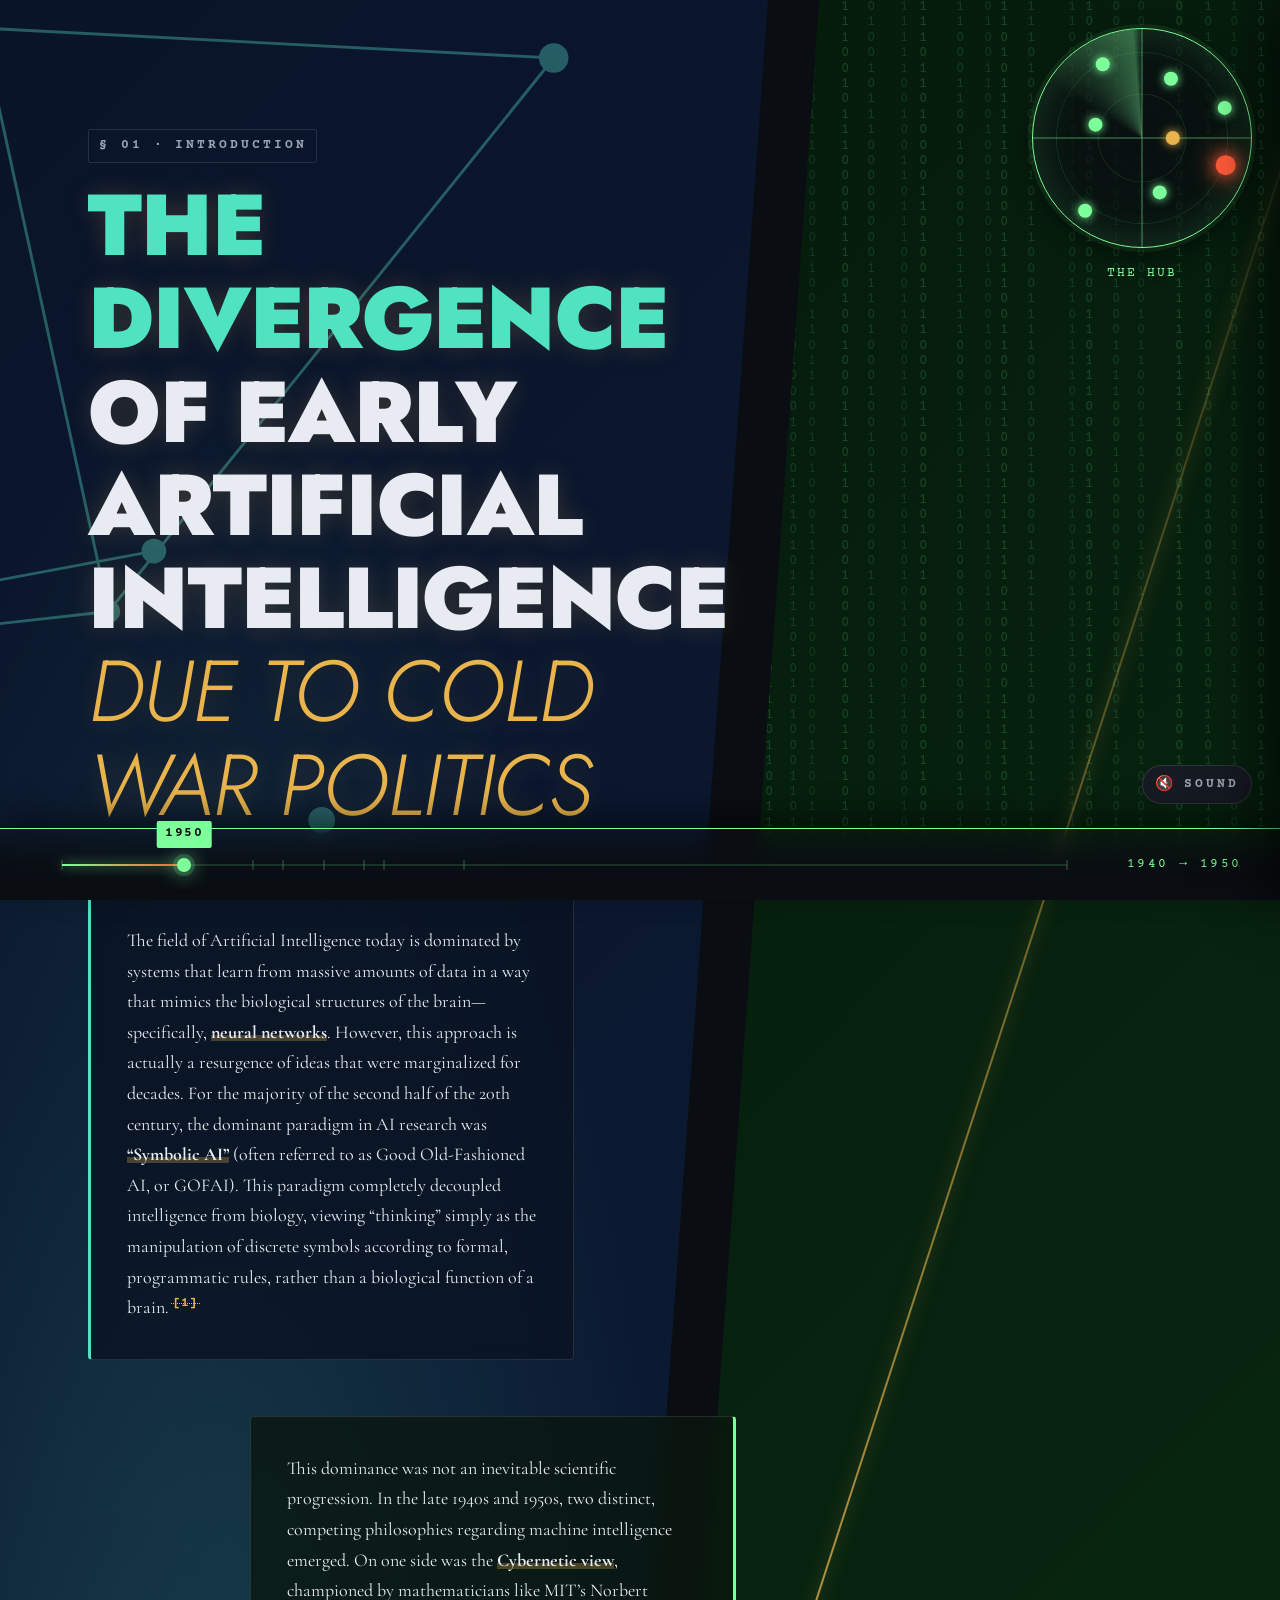
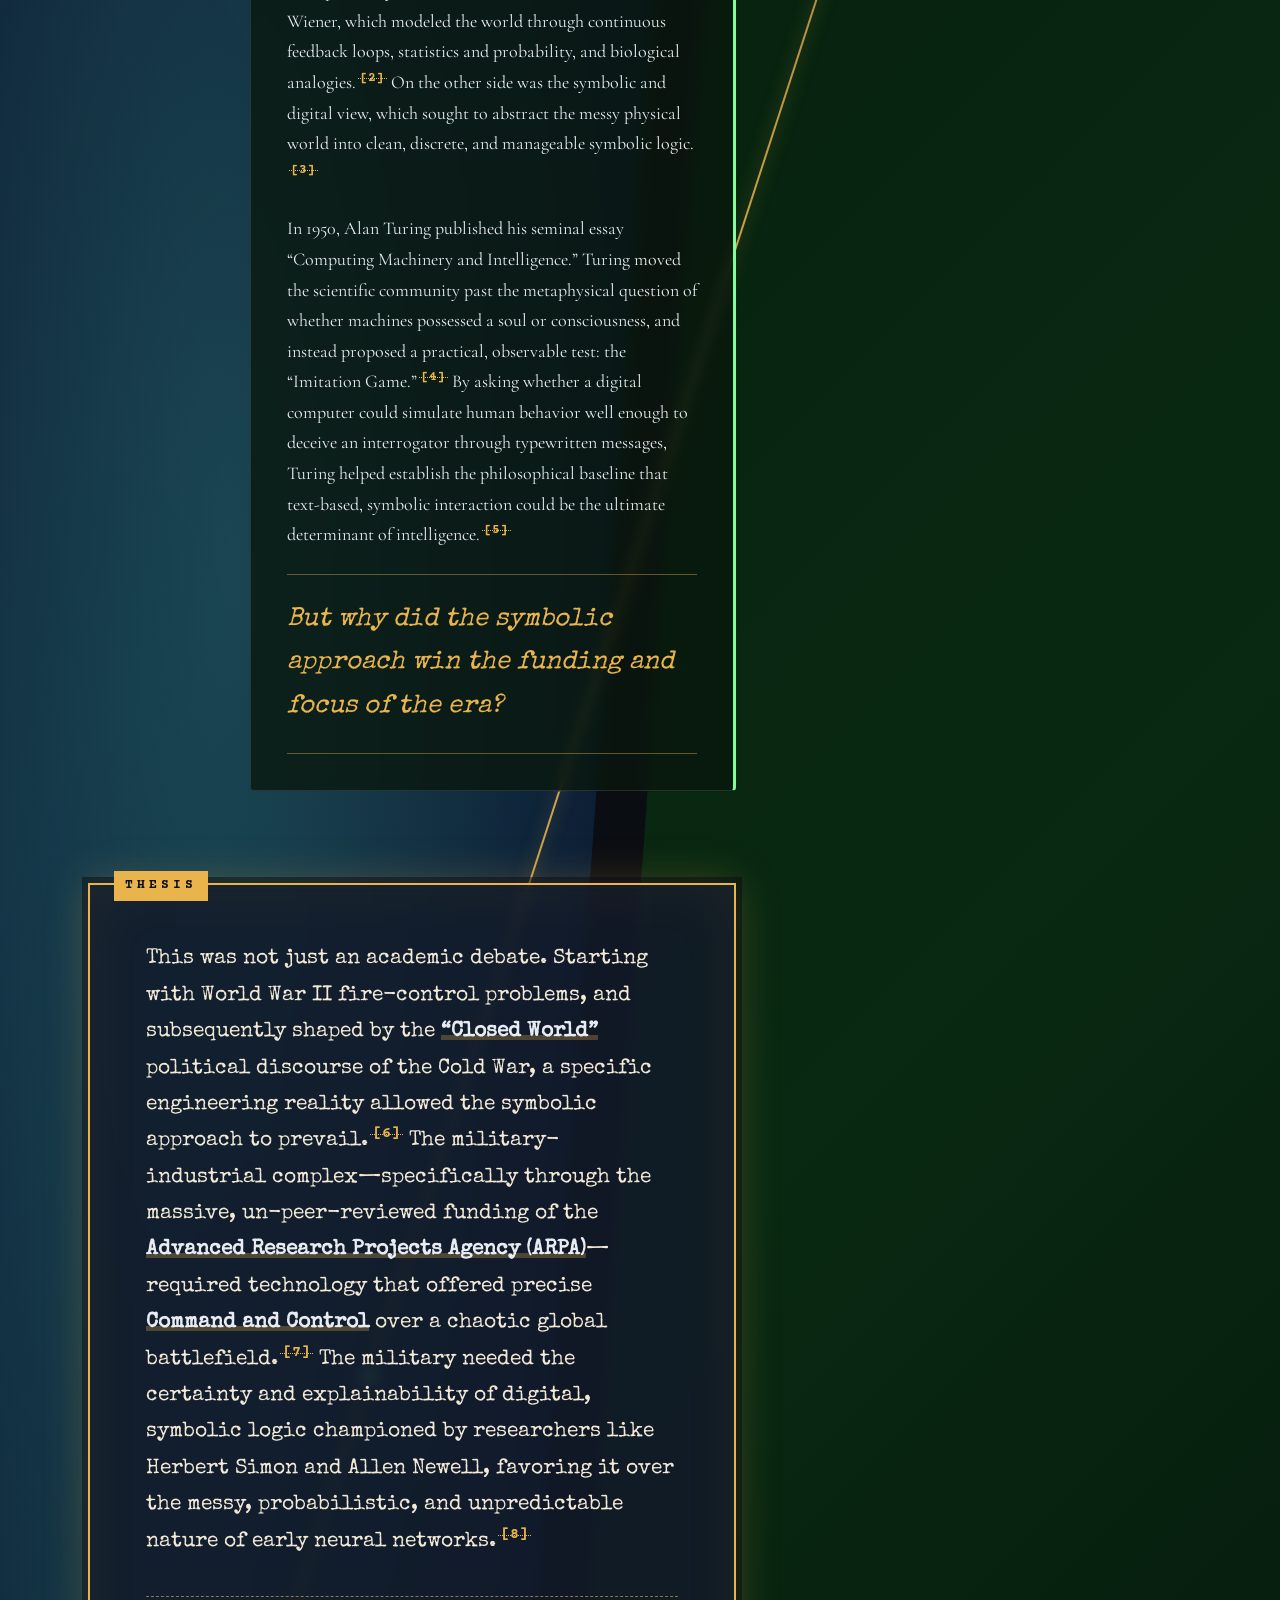
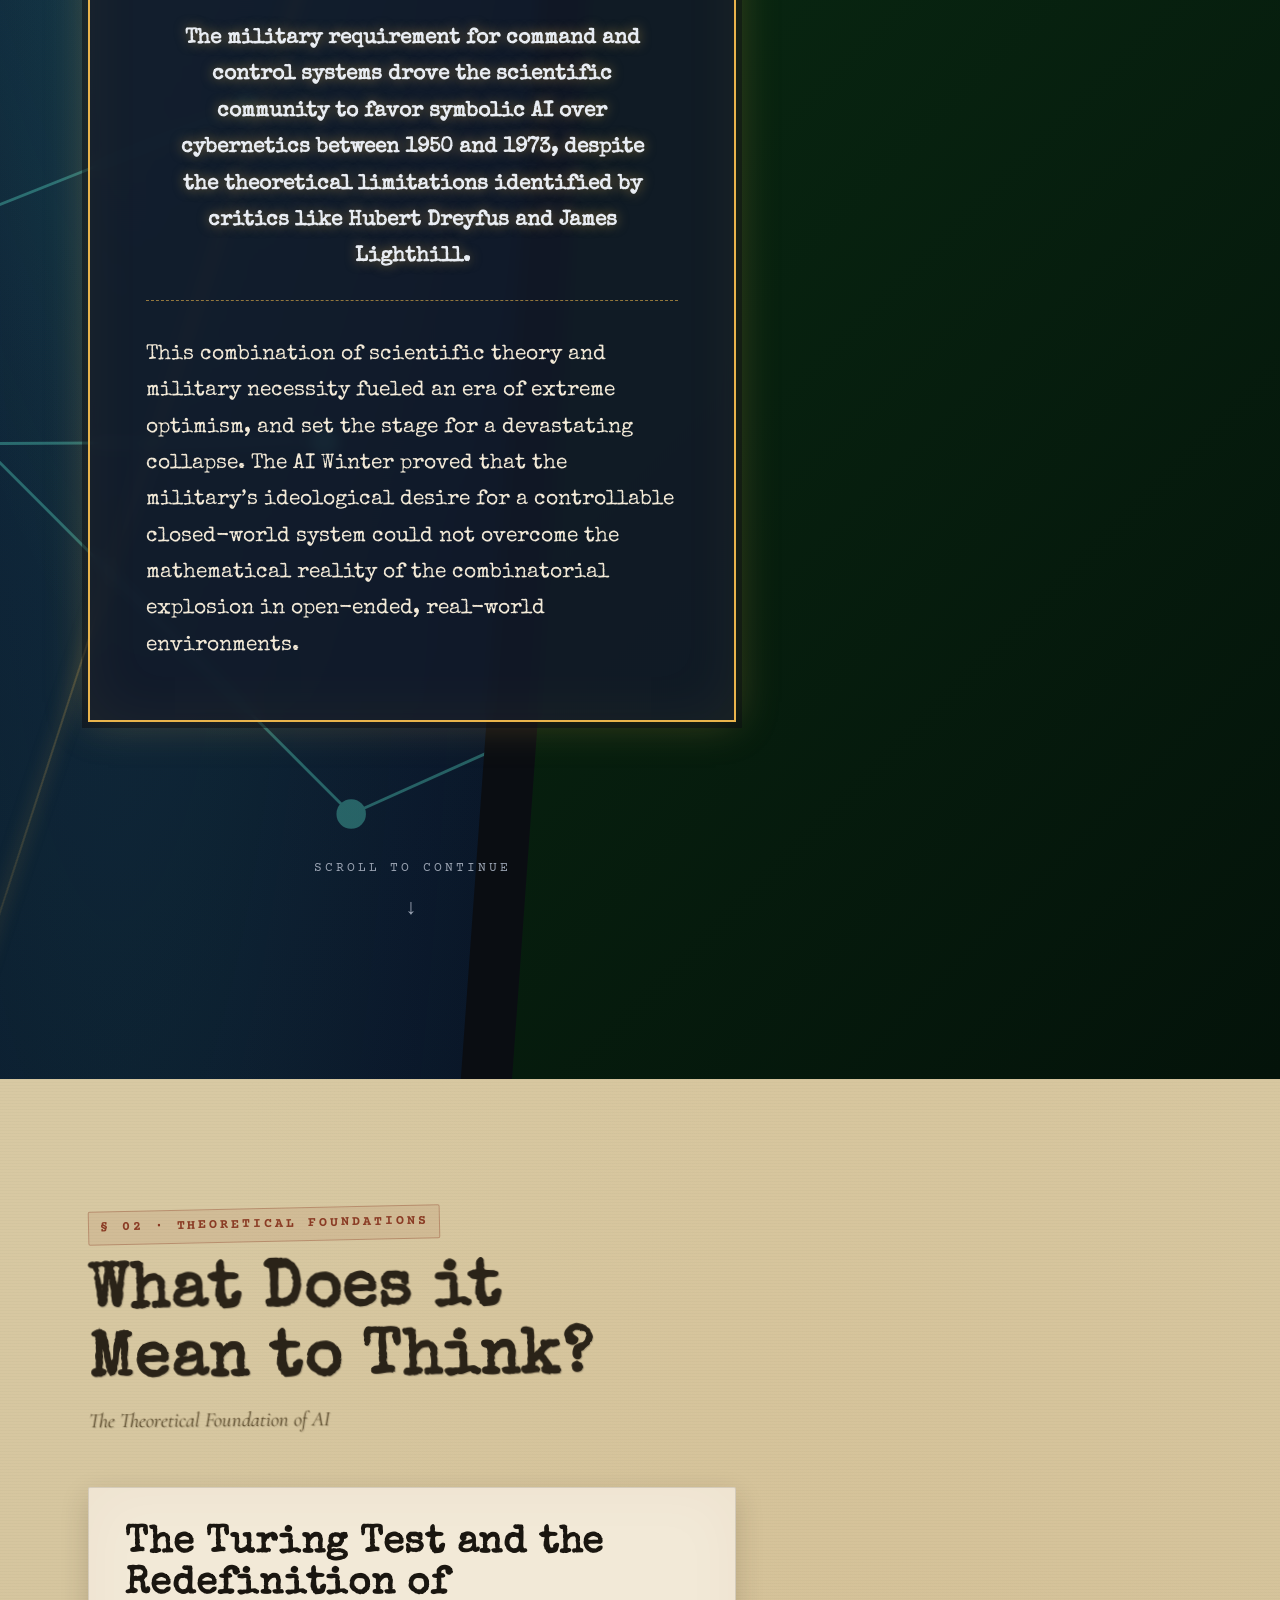
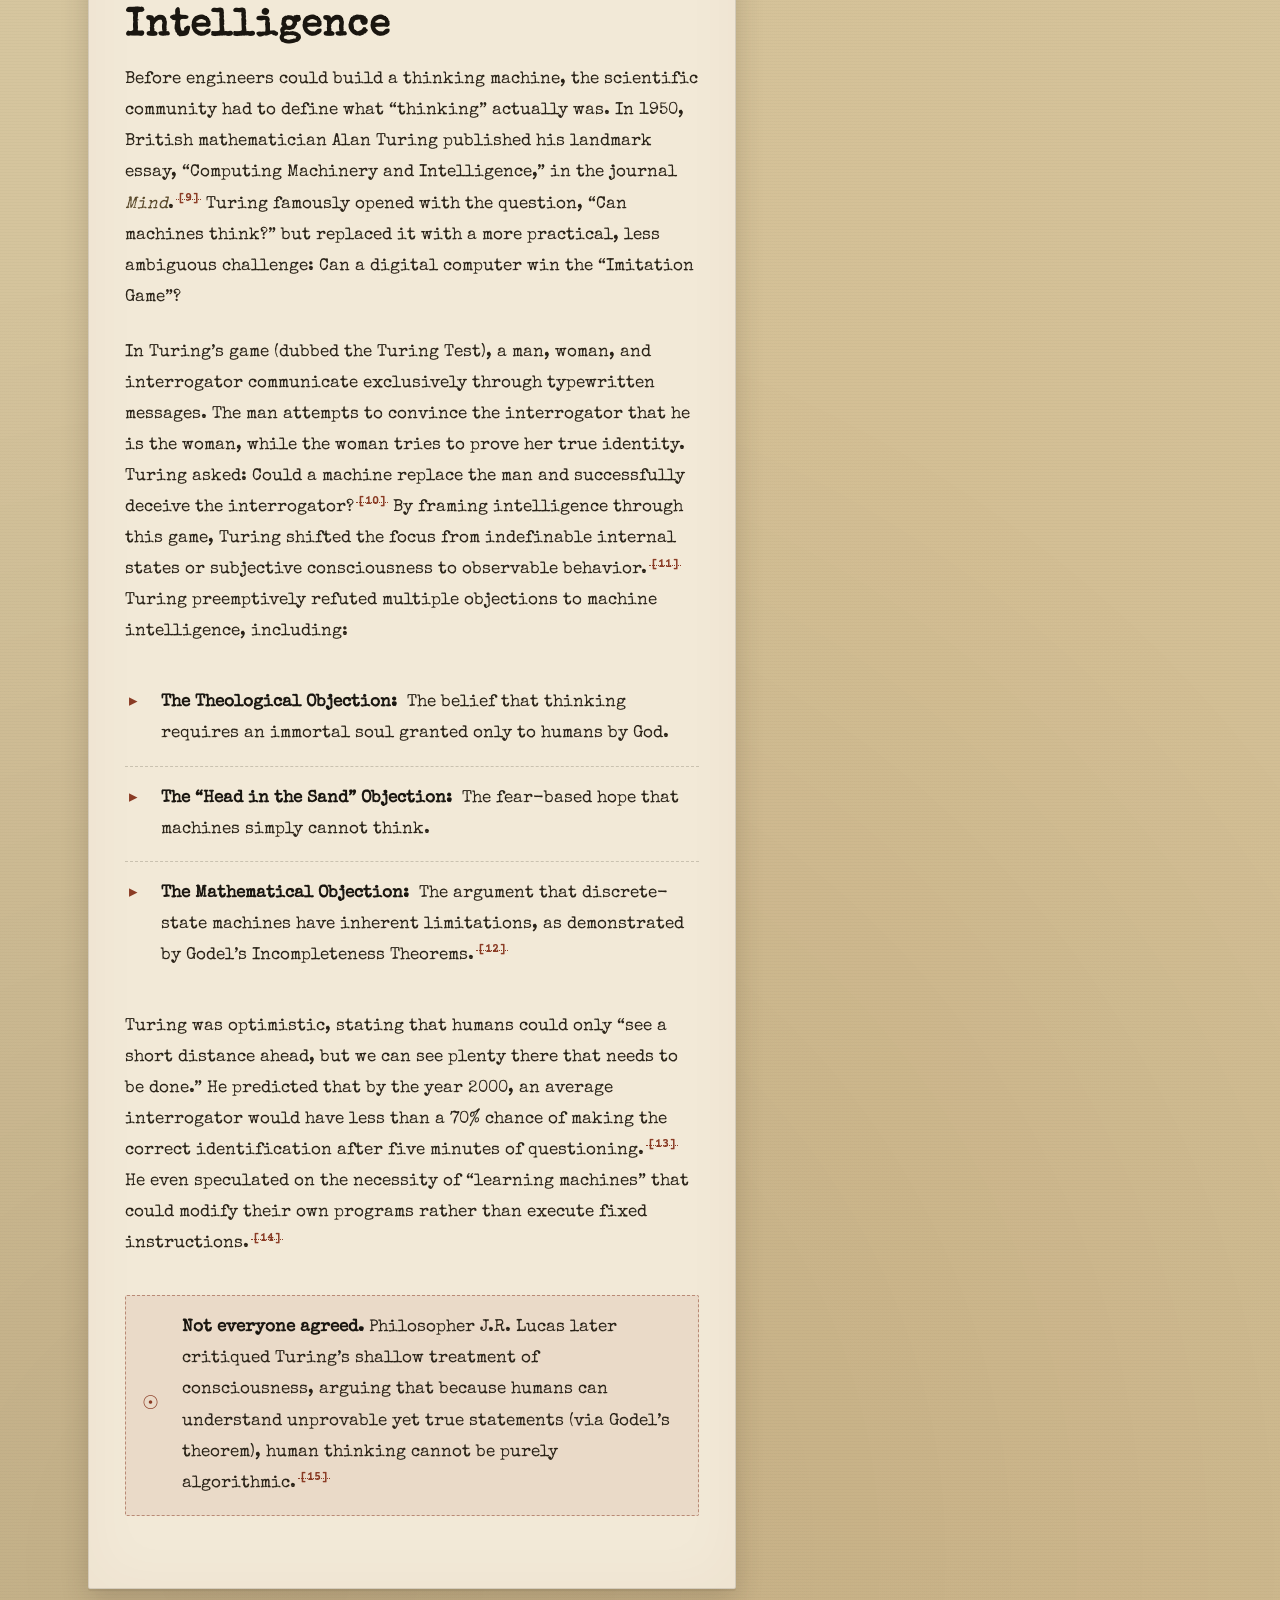
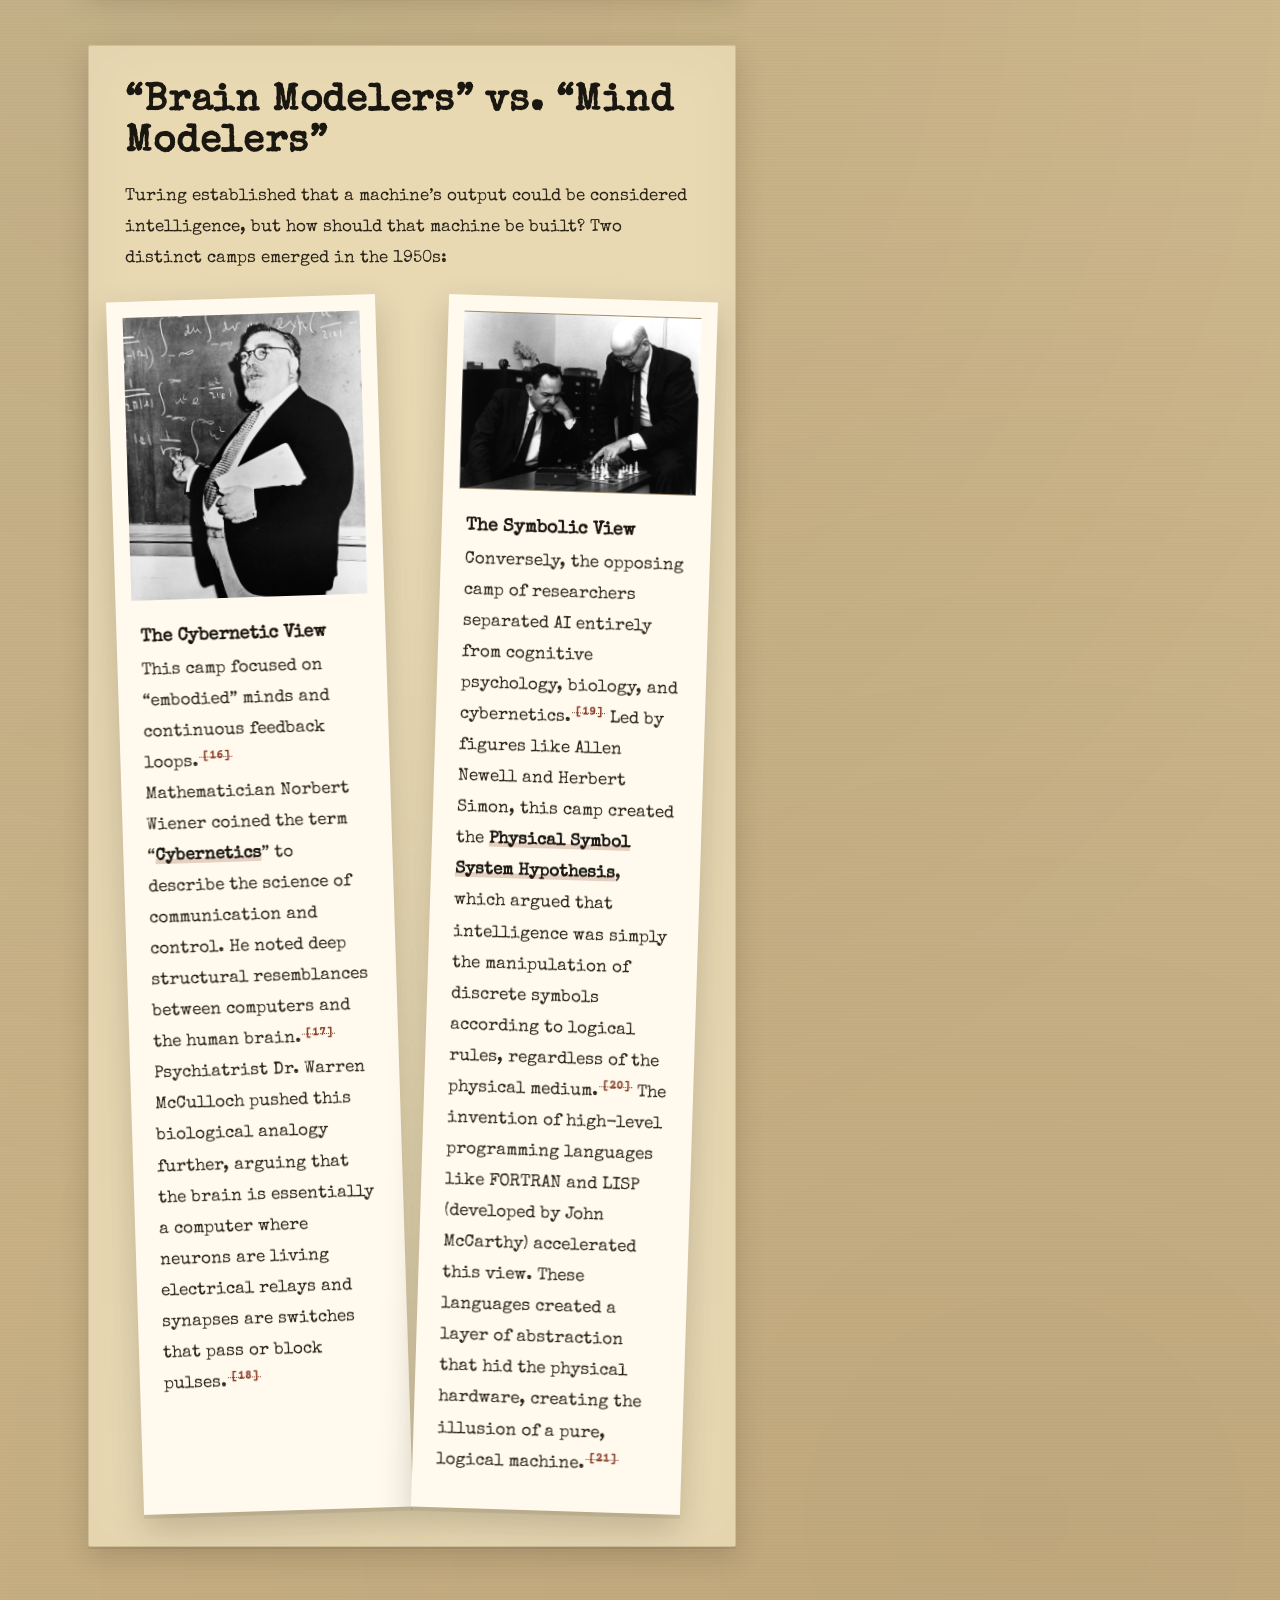
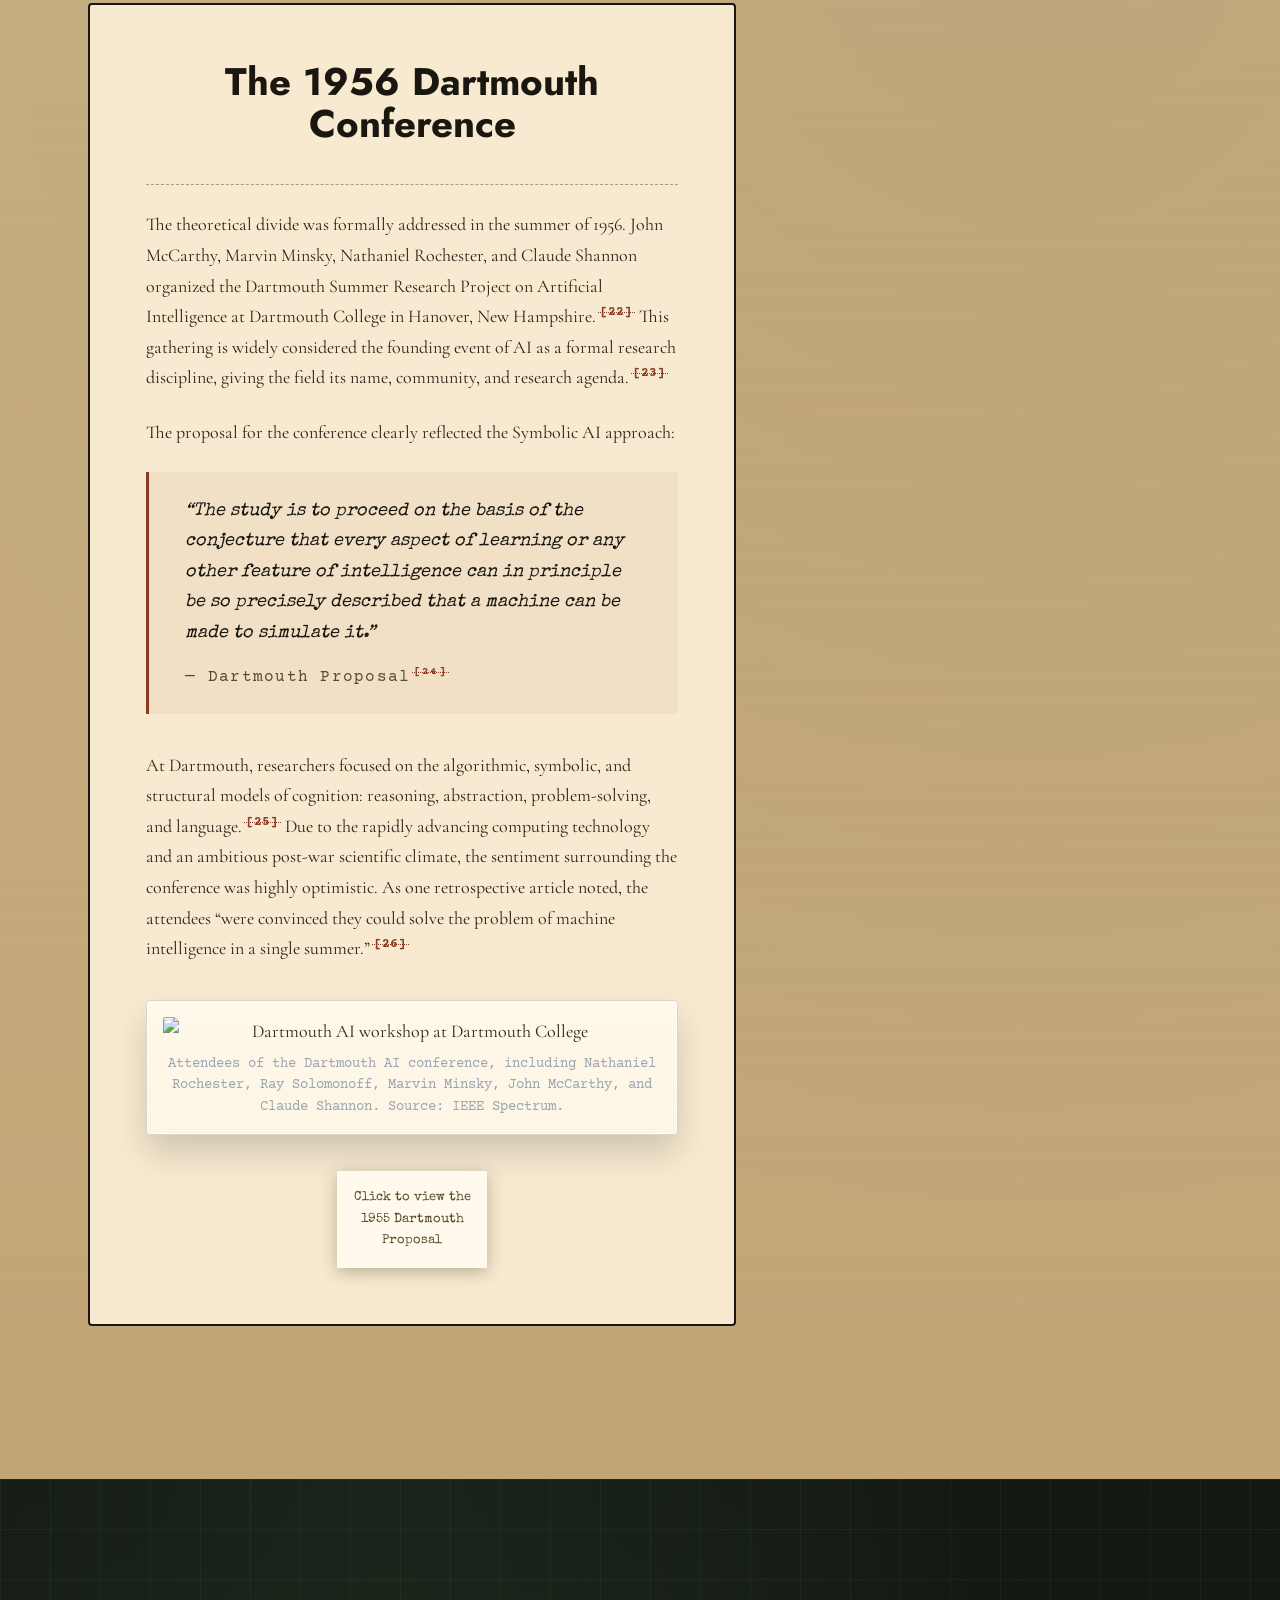
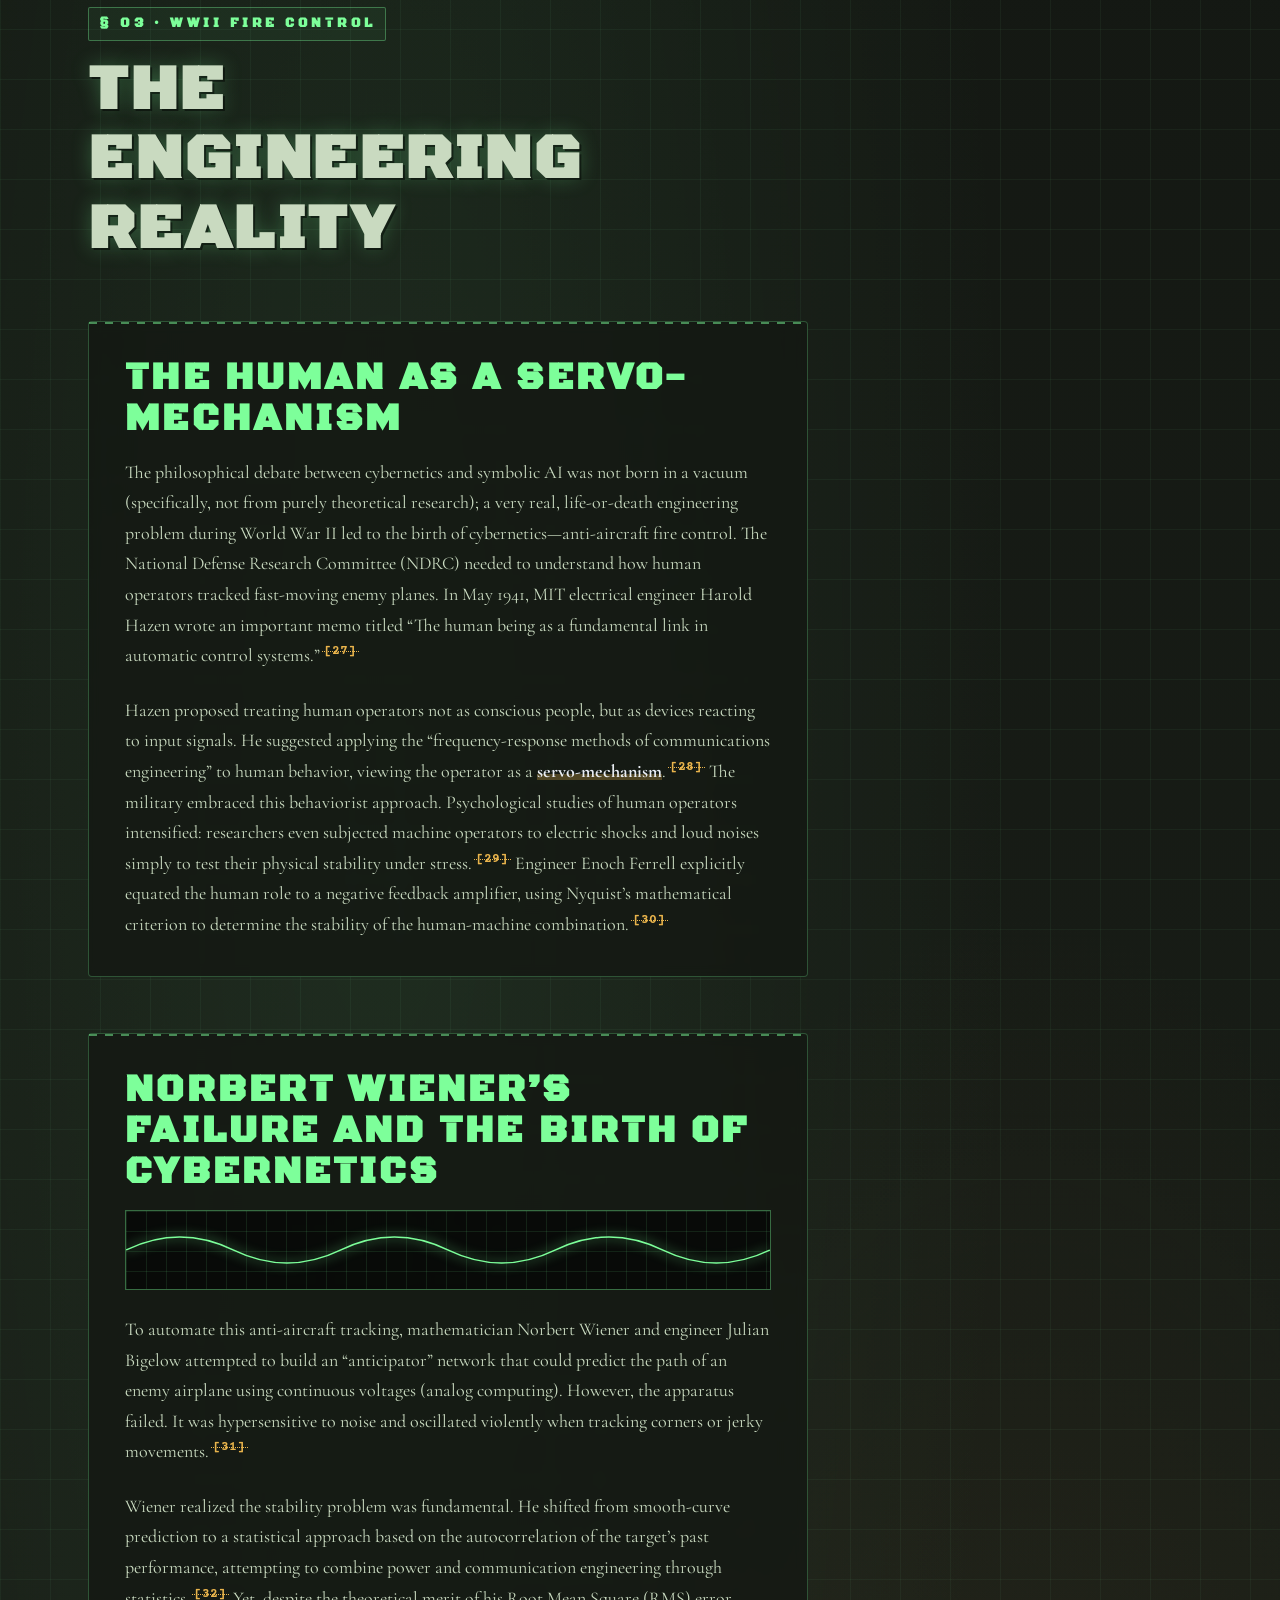
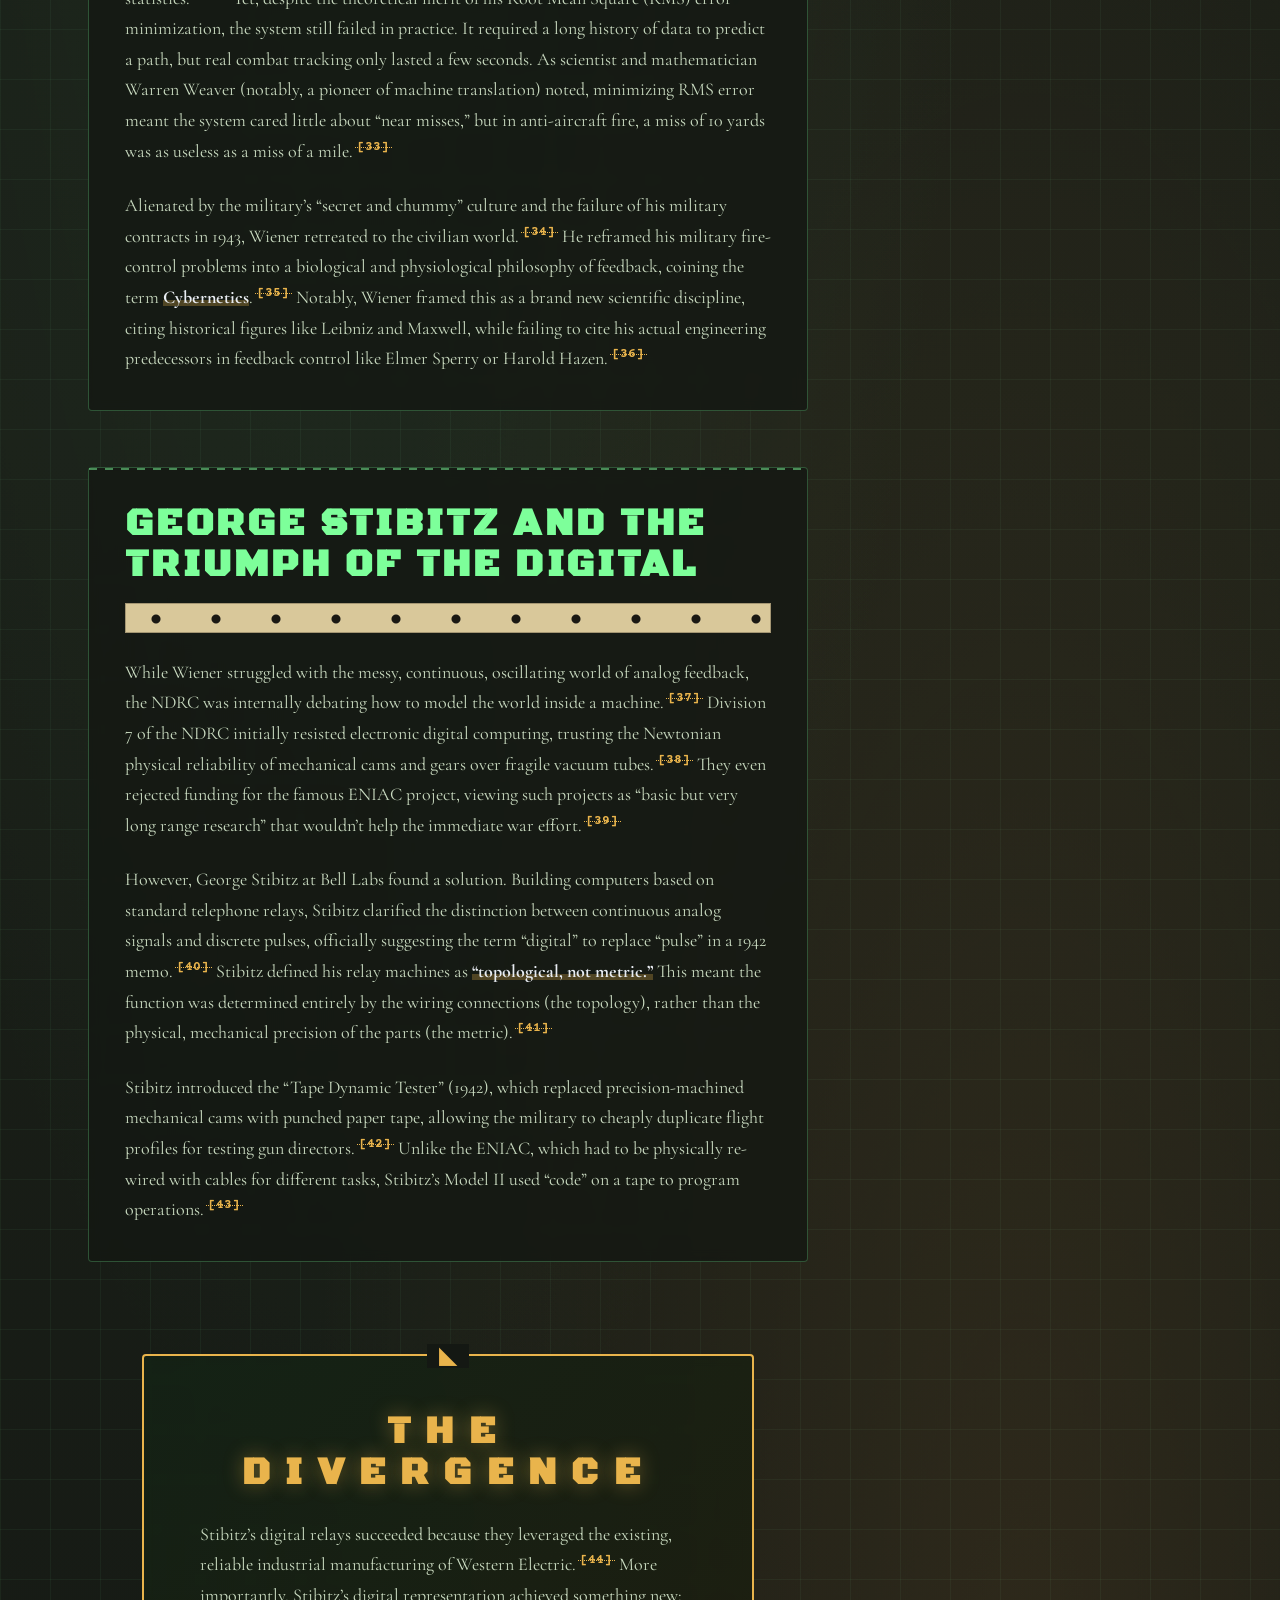
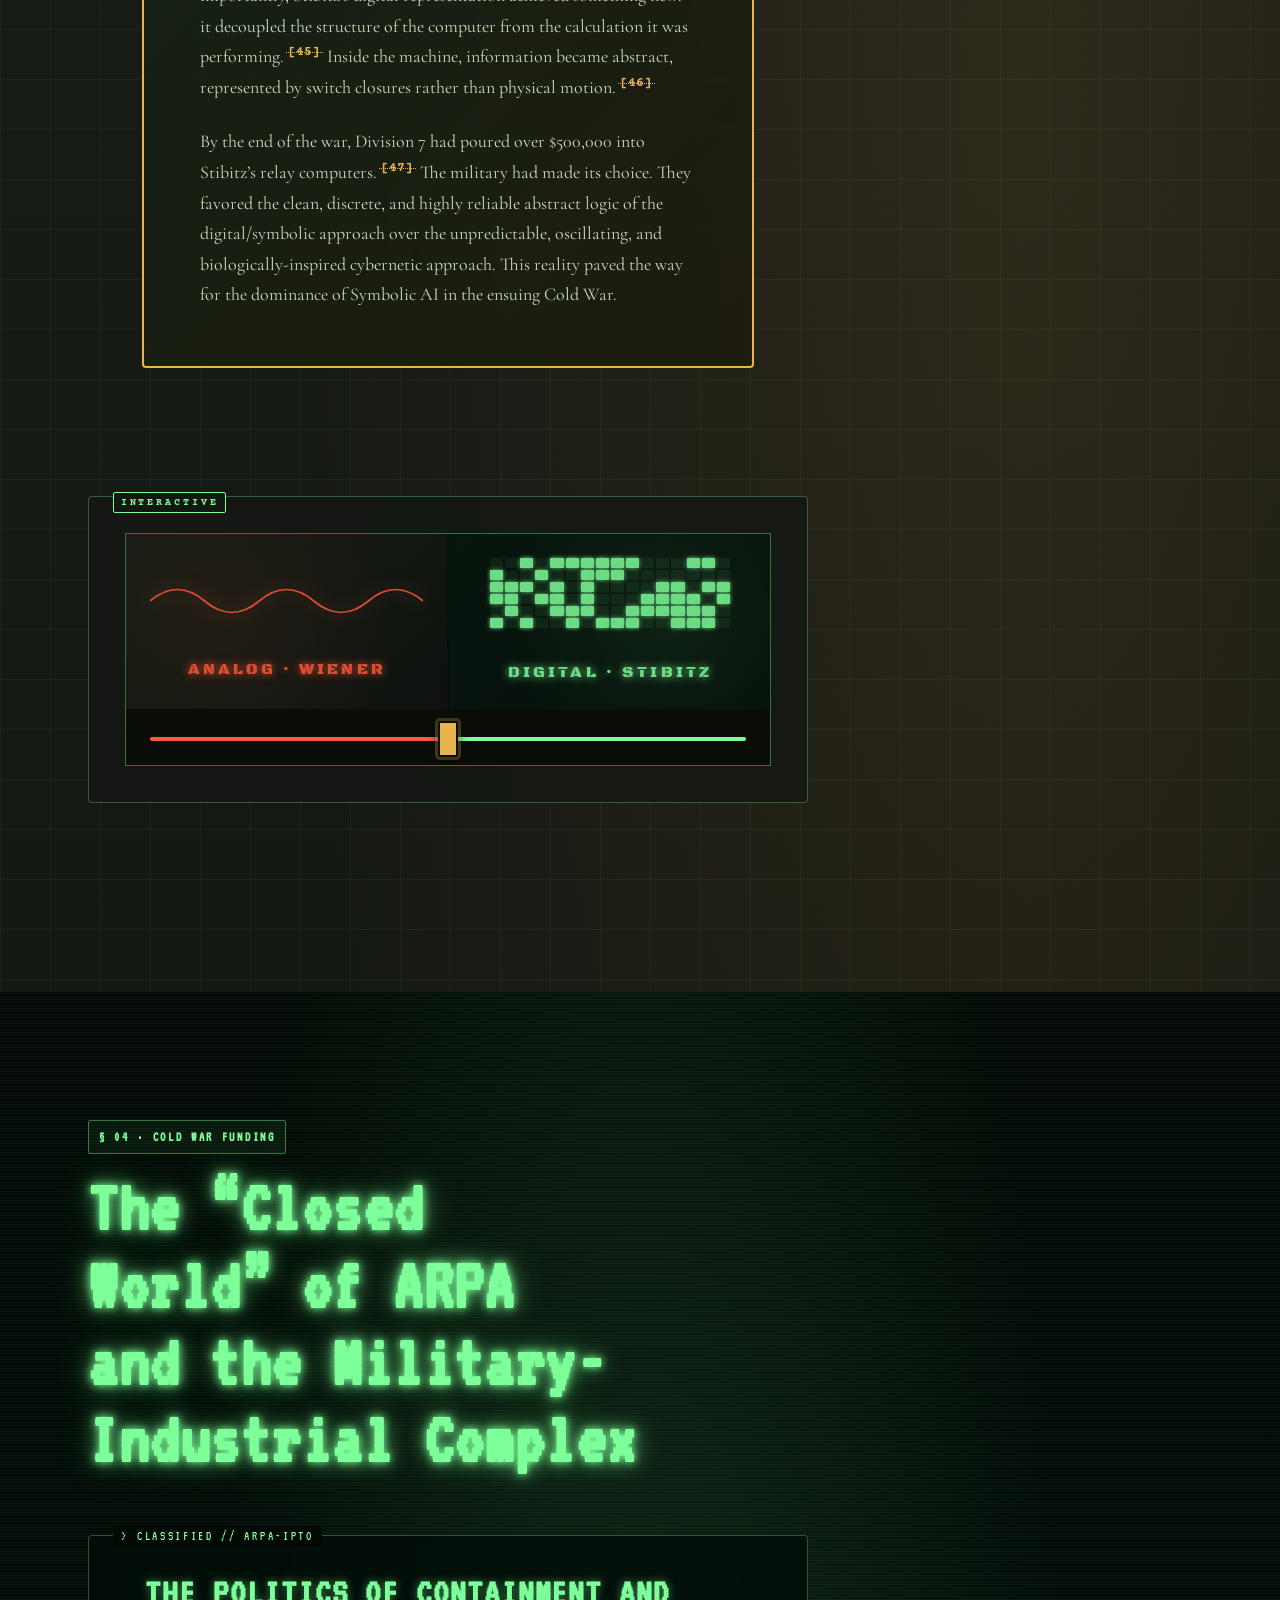
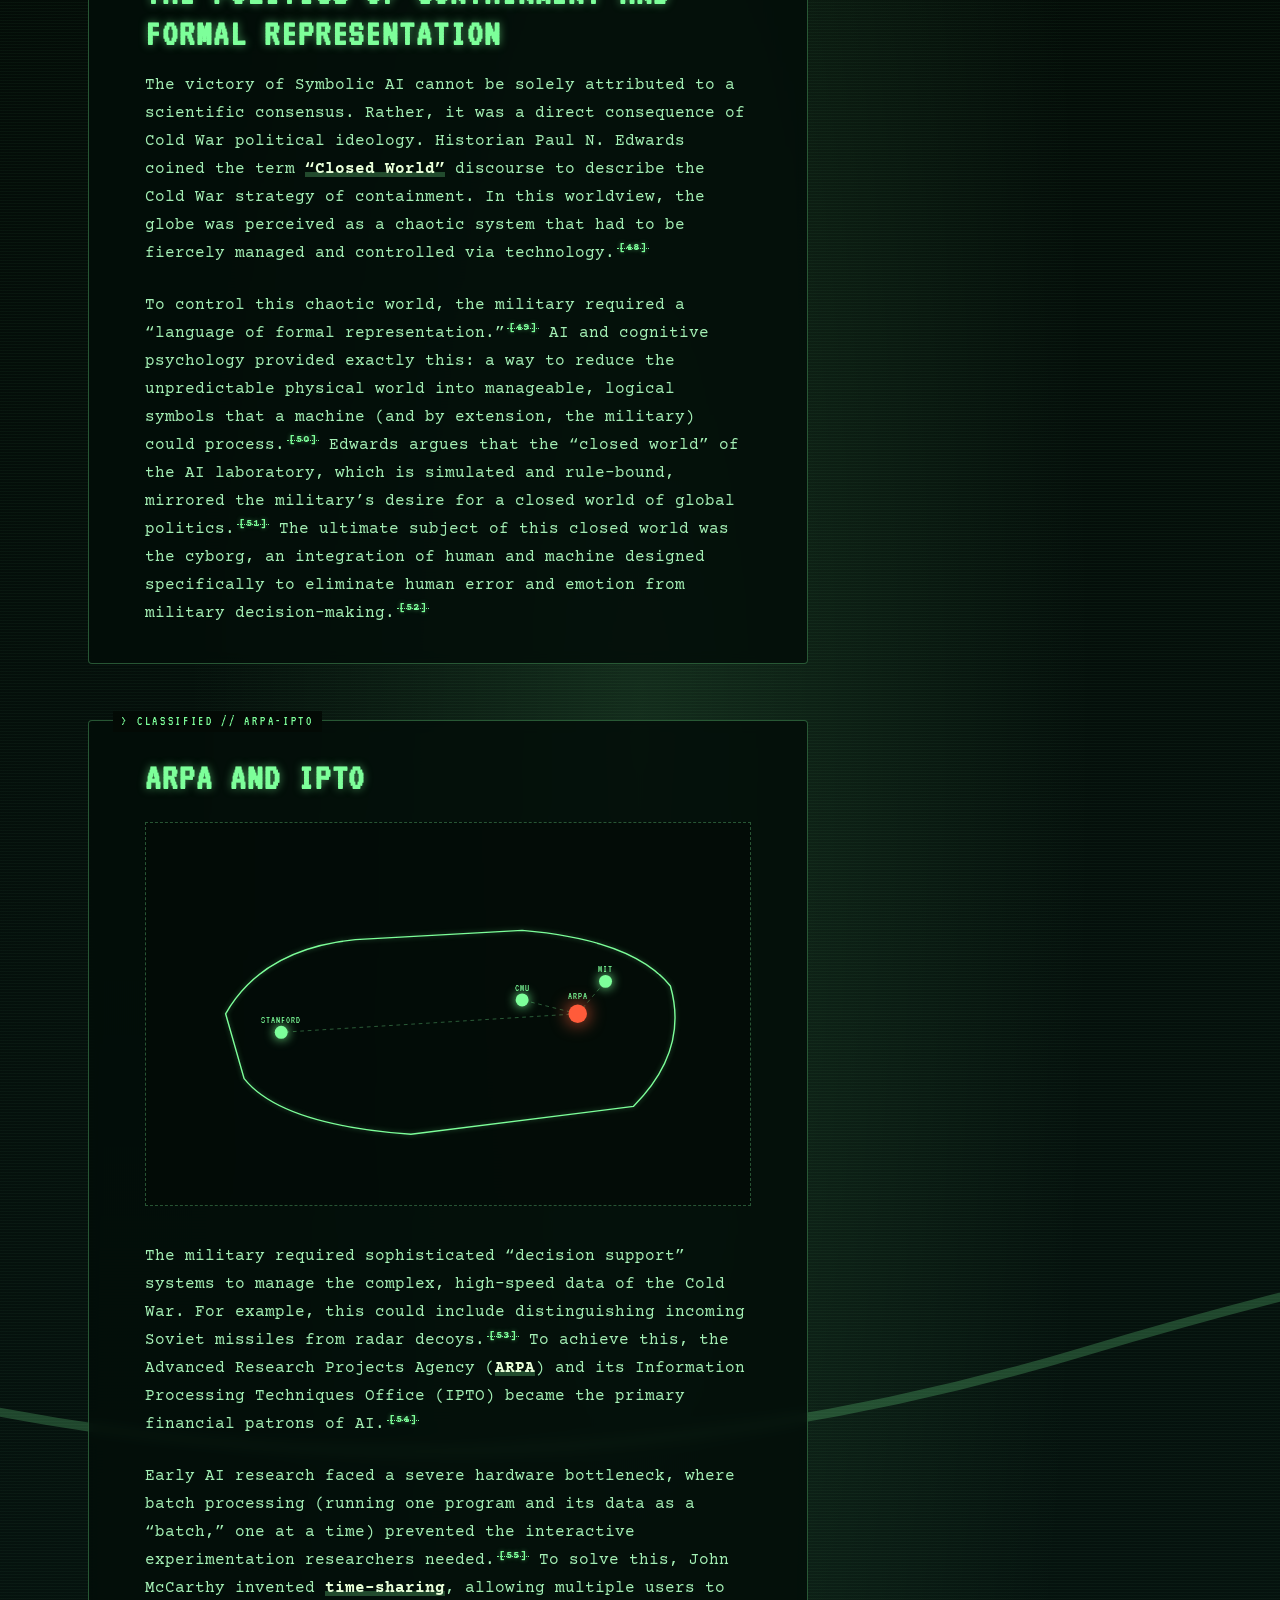
==== commit 58201d9c: "commit" ====
--- a/index.html
+++ b/index.html
@@ -738,26 +738,7 @@
 
                     <article class="text-box text-box--modern">
                         <h3 class="sub-head sub-head--modern">Unresolved Philosophical Questions</h3>
-<!--
-                         Split slider: Dreyfus vs. Searle 
-                        <div class="dual-slider" aria-label="Dreyfus versus Searle">
-                            <div class="dual-panel dual-panel--left">
-                                <h4>Hubert Dreyfus</h4>
-                                <blockquote>
-                                    <p>&ldquo;Fringe consciousness, ambiguity tolerance, and lived know-how cannot be reduced to formal rules.&rdquo;</p>
-                                </blockquote>
-                                <span class="dual-tag">&mdash; paraphrased from <em>Alchemy and Artificial Intelligence</em> (1965)</span>
-                            </div>
-                            <div class="dual-divider" aria-hidden="true">VS</div>
-                            <div class="dual-panel dual-panel--right">
-                                <h4>John Searle</h4>
-                                <blockquote>
-                                    <p>&ldquo;Syntax is not sufficient for semantics.&rdquo;</p>
-                                </blockquote>
-                                <span class="dual-tag">&mdash; paraphrased from &ldquo;Minds, Brains, and Programs&rdquo; (1980)</span>
-                            </div>
-                        </div>
-                    -->
+
 
                         <p>
                             Yet, despite our progress from vacuum tubes and telephone relays to massive GPU clusters, the foundational philosophical critiques of the 1960s and 70s remain unresolved.
@@ -773,31 +754,28 @@
                             </li>
                         </ul>
                         <p>
-                            It remains an open question whether the current resurgence of AI is actually solving these fundamental problems of context and embodiment, or if we are just using exponentially more powerful hardware to mask the same limitations identified by Dreyfus and Lighthill decades ago.
+                            It remains an open question whether the current resurgence of AI is actually solving these fundamental problems of context and embodiment, or if we are just using exponentially more powerful hardware to mask the same limitations identified by Dreyfus, Searle, and Lighthill decades ago.
                         </p>
                     </article>
 
                     <article class="text-box text-box--modern">
                         <h3 class="sub-head sub-head--modern">The New Hype Machine and the Military-Industrial Complex</h3>
-<!--
-                         Hype cycle slider 
-                        <div class="hype-slider" aria-label="Hype cycle slider: 1958 vs today">
-                            <div class="hype-panel hype-panel--old">
-                                <span class="hype-year">1958</span>
-                                <p>
-                                    &ldquo;The Navy revealed the embryo of an electronic computer that it expects will eventually be able to walk, talk, see, write, reproduce itself and be conscious.&rdquo;
-                                </p>
-                                <cite>&mdash; The New York Times, July 7, 1958</cite>
-                            </div>
-                            <div class="hype-panel hype-panel--new">
-                                <span class="hype-year">Today</span>
-                                <p>
-                                    &ldquo;AGI is coming in the next 5 years and will be capable of doing any cognitive task a human can.&rdquo;
-                                </p>
-                                <cite>&mdash; a generic, modern Big Tech placeholder</cite>
-                            </div>
-                        </div>
-                    -->
+                    <div class="hype-slider" aria-label="Hype cycle slider: 1958 vs 2025">
+    <div class="hype-panel hype-panel--old">
+        <span class="hype-year">1958</span>
+        <p>
+            &ldquo;The Navy revealed the embryo of an electronic computer today that it expects will be able to walk, talk, see, write, reproduce itself and be conscious of its existence.&rdquo;<sup class="cite" data-ref="s7-111" data-citation="United Press International, &ldquo;New Navy Device Learns By Doing,&rdquo; The New York Times, July 7, 1958.">111</sup>
+        </p>
+        <cite>&mdash; United Press International, The New York Times, July 7, 1958</cite>
+    </div>
+    <div class="hype-panel hype-panel--new">
+        <span class="hype-year">2025</span>
+        <p>
+            &ldquo;We are now confident we know how to build AGI as we have traditionally understood it.&rdquo;<sup class="cite" data-ref="s7-112" data-citation="Sam Altman, &ldquo;Reflections,&rdquo; Sam Altman&rsquo;s Blog, January 5, 2025, https://blog.samaltman.com/reflections.">112</sup>
+        </p>
+        <cite>&mdash; Sam Altman, OpenAI CEO, January 5, 2025</cite>
+    </div>
+</div>     
 
                         <p>
                             We can further examine the sociological patterns of the 1950s and 60s. Are they repeating? Just as the 1961 CBS documentary and <em>The New York Times</em> promised machines that would be conscious of their own existence within years, today&rsquo;s tech industry constantly promises the imminent arrival of Artificial General Intelligence (AGI).<sup class="cite" data-ref="s7-110" data-citation="United Press International, &ldquo;New Navy Device Learns By Doing&rdquo;; The Thinking Machine, episode of Tomorrow (1961).">110</sup> Furthermore, military and government funding is once again pouring into AI for autonomous warfare, surveillance, and global strategy; perhaps this is a modern version of the Cold War&rsquo;s &ldquo;closed world&rdquo; discourse.
@@ -850,14 +828,14 @@
     <!-- =====================================================
          Ambient audio (controlled by scroll-engine.js)
          ===================================================== -->
-    <!-- MEDIA NEEDED: /assets/audio/typewriter-ambience.mp3, /assets/audio/radar-ping.mp3 -->
-    <audio id="ambient-typewriter" src="assets/audio/typewriter-ambience.mp3" loop preload="none"></audio>
-    <audio id="ambient-radar" src="assets/audio/radar-ping.mp3" loop preload="none"></audio>
-    <audio id="ambient-mainframe" src="assets/audio/mainframe-hum.mp3" loop preload="none"></audio>
+    <!-- MEDIA NEEDED: /assets/audio/ambient-typewriter.mp3, /assets/audio/ambient-radar.mp3, /assets/audio/ambient-mainframe.mp3 -->
+    <audio id="ambient-typewriter" src="assets/audio/ambient-typewriter.mp3" loop preload="none"></audio>
+    <audio id="ambient-radar" src="assets/audio/ambient-radar.mp3" loop preload="none"></audio>
+    <audio id="ambient-mainframe" src="assets/audio/ambient-mainframe.mp3" loop preload="none"></audio>
 
     <!-- Audio mute toggle -->
     <button id="audio-toggle" aria-label="Toggle ambient sound" aria-pressed="false">
-        <span class="audio-icon">&#x1F507;</span>
+        <span class="audio-icon"></span>
         <span class="audio-label">SOUND</span>
     </button>
 
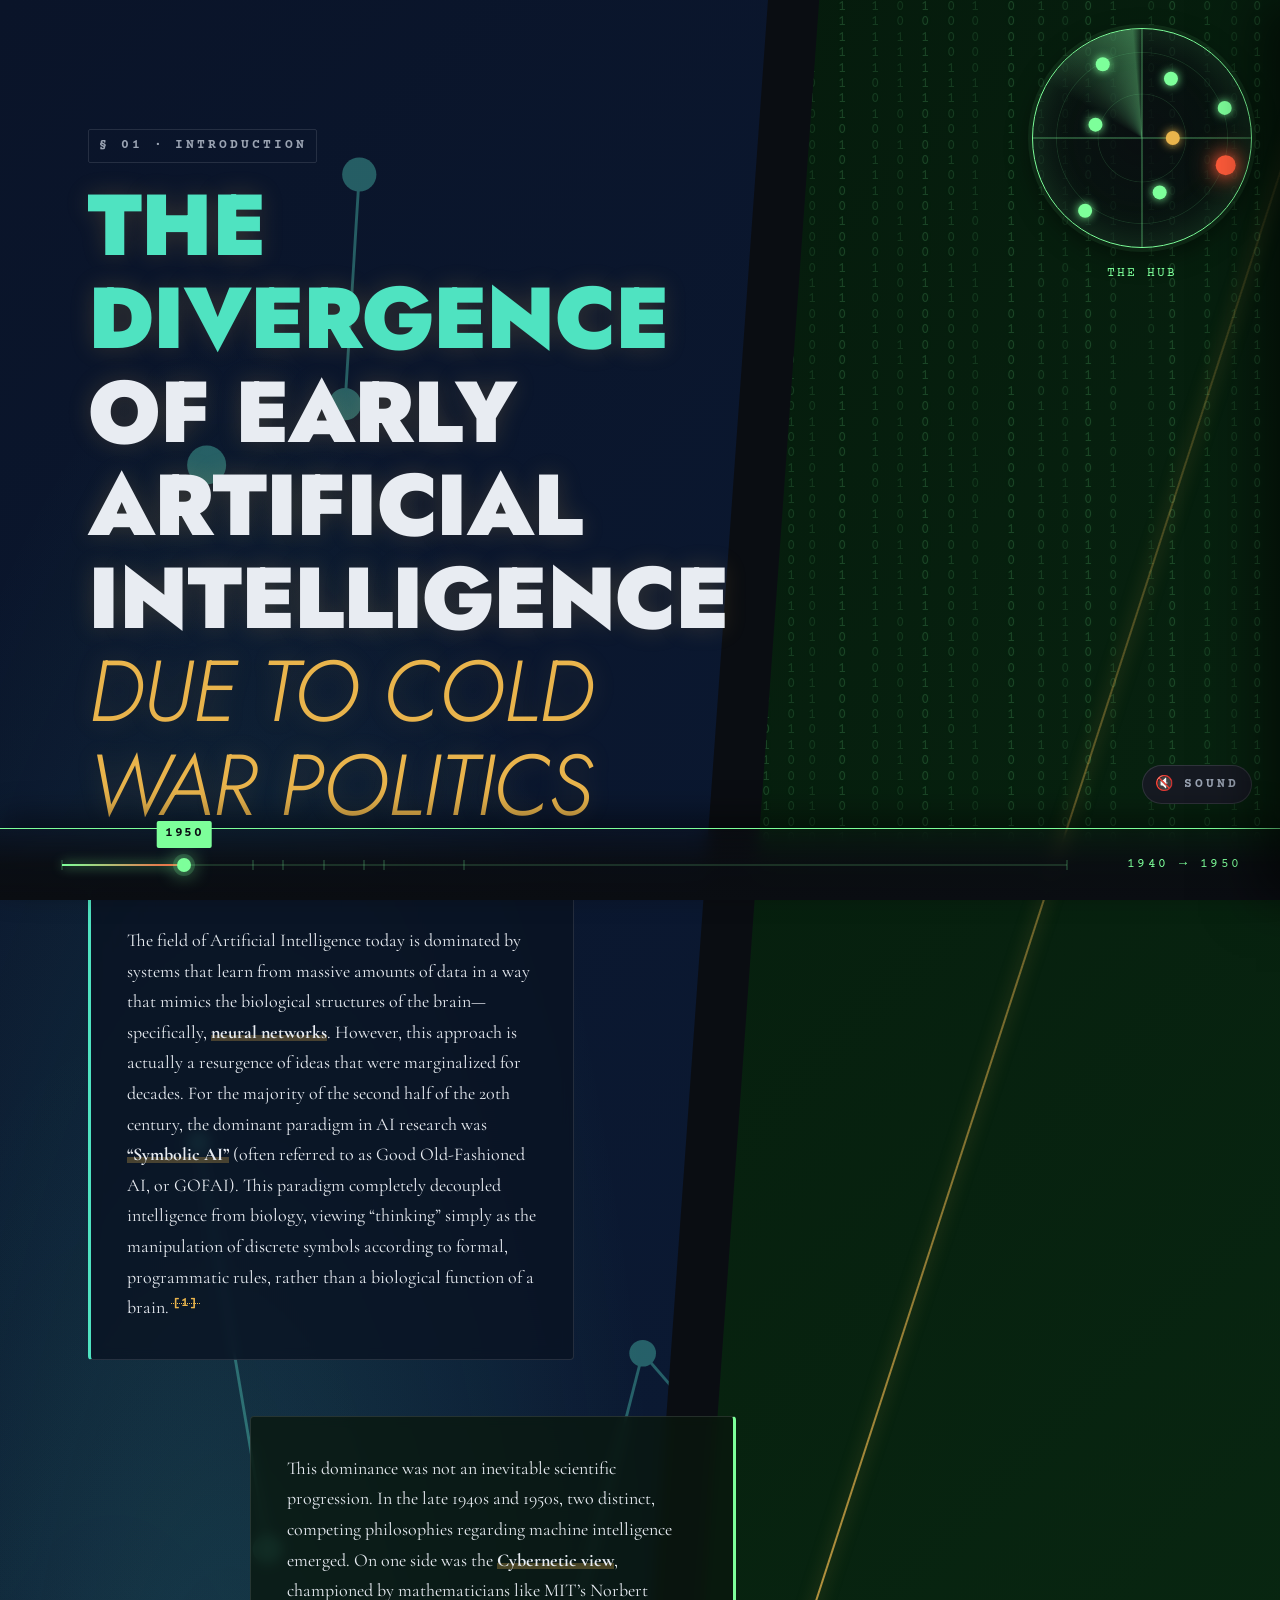
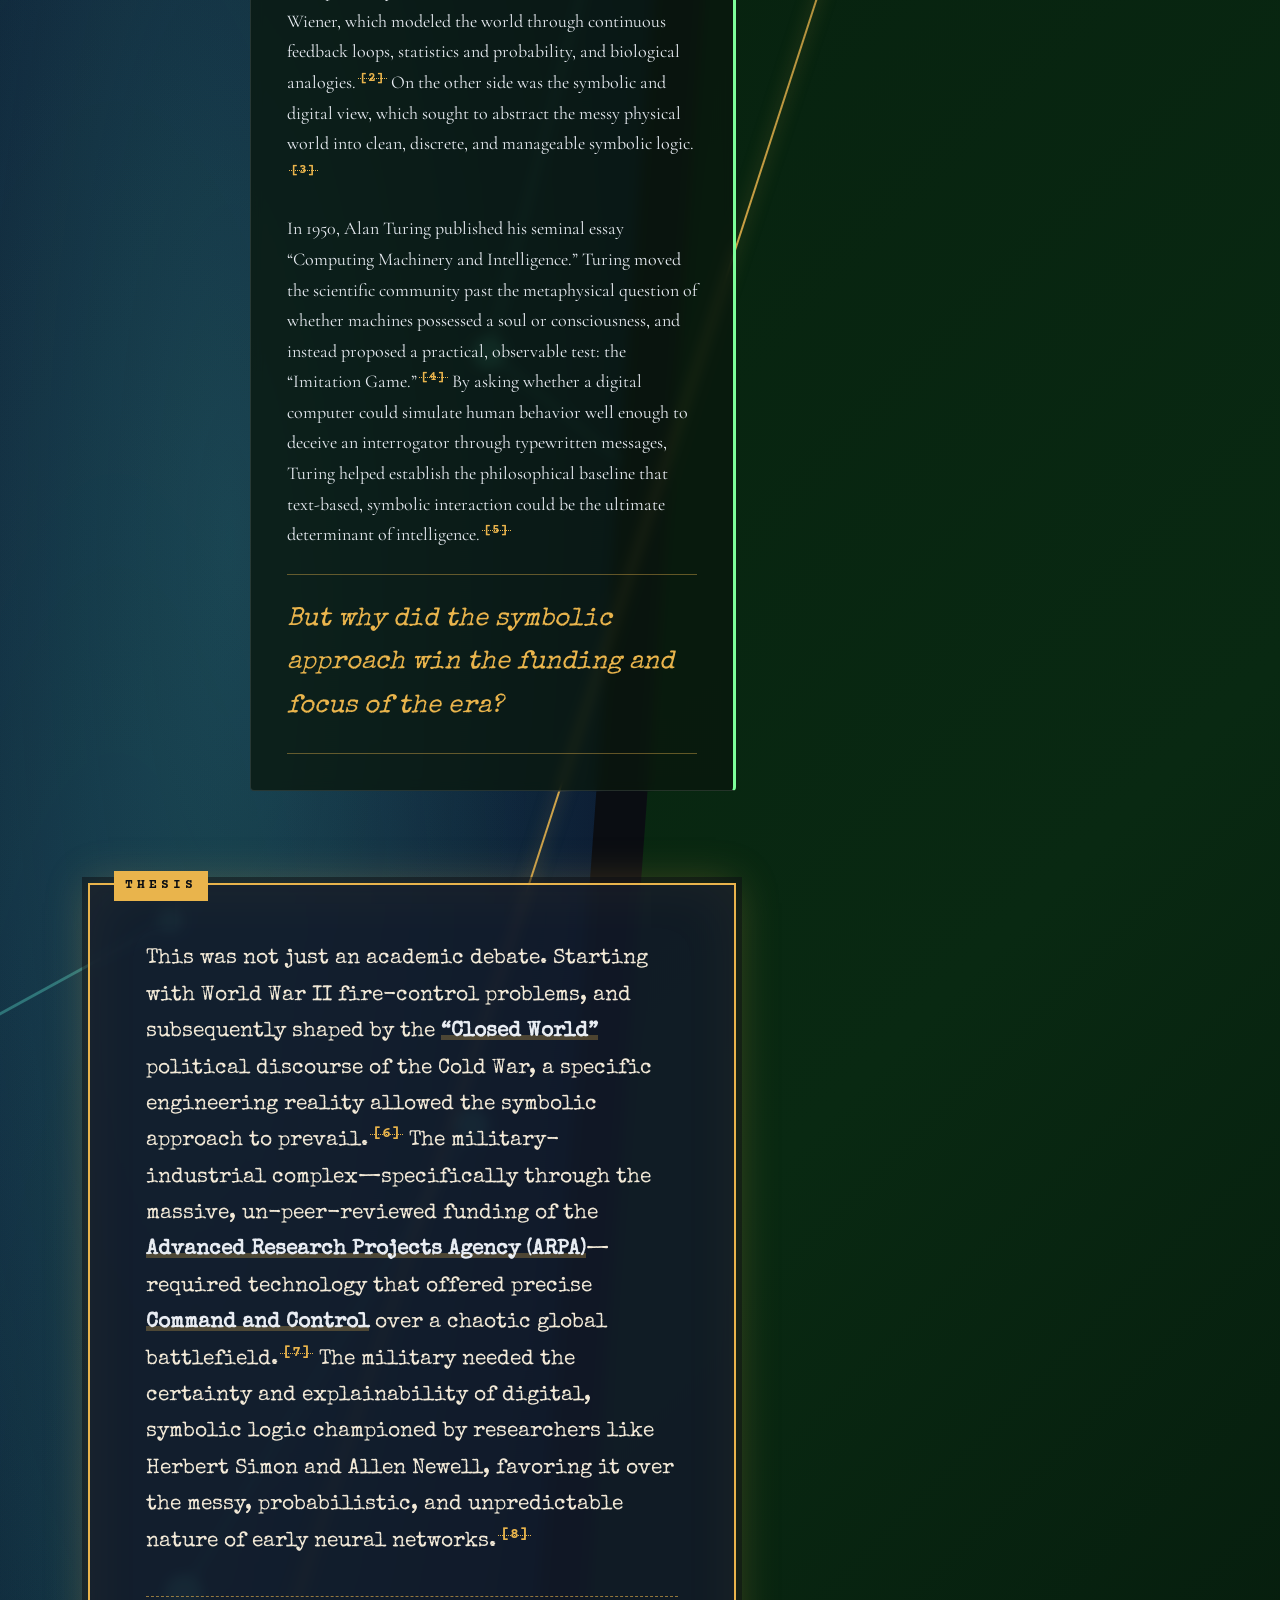
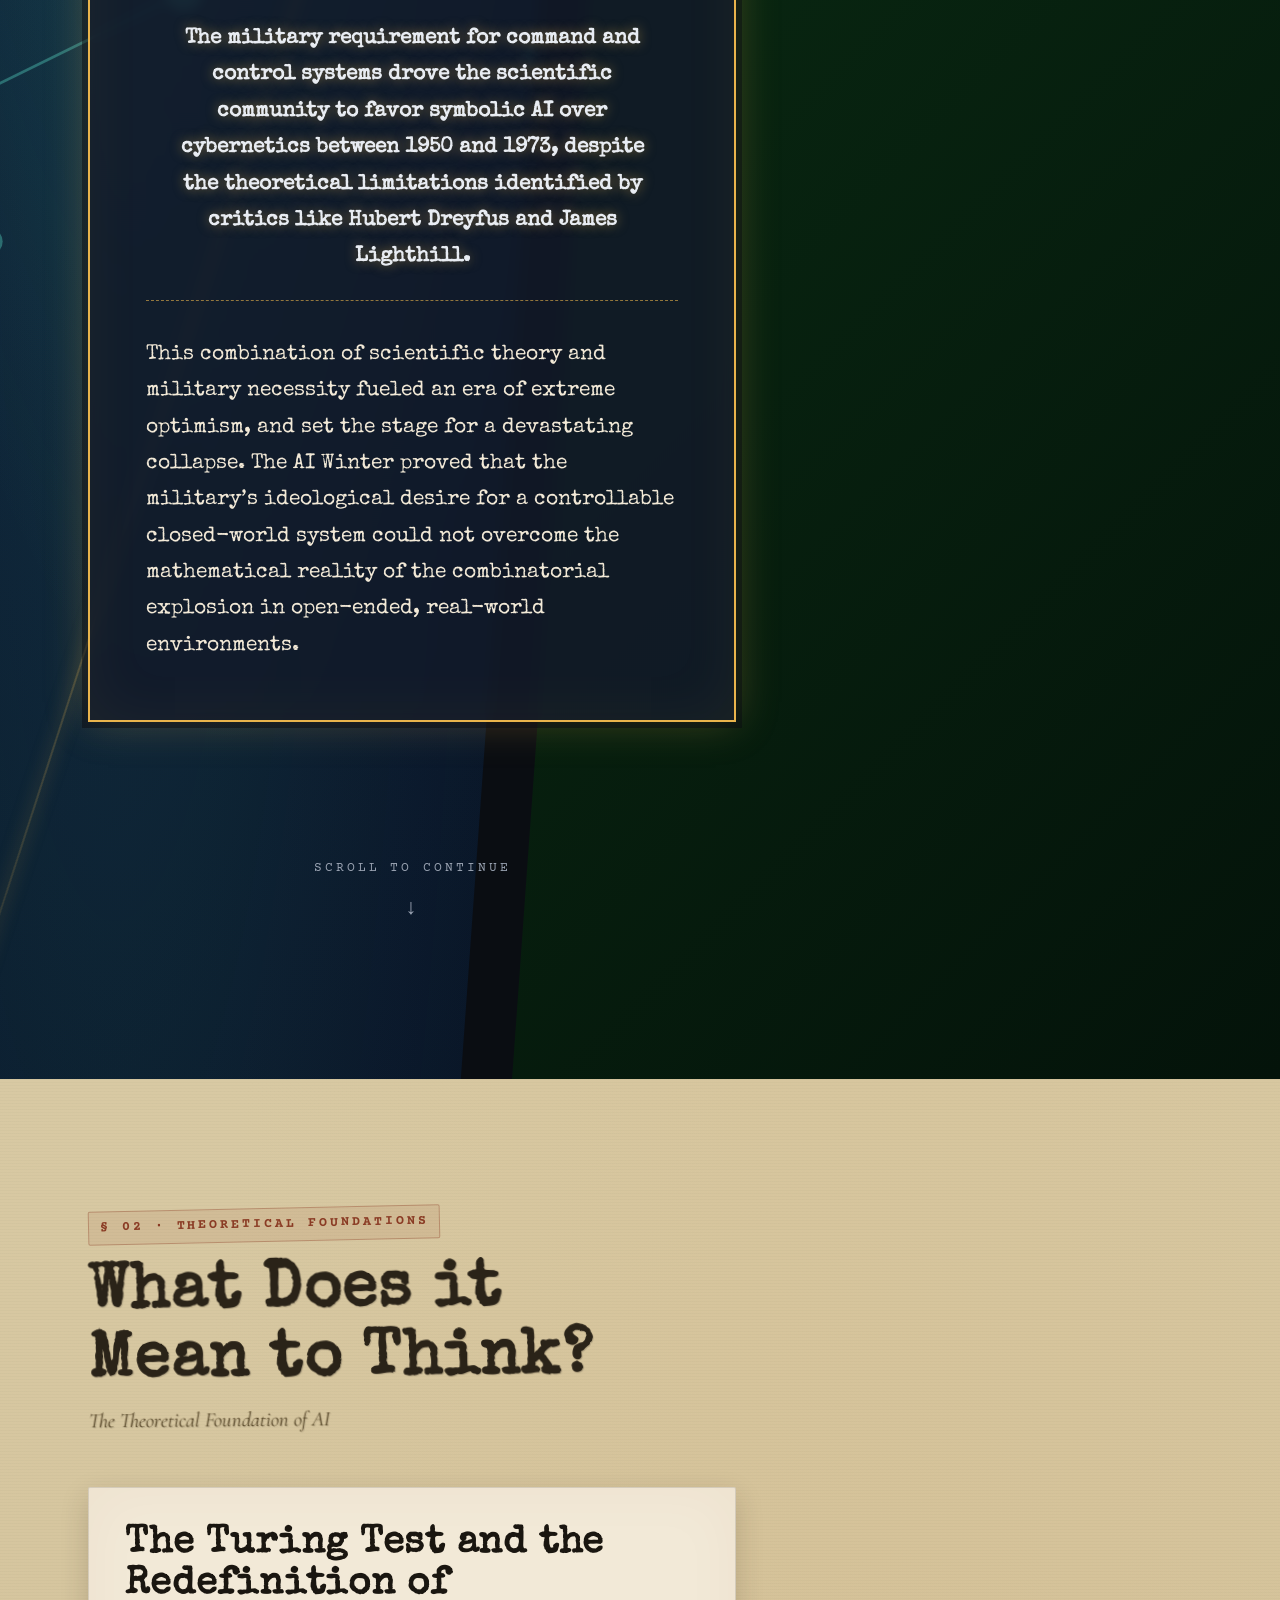
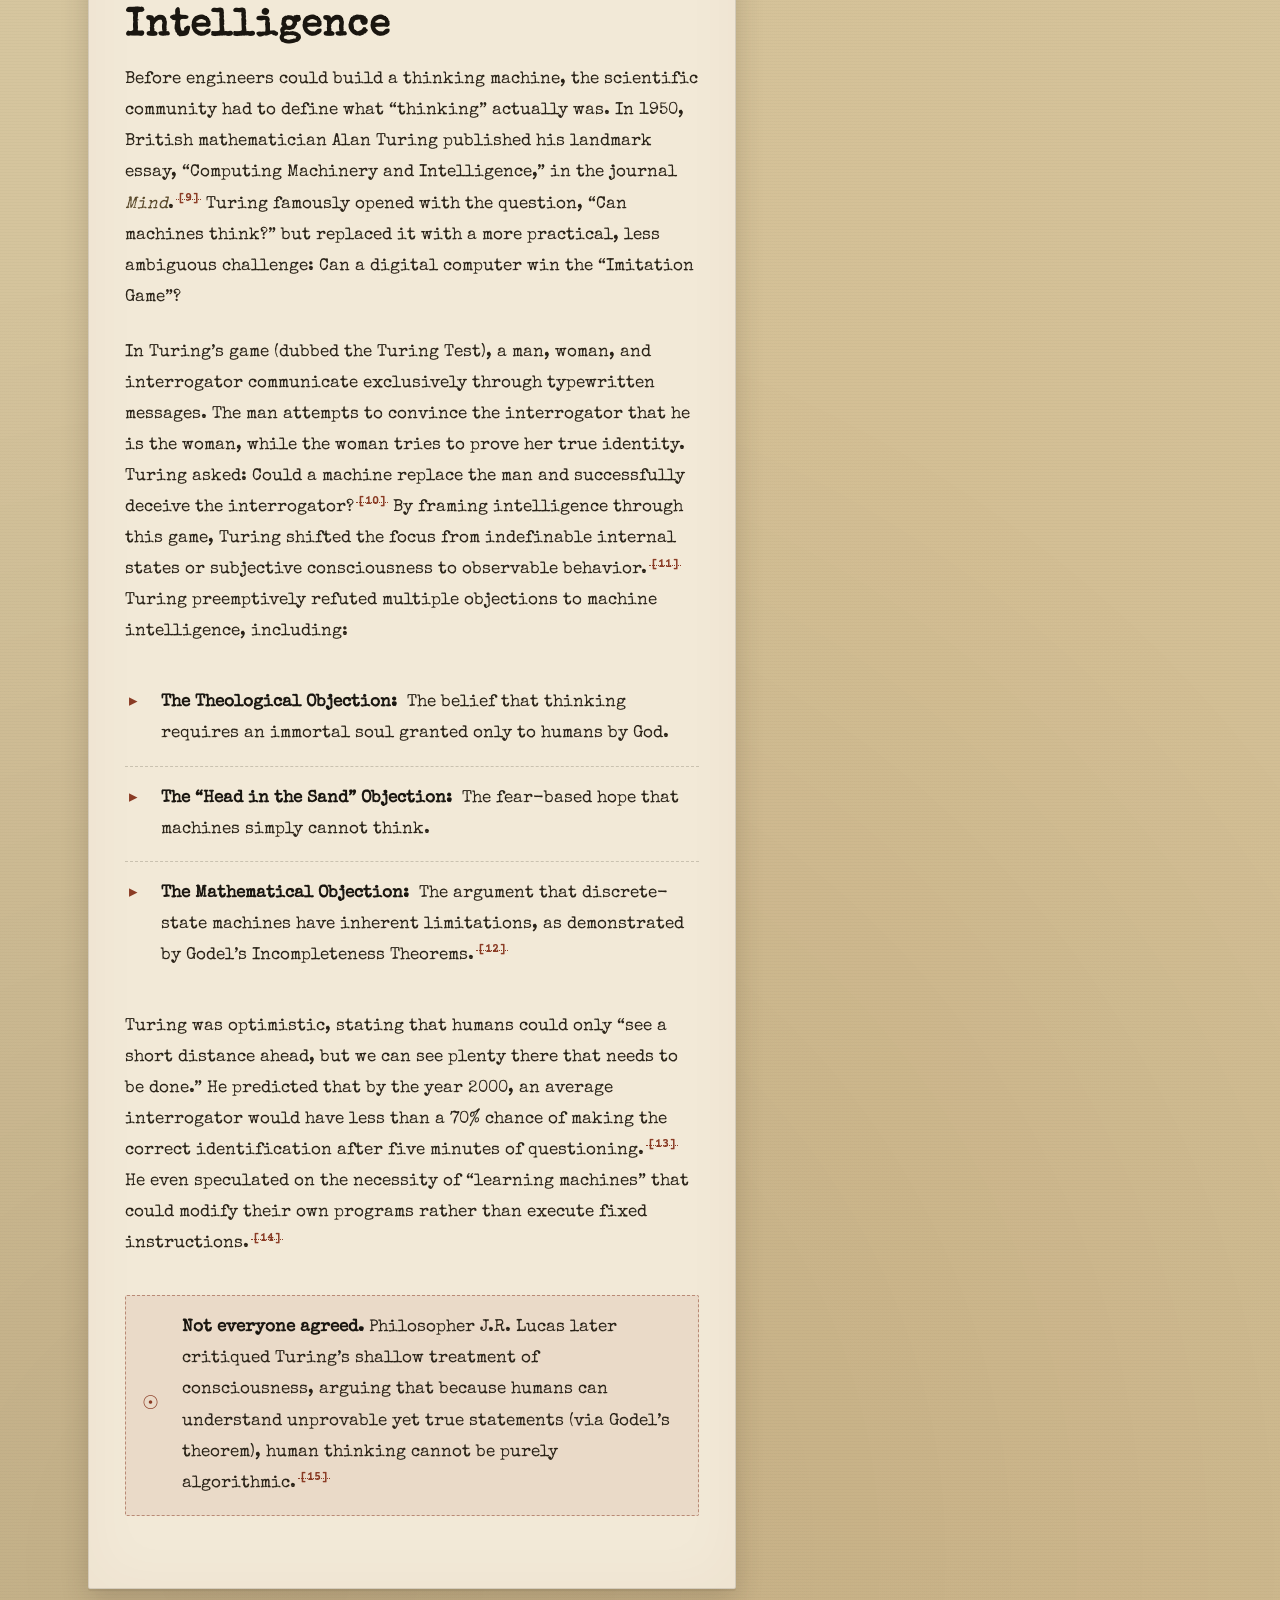
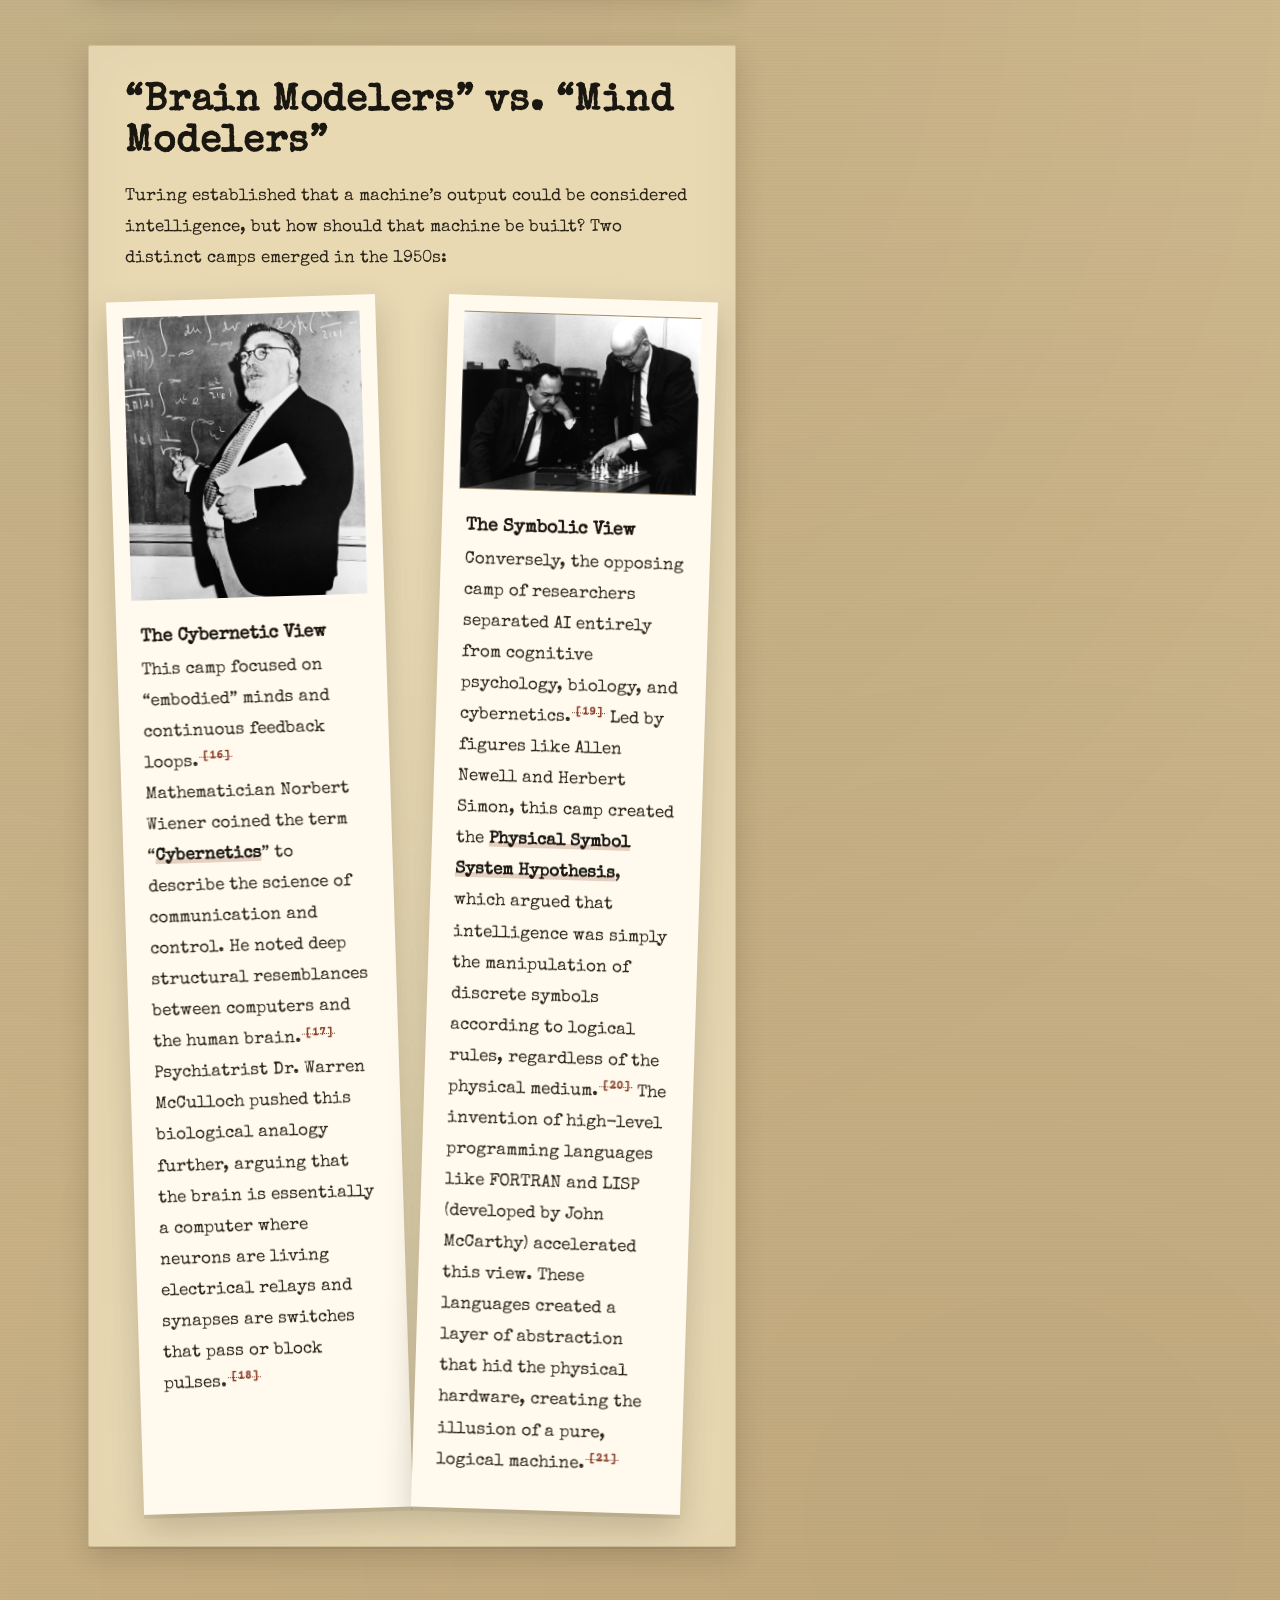
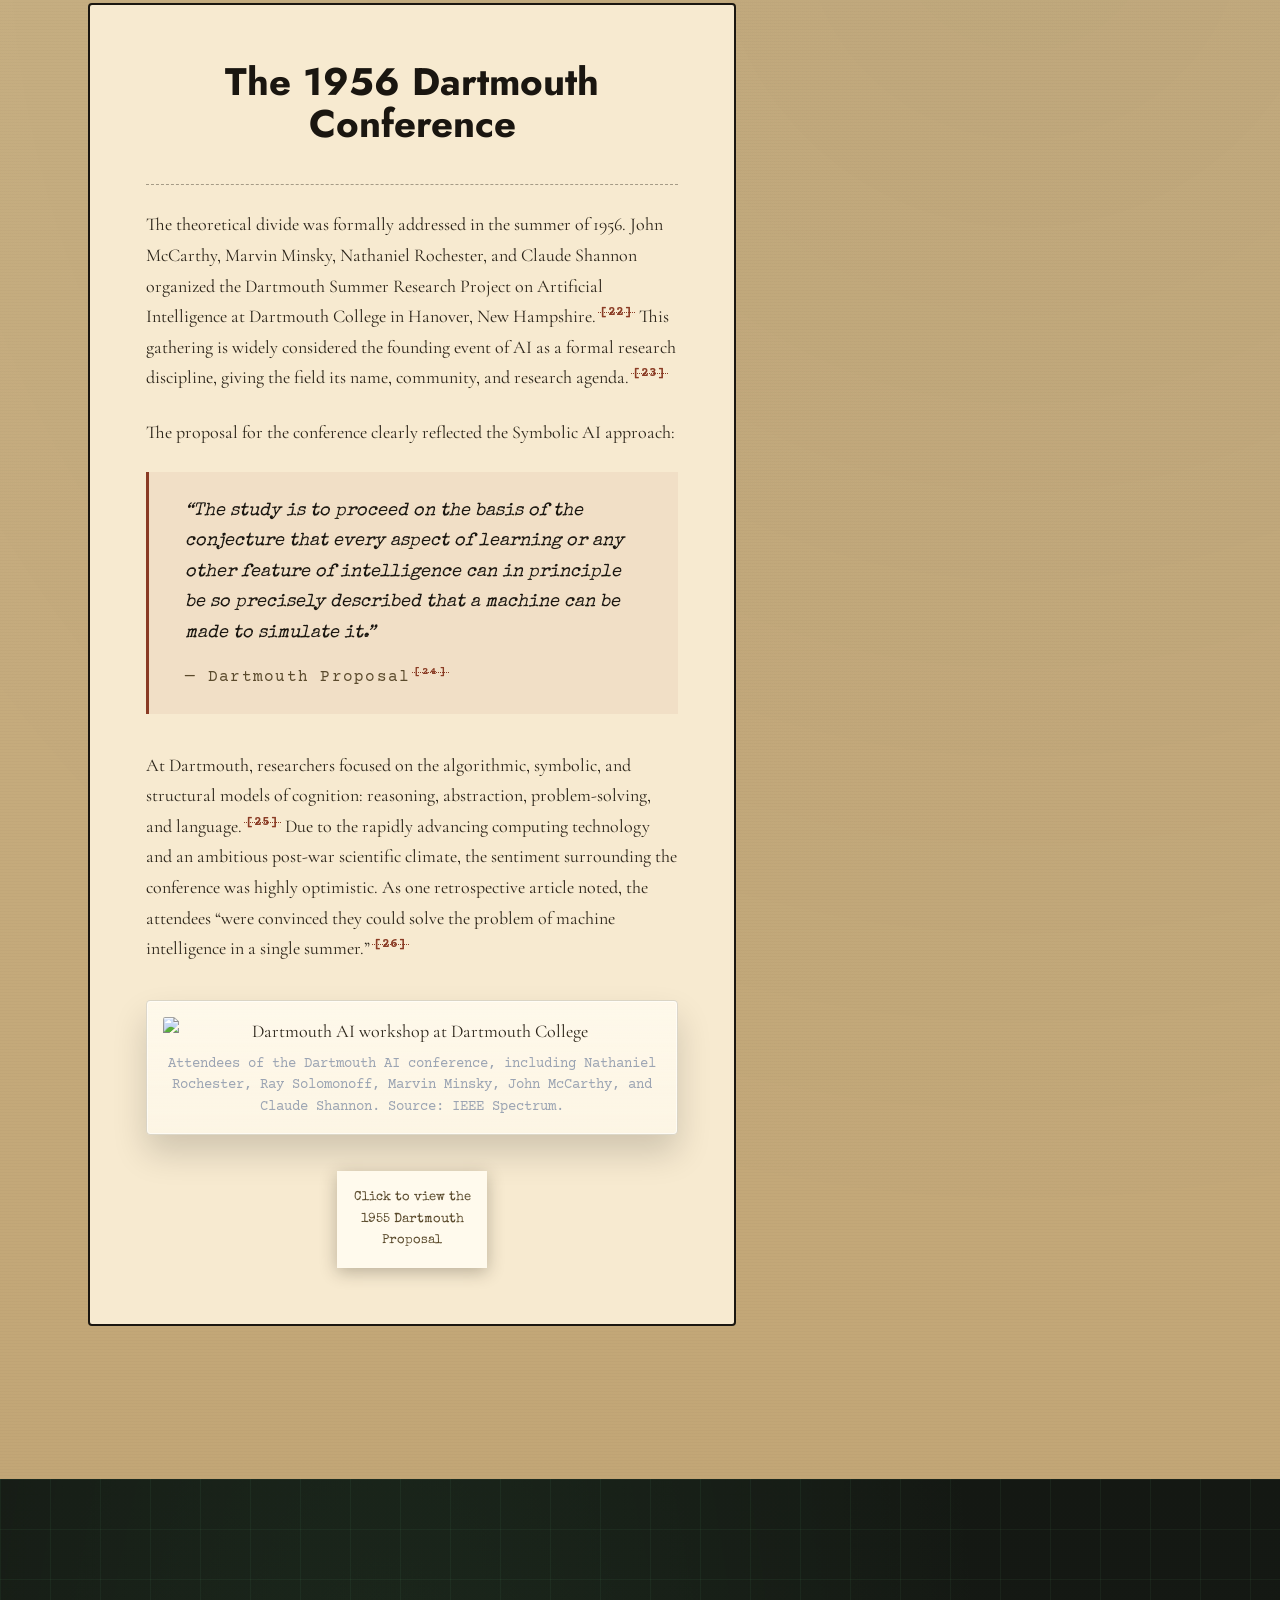
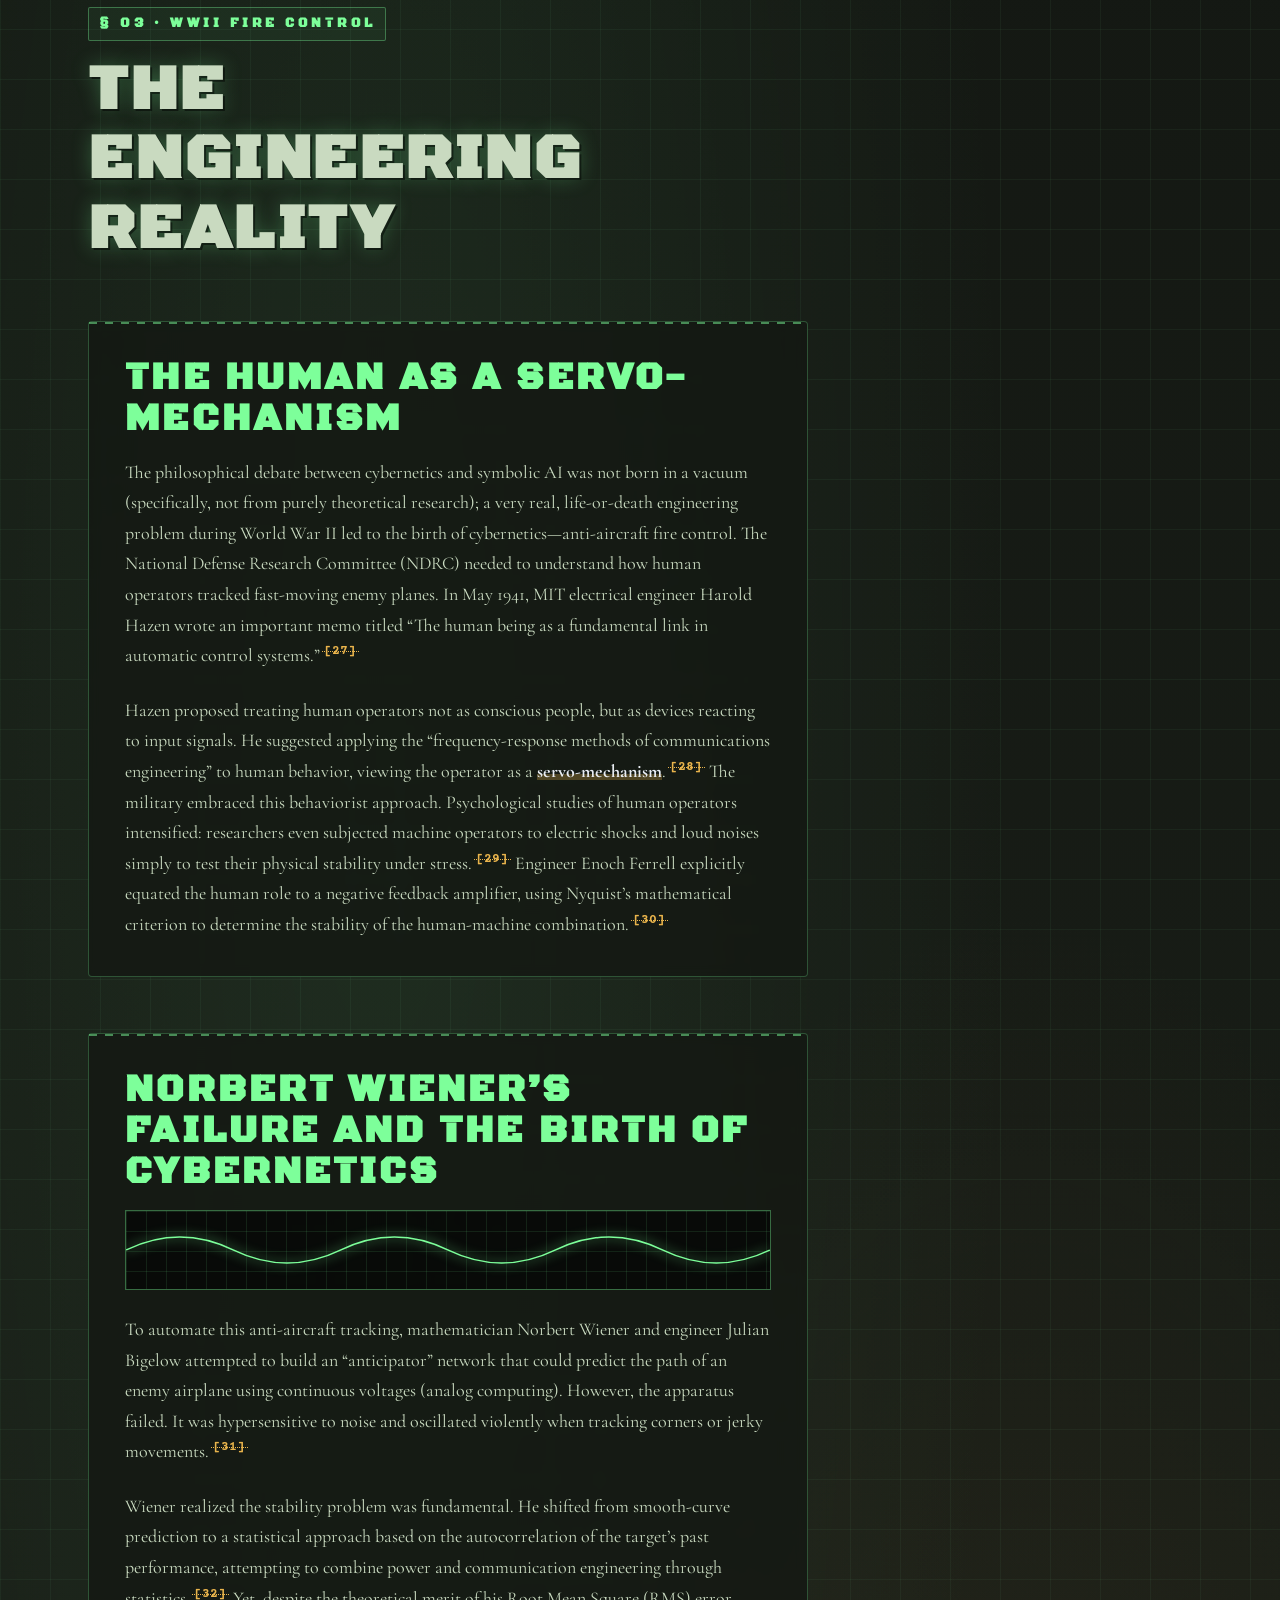
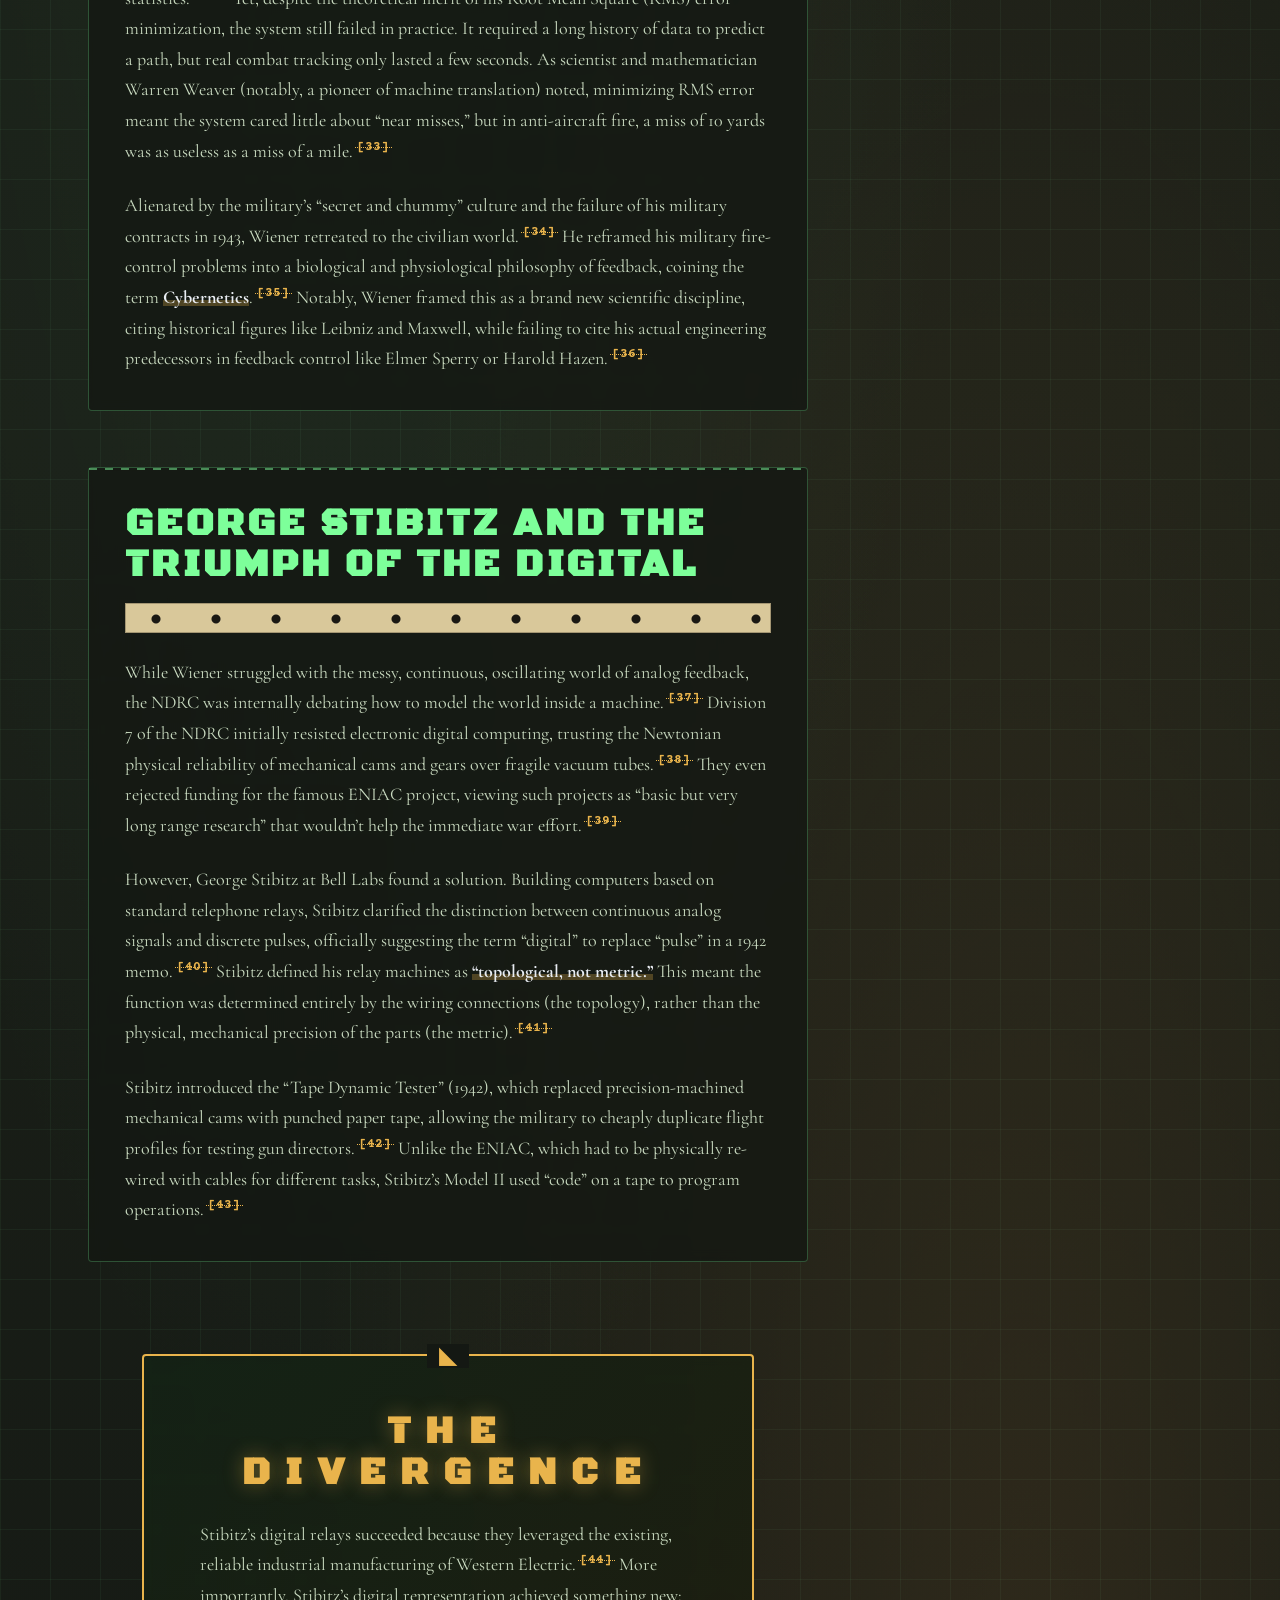
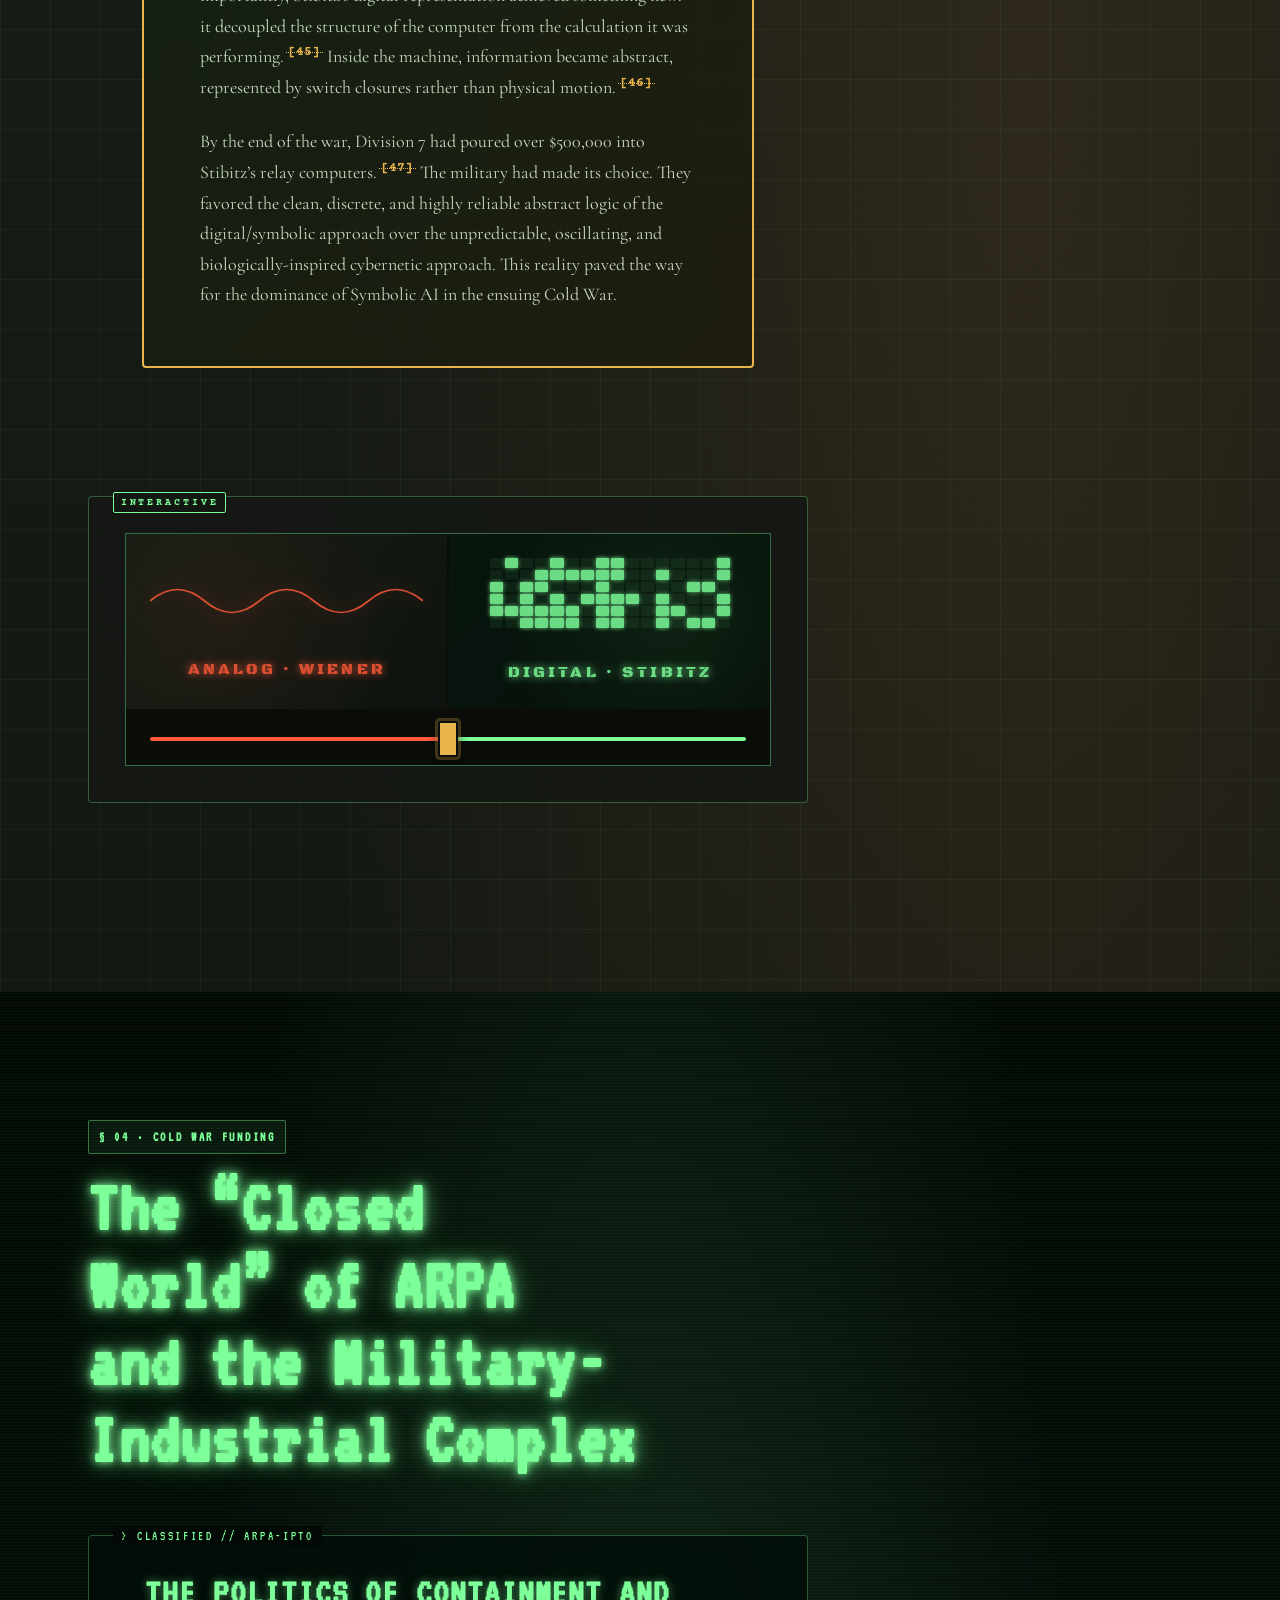
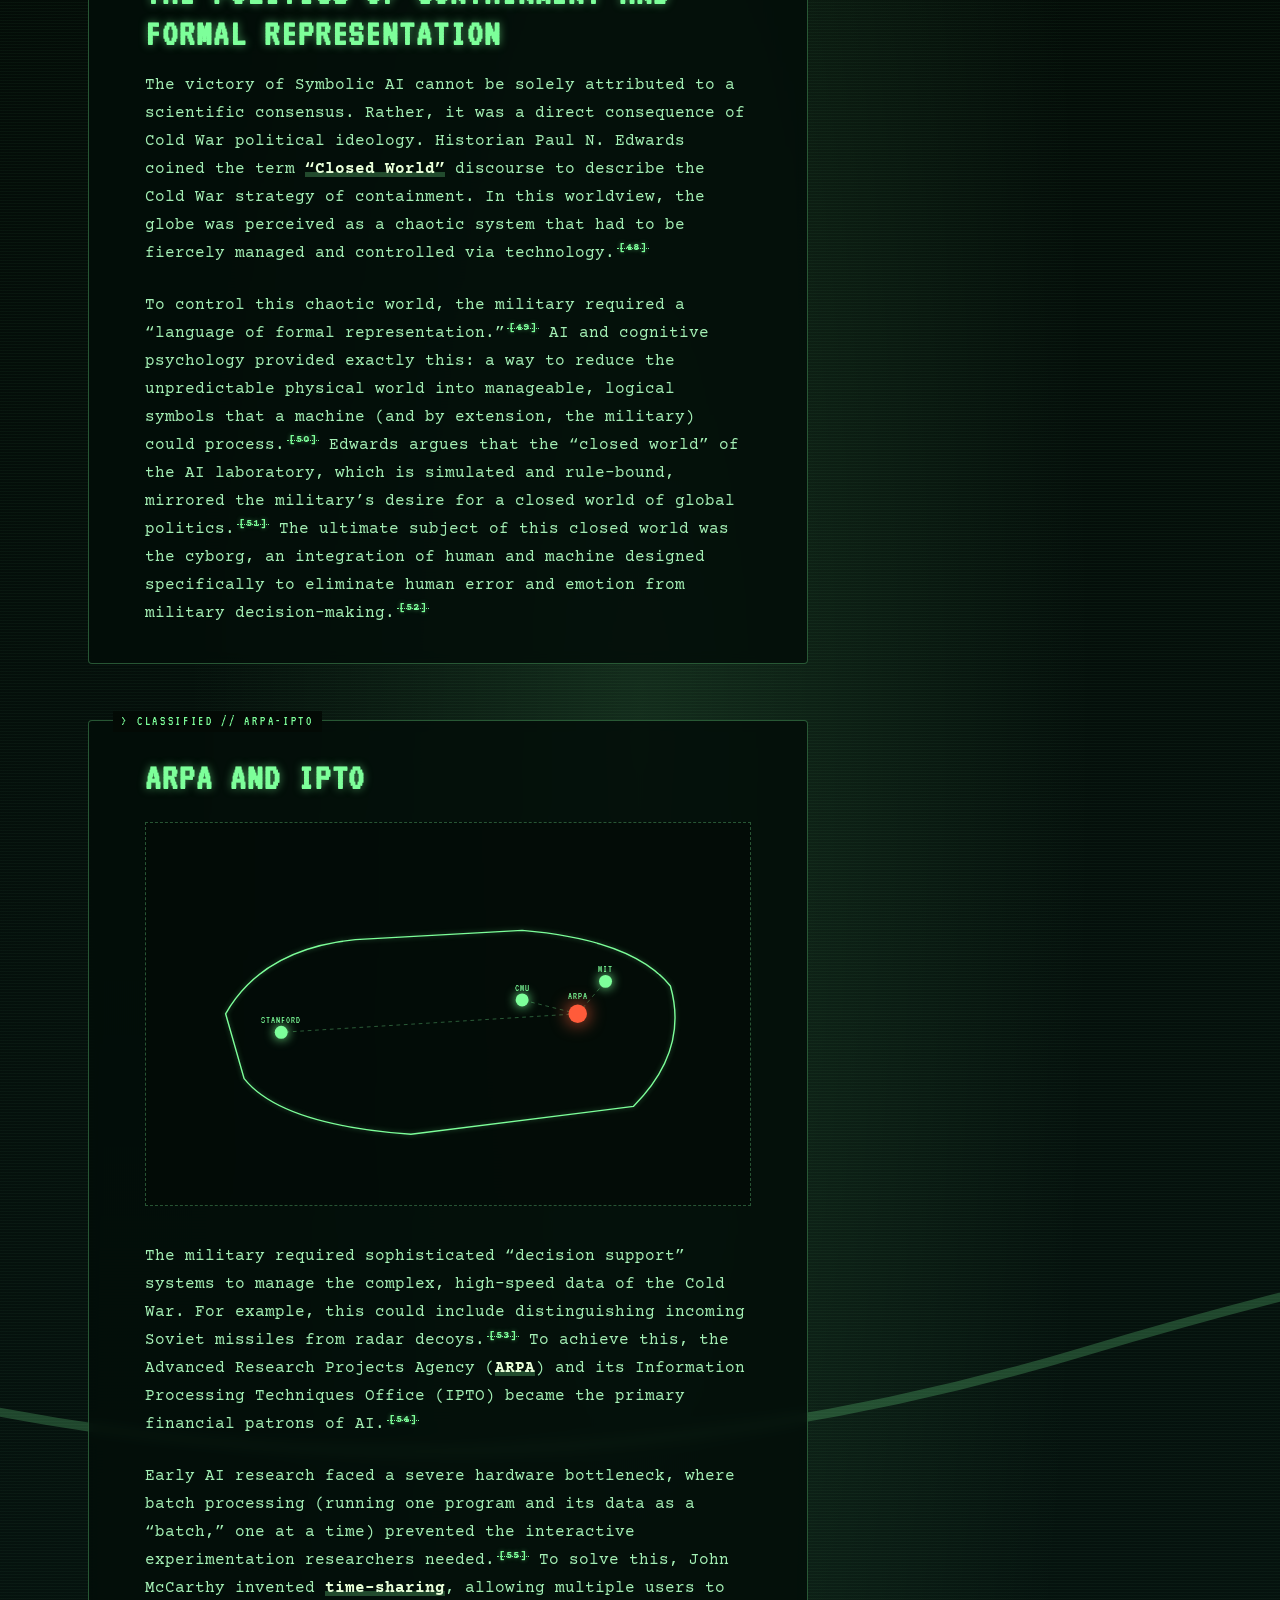
==== commit b508d122: "commit" ====
--- a/index.html
+++ b/index.html
@@ -5,8 +5,6 @@
     <meta name="viewport" content="width=device-width, initial-scale=1.0" />
     <title>The Divergence of Early AI &mdash; A Cold War History</title>
 
-    <!-- Typography: distinctive pairing -->
-    <!-- Display: Futura-adjacent (Jost) + typewriter (Special Elite/Courier Prime) + military stencil (Black Ops One) + modern sans (Inter fallback only where explicit) -->
     <link rel="preconnect" href="https://fonts.googleapis.com" />
     <link rel="preconnect" href="https://fonts.gstatic.com" crossorigin />
     <link href="https://fonts.googleapis.com/css2?family=Jost:wght@300;400;500;700;900&family=Courier+Prime:wght@400;700&family=Special+Elite&family=Black+Ops+One&family=VT323&family=Cormorant+Garamond:ital,wght@0,400;0,600;1,400&family=Space+Grotesk:wght@300;400;500;700&display=swap" rel="stylesheet" />
@@ -18,20 +16,12 @@
 </head>
 <body data-current-theme="split-screen">
 
-    <!-- =====================================================
-         GLOBAL SHELL
-         These persistent UI elements sit on top of all sections
-         ===================================================== -->
-
-    <!-- Top-right Radar Navigation Menu -->
+   
     <nav id="radar-menu" aria-label="Section navigation radar">
         <div class="radar-ring">
             <div class="radar-sweep" aria-hidden="true"></div>
             <div class="radar-grid" aria-hidden="true"></div>
-            <!-- Blips: each corresponds to a section. Hovering reveals title.
-                 --distance is a decimal ratio multiplied by --radar-size in CSS.
-                 Values range from ~0.12 (near center) to ~0.42 (near outer edge)
-                 to produce a realistic scattered-targets radar display. -->
+           
             <button class="radar-blip" data-target="section-1" style="--angle: 18deg; --distance: 0.40;">
                 <span class="blip-label">The Hub</span>
             </button>
@@ -62,7 +52,6 @@
         </div>
     </nav>
 
-    <!-- Glossary pop-out sidebar (hidden by default) -->
     <aside id="glossary-sidebar" aria-hidden="true">
         <button id="glossary-close" aria-label="Close glossary">&times;</button>
         <div class="glossary-header">
@@ -77,10 +66,8 @@
         </div>
     </aside>
 
-    <!-- Footnote tooltip (shows on hover over superscript citations) -->
     <div id="footnote-tooltip" role="tooltip" aria-hidden="true"></div>
 
-    <!-- Primary source lightbox overlay -->
     <div id="source-lightbox" aria-hidden="true">
         <button id="source-lightbox-close" aria-label="Close">&times;</button>
         <div class="lightbox-inner">
@@ -89,26 +76,19 @@
         </div>
     </div>
 
-    <!-- ====================================================
-         MAIN NARRATIVE
-         ==================================================== -->
+   
     <main id="scroll-container">
 
-        <!-- ============================================================
-             SECTION 1 &mdash; THE HUB
-             ============================================================ -->
+    
         <section id="section-1" class="narrative-section" data-theme="split-screen" data-year="1950" data-year-range="1940-1950" data-title="The Hub">
-            <!-- Split-screen background: Cybernetic (left) vs Symbolic (right) -->
             <div class="split-backdrop" aria-hidden="true">
                 <div class="split-left">
-                    <!-- Procedural fallback network -->
                     <svg class="proc-network" viewBox="0 0 600 900" preserveAspectRatio="xMidYMid slice" aria-hidden="true">
                         <g class="net-nodes"></g>
                         <g class="net-edges"></g>
                     </svg>
                 </div>
                 <div class="split-right">
-                    <!-- Procedural fallback: cascading binary -->
                     <div class="binary-rain" aria-hidden="true"></div>
                 </div>
                 <div class="split-diagonal" aria-hidden="true"></div>
@@ -144,7 +124,6 @@
                         </p>
                     </article>
 
-                    <!-- Thesis: glowing typewriter-style box -->
                     <article class="text-box thesis-box" aria-label="Thesis statement">
                         <span class="thesis-tag">THESIS</span>
                         <p>
@@ -167,9 +146,7 @@
         </section>
 
 
-        <!-- ============================================================
-             SECTION 2 &mdash; WHAT DOES IT MEAN TO THINK?
-             ============================================================ -->
+    
         <section id="section-2" class="narrative-section" data-theme="academic" data-year="1950" data-year-range="1950-1956" data-title="What Does It Mean to Think?">
             <div class="academic-backdrop" aria-hidden="true">
                 <div class="paper-texture"></div>
@@ -274,7 +251,6 @@
                             <figcaption>Attendees of the Dartmouth AI conference, including Nathaniel Rochester, Ray Solomonoff, Marvin Minsky, John McCarthy, and Claude Shannon. Source: IEEE Spectrum.</figcaption>
                         </figure>
 
-                        <!-- Primary source zoom -->
                         <button class="primary-source-thumb" data-source="dartmouth-proposal">
                             <span class="thumb-label">Click to view the 1955 Dartmouth Proposal</span>
                         </button>
@@ -284,9 +260,7 @@
         </section>
 
 
-        <!-- ============================================================
-             SECTION 3 &mdash; THE ENGINEERING REALITY (WWII)
-             ============================================================ -->
+       
         <section id="section-3" class="narrative-section" data-theme="wwii-blueprint" data-year="1942" data-year-range="1940-1945" data-title="The Engineering Reality">
             <div class="wwii-backdrop" aria-hidden="true">
                 <div class="radar-grid-overlay"></div>
@@ -355,7 +329,6 @@
                         </p>
                     </article>
 
-                    <!-- Analog vs Digital slider interactive -->
                     <div class="interactive-block interactive-block--slider" aria-label="Analog versus Digital slider">
                         <div class="ad-slider">
                             <div class="ad-panel ad-panel--analog">
@@ -366,7 +339,6 @@
                             </div>
                             <div class="ad-panel ad-panel--digital">
                                 <div class="digital-grid">
-                                    <!-- binary cells populated by JS -->
                                 </div>
                                 <span class="ad-label">DIGITAL &middot; STIBITZ</span>
                             </div>
@@ -378,9 +350,6 @@
         </section>
 
 
-        <!-- ============================================================
-             SECTION 4 &mdash; THE CLOSED WORLD OF ARPA
-             ============================================================ -->
         <section id="section-4" class="narrative-section" data-theme="bunker" data-year="1960" data-year-range="1957-1968" data-title="The Closed World of ARPA">
             <div class="bunker-backdrop" aria-hidden="true">
                 <div class="crt-scanlines"></div>
@@ -413,14 +382,10 @@
                     <article class="text-box text-box--crt">
                         <h3 class="sub-head sub-head--crt">ARPA and IPTO</h3>
 
-                        <!-- Interactive ARPA funding map -->
                         <div class="arpa-map" aria-label="ARPA funding map">
                             <svg viewBox="0 0 600 360" preserveAspectRatio="xMidYMid meet" role="img" aria-label="ARPA funding flow to centers of excellence">
-    <!-- US outline, very stylized -->
     <path class="us-outline" d="M60 180 Q 100 110 200 100 L 380 90 Q 500 100 540 150 Q 560 220 500 280 L 260 310 Q 120 300 80 250 Z" stroke="currentColor" fill="none" stroke-width="1.5" />
 
-    <!-- Funding lanes. Each group pairs a line with its destination node
-         so hovering anywhere in the group lights up that lane's line. -->
     <g class="funding-lane" data-lane="mit">
         <line class="funding-line" x1="440" y1="180" x2="470" y2="145" />
         <g class="funding-node" data-label="MIT &mdash; Project MAC" transform="translate(470,145)" style="--node-delay: 0.8s;">
@@ -443,7 +408,6 @@
         </g>
     </g>
 
-    <!-- ARPA hub rendered last so it sits on top of the line origins -->
     <g class="funding-node funding-node--hub" data-label="ARPA / IPTO &mdash; Washington D.C." transform="translate(440,180)" style="--node-delay: 0s;">
         <circle r="10" />
         <text y="-16" text-anchor="middle">ARPA</text>
@@ -465,7 +429,6 @@
                     <article class="text-box text-box--crt">
                         <h3 class="sub-head sub-head--crt">The Logic Theorist and GPS</h3>
 
-                        <!-- Means-Ends Analysis interactive -->
                         <div class="logic-tree" aria-label="Means-Ends analysis tree">
                             <div class="tree-state" data-step="0">
                                 <span class="tree-label">PRESENT STATE</span>
@@ -494,9 +457,6 @@
         </section>
 
 
-        <!-- ============================================================
-             SECTION 5 &mdash; THE HYPE MACHINE
-             ============================================================ -->
         <section id="section-5" class="narrative-section" data-theme="living-room" data-year="1958" data-year-range="1950-1965" data-title="The Hype Machine">
             <div class="livingroom-backdrop" aria-hidden="true"></div>
 
@@ -550,7 +510,6 @@
                     <article class="text-box text-box--newsprint">
                         <h3 class="sub-head sub-head--newspaper">CBS Brings the &ldquo;Thinking Machine&rdquo; into the Living Room</h3>
 
-                        <!-- Interactive vintage TV -->
                         <div class="vintage-tv" aria-label="Interactive 1961 CBS TV">
                             <div class="tv-cabinet">
                                 <div class="tv-screen" id="tv-screen">
@@ -611,9 +570,6 @@
         </section>
 
 
-        <!-- ============================================================
-             SECTION 6 &mdash; THE DISSENTERS & THE FIRST AI WINTER
-             ============================================================ -->
         <section id="section-6" class="narrative-section" data-theme="winter-glitch" data-year="1973" data-year-range="1964-1973" data-title="The Reality Check and the First AI Winter">
             <div class="winter-backdrop" aria-hidden="true">
                 <div class="static-field"></div>
@@ -654,7 +610,6 @@
                                 <figcaption>Hubert Dreyfus. Source: UC Berkeley News.</figcaption>
                             </figure>
 
-                            <!-- Combinatorial Explosion Simulator -->
                             <div class="explosion-sim" aria-label="Combinatorial Explosion Simulator">
                                 <div class="explosion-stage" id="explosion-stage">
                                     <canvas id="explosion-canvas" width="560" height="260"></canvas>
@@ -688,18 +643,12 @@
                             <li><strong>Category C:</strong> Computer-based CNS (Central Nervous System) studies (which also had valid neurobiology/psychology merit).</li>
                             <li><strong>Category B:</strong> The &ldquo;Bridge&rdquo; of general-purpose robots/systems (which Lighthill declared a profound failure).<sup class="cite" data-ref="s6-100" data-citation="Lighthill, &ldquo;Part I: Artificial Intelligence: A General Survey,&rdquo; 2.">100</sup></li>
                         </ul>
-                        <p>
-                            Lighthill advised funding to be pulled from Category B, dismantling the prior justification for ARPA and government funding of general AI.<sup class="cite" data-ref="s6-101" data-citation="Lighthill, &ldquo;Part I: Artificial Intelligence: A General Survey,&rdquo; 20.">101</sup> The resulting massive reduction in financial support (the Lighthill Report was one of several major factors) effectively froze AI research, moving the field into what is now historically known as the first AI Winter.
-                        </p>
+                        <p>Lighthill advised funding to be pulled from Category B, effectively dismantling the British funding rationale for general AI research.<sup class="cite" data-ref="s6-101" data-citation="Lighthill, &ldquo;Part I: Artificial Intelligence: A General Survey,&rdquo; 20.">101</sup> Combined with the disillusionment from a decade of unmet promises, this initiated what is now historically known as the first AI Winter.</p>
                     </article>
                 </div>
             </div>
         </section>
 
-
-        <!-- ============================================================
-             SECTION 7 &mdash; CONCLUSION & LEGACY
-             ============================================================ -->
         <section id="section-7" class="narrative-section" data-theme="modern-obsidian" data-year="2026" data-year-range="1973-2026" data-title="Conclusion and Legacy">
             <div class="modern-backdrop" aria-hidden="true">
                 <svg class="modern-network" viewBox="0 0 1200 700" preserveAspectRatio="xMidYMid slice" aria-hidden="true">
@@ -798,16 +747,13 @@
 
     </main>
 
-    <!-- =====================================================
-         DYNAMIC TIMELINE (bottom, fixed)
-         ===================================================== -->
     <footer id="dynamic-timeline" aria-label="Historical timeline">
         <div class="timeline-rail">
             <div class="timeline-progress" id="timeline-progress"></div>
             <div class="timeline-marker" id="timeline-marker">
                 <span class="timeline-year" id="timeline-year">1950</span>
             </div>
-            <!-- Tick marks for significant years -->
+            
             <div class="timeline-ticks">
                 <div class="tick" style="--pos: 0%;"    data-year="1940"><span>1940</span></div>
                 <div class="tick" style="--pos: 12%;"   data-year="1950"><span>1950</span></div>
@@ -825,23 +771,17 @@
         </div>
     </footer>
 
-    <!-- =====================================================
-         Ambient audio (controlled by scroll-engine.js)
-         ===================================================== -->
-    <!-- MEDIA NEEDED: /assets/audio/ambient-typewriter.mp3, /assets/audio/ambient-radar.mp3, /assets/audio/ambient-mainframe.mp3 -->
+    
     <audio id="ambient-typewriter" src="assets/audio/ambient-typewriter.mp3" loop preload="none"></audio>
     <audio id="ambient-radar" src="assets/audio/ambient-radar.mp3" loop preload="none"></audio>
     <audio id="ambient-mainframe" src="assets/audio/ambient-mainframe.mp3" loop preload="none"></audio>
 
-    <!-- Audio mute toggle -->
+    
     <button id="audio-toggle" aria-label="Toggle ambient sound" aria-pressed="false">
         <span class="audio-icon"></span>
         <span class="audio-label">SOUND</span>
     </button>
 
-    <!-- =====================================================
-         JavaScript
-         ===================================================== -->
     <script src="js/footnotes.js" defer></script>
     <script src="js/glossary.js" defer></script>
     <script src="js/widgets.js" defer></script>
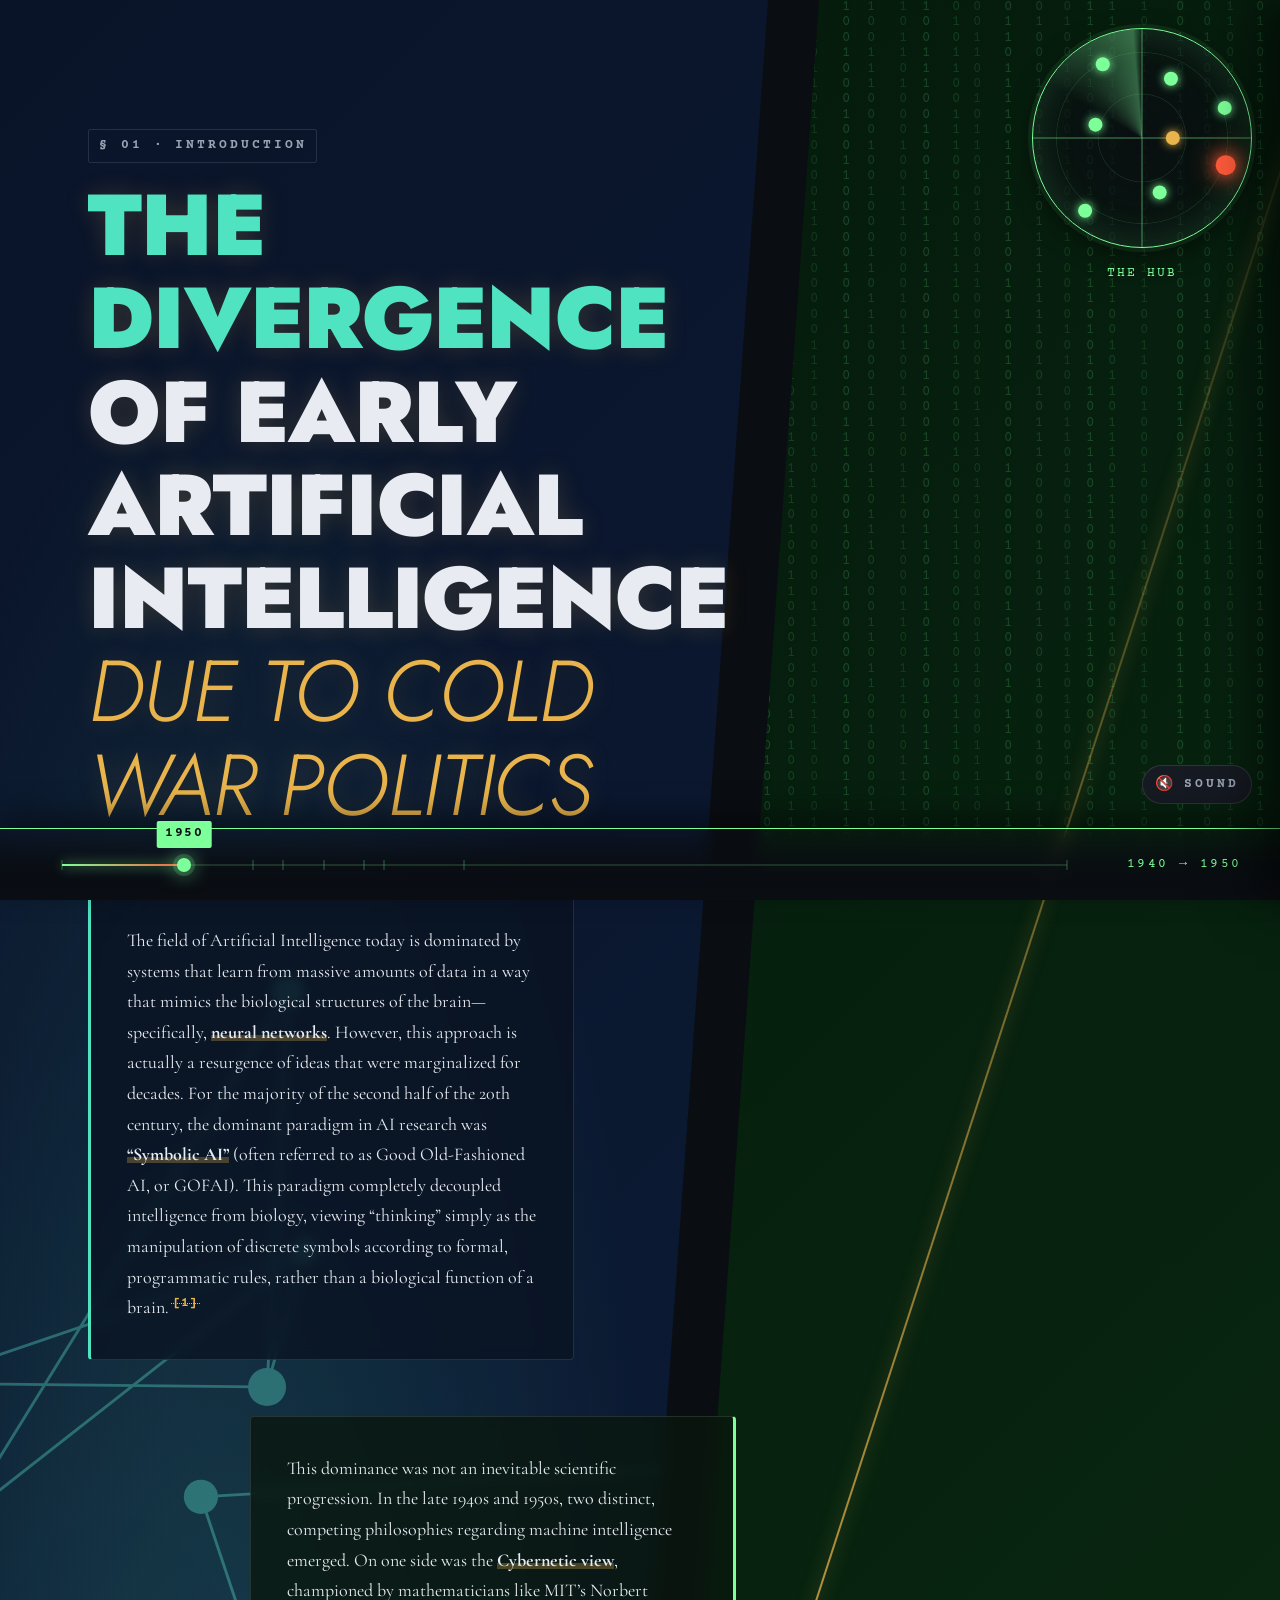
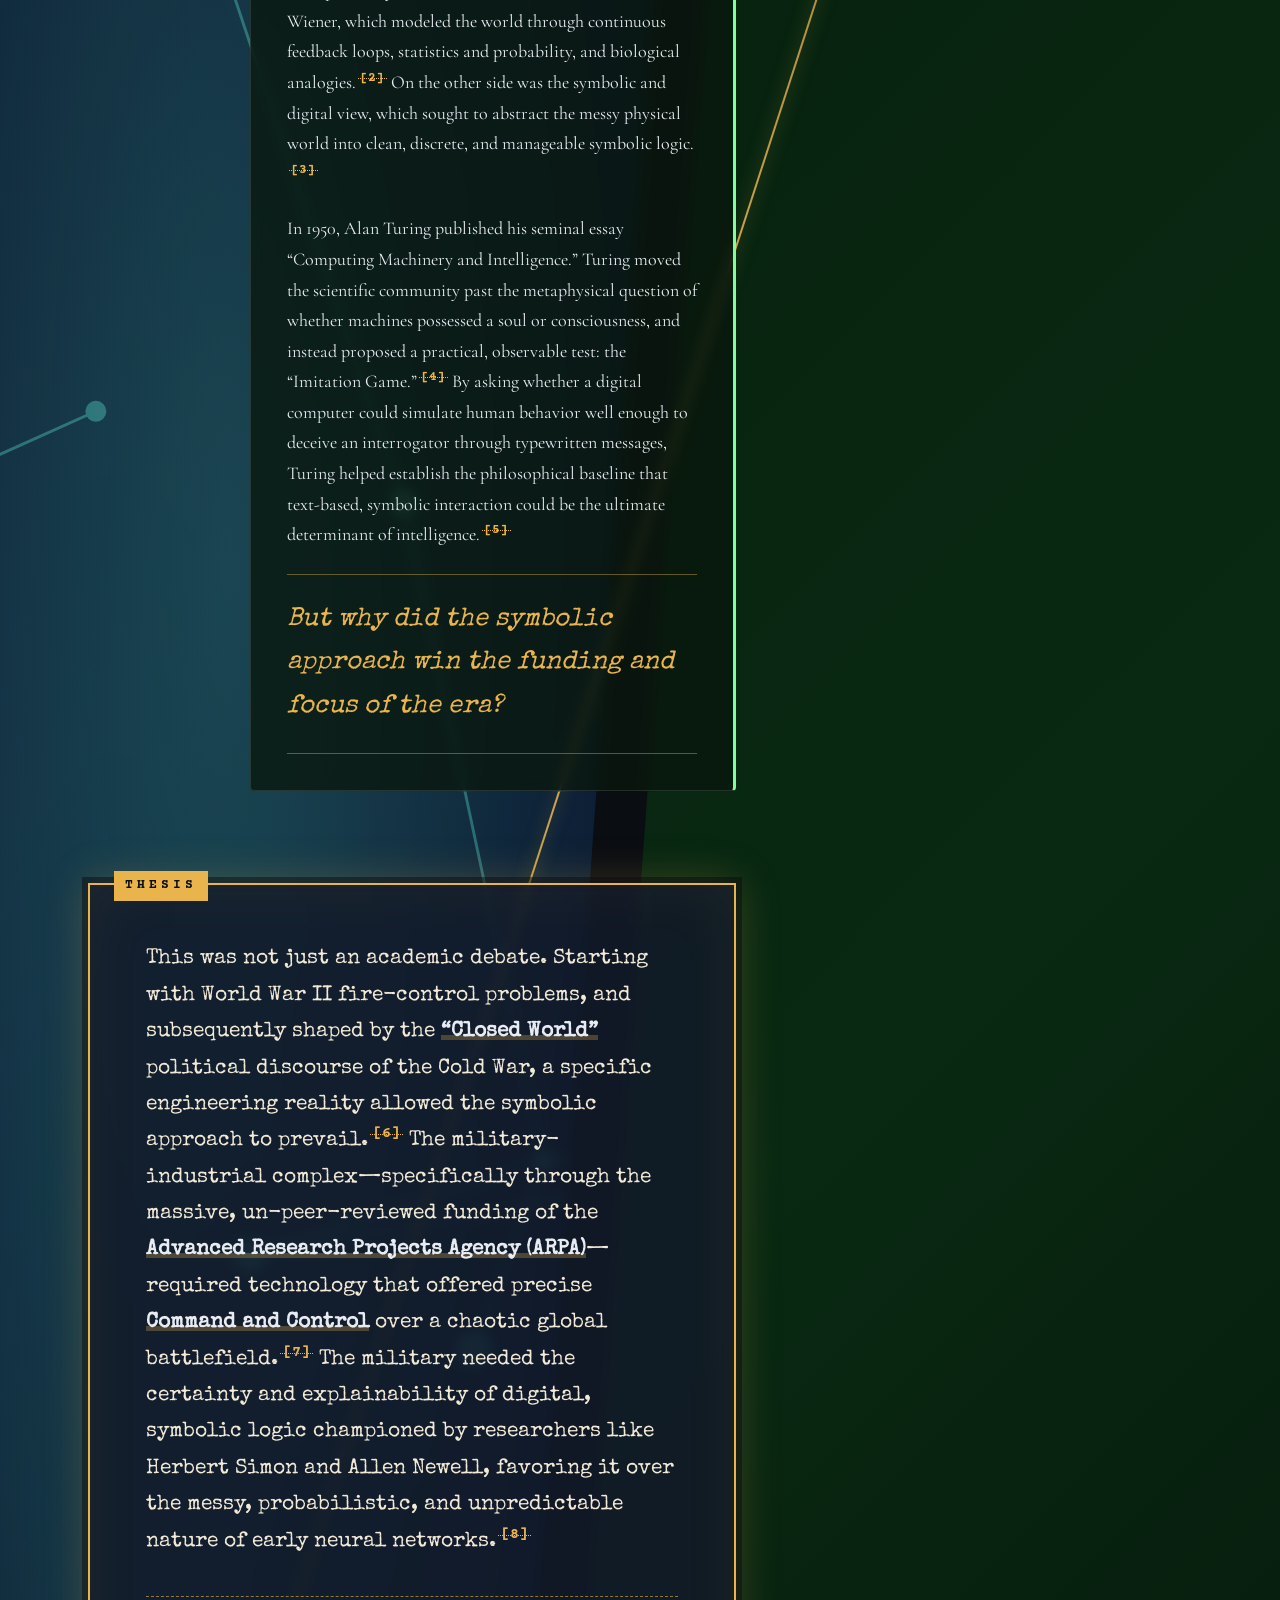
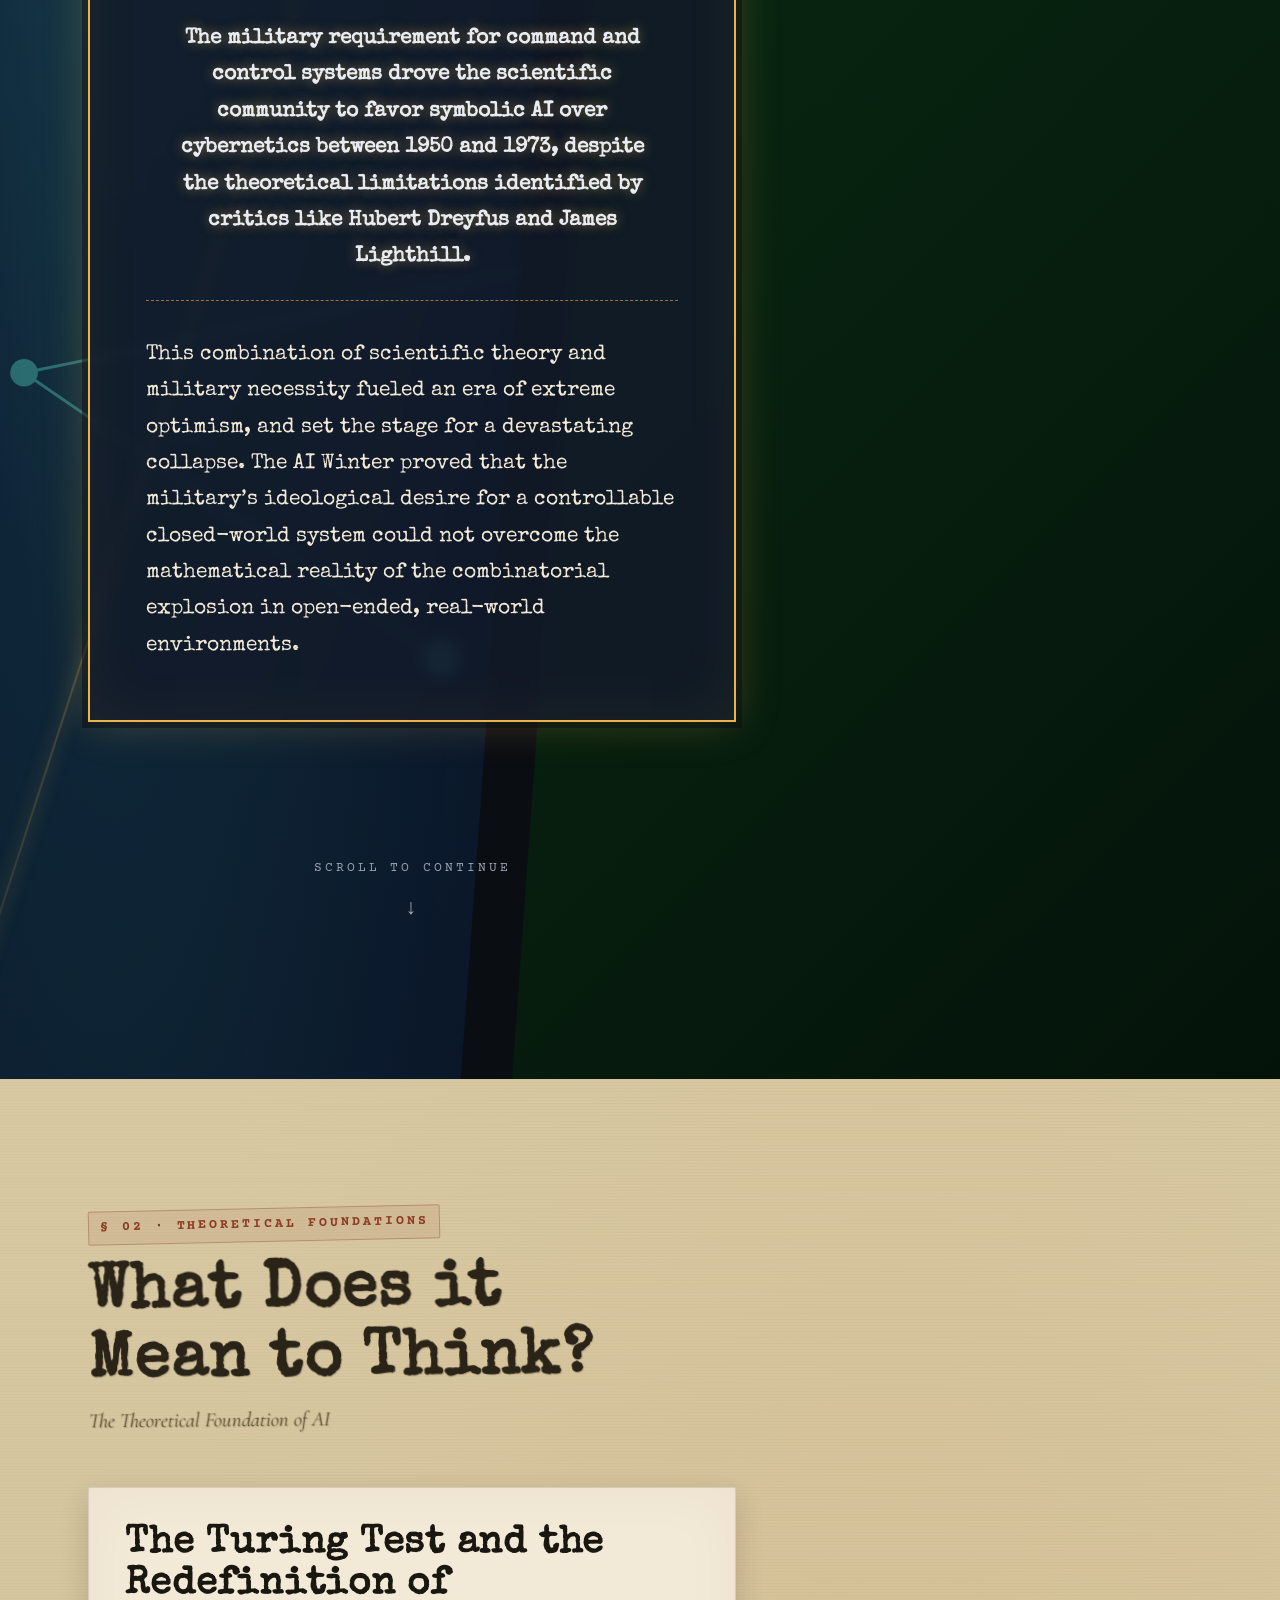
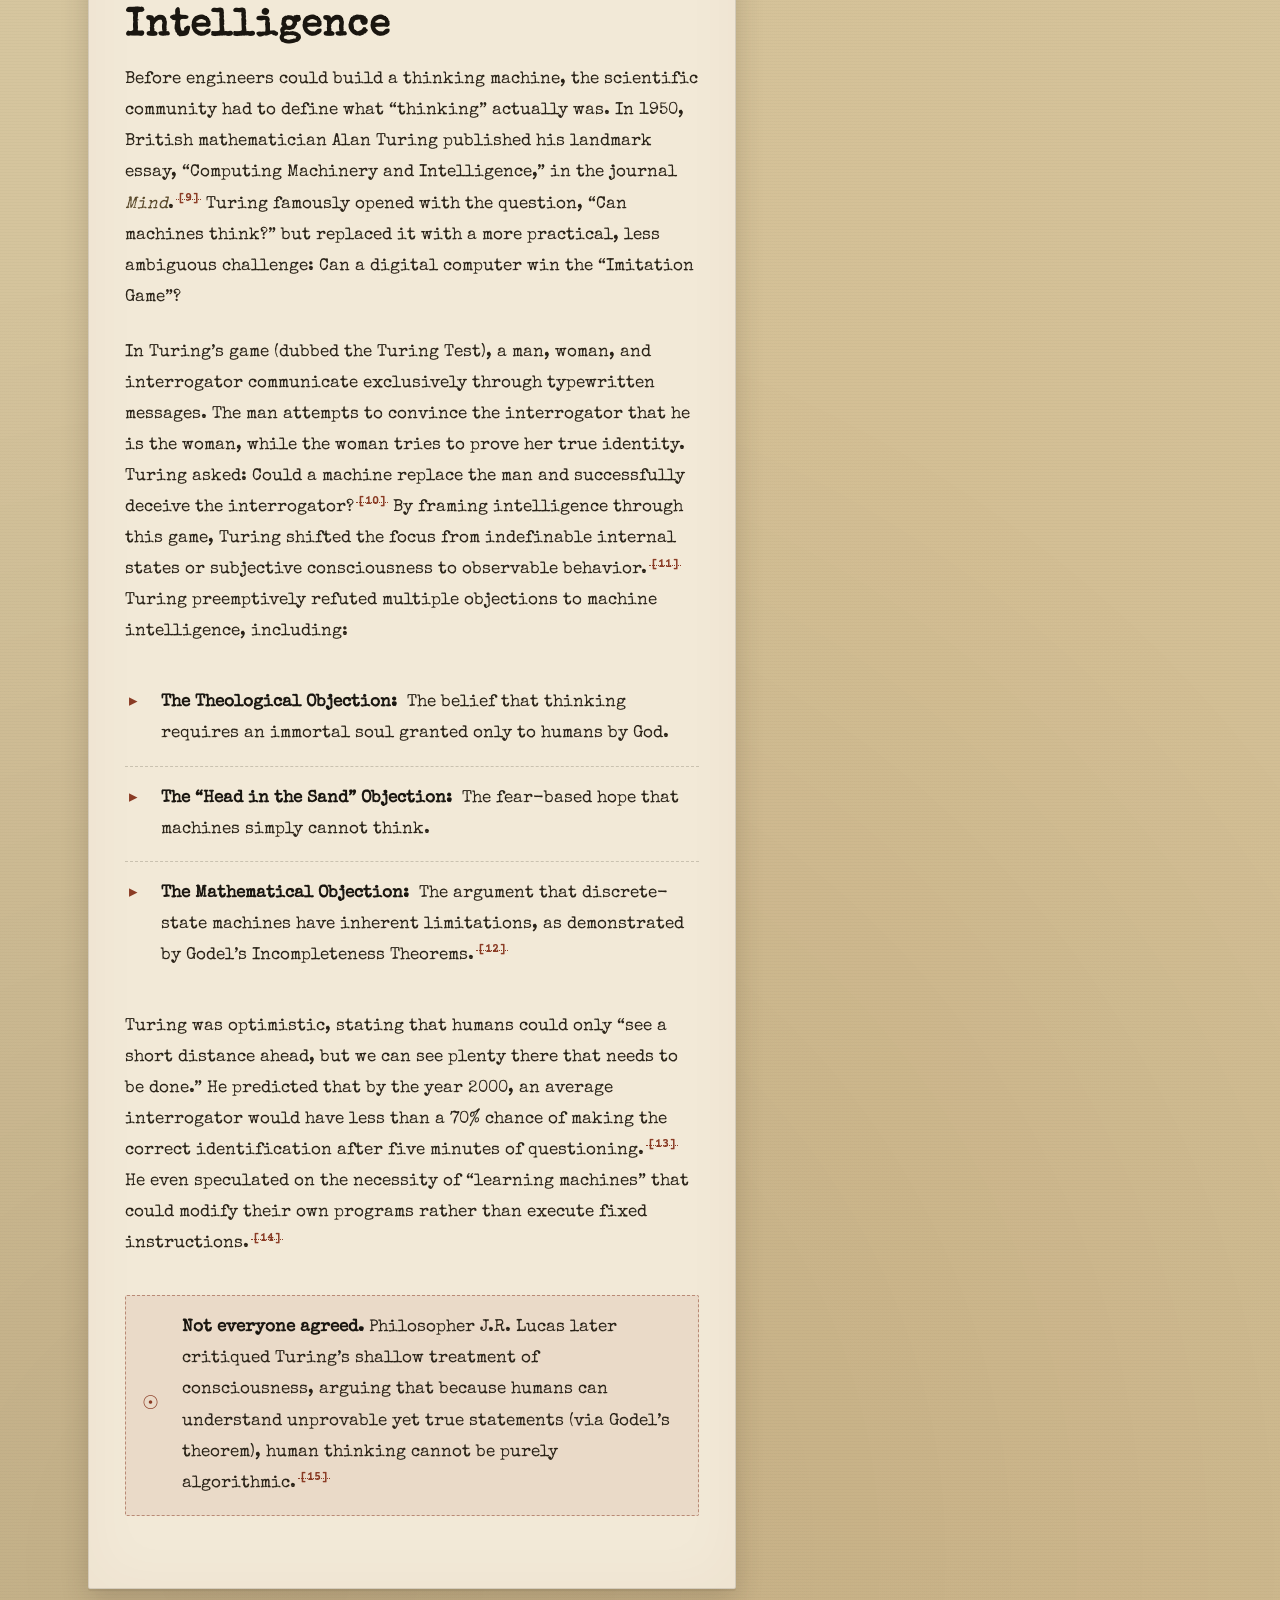
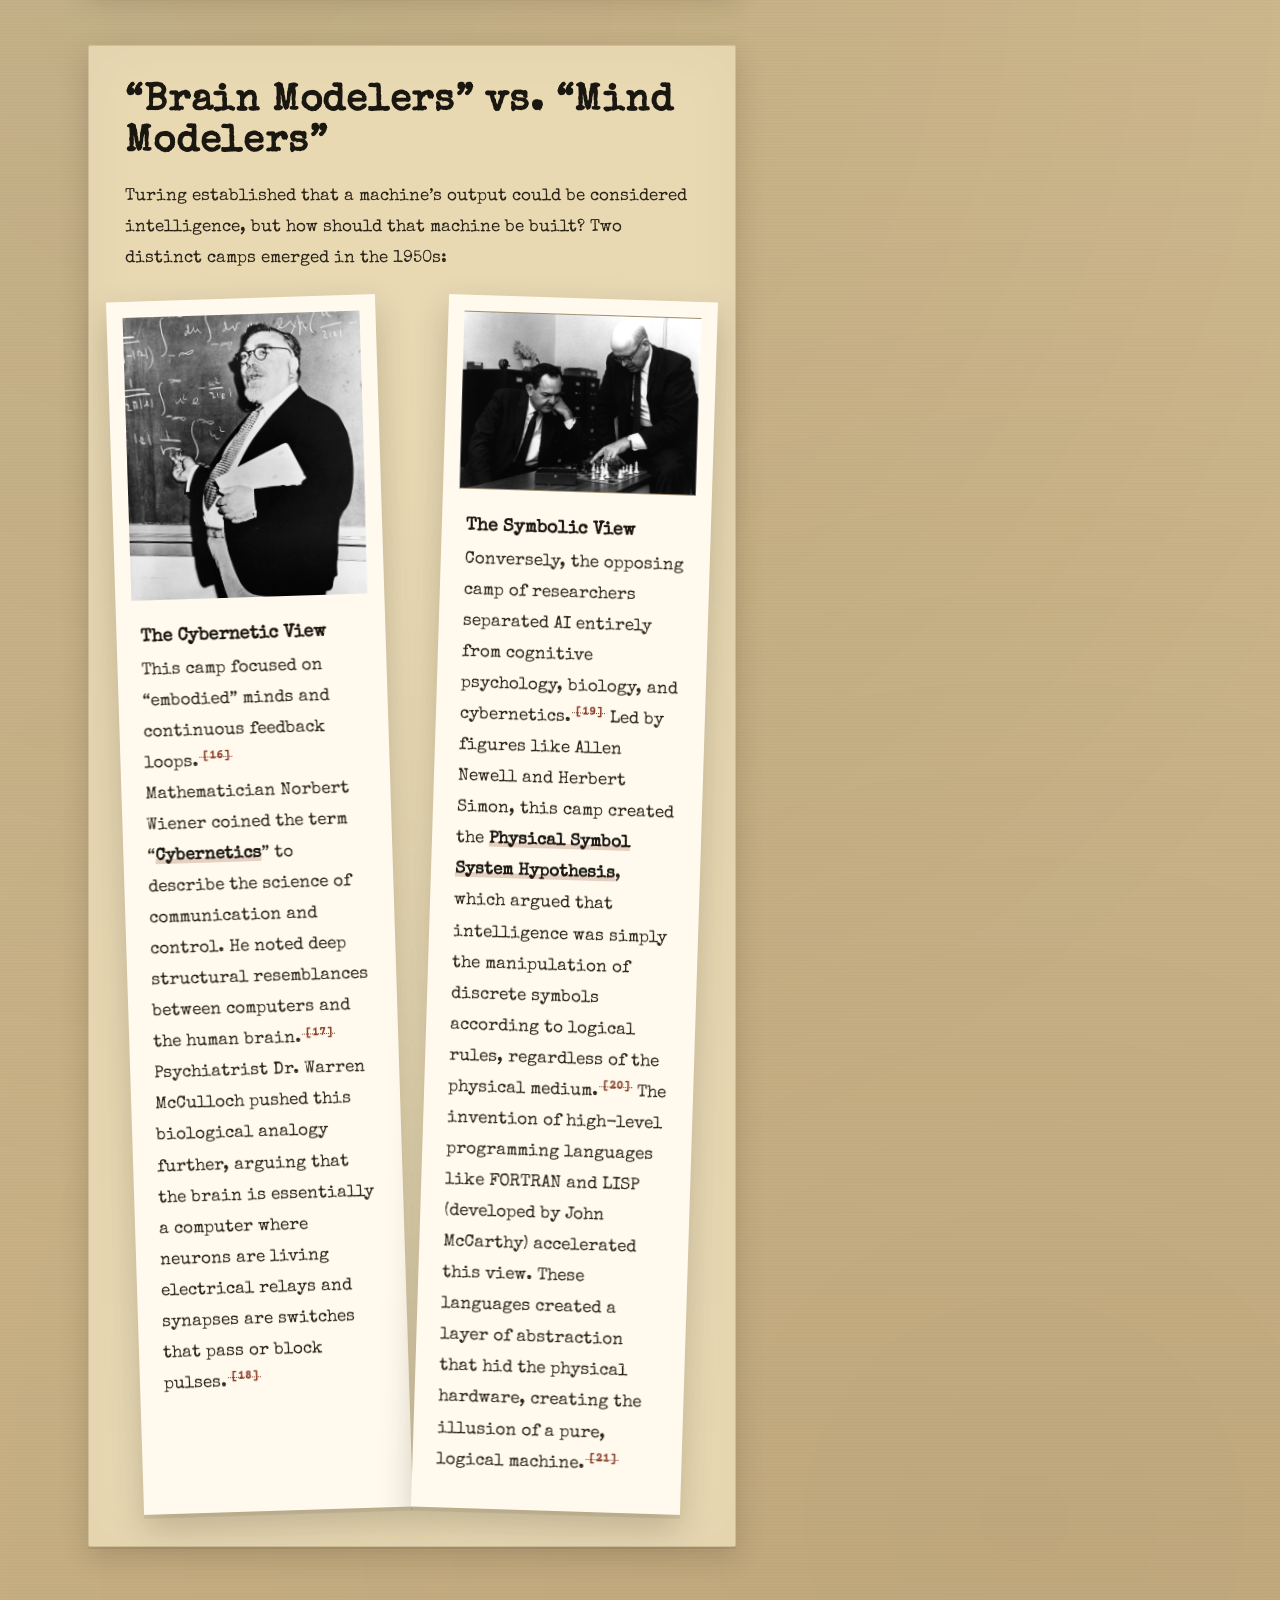
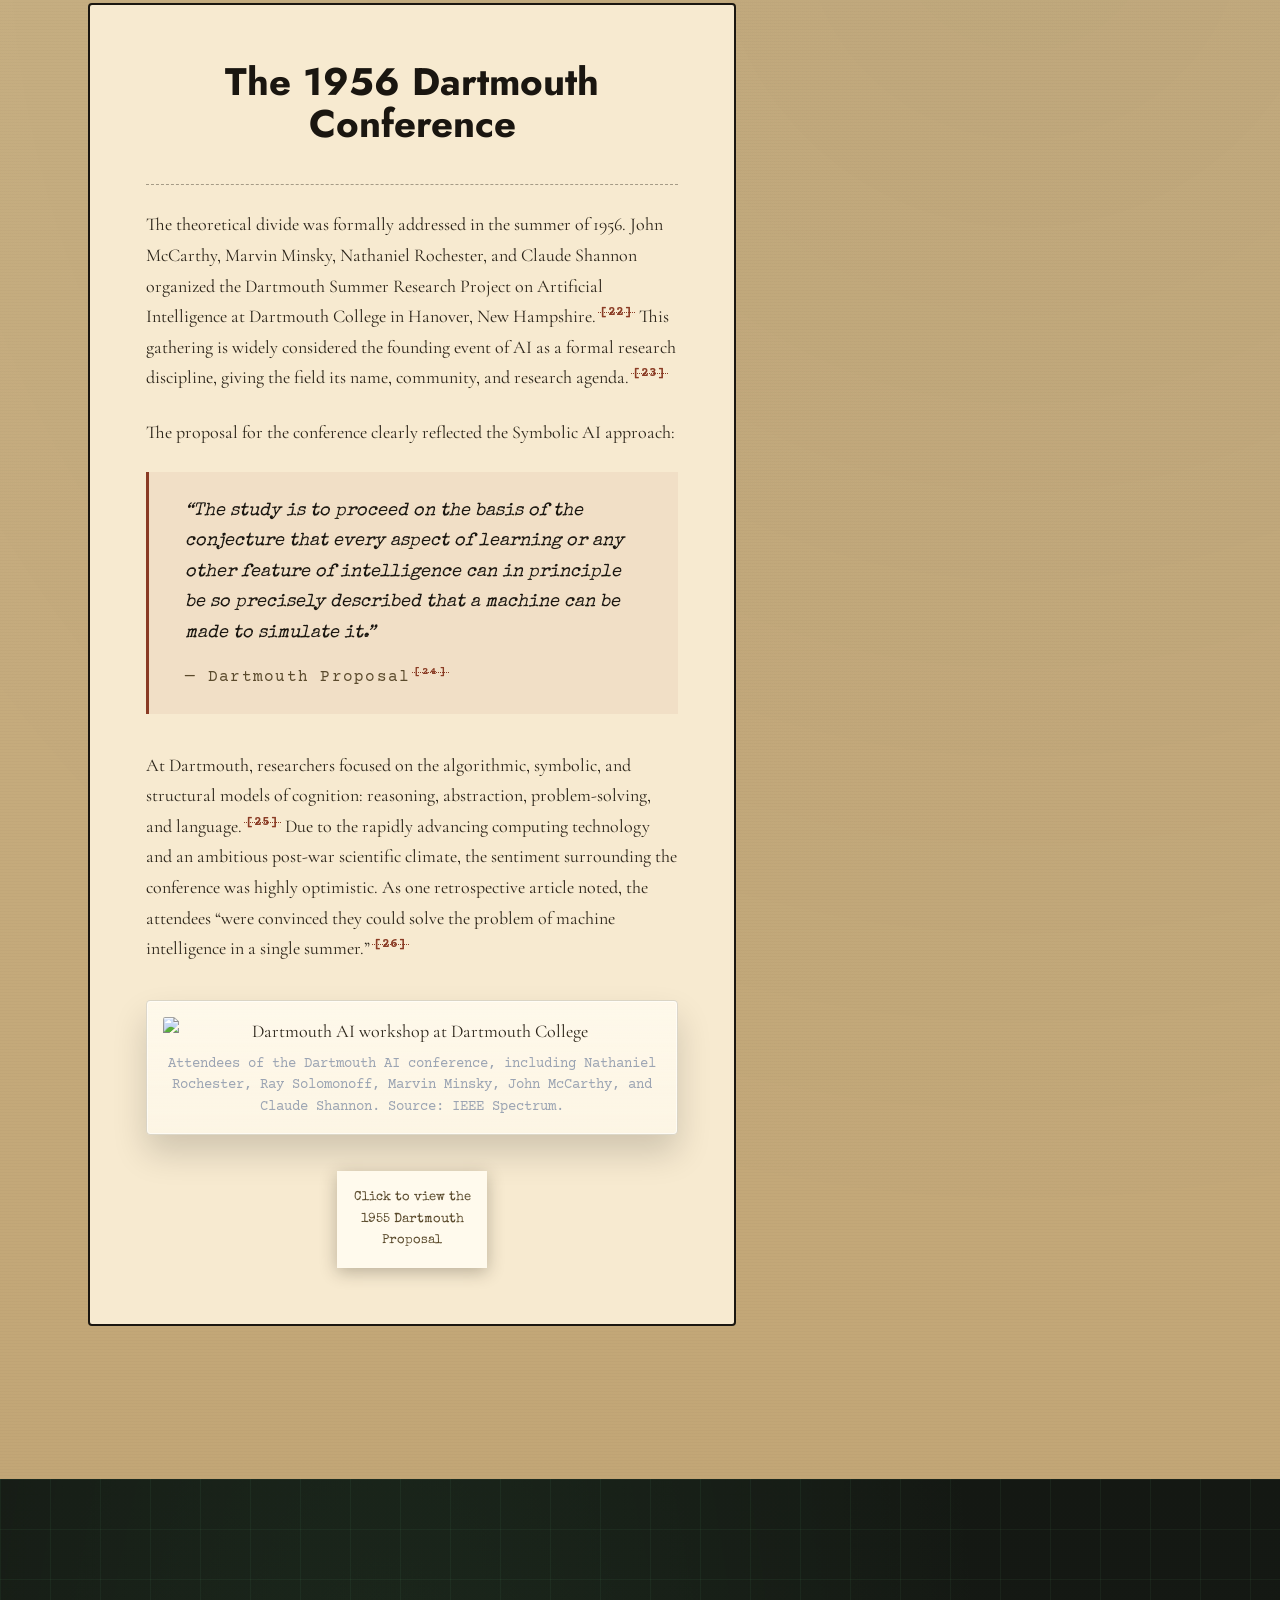
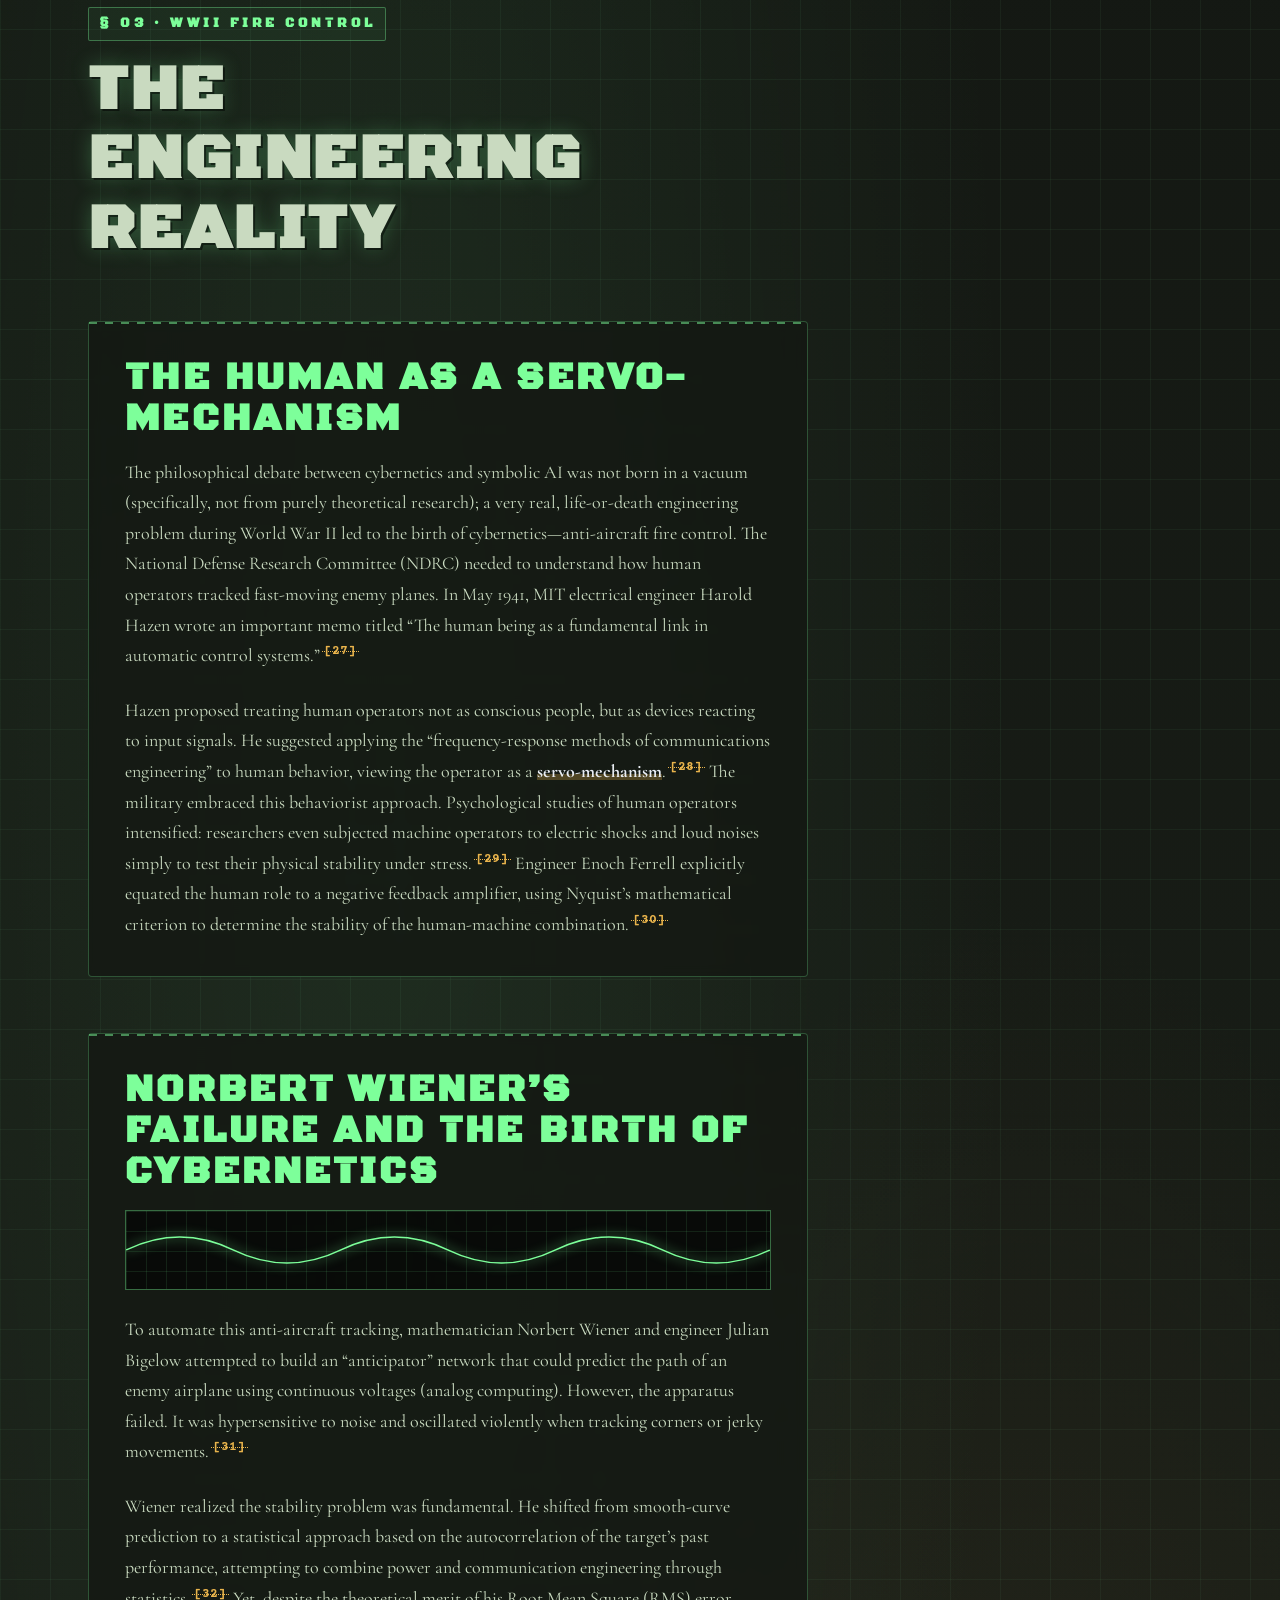
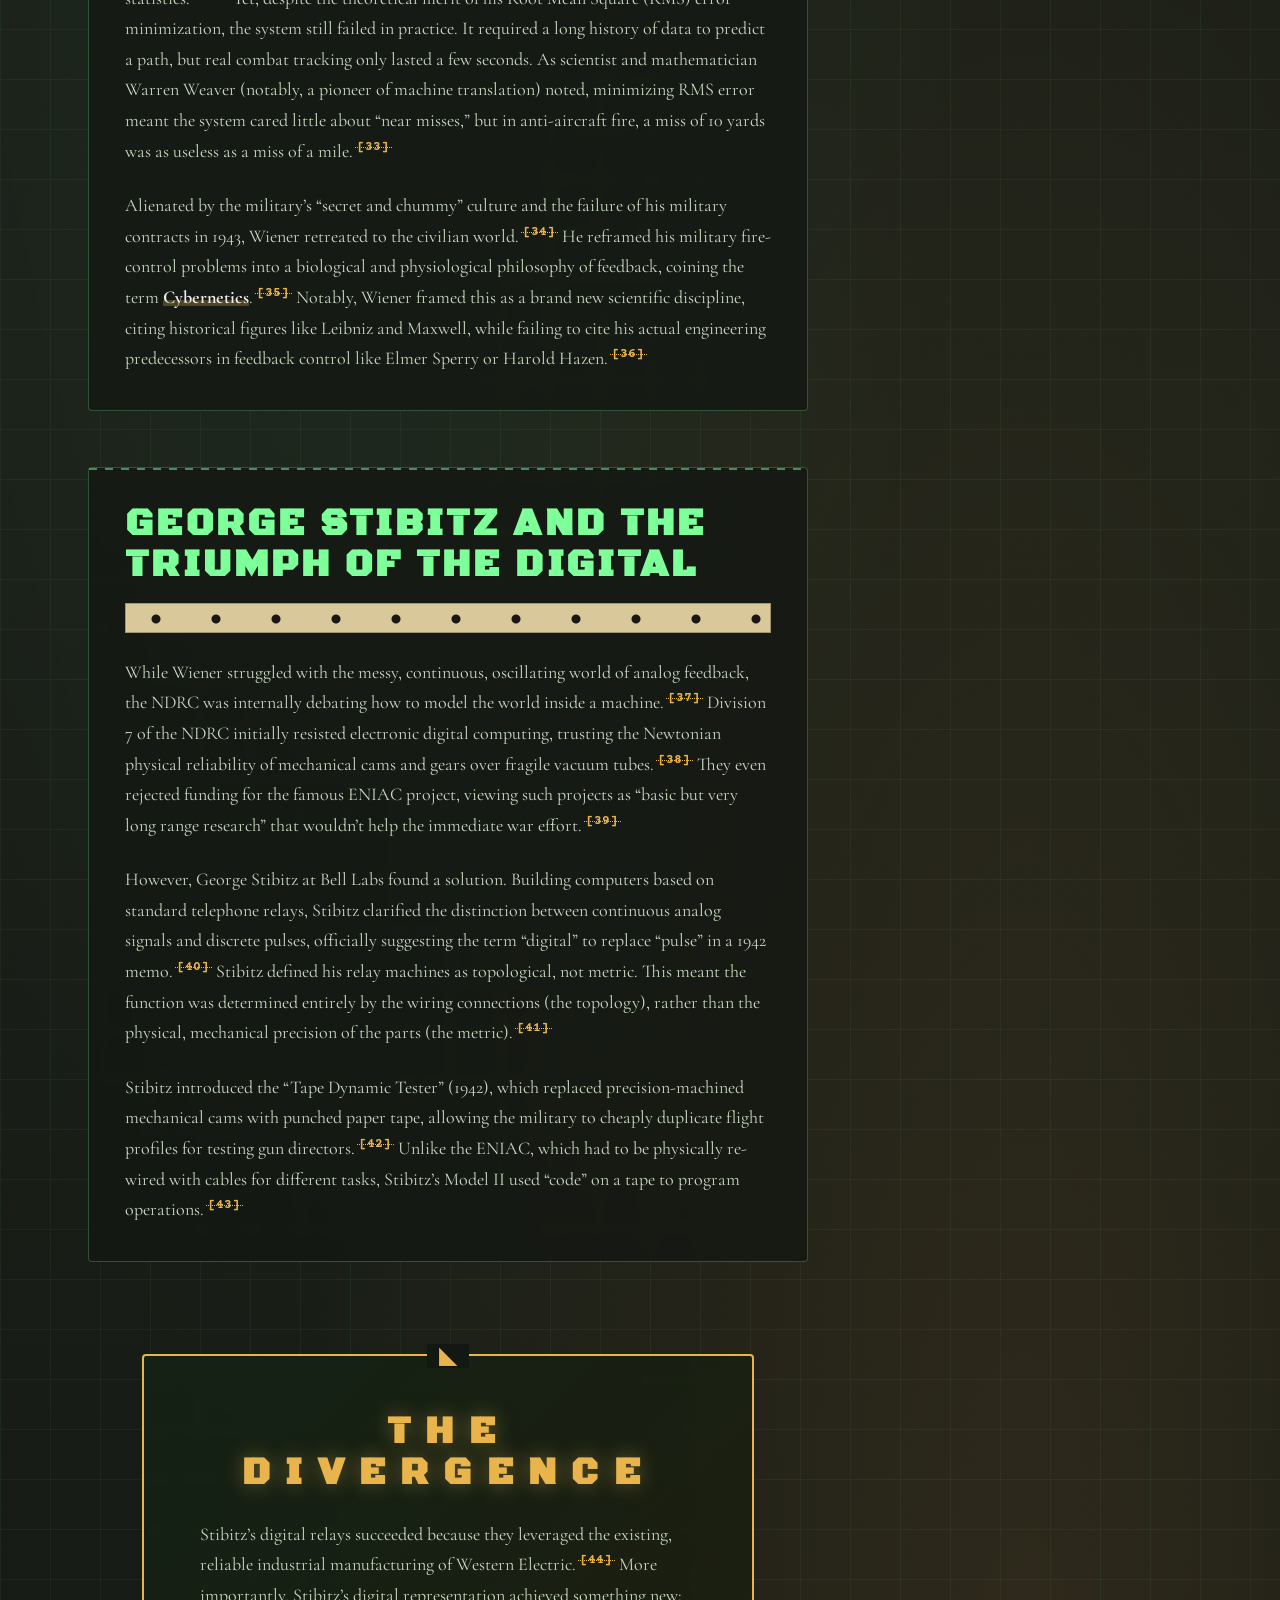
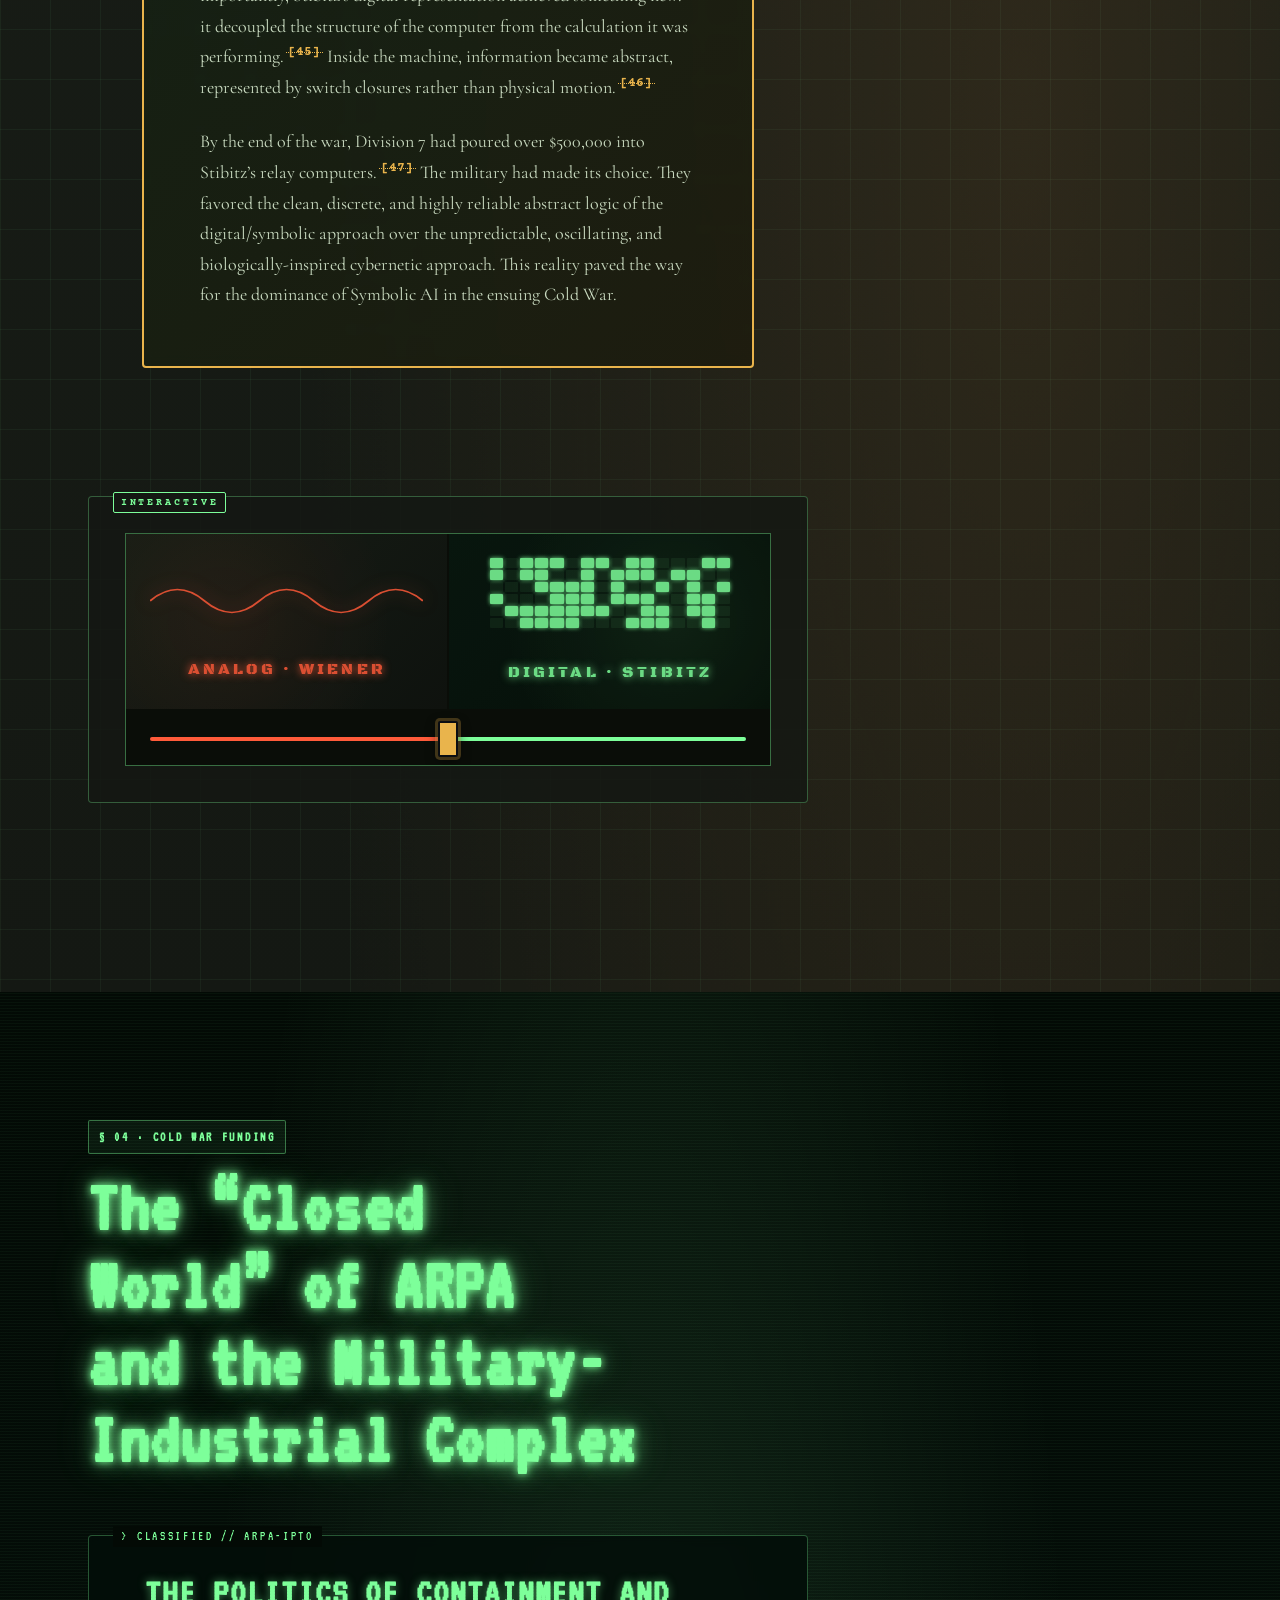
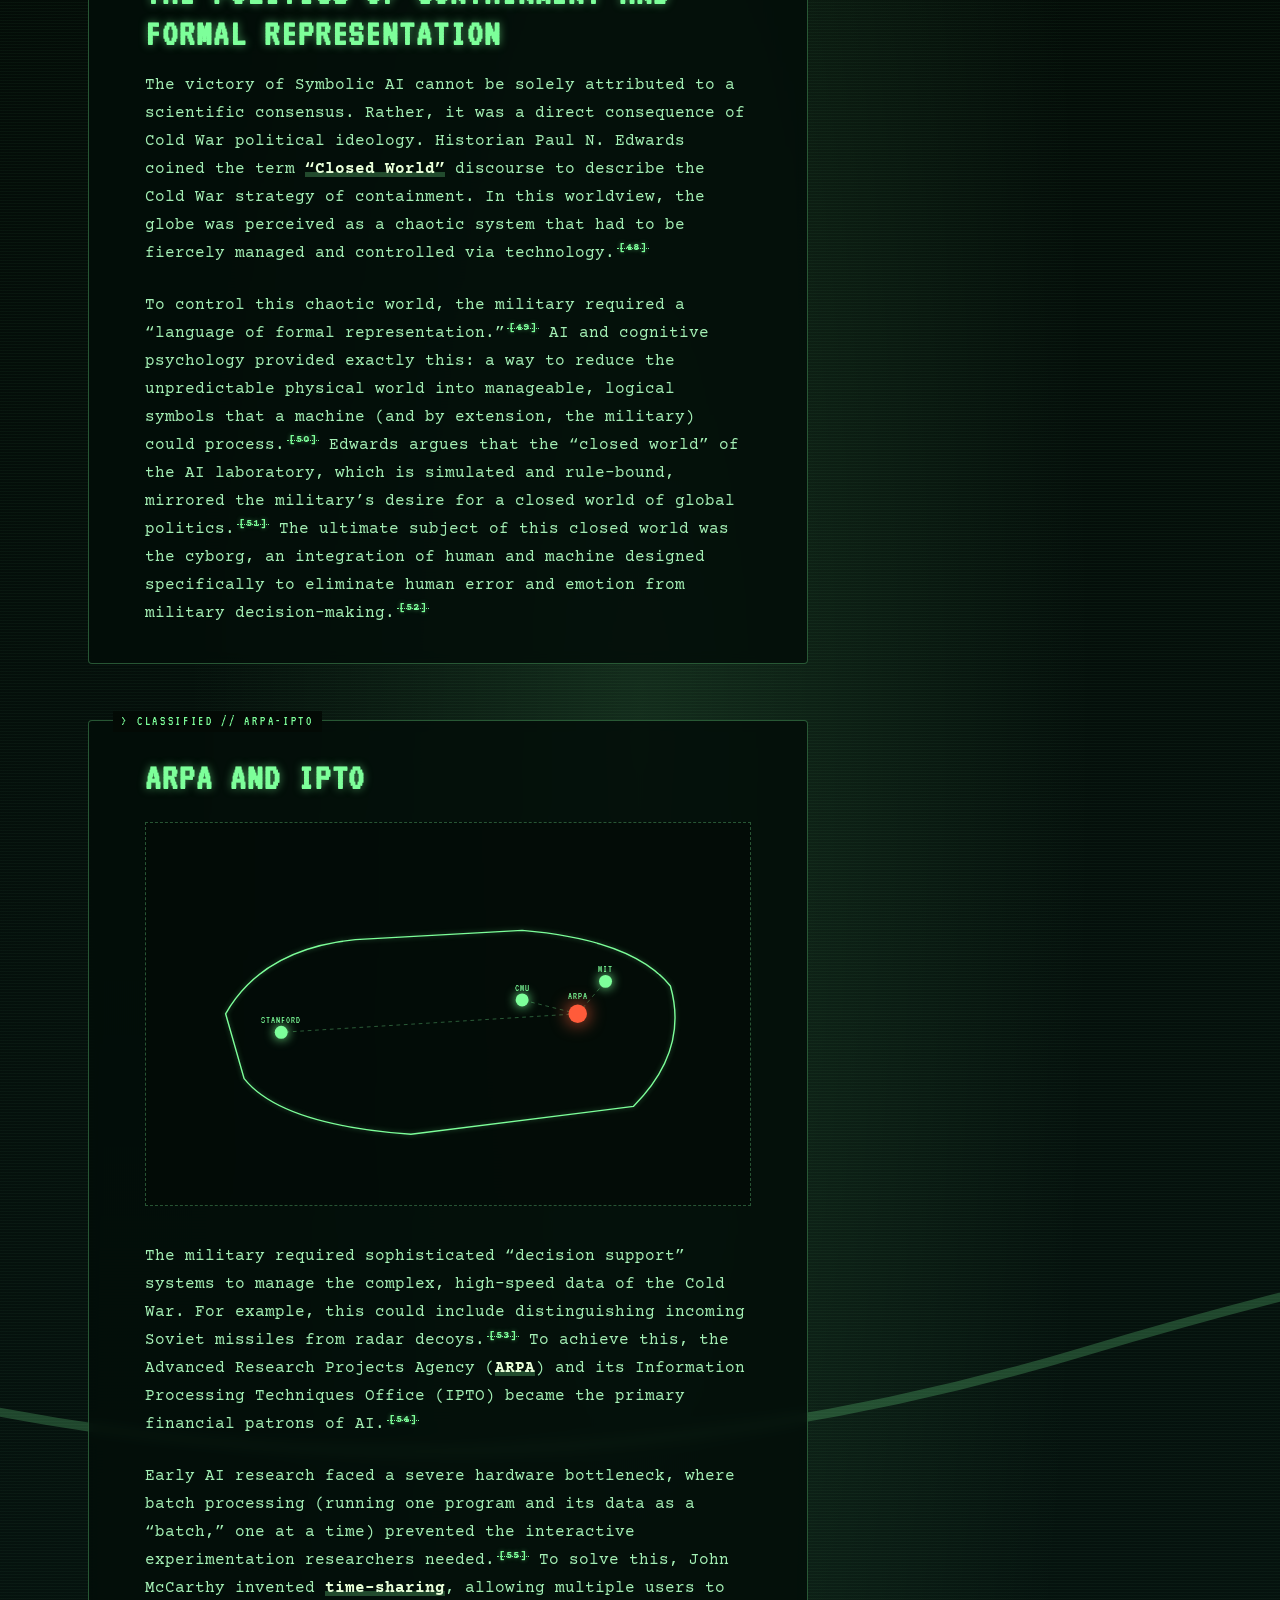
==== commit aee2cf2f: "commit" ====
--- a/index.html
+++ b/index.html
@@ -312,7 +312,7 @@
                             While Wiener struggled with the messy, continuous, oscillating world of analog feedback, the NDRC was internally debating how to model the world inside a machine.<sup class="cite" data-ref="s3-37" data-citation="Mindell, Between Human and Machine, 277.">37</sup> Division 7 of the NDRC initially resisted electronic digital computing, trusting the Newtonian physical reliability of mechanical cams and gears over fragile vacuum tubes.<sup class="cite" data-ref="s3-38" data-citation="Mindell, Between Human and Machine, 295.">38</sup> They even rejected funding for the famous ENIAC project, viewing such projects as &ldquo;basic but very long range research&rdquo; that wouldn&rsquo;t help the immediate war effort.<sup class="cite" data-ref="s3-39" data-citation="Mindell, Between Human and Machine, 293, 296.">39</sup>
                         </p>
                         <p>
-                            However, George Stibitz at Bell Labs found a solution. Building computers based on standard telephone relays, Stibitz clarified the distinction between continuous analog signals and discrete pulses, officially suggesting the term &ldquo;digital&rdquo; to replace &ldquo;pulse&rdquo; in a 1942 memo.<sup class="cite" data-ref="s3-40" data-citation="Mindell, Between Human and Machine, 295.">40</sup> Stibitz defined his relay machines as <span class="glossary-term" data-term="topological-not-metric">&ldquo;topological, not metric.&rdquo;</span> This meant the function was determined entirely by the wiring connections (the topology), rather than the physical, mechanical precision of the parts (the metric).<sup class="cite" data-ref="s3-41" data-citation="Mindell, Between Human and Machine, 304.">41</sup>
+                            However, George Stibitz at Bell Labs found a solution. Building computers based on standard telephone relays, Stibitz clarified the distinction between continuous analog signals and discrete pulses, officially suggesting the term &ldquo;digital&rdquo; to replace &ldquo;pulse&rdquo; in a 1942 memo.<sup class="cite" data-ref="s3-40" data-citation="Mindell, Between Human and Machine, 295.">40</sup> Stibitz defined his relay machines as topological, not metric. This meant the function was determined entirely by the wiring connections (the topology), rather than the physical, mechanical precision of the parts (the metric).<sup class="cite" data-ref="s3-41" data-citation="Mindell, Between Human and Machine, 304.">41</sup>
                         </p>
                         <p>
                             Stibitz introduced the &ldquo;Tape Dynamic Tester&rdquo; (1942), which replaced precision-machined mechanical cams with punched paper tape, allowing the military to cheaply duplicate flight profiles for testing gun directors.<sup class="cite" data-ref="s3-42" data-citation="Mindell, Between Human and Machine, 300.">42</sup> Unlike the ENIAC, which had to be physically re-wired with cables for different tasks, Stibitz&rsquo;s Model II used &ldquo;code&rdquo; on a tape to program operations.<sup class="cite" data-ref="s3-43" data-citation="Mindell, Between Human and Machine, 303.">43</sup>
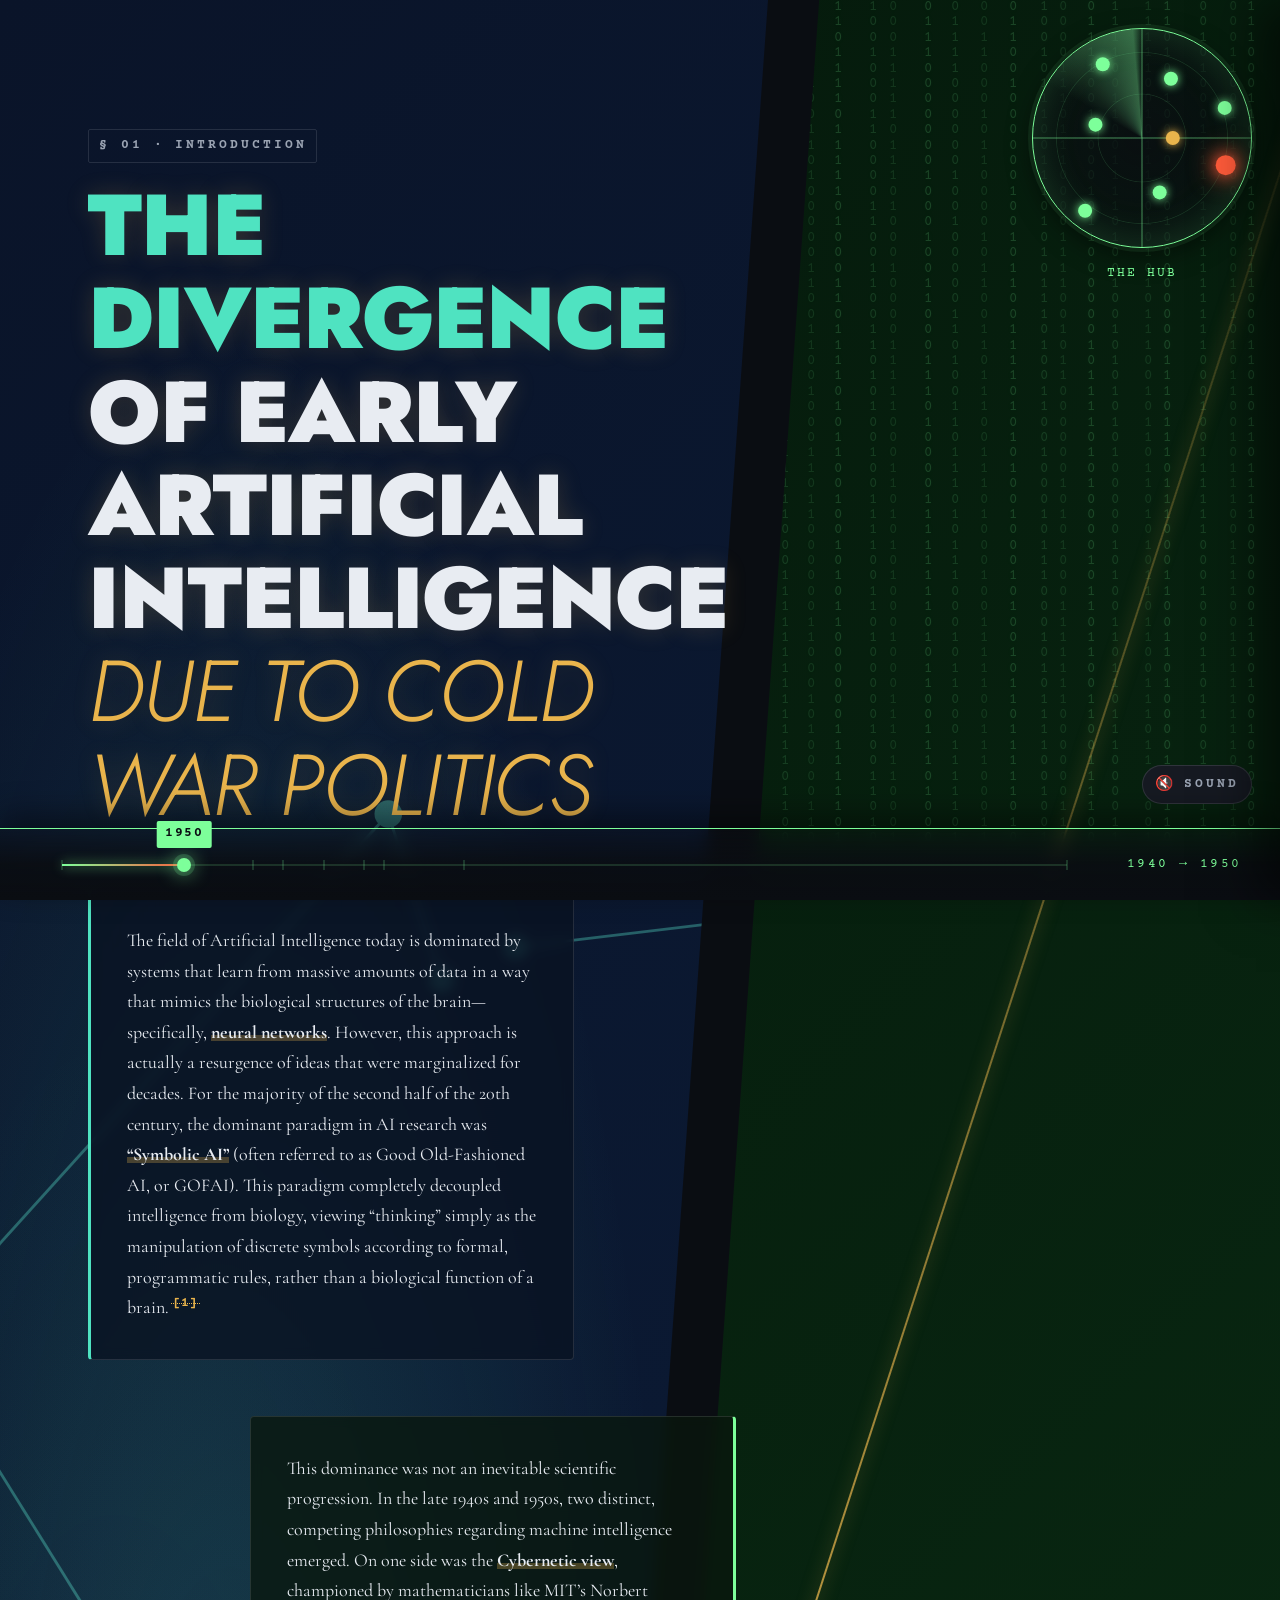
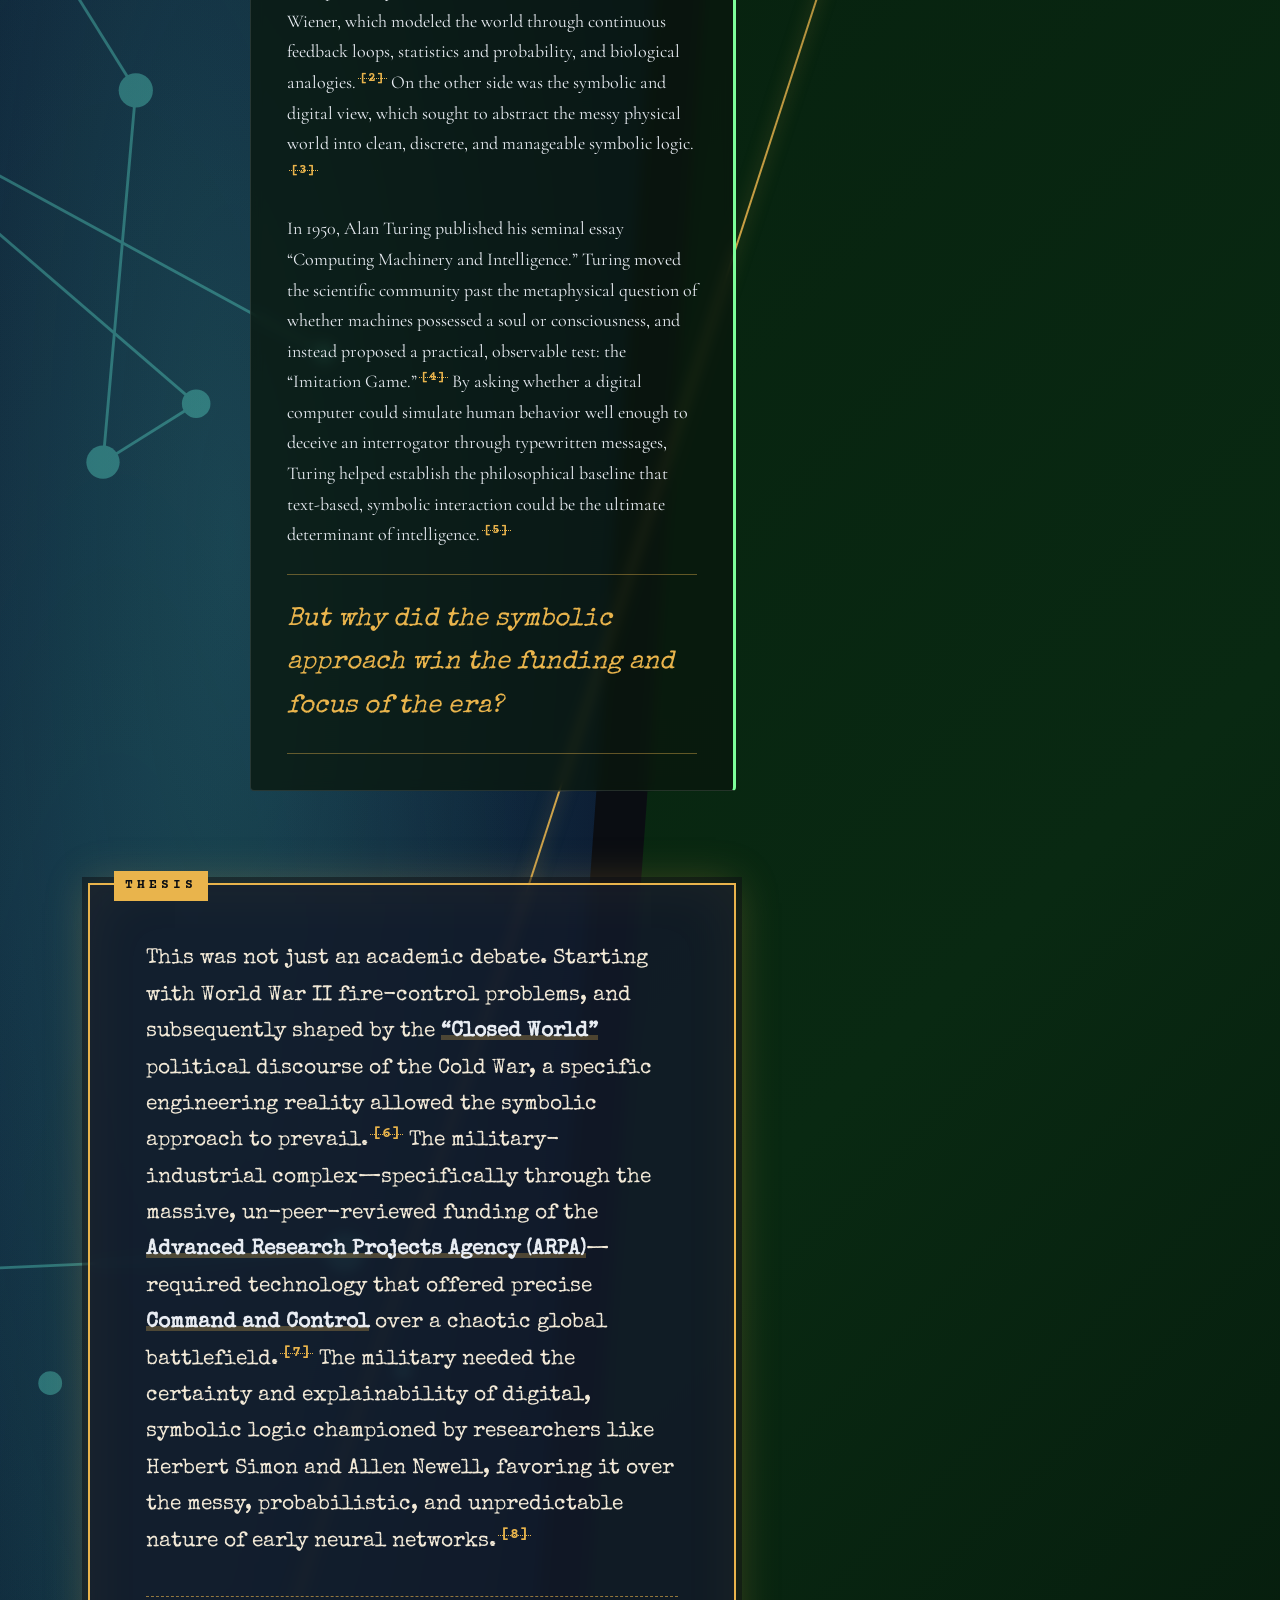
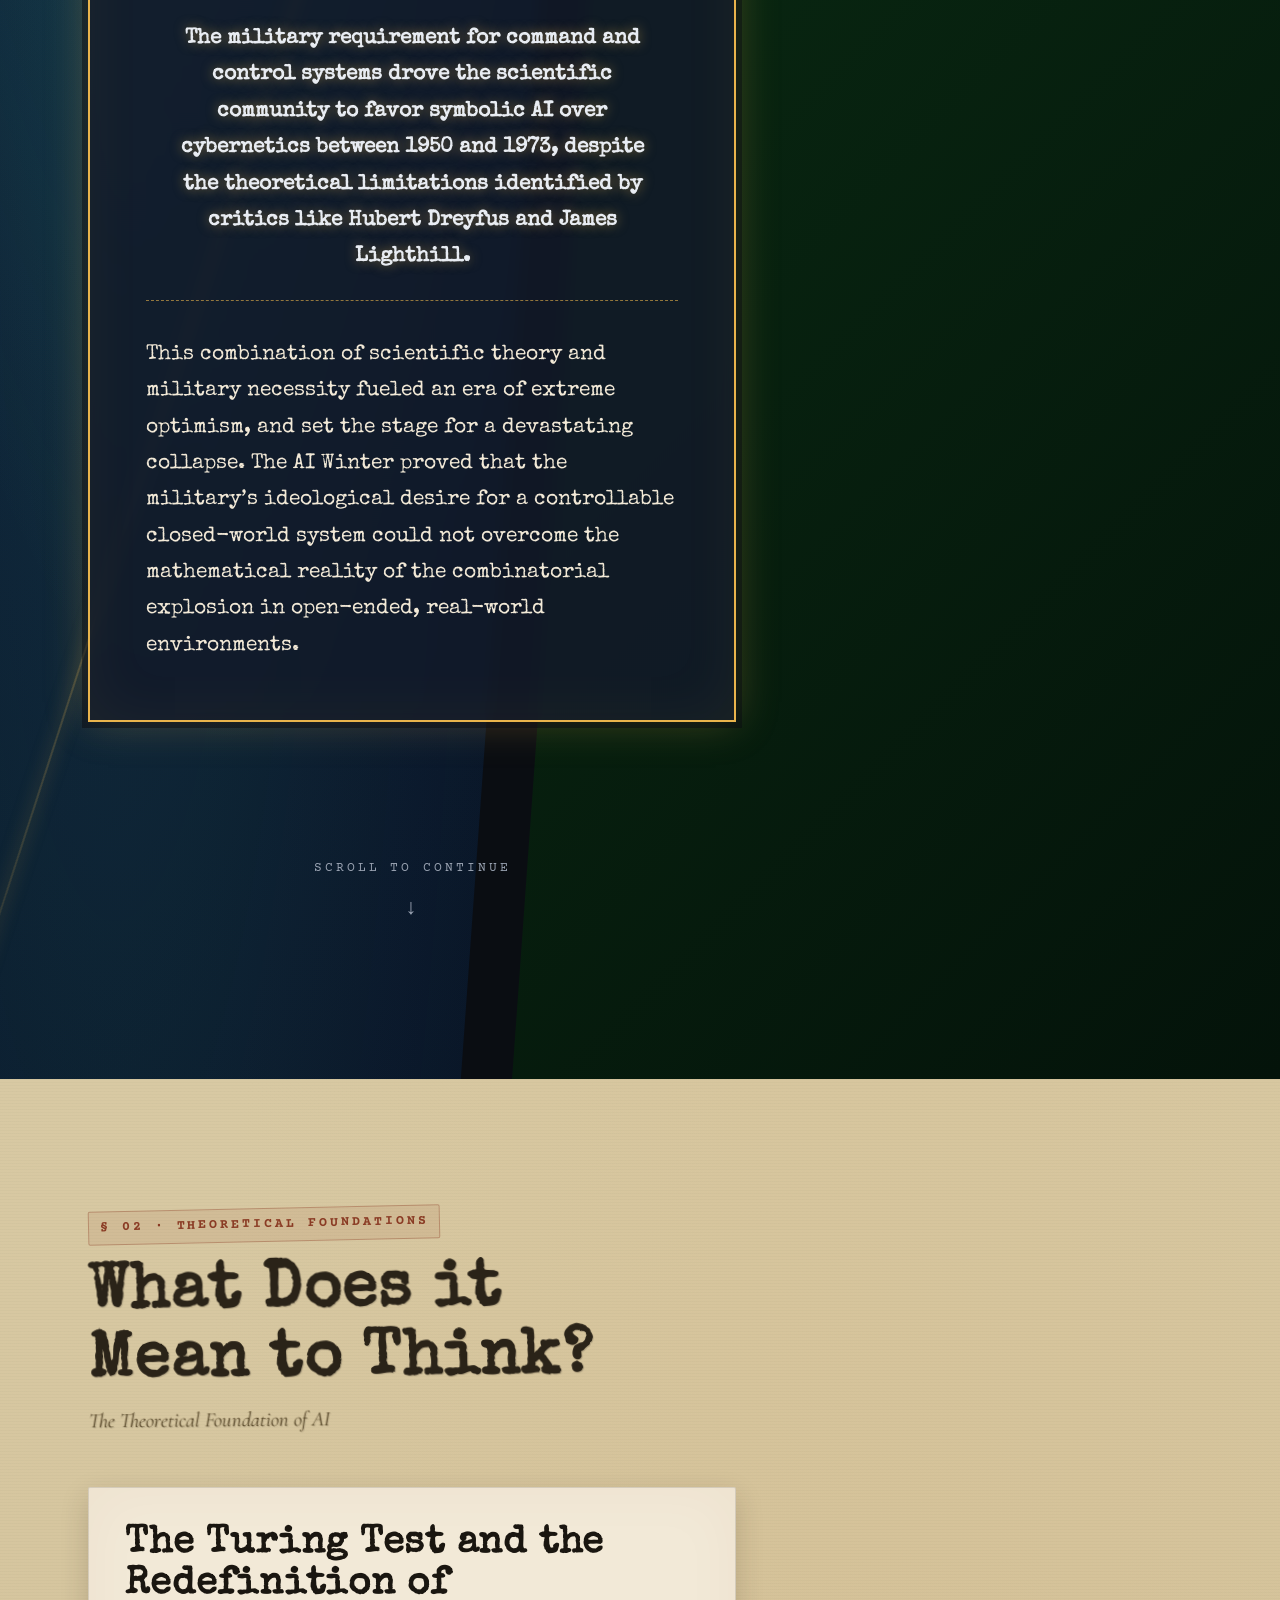
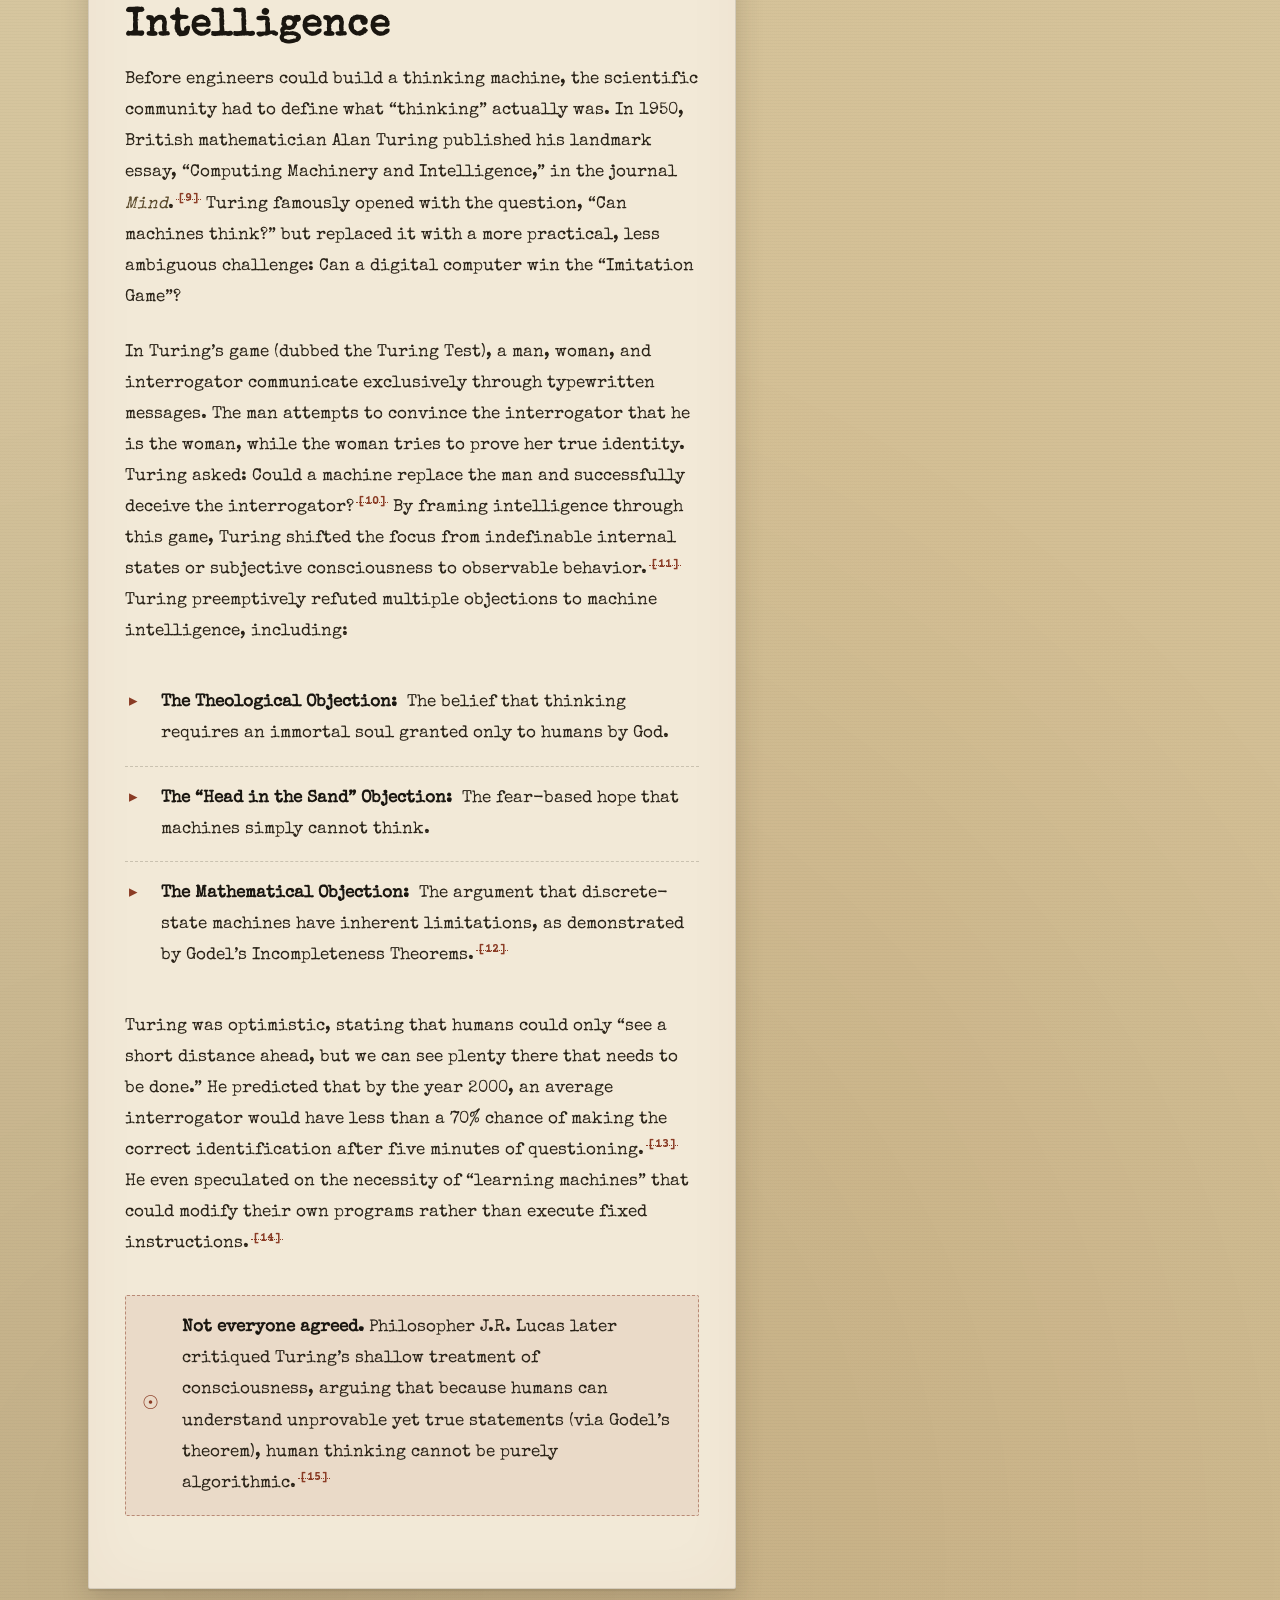
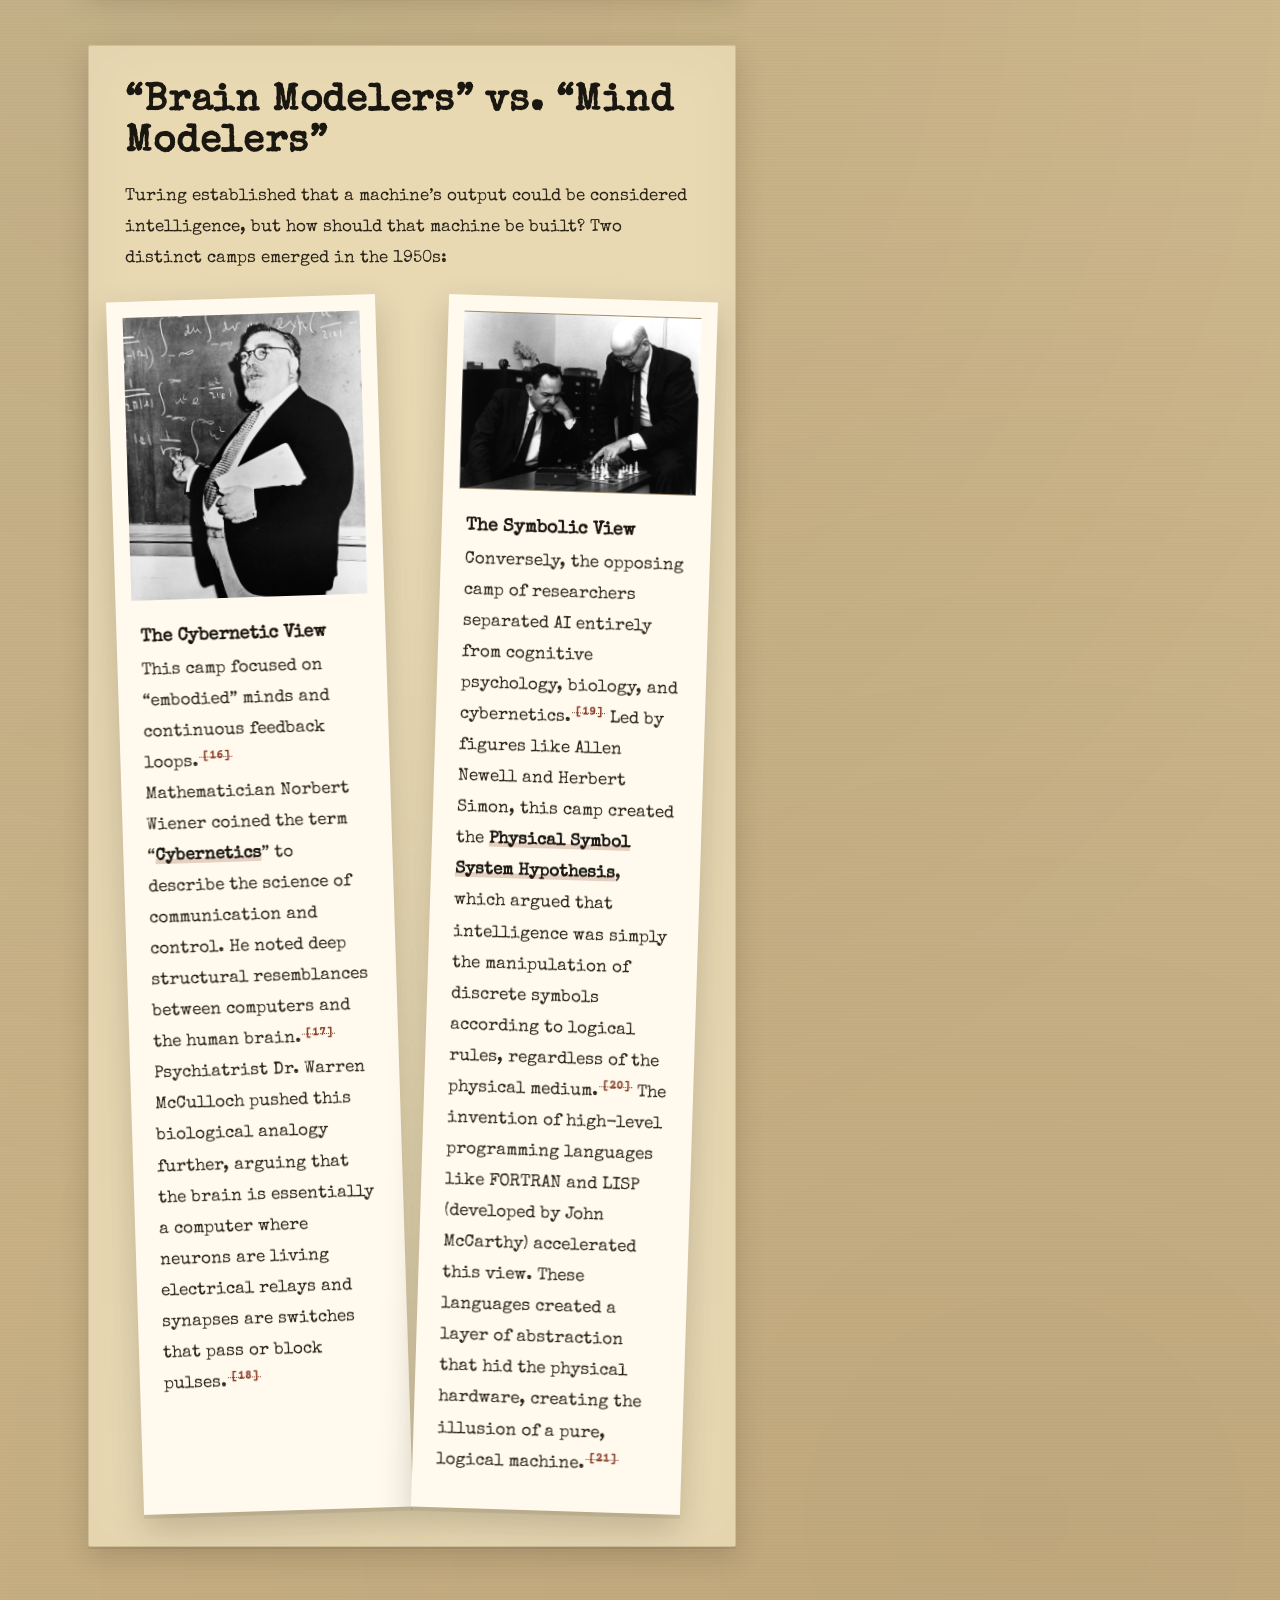
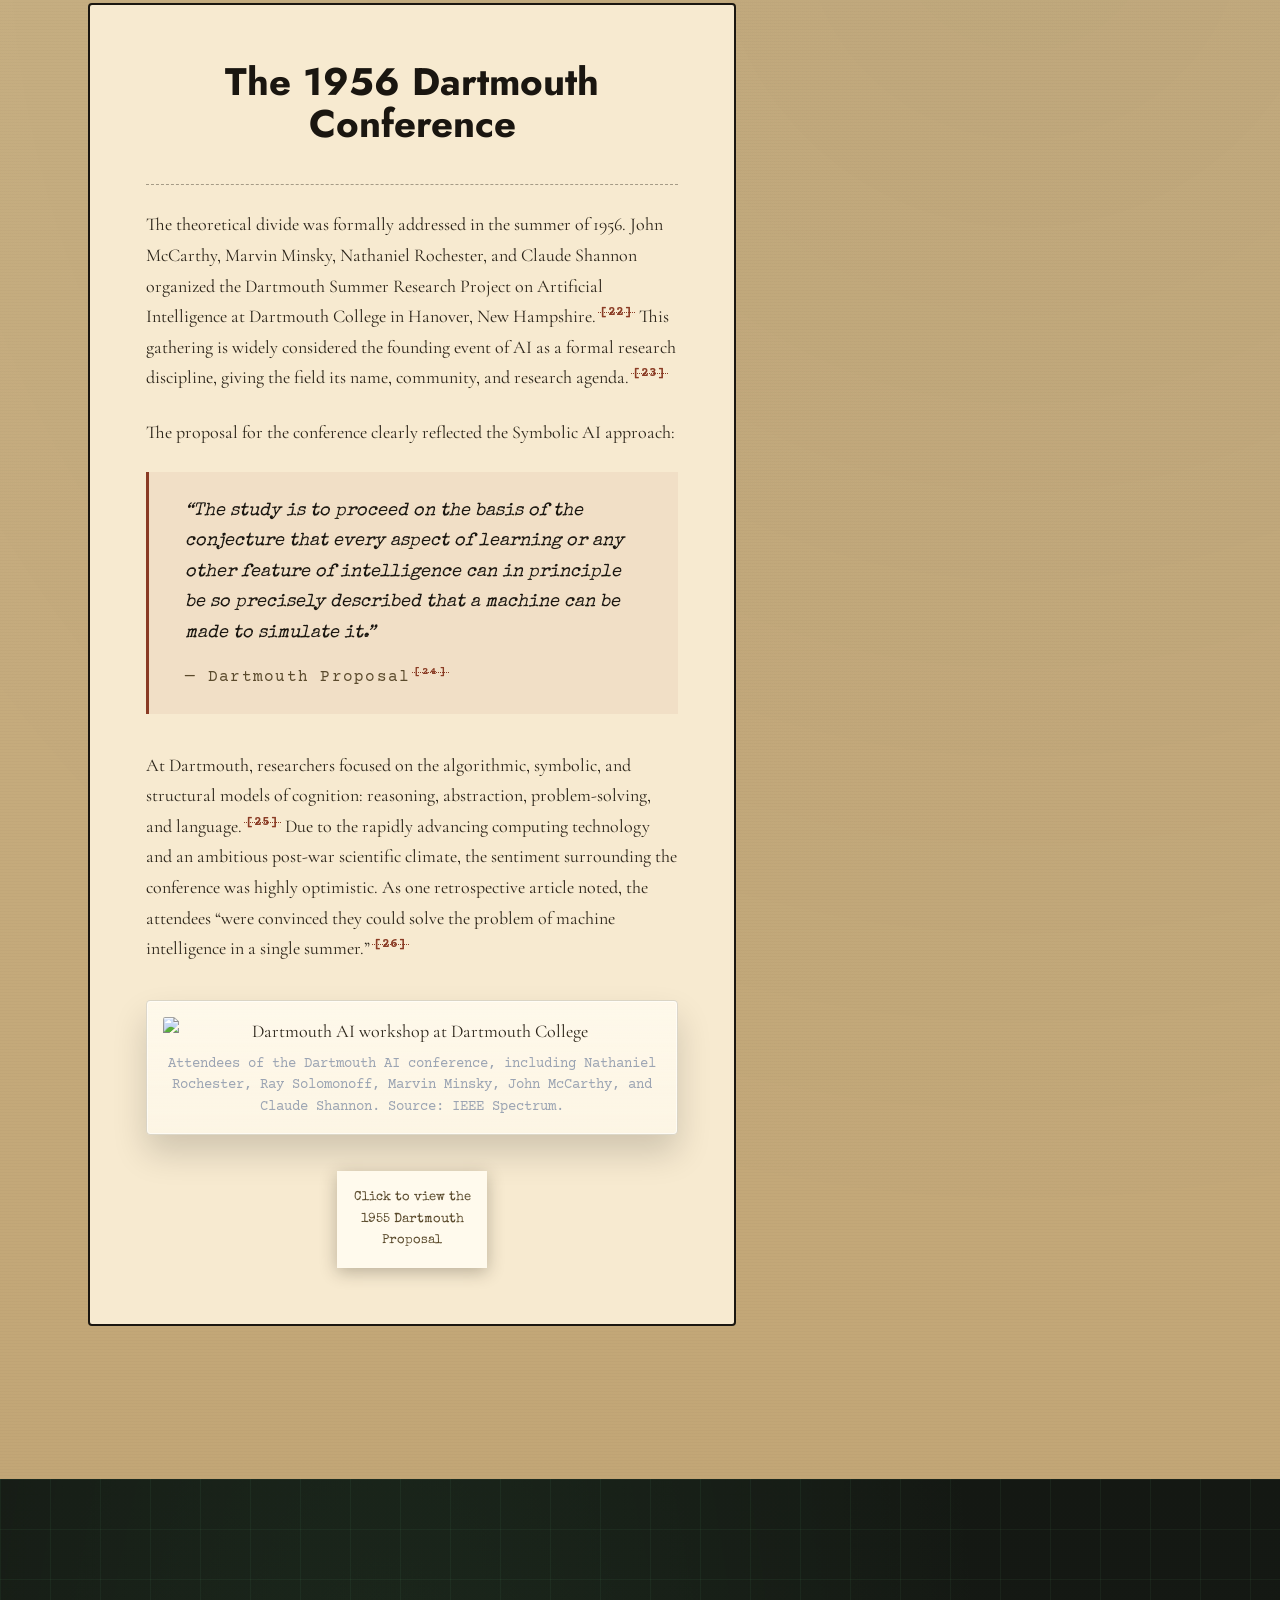
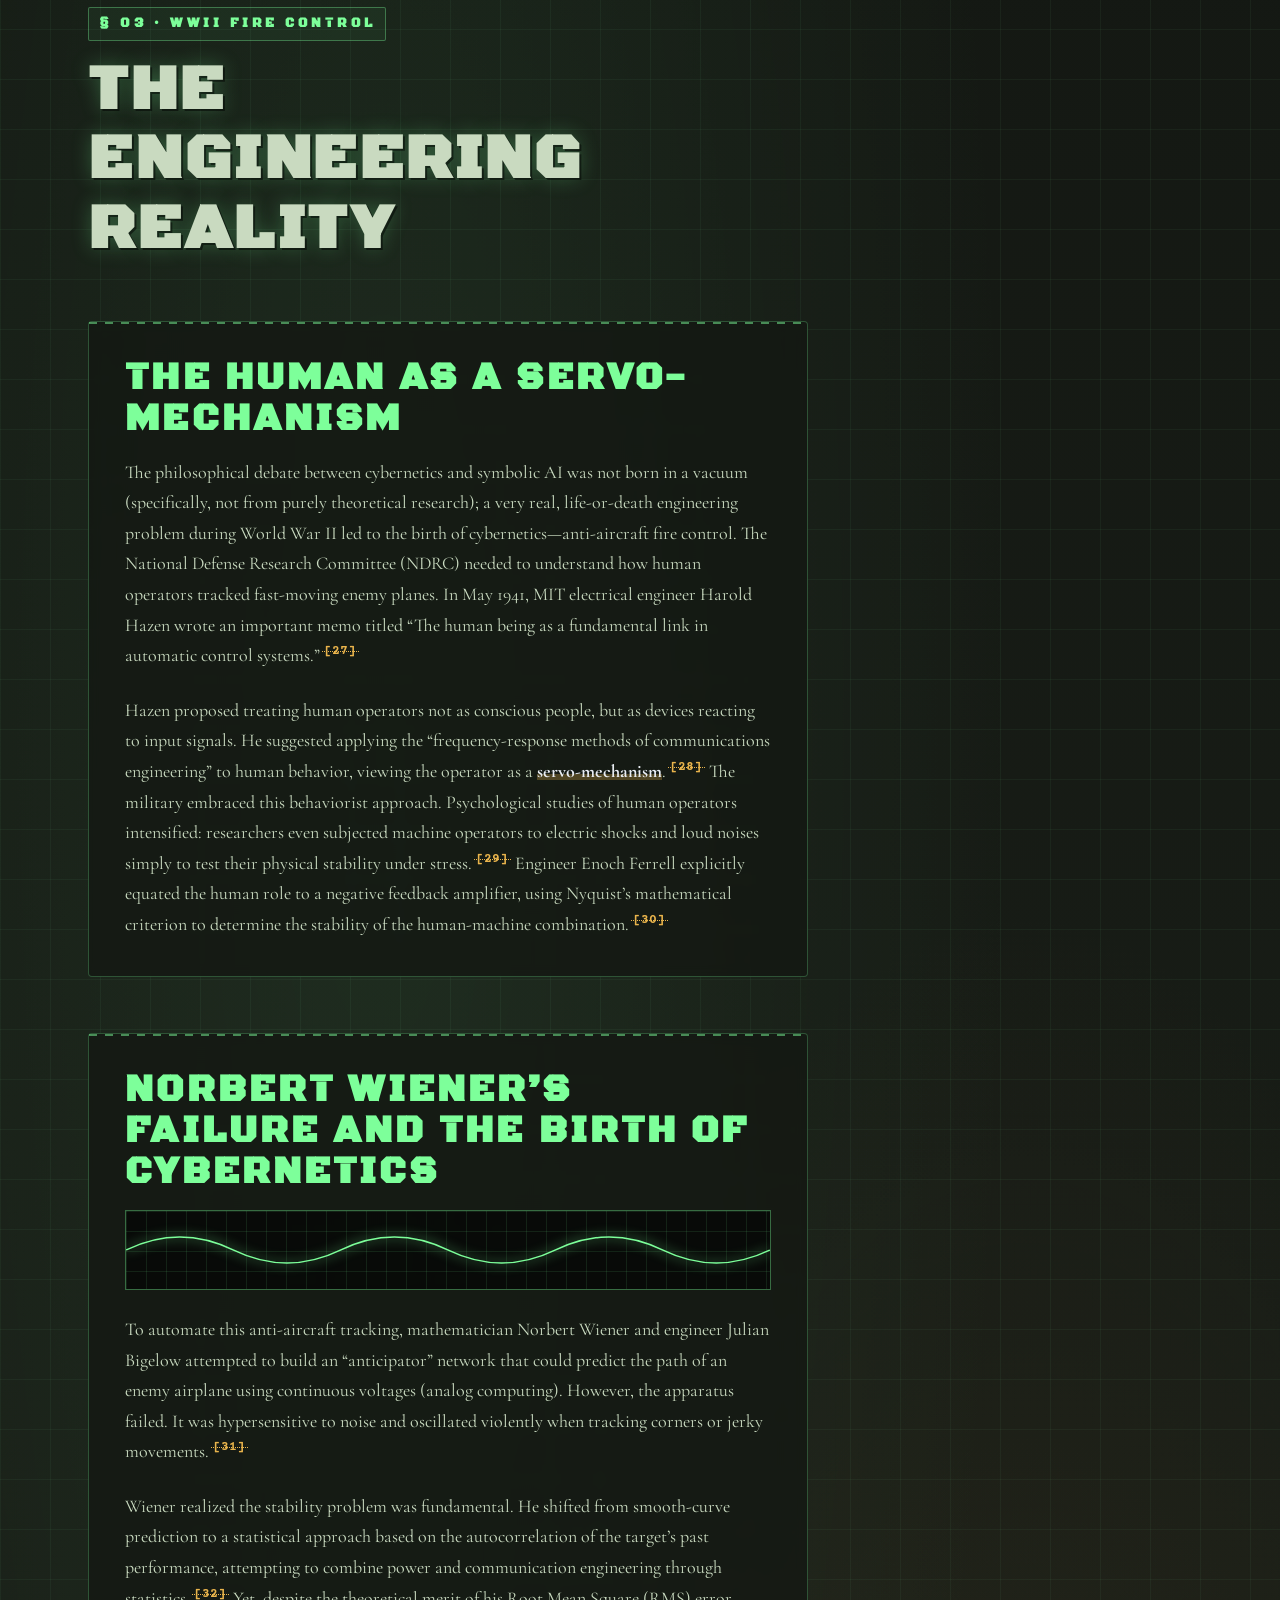
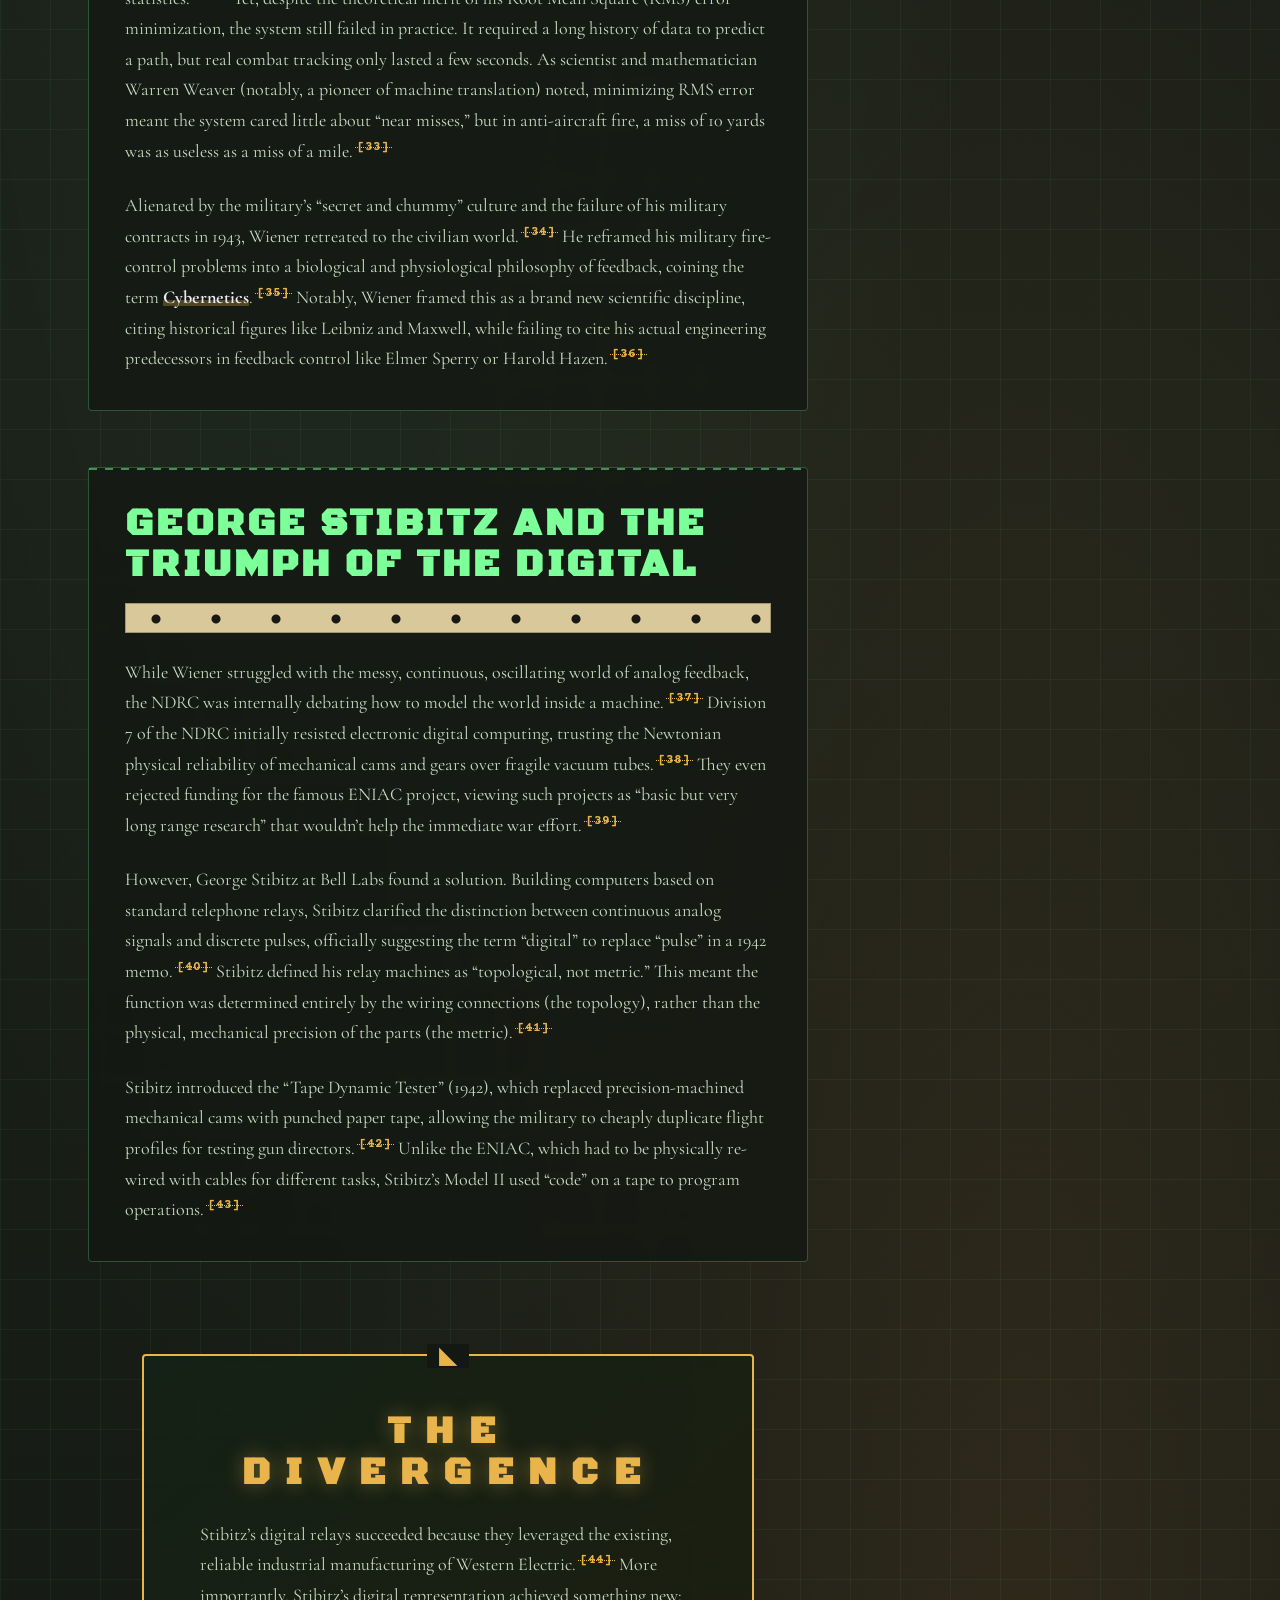
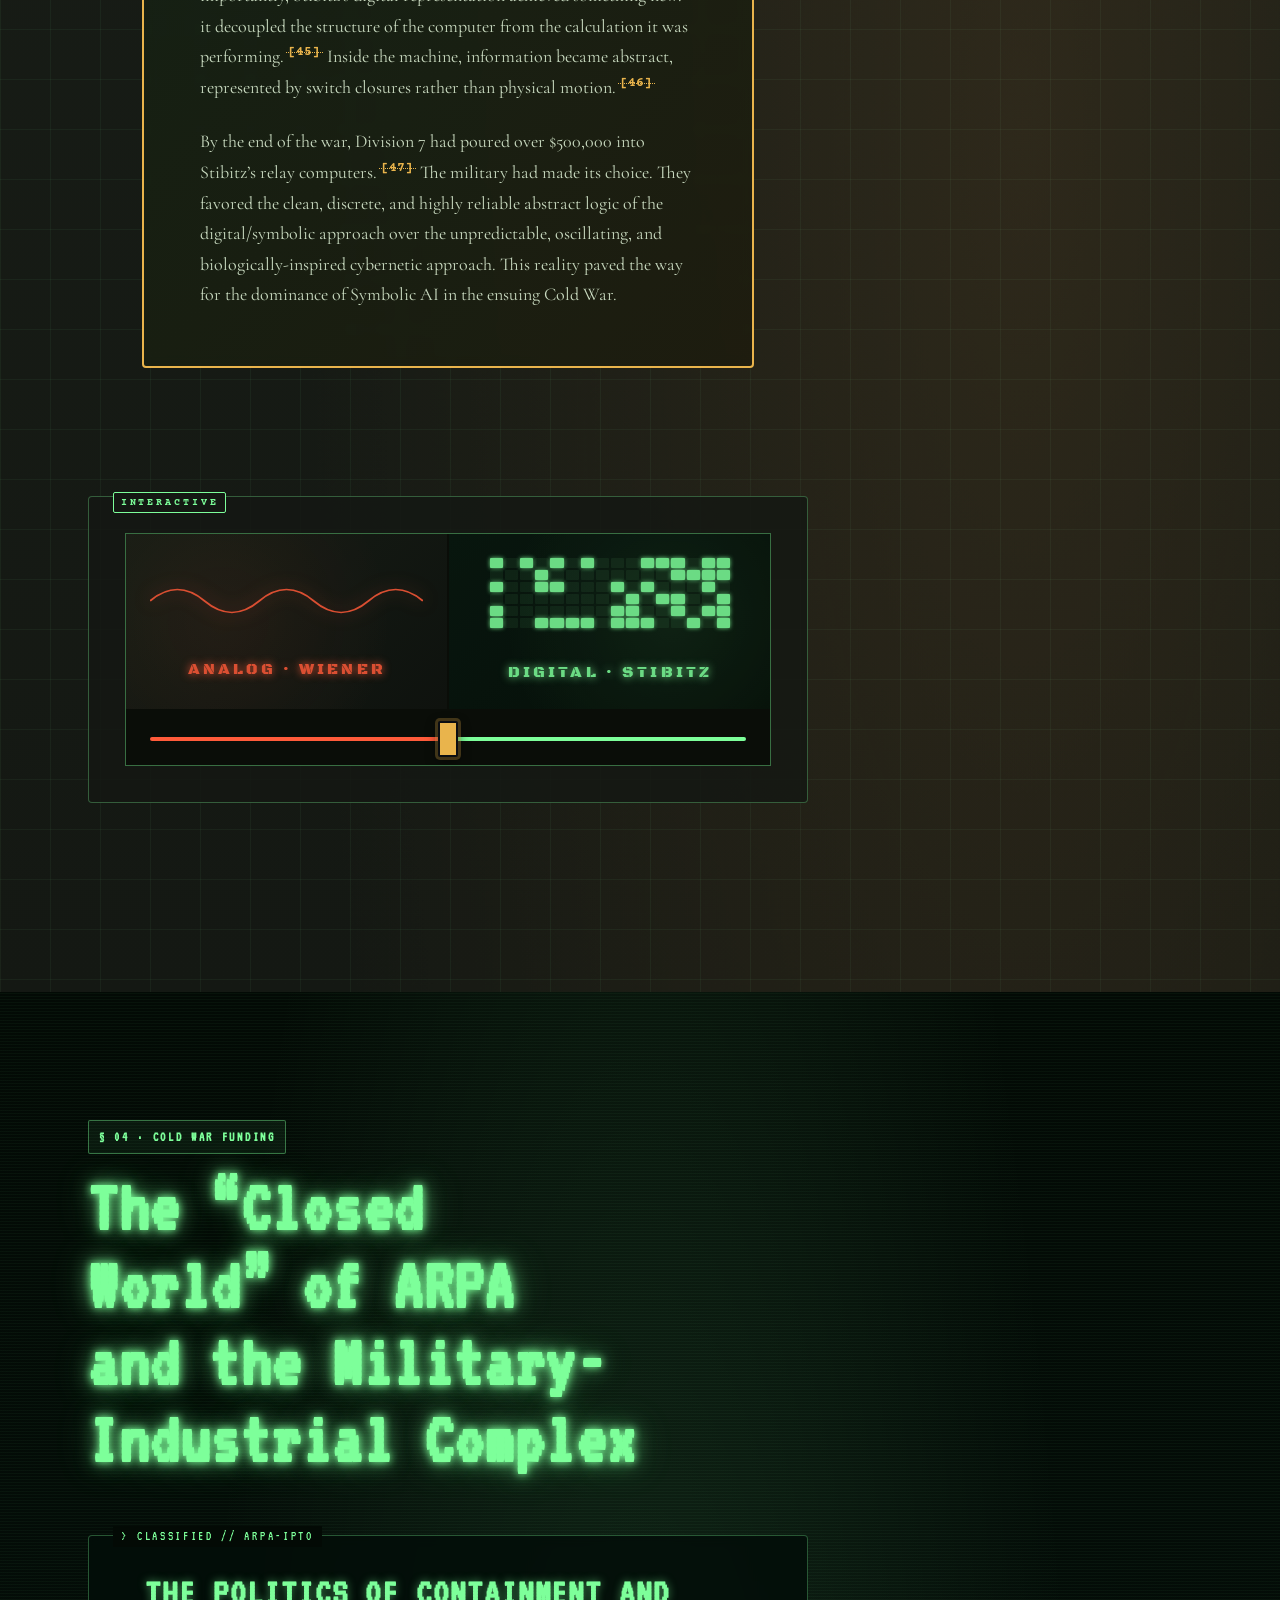
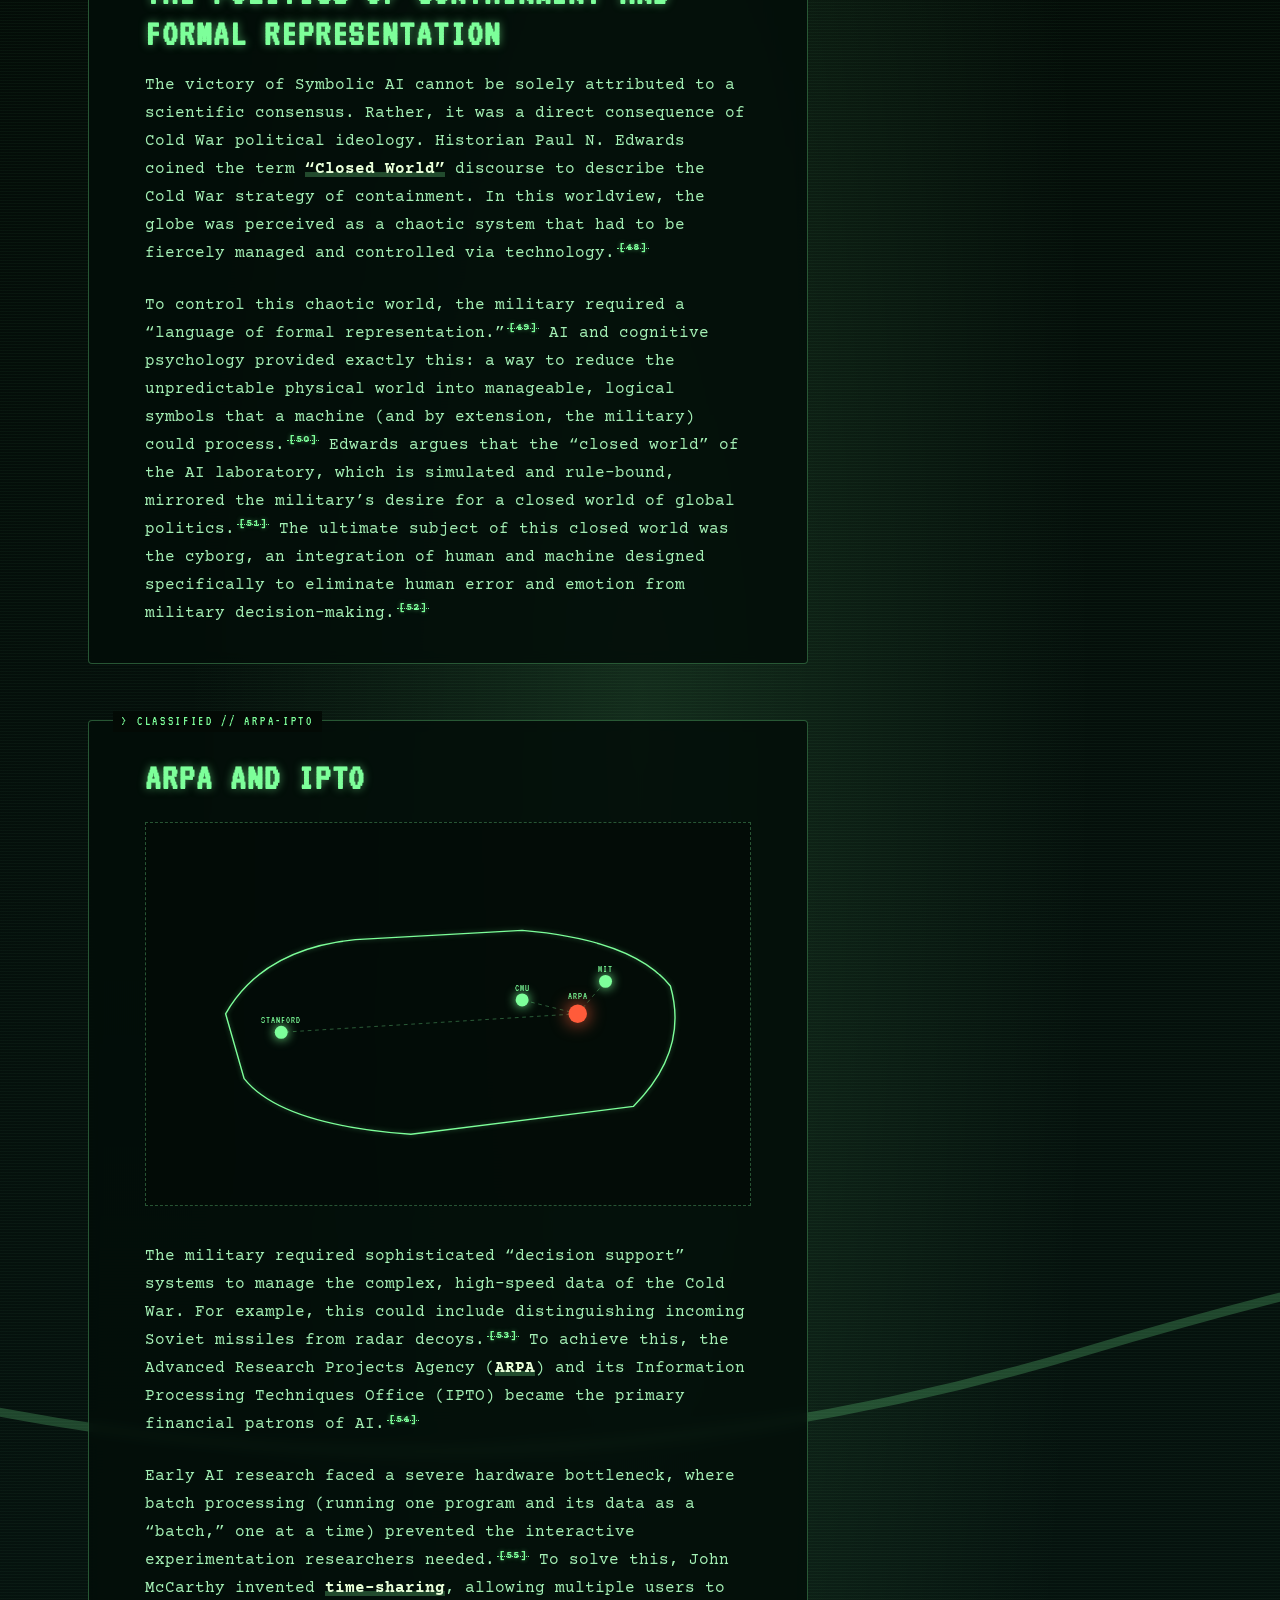
==== commit 67a9213e: "commit" ====
--- a/index.html
+++ b/index.html
@@ -312,7 +312,7 @@
                             While Wiener struggled with the messy, continuous, oscillating world of analog feedback, the NDRC was internally debating how to model the world inside a machine.<sup class="cite" data-ref="s3-37" data-citation="Mindell, Between Human and Machine, 277.">37</sup> Division 7 of the NDRC initially resisted electronic digital computing, trusting the Newtonian physical reliability of mechanical cams and gears over fragile vacuum tubes.<sup class="cite" data-ref="s3-38" data-citation="Mindell, Between Human and Machine, 295.">38</sup> They even rejected funding for the famous ENIAC project, viewing such projects as &ldquo;basic but very long range research&rdquo; that wouldn&rsquo;t help the immediate war effort.<sup class="cite" data-ref="s3-39" data-citation="Mindell, Between Human and Machine, 293, 296.">39</sup>
                         </p>
                         <p>
-                            However, George Stibitz at Bell Labs found a solution. Building computers based on standard telephone relays, Stibitz clarified the distinction between continuous analog signals and discrete pulses, officially suggesting the term &ldquo;digital&rdquo; to replace &ldquo;pulse&rdquo; in a 1942 memo.<sup class="cite" data-ref="s3-40" data-citation="Mindell, Between Human and Machine, 295.">40</sup> Stibitz defined his relay machines as topological, not metric. This meant the function was determined entirely by the wiring connections (the topology), rather than the physical, mechanical precision of the parts (the metric).<sup class="cite" data-ref="s3-41" data-citation="Mindell, Between Human and Machine, 304.">41</sup>
+                            However, George Stibitz at Bell Labs found a solution. Building computers based on standard telephone relays, Stibitz clarified the distinction between continuous analog signals and discrete pulses, officially suggesting the term &ldquo;digital&rdquo; to replace &ldquo;pulse&rdquo; in a 1942 memo.<sup class="cite" data-ref="s3-40" data-citation="Mindell, Between Human and Machine, 295.">40</sup> Stibitz defined his relay machines as &ldquo;topological, not metric.&rdquo; This meant the function was determined entirely by the wiring connections (the topology), rather than the physical, mechanical precision of the parts (the metric).<sup class="cite" data-ref="s3-41" data-citation="Mindell, Between Human and Machine, 304.">41</sup>
                         </p>
                         <p>
                             Stibitz introduced the &ldquo;Tape Dynamic Tester&rdquo; (1942), which replaced precision-machined mechanical cams with punched paper tape, allowing the military to cheaply duplicate flight profiles for testing gun directors.<sup class="cite" data-ref="s3-42" data-citation="Mindell, Between Human and Machine, 300.">42</sup> Unlike the ENIAC, which had to be physically re-wired with cables for different tasks, Stibitz&rsquo;s Model II used &ldquo;code&rdquo; on a tape to program operations.<sup class="cite" data-ref="s3-43" data-citation="Mindell, Between Human and Machine, 303.">43</sup>
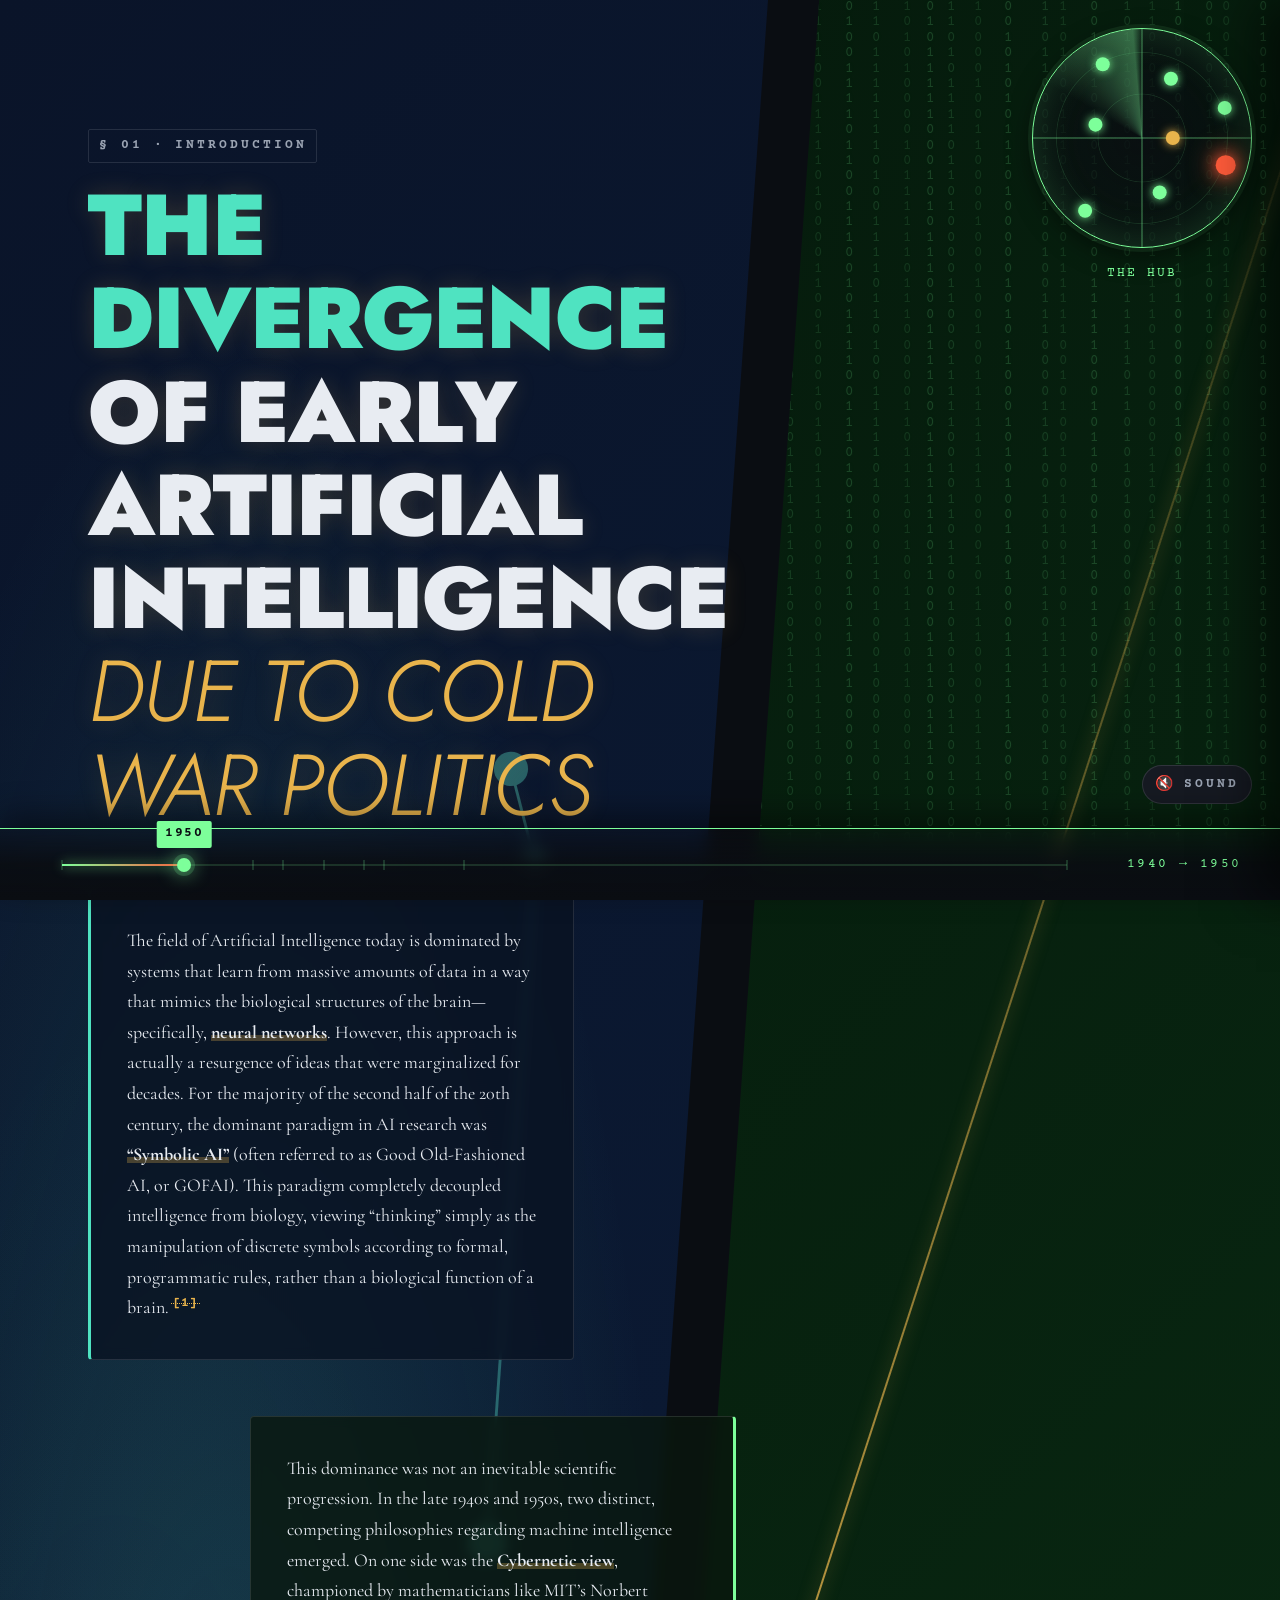
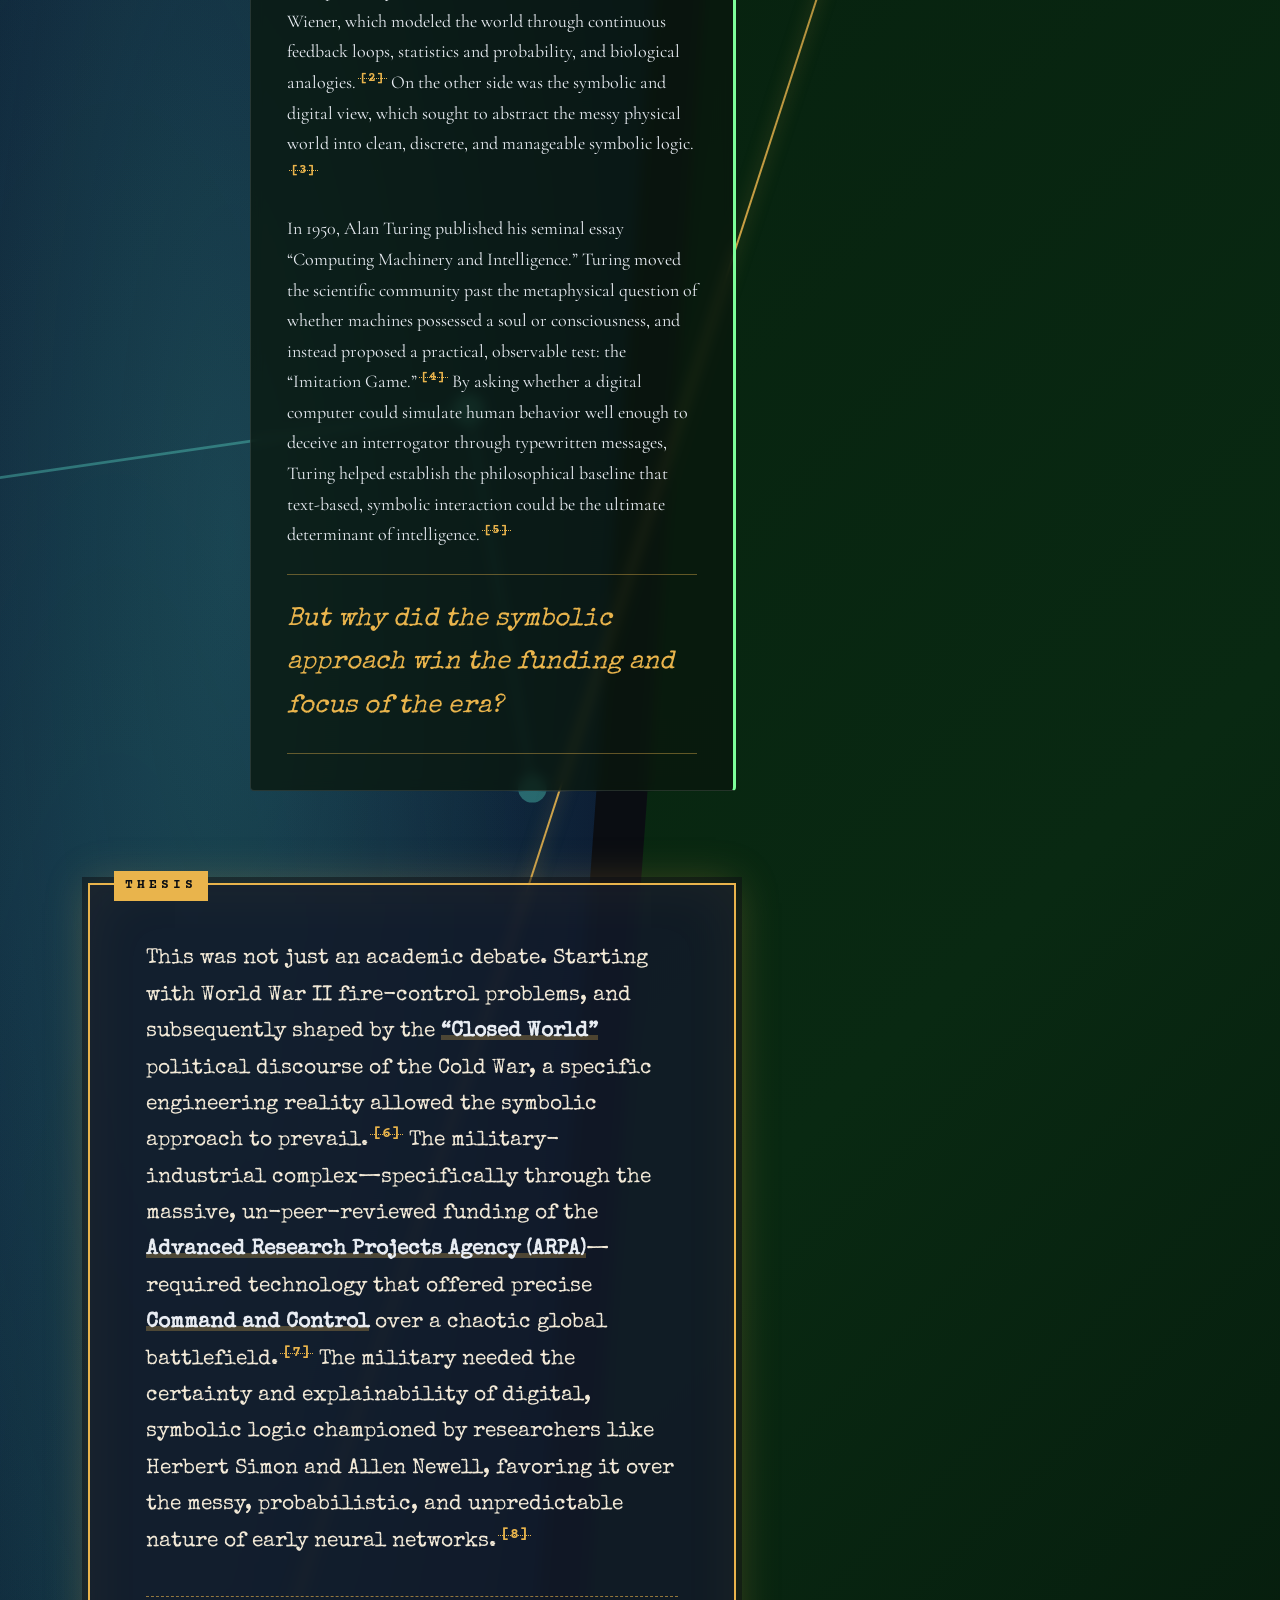
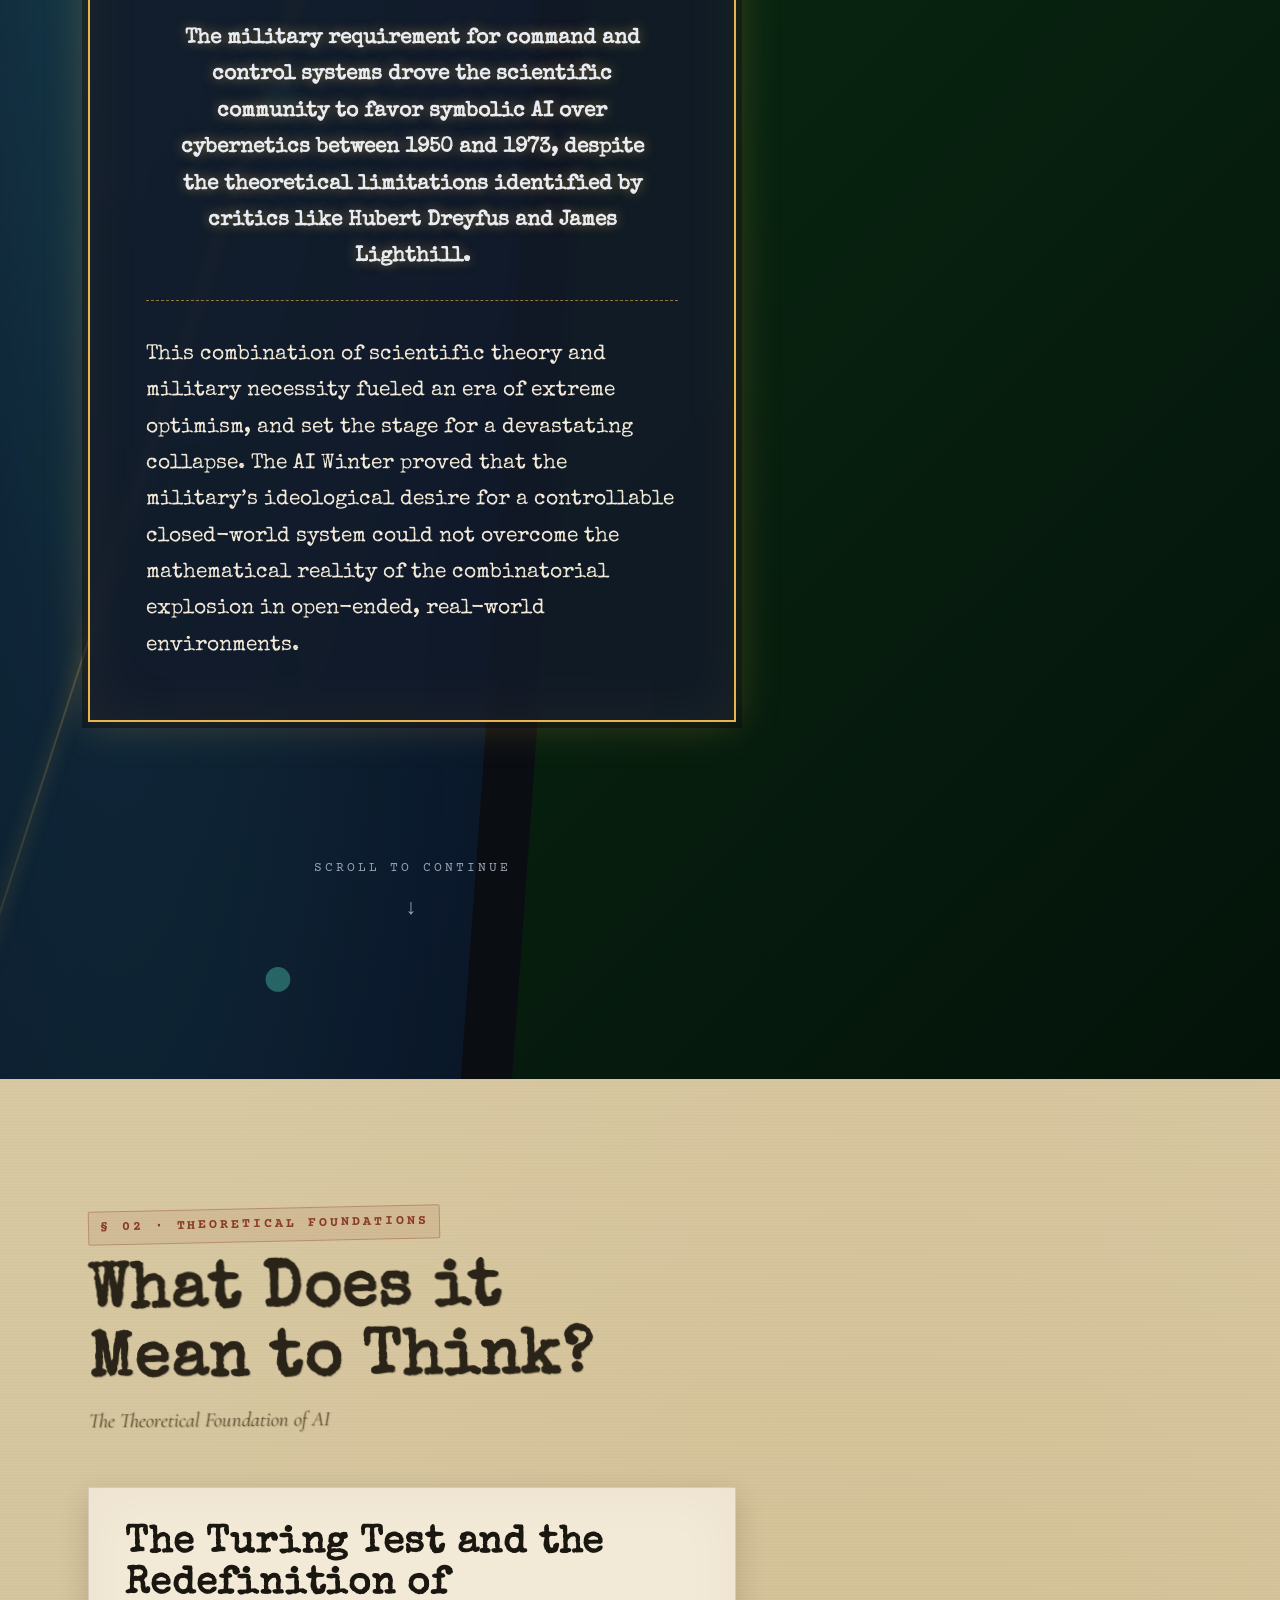
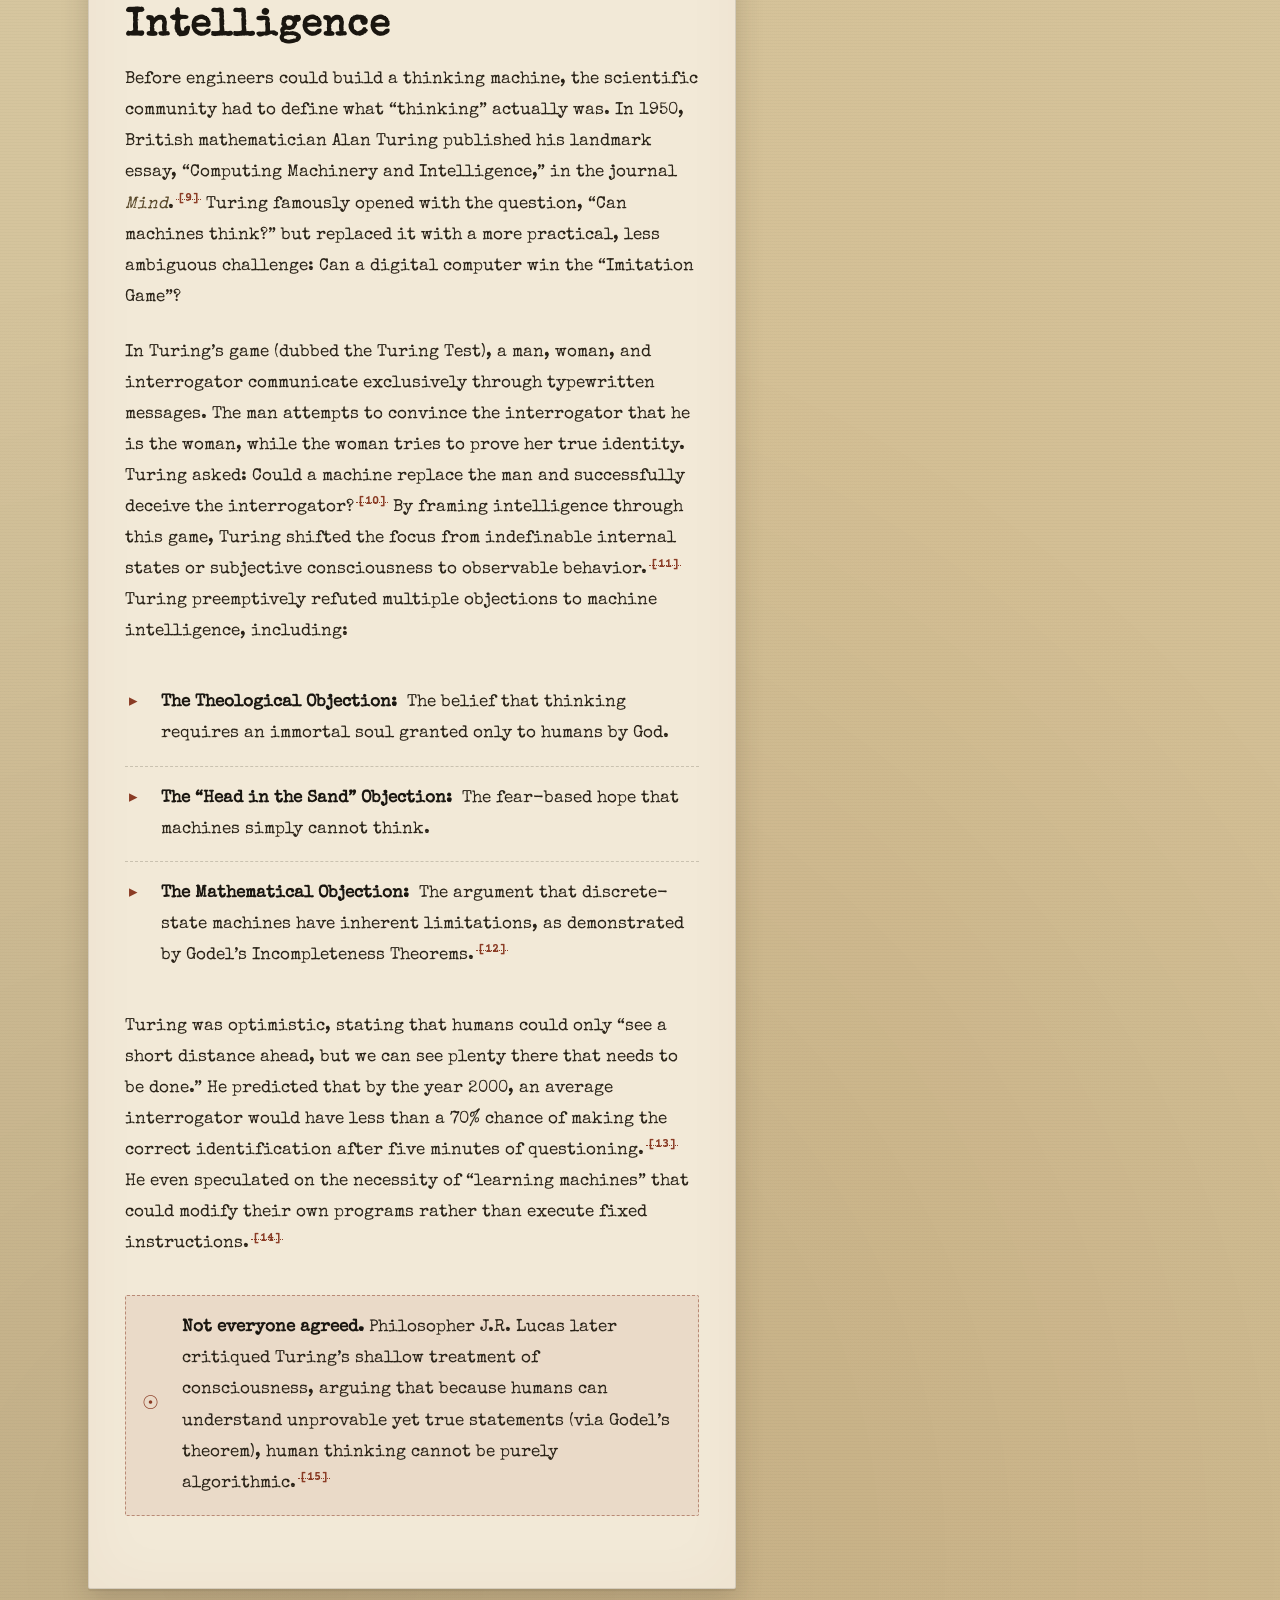
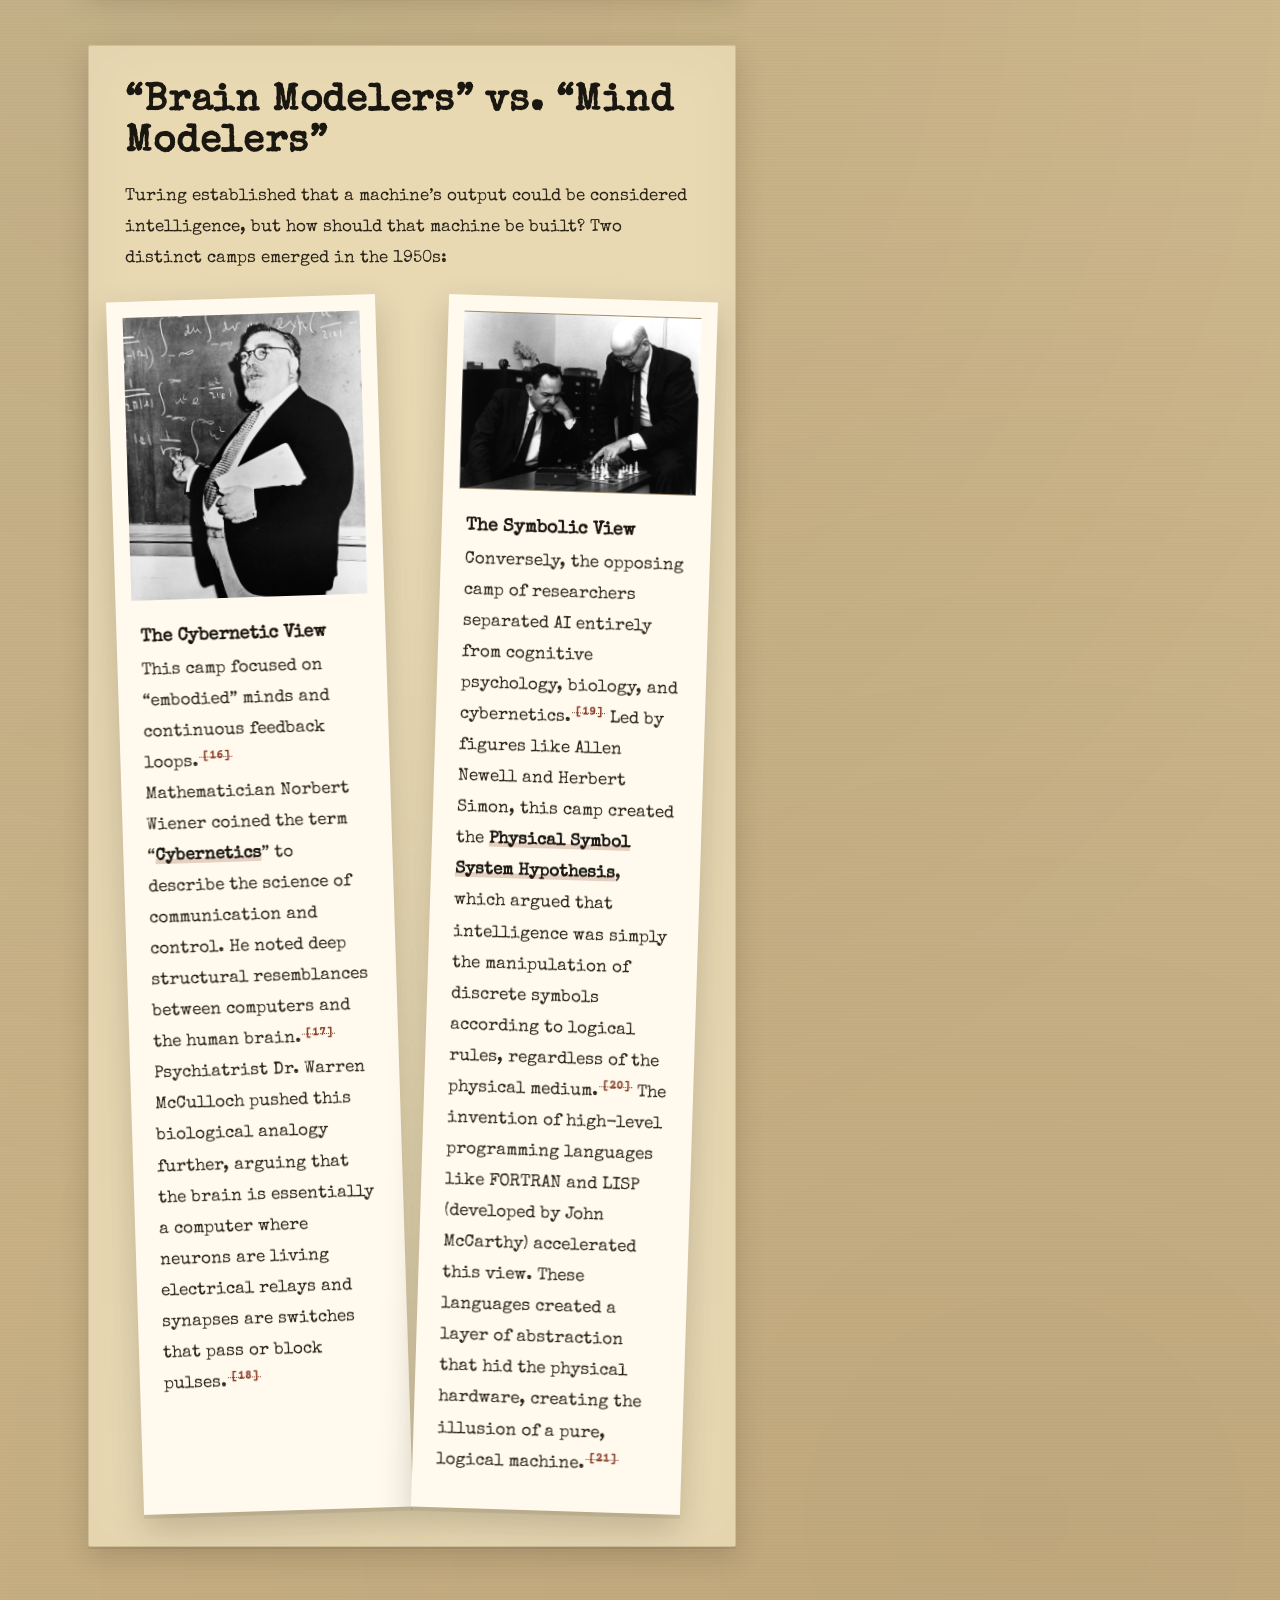
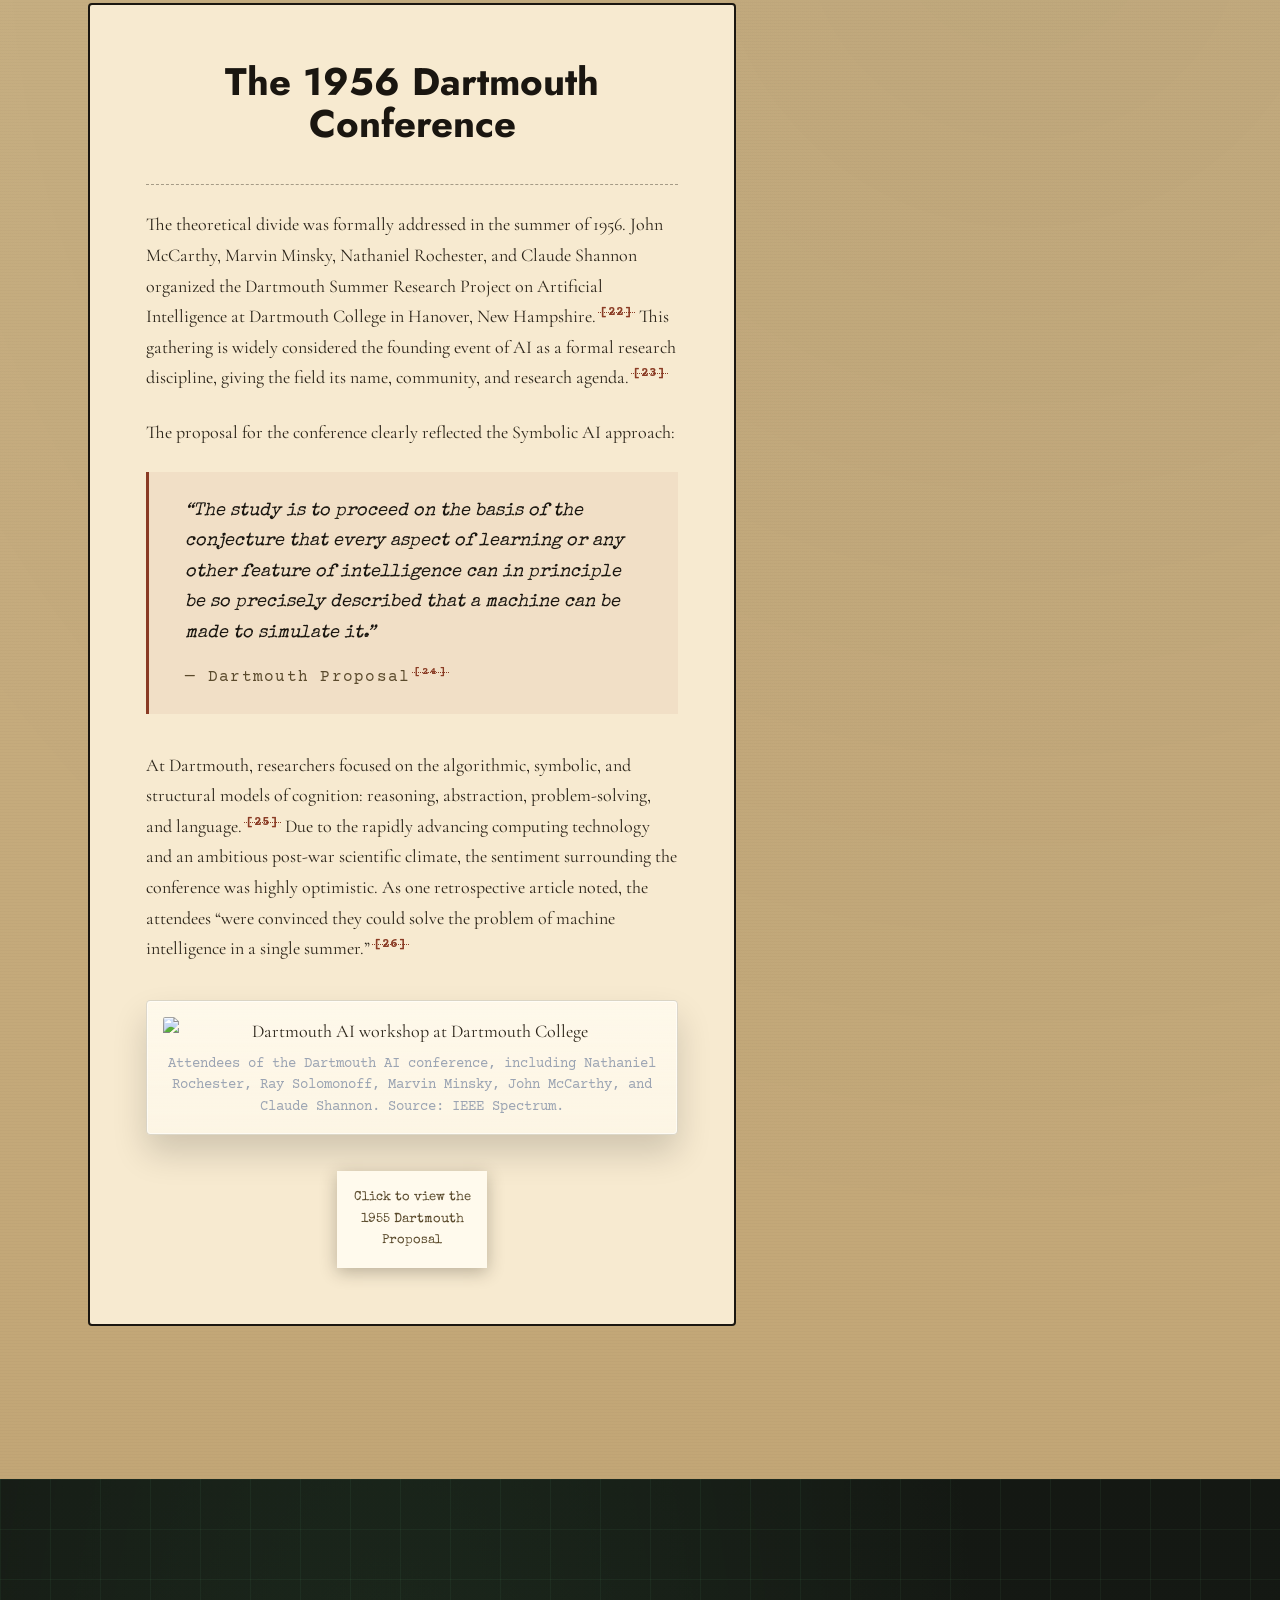
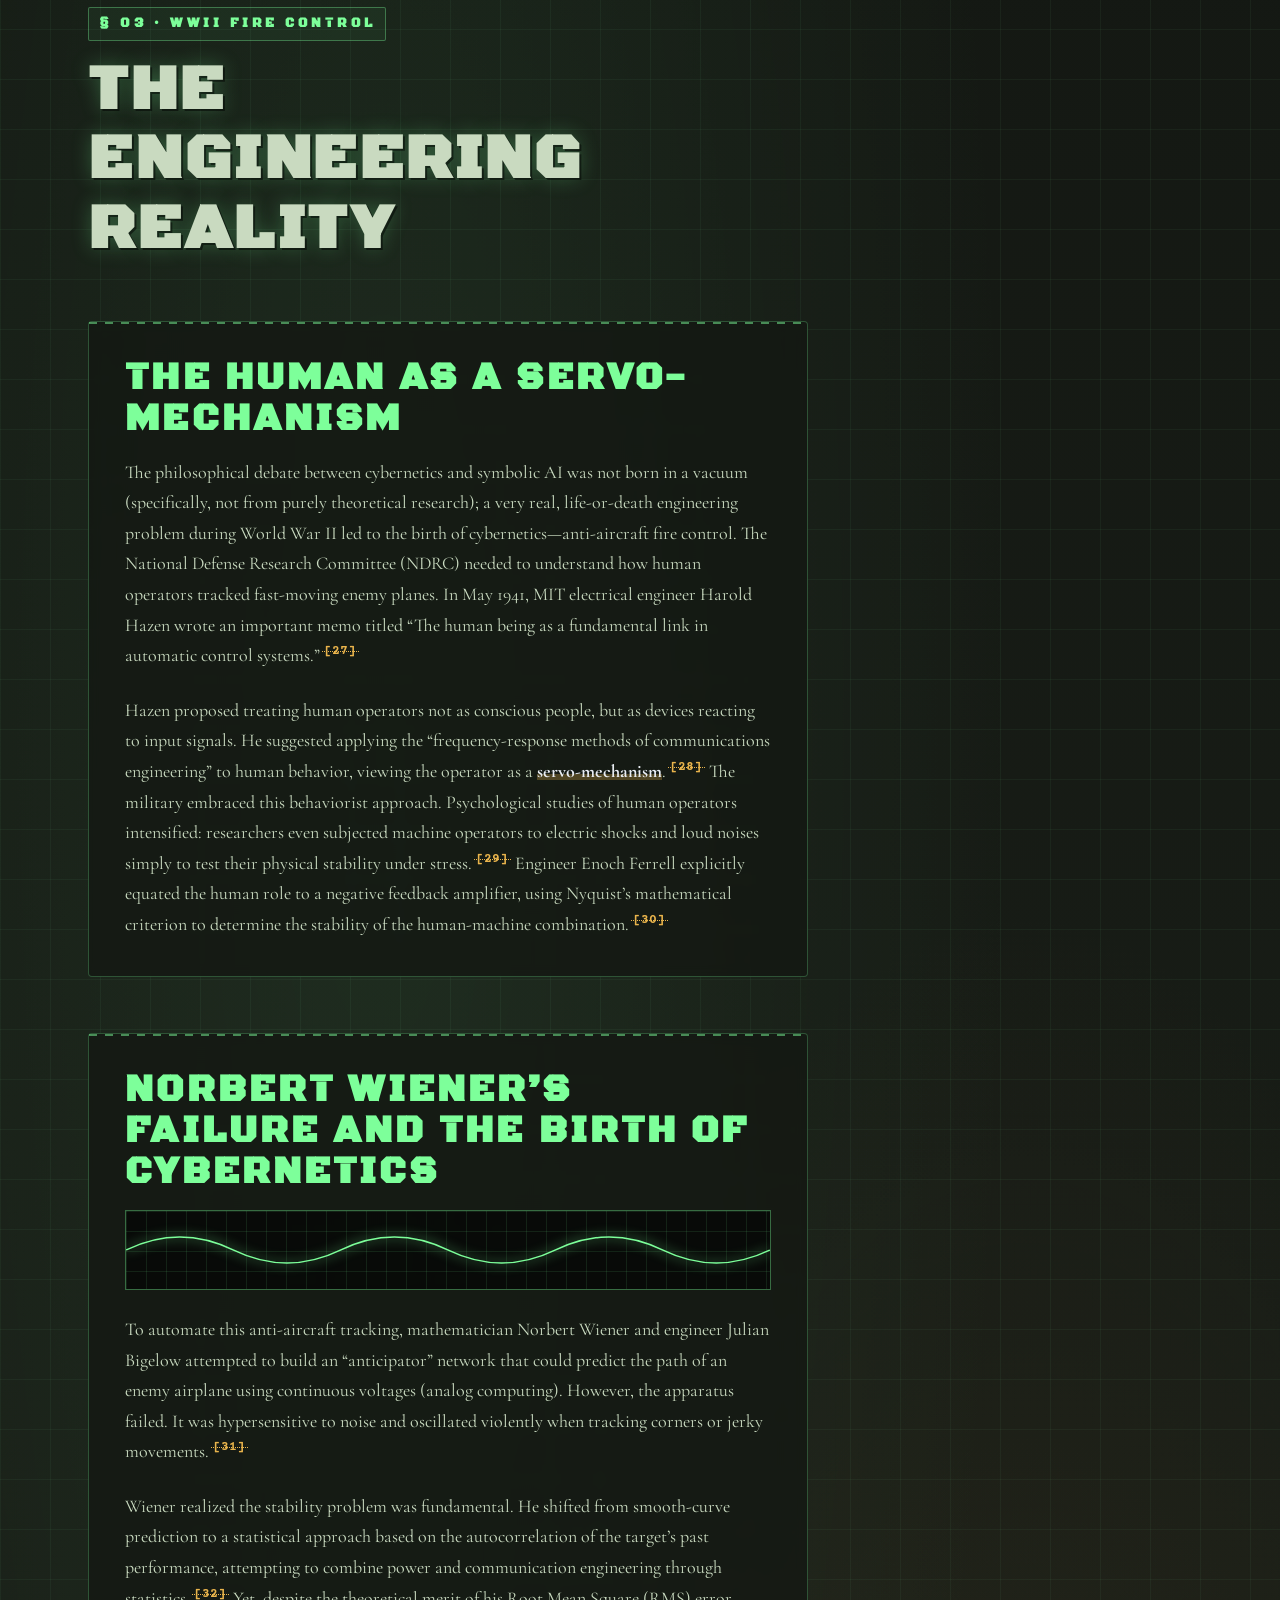
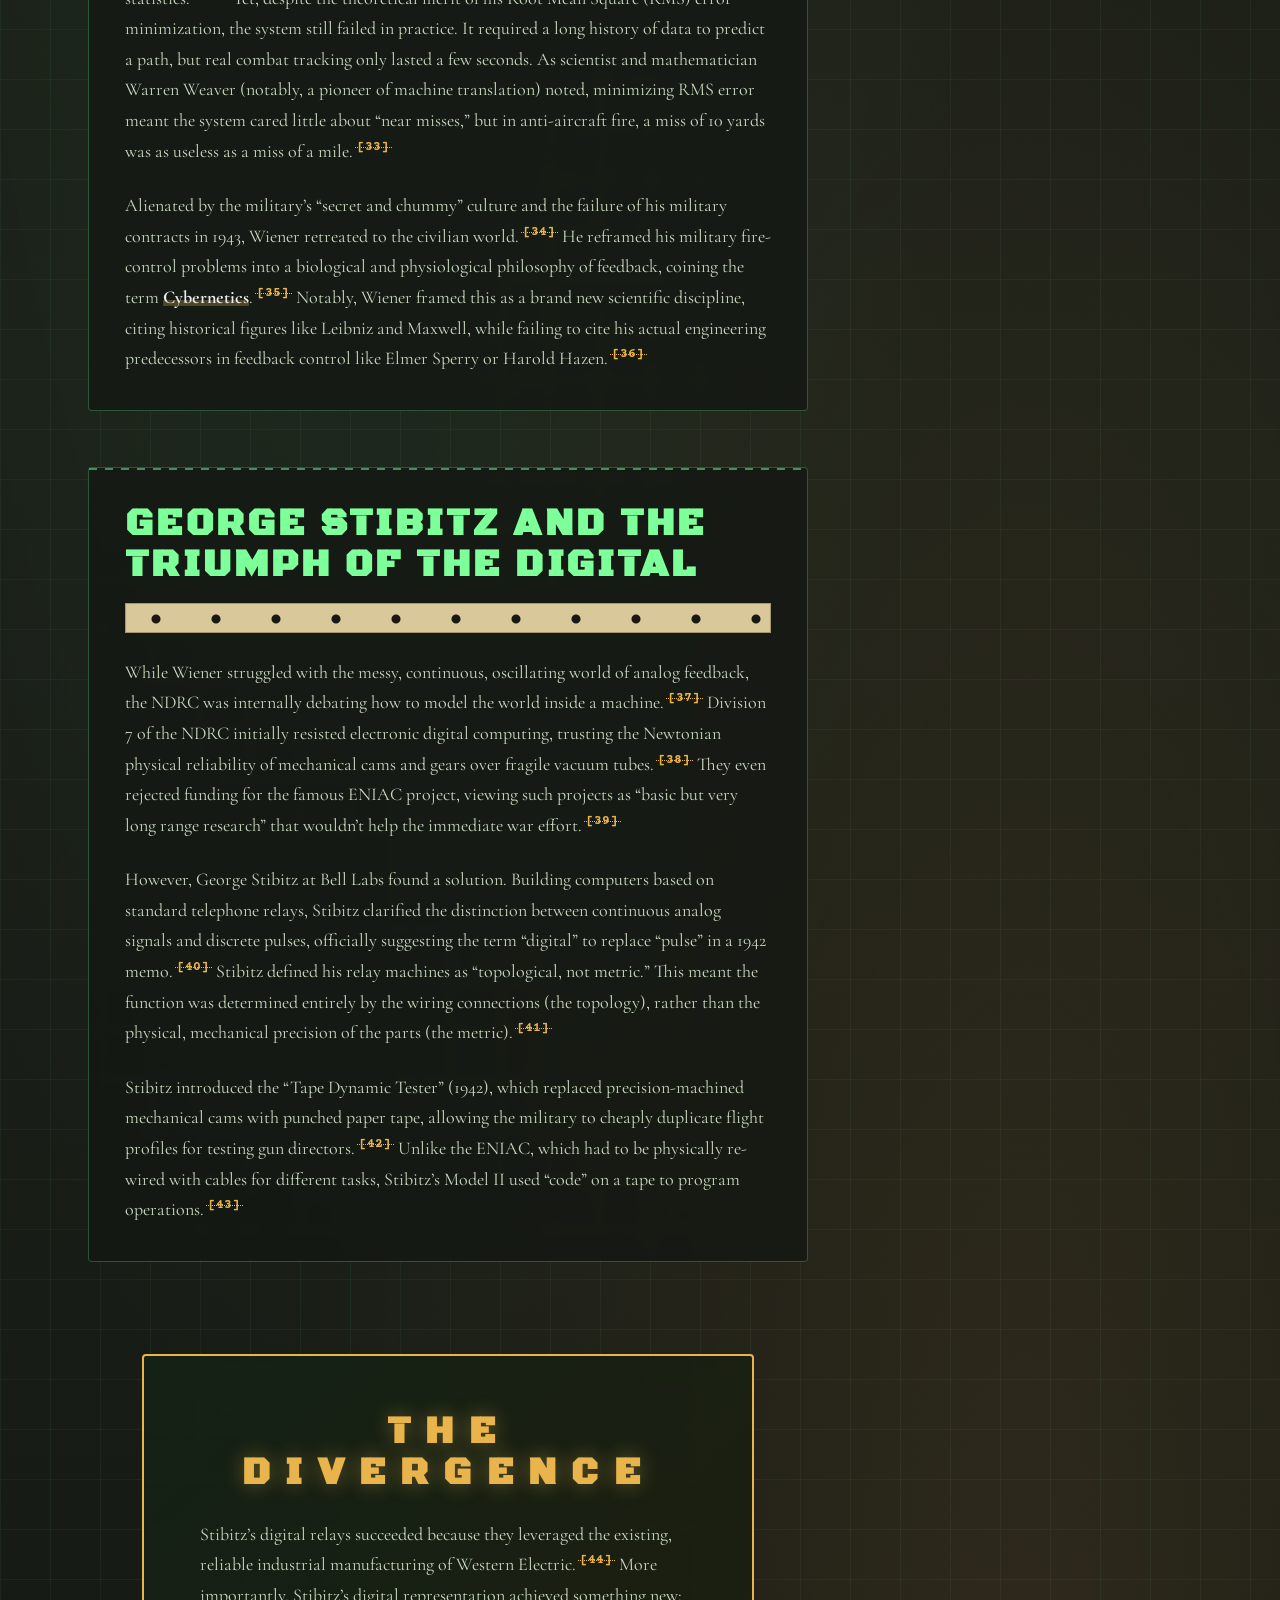
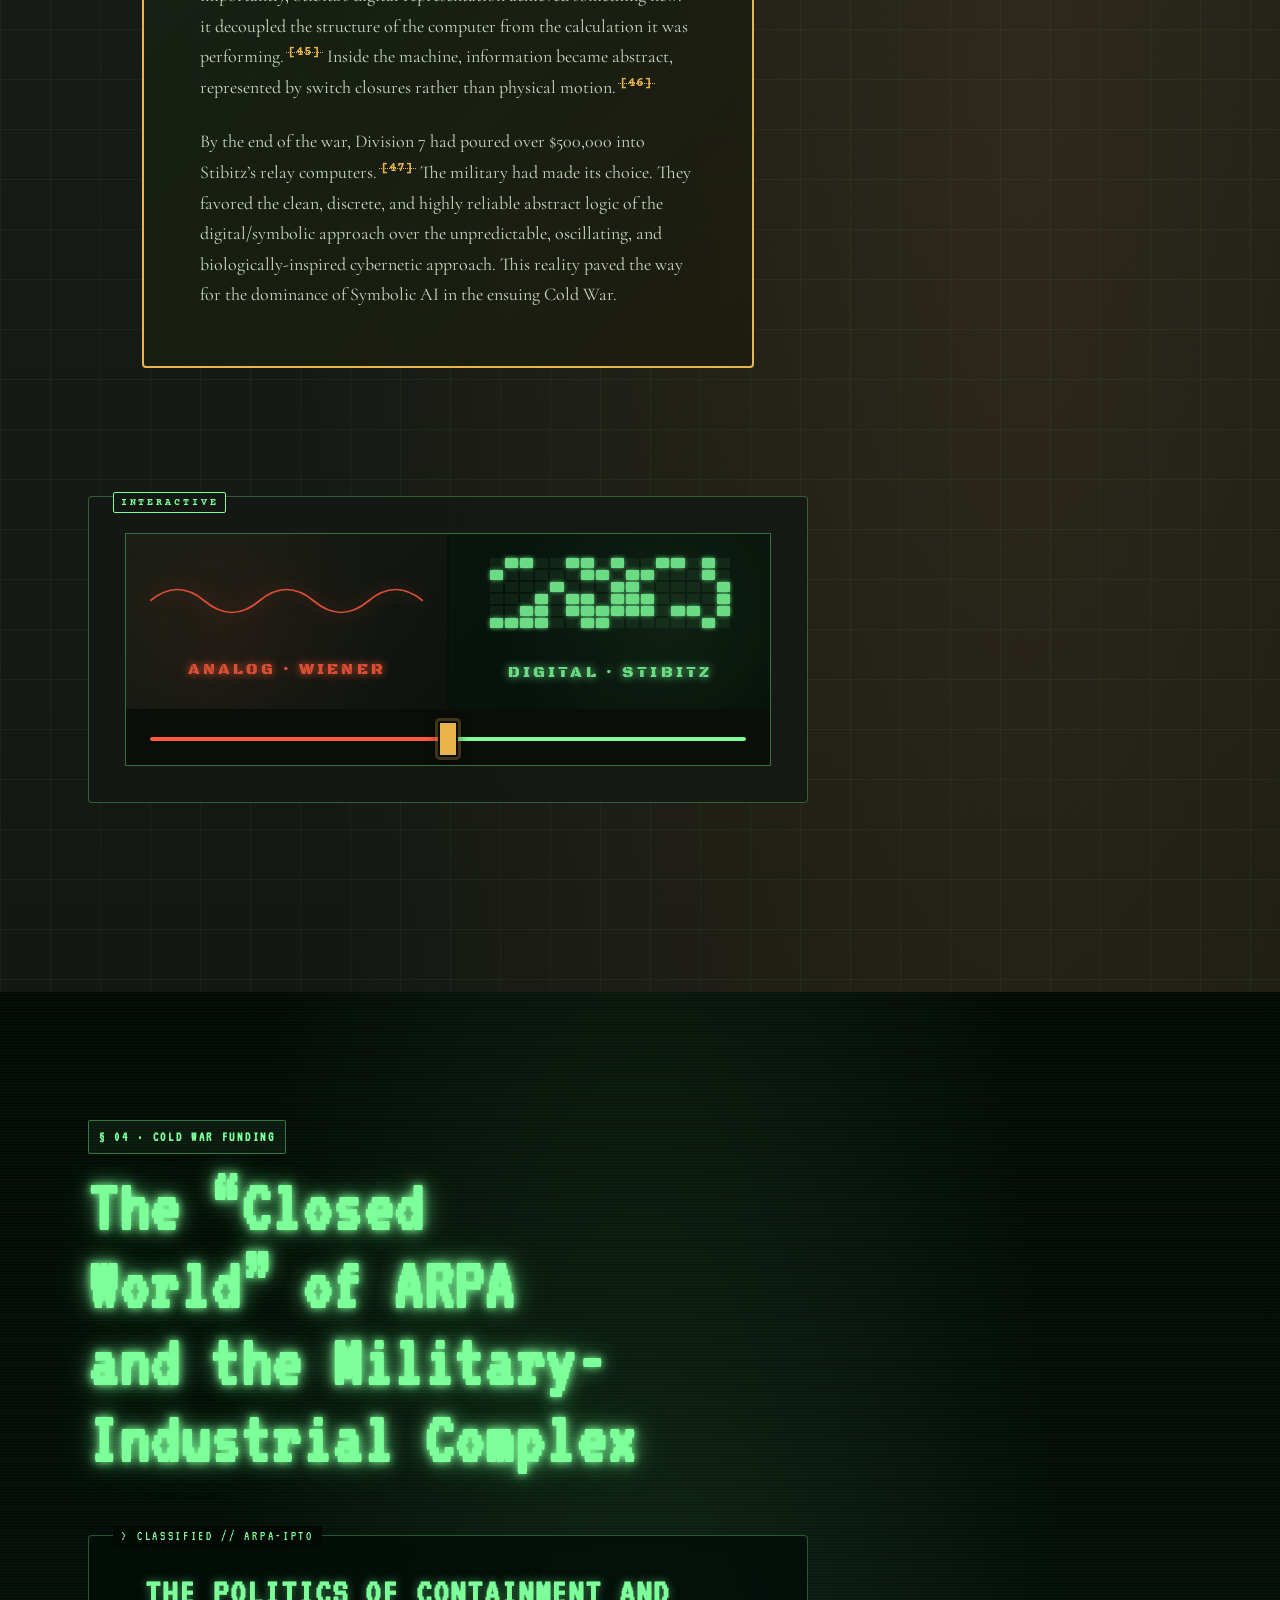
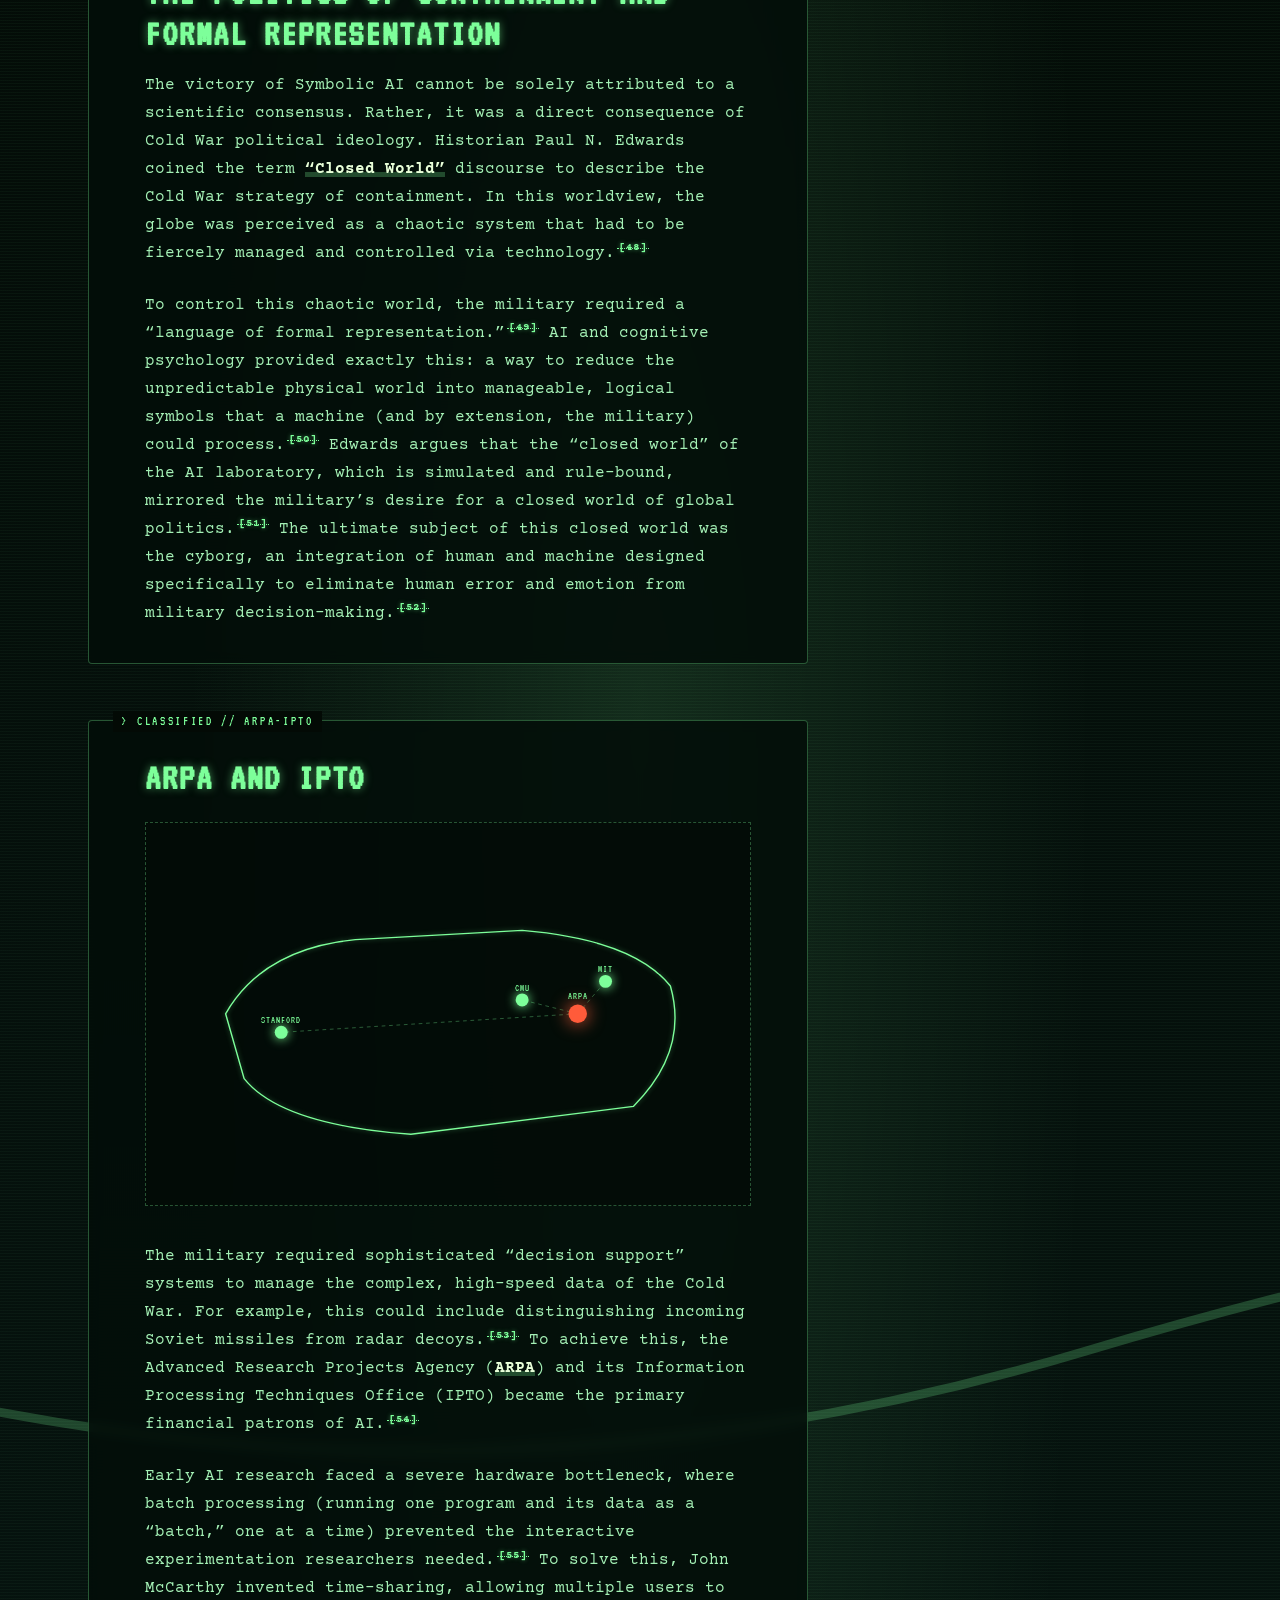
==== commit 5c35b881: "commit" ====
--- a/index.html
+++ b/index.html
@@ -419,7 +419,7 @@
                             The military required sophisticated &ldquo;decision support&rdquo; systems to manage the complex, high-speed data of the Cold War. For example, this could include distinguishing incoming Soviet missiles from radar decoys.<sup class="cite" data-ref="s4-53" data-citation="Edwards, &ldquo;Constructing Artificial Intelligence,&rdquo; 259.">53</sup> To achieve this, the Advanced Research Projects Agency (<span class="glossary-term" data-term="arpa">ARPA</span>) and its Information Processing Techniques Office (IPTO) became the primary financial patrons of AI.<sup class="cite" data-ref="s4-54" data-citation="Edwards, &ldquo;Constructing Artificial Intelligence,&rdquo; 260.">54</sup>
                         </p>
                         <p>
-                            Early AI research faced a severe hardware bottleneck, where batch processing (running one program and its data as a &ldquo;batch,&rdquo; one at a time) prevented the interactive experimentation researchers needed.<sup class="cite" data-ref="s4-55" data-citation="Edwards, &ldquo;Constructing Artificial Intelligence,&rdquo; 256&ndash;257.">55</sup> To solve this, John McCarthy invented <span class="glossary-term" data-term="time-sharing">time-sharing</span>, allowing multiple users to access a CPU simultaneously. This created a &ldquo;subjective environment,&rdquo; where humans could converse with machines.<sup class="cite" data-ref="s4-56" data-citation="Edwards, &ldquo;Constructing Artificial Intelligence,&rdquo; 258.">56</sup>
+                            Early AI research faced a severe hardware bottleneck, where batch processing (running one program and its data as a &ldquo;batch,&rdquo; one at a time) prevented the interactive experimentation researchers needed.<sup class="cite" data-ref="s4-55" data-citation="Edwards, &ldquo;Constructing Artificial Intelligence,&rdquo; 256&ndash;257.">55</sup> To solve this, John McCarthy invented time-sharing, allowing multiple users to access a CPU simultaneously. This created a &ldquo;subjective environment,&rdquo; where humans could converse with machines.<sup class="cite" data-ref="s4-56" data-citation="Edwards, &ldquo;Constructing Artificial Intelligence,&rdquo; 258.">56</sup>
                         </p>
                         <p>
                             J.C.R. Licklider, the first director of IPTO, heavily promoted this as &ldquo;Man-Computer Symbiosis,&rdquo; a coupling of human brains (for goals/heuristics) and computers (for speed/data).<sup class="cite" data-ref="s4-57" data-citation="Edwards, &ldquo;Constructing Artificial Intelligence,&rdquo; 264.">57</sup> This vision appealed massively to the military because it directly addressed the command and control problem&mdash;a commander could now use a computer to direct a battle in real-time.<sup class="cite" data-ref="s4-58" data-citation="Edwards, &ldquo;Constructing Artificial Intelligence,&rdquo; 265, 267.">58</sup> ARPA poured massive, long-term funding with little peer review into what became known as &ldquo;centers of excellence&rdquo; (including MIT, Stanford, CMU), effectively locking these labs into supporting the Department of Defense.<sup class="cite" data-ref="s4-59" data-citation="Edwards, &ldquo;Constructing Artificial Intelligence,&rdquo; 261.">59</sup> While the military wanted command and control systems (like the Semi-Automated Ground Environment, or SAGE, the first air defense system in the US) to automate the electronic battlefield, AI researchers piggybacked on these military goals, using the funding to build &ldquo;thinking machines&rdquo; under the guise of complex information processing.<sup class="cite" data-ref="s4-60" data-citation="Edwards, &ldquo;Constructing Artificial Intelligence,&rdquo; 269, 272&ndash;273.">60</sup>
--- a/css/themes.css
+++ b/css/themes.css
@@ -675,7 +675,7 @@
     position: relative;
 }
 #section-3 .callout-divergence::before {
-    content: '◣';
+    content: '';
     position: absolute;
     top: -12px;
     left: 50%;
